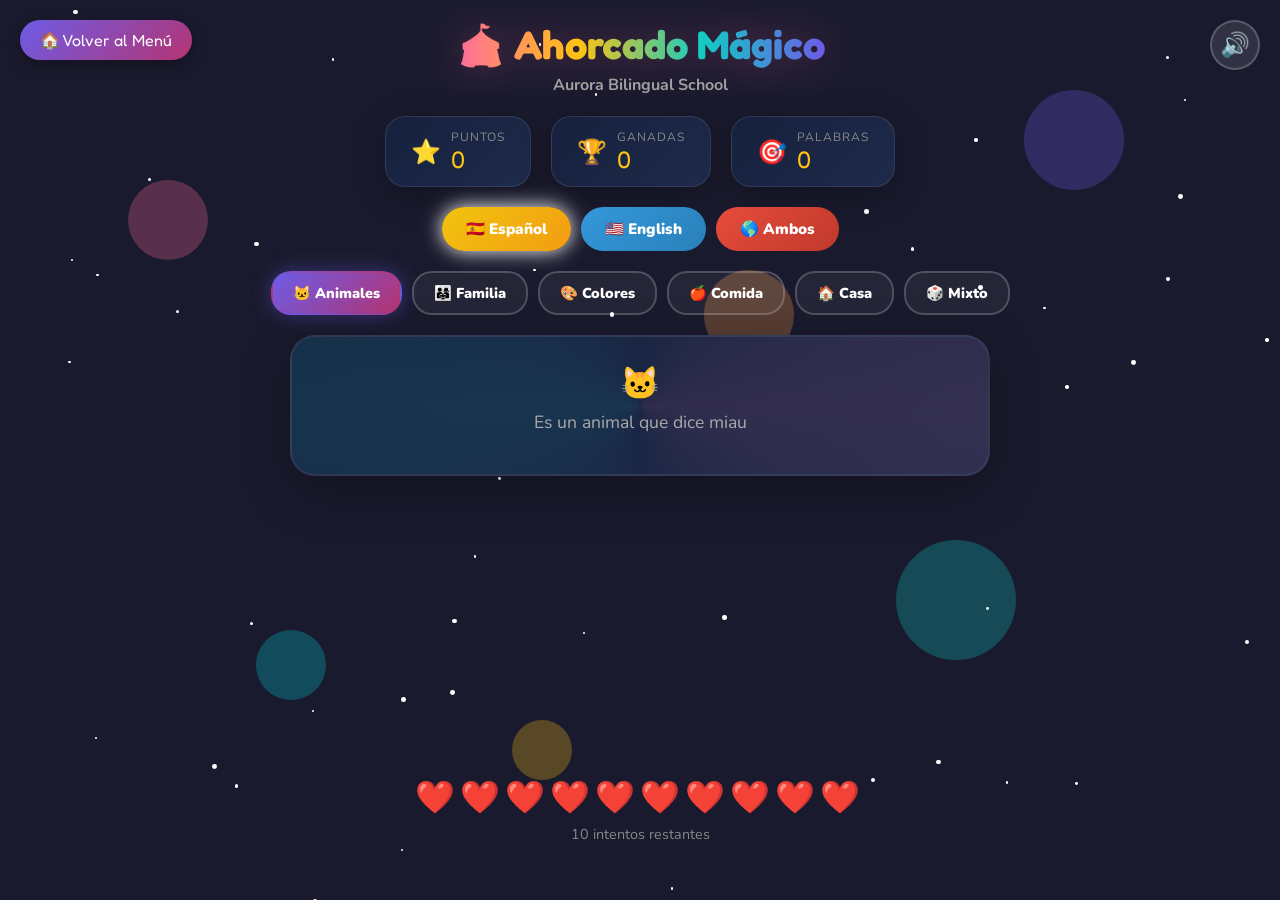
==== ahorcado.html @ 5408ad2e "feat: split dashboard into dedicated per-game pages" ====
<!DOCTYPE html>
<html lang="es">
<head>
    <meta charset="UTF-8">
    <meta name="viewport" content="width=device-width, initial-scale=1.0">
    <link rel="icon" href="data:,">
    <title>Juegos Aurora</title>
    <link href="https://fonts.googleapis.com/css2?family=Fredoka+One&family=Nunito:wght@400;700;900&display=swap" rel="stylesheet">
        <link rel="stylesheet" href="./styles.css">
</head>
<body>
    <div class="bg-animation">
        <div class="bubble"></div><div class="bubble"></div><div class="bubble"></div>
        <div class="bubble"></div><div class="bubble"></div><div class="bubble"></div>
    </div>
    <div class="stars" id="global-stars"></div>

    <button id="mainBackBtn" class="back-btn" onclick="window.location.href='index.html'">🏠 Volver al Menú</button>

    <!-- Main Menu -->
    <div id="main-menu" class="main-menu">
        <h1 class="menu-title">Juegos Aurora<br><span style="font-size: 1.5rem; color: #a0a0a0;">Bilingual School</span></h1>
        
        <div class="games-grid">
            <div class="game-card" onclick="openGame('ahorcado')">
                <span class="emoji">🎪</span>
                <h3>Ahorcado Mágico</h3>
                <p>Descubre las palabras ocultas antes de que se dibuje el muñeco.</p>
            </div>
            
            <div class="game-card" onclick="openGame('alfabeto')">
                <span class="emoji">🌈</span>
                <h3>Aventura del Alfabeto</h3>
                <p>Encuentra y memoriza las letras con ayuda del unicornio mágico.</p>
            </div>
        
            <div class="game-card" onclick="openGame('lluvia')">
                <span class="emoji">☔</span>
                <h3>Lluvia de Letras</h3>
                <p>Atrapa las letras correctas que caen del cielo. ¡Cuidado con las bombas!</p>
            </div>
            
            <div class="game-card" onclick="openGame('palabras')">
                <span class="emoji">🧩</span>
                <h3>Palabras Escondidas</h3>
                <p>Ordena las letras para formar la palabra y colecciona premios mágicos.</p>
            </div>

        </div>
    </div>

    
    <!-- Lluvia de Letras Container -->
    <div id="lluvia-app">
        <div class="game-container">
            <div class="header">
                <h1>☔ Lluvia de Letras</h1>
                <p class="subtitle" id="ll_subtitle">Atrapa la letra correcta</p>
                <div class="lang-selector" id="ll_langSelector">
                    <button class="lang-btn active" data-lang="es" onclick="gc_setLangAndRefresh('es')">🇪🇸 Español</button>
                    <button class="lang-btn" data-lang="en" onclick="gc_setLangAndRefresh('en')">🇺🇸 English</button>
                </div>
            </div>
            <div class="score-board">
                <div class="score-item"><span class="icon">⭐</span><div><div class="label">Puntos</div><div class="value" id="ll_score">0</div></div></div>
                <div class="score-item"><span class="icon">❤️</span><div><div class="label">Vidas</div><div class="value" id="ll_lives">3</div></div></div>
                <div class="score-item"><span class="icon">🎯</span><div><div class="label">Nivel</div><div class="value" id="ll_level">1</div></div></div>
            </div>
            <div class="ll-target-display">Atrapa la letra: <span id="ll_targetLetter" style="font-size: 3rem;">A</span></div>
            <div style="text-align:center; margin-top: 8px;">
                <button class="restart-btn" id="ll_resetBtn" onclick="ll_restartFromLevelOne()" style="padding:8px 16px; font-size:0.9rem;">Reiniciar nivel 1</button>
            </div>
            <div class="ll-area" id="ll_area"></div>
        </div>
        
        <div class="game-over" id="ll_gameOver">
            <div class="trophy">☔</div>
            <h2>¡Juego Terminado!</h2>
            <p class="final-score">Puntuación: <span id="ll_finalScore">0</span></p>
            <p class="final-score">Nivel alcanzado: <span id="ll_finalLevel">1</span></p>
            <button class="restart-btn" onclick="ll_startGame()">¡Jugar de Nuevo! 🎮</button>
        </div>
    </div>

    <!-- Palabras Escondidas Container -->
    <div id="palabras-app">
        <div class="game-container">
            <div class="header">
                <h1>🧩 Palabras Escondidas</h1>
                <p class="subtitle" id="pe_subtitle">Ordena las letras</p>
                <div class="lang-selector" id="pe_langSelector">
                    <button class="lang-btn active" data-lang="es" onclick="gc_setLangAndRefresh('es')">🇪🇸 Español</button>
                    <button class="lang-btn" data-lang="en" onclick="gc_setLangAndRefresh('en')">🇺🇸 English</button>
                </div>
            </div>
            <div class="score-board">
                <div class="score-item"><span class="icon">⭐</span><div><div class="label">Puntos</div><div class="value" id="pe_score">0</div></div></div>
                <div class="score-item"><span class="icon">🎯</span><div><div class="label">Nivel</div><div class="value" id="pe_level">1</div></div></div>
            </div>
            <div style="text-align:center; margin: 6px 0 12px;">
                <button class="restart-btn" id="pe_resetBtn" onclick="pe_restartFromLevelOne()" style="padding:8px 16px; font-size:0.9rem;">Reiniciar nivel 1</button>
            </div>
            
            <div class="game-area">
                <div class="word-display" style="background: none; border: none; box-shadow: none;">
                    <div class="hint" id="pe_hint" style="font-size: 4rem; margin-bottom: 20px;">🚗</div>
                    <div class="pe-word-area" id="pe_wordSlots"></div>
                </div>
                <div class="pe-letters-area" id="pe_lettersArea"></div>
            </div>
            
            <div class="pe-prizes">
                <h3 id="pe_rewardsTitle">Colección de Premios Mágicos 🎁</h3>
                <div class="pe-prize-list" id="pe_prizeList"></div>
            </div>
            <div class="collection-panel">
                <h3 id="pe_collectionTitle">Colección de Recompensas</h3>
                <div class="collection-grid" id="pe_collectionGrid"></div>
            </div>
        </div>
        
        <div class="result-overlay" id="pe_winOverlay">
            <div class="emoji" id="pe_winEmoji">🎉</div>
            <h2 id="pe_winTitle">¡EXCELENTE!</h2>
            <p class="word-reveal" id="pe_prizeMsg" style="display: none;">¡Ganaste un nuevo premio!</p>
            <button class="restart-btn" onclick="pe_nextWord()">Siguiente Palabra 🚀</button>
        </div>
    </div>

    <!-- Ahorcado Container -->
    <div id="ahorcado-app">
        
    <div class="bg-animation">
        <div class="bubble"></div>
        <div class="bubble"></div>
        <div class="bubble"></div>
        <div class="bubble"></div>
        <div class="bubble"></div>
        <div class="bubble"></div>
    </div>
    <div class="stars" id="ah_stars"></div>

    <button class="sound-toggle" id="ah_soundToggle" onclick="ah_toggleSound()">🔊</button>

    <!-- Win Overlay -->
    <div class="result-overlay" id="ah_winOverlay">
        <div class="emoji">🎉</div>
        <h2>¡GANASTE!</h2>
        <p class="word-reveal">La palabra era: <span id="ah_winWord"></span></p>
        <button class="restart-btn" onclick="ah_nextWord()">¡Siguiente palabra! 🚀</button>
    </div>

    <!-- Lose Overlay -->
    <div class="result-overlay" id="ah_loseOverlay">
        <div class="emoji">😢</div>
        <h2>¡Ups!</h2>
        <p class="word-reveal">La palabra era: <span id="ah_loseWord"></span></p>
        <button class="restart-btn" onclick="ah_nextWord()">¡Intentar otra! 💪</button>
    </div>

    <div class="game-container">
        <div class="header">
            <h1>🎪 Ahorcado Mágico</h1>
            <p class="subtitle">Aurora Bilingual School</p>
        </div>

        <div class="score-board">
            <div class="score-item">
                <span class="icon">⭐</span>
                <div>
                    <div class="label">Puntos</div>
                    <div class="value" id="ah_score">0</div>
                </div>
            </div>
            <div class="score-item">
                <span class="icon">🏆</span>
                <div>
                    <div class="label">Ganadas</div>
                    <div class="value" id="ah_wins">0</div>
                </div>
            </div>
            <div class="score-item">
                <span class="icon">🎯</span>
                <div>
                    <div class="label">Palabras</div>
                    <div class="value" id="ah_wordsCount">0</div>
                </div>
            </div>
        </div>

        <div class="lang-selector">
            <button class="lang-btn active" data-lang="es" onclick="ah_setLanguage('es')">🇪🇸 Español</button>
            <button class="lang-btn" data-lang="en" onclick="ah_setLanguage('en')">🇺🇸 English</button>
            <button class="lang-btn" data-lang="both" onclick="ah_setLanguage('both')">🌎 Ambos</button>
        </div>

        <div class="category-selector" id="ah_categorySelector">
            <button class="category-btn active" data-cat="animals" onclick="ah_setCategory('animals')">🐱 Animales</button>
            <button class="category-btn" data-cat="family" onclick="ah_setCategory('family')">👨‍👩‍👧 Familia</button>
            <button class="category-btn" data-cat="colors" onclick="ah_setCategory('colors')">🎨 Colores</button>
            <button class="category-btn" data-cat="food" onclick="ah_setCategory('food')">🍎 Comida</button>
            <button class="category-btn" data-cat="objects" onclick="ah_setCategory('objects')">🏠 Casa</button>
            <button class="category-btn" data-cat="mixed" onclick="ah_setCategory('mixed')">🎲 Mixto</button>
        </div>

        <div class="game-area">
            <div class="word-display">
                <div class="hint" id="ah_hint">
                    <span class="emoji" id="ah_hintEmoji">🐱</span>
                    <span id="ah_hintText">Es un animal que dice miau</span>
                </div>
                <div class="word-slots" id="ah_wordSlots"></div>
            </div>

            <div class="hangman-area">
                <div class="hangman-drawing" id="ah_hangmanDrawing">
                    <div class="hangman-part part-base" id="ah_part0"></div>
                    <div class="hangman-part part-pole" id="ah_part1"></div>
                    <div class="hangman-part part-top" id="ah_part2"></div>
                    <div class="hangman-part part-rope" id="ah_part3"></div>
                    <div class="hangman-part part-head" id="ah_part4">
                        <div class="mouth"></div>
                    </div>
                    <div class="hangman-part part-body" id="ah_part5"></div>
                    <div class="hangman-part part-arm-left" id="ah_part6"></div>
                    <div class="hangman-part part-arm-right" id="ah_part7"></div>
                    <div class="hangman-part part-leg-left" id="ah_part8"></div>
                    <div class="hangman-part part-leg-right" id="ah_part9"></div>
                </div>
            </div>

            <div class="lives-display">
                <div class="hearts" id="ah_hearts">❤️❤️❤️❤️❤️❤️❤️❤️❤️❤️</div>
                <div class="lives-text" id="ah_livesText">10 intentos restantes</div>
            </div>

            <div class="keyboard" id="ah_keyboard"></div>
        </div>
    </div>

    
    </div>

    <!-- Alfabeto Container -->
    <div id="alfabeto-app">
        
    <div class="bg-animation">
        <div class="bubble"></div>
        <div class="bubble"></div>
        <div class="bubble"></div>
        <div class="bubble"></div>
        <div class="bubble"></div>
        <div class="bubble"></div>
    </div>
    <div class="stars" id="al_stars"></div>

    <button class="sound-toggle" id="al_soundToggle" onclick="al_toggleSound()">🔊</button>

    <div class="start-screen" id="al_startScreen">
        <div class="mascot">🦄</div>
        <div class="logo">¡Aventura del Alfabeto!</div>
        <p style="color: #aaa; font-size: 1.1rem; text-align: center; max-width: 400px; margin-bottom: 10px;">
            ¡Ayuda al unicornio a encontrar las letras!<br>
            <span style="font-size: 0.9rem;">Aurora Bilingual School</span>
        </p>
        <button class="start-btn" id="al_startBtn" type="button" onclick="al_startGame()">¡JUGAR! 🚀</button>
    </div>

    <div class="game-over" id="al_gameOver">
        <div class="trophy">🏆</div>
        <h2 id="al_gameOverTitle">¡Excelente!</h2>
        <p class="final-score">Puntuación: <span id="al_finalScore">0</span></p>
        <p class="final-score">Mejor racha: <span id="al_finalStreak">0</span></p>
        <p class="final-score">Aciertos: <span id="al_finalCorrect">0</span>/<span id="al_finalTotal">0</span></p>
        <div class="stars-rating" id="al_starsRating">⭐⭐⭐</div>
        <button class="restart-btn" onclick="al_restartGame()">¡Jugar de Nuevo! 🎮</button>
    </div>

    <div class="game-container" id="al_gameContainer" style="display: none;">
        <div class="header">
            <h1>🌈 Aventura del Alfabeto</h1>
            <p class="subtitle">Aurora Bilingual School</p>
        </div>

        <div class="score-board">
            <div class="score-item">
                <span class="icon">⭐</span>
                <div>
                    <div class="label">Puntos</div>
                    <div class="value" id="al_score">0</div>
                </div>
            </div>
            <div class="score-item">
                <span class="icon">🔥</span>
                <div>
                    <div class="label">Racha</div>
                    <div class="value" id="al_streak">0</div>
                </div>
            </div>
            <div class="score-item">
                <span class="icon">❤️</span>
                <div>
                    <div class="label">Vidas</div>
                    <div class="value" id="al_lives">3</div>
                </div>
            </div>
            <div class="score-item">
                <span class="icon">🎯</span>
                <div>
                    <div class="label">Nivel</div>
                    <div class="value" id="al_level">1</div>
                </div>
            </div>
        </div>

        <div class="lang-selector">
            <div class="selector-label">🗣️ Idioma de la Voz</div>
            <button class="lang-btn active" data-lang="es" onclick="al_setLanguage('es')">🇪🇸 Español</button>
            <button class="lang-btn" data-lang="en" onclick="al_setLanguage('en')">🇺🇸 Inglés</button>
            <button class="lang-btn" data-lang="both" onclick="al_setLanguage('both')">🌎 Ambos</button>
        </div>

        <div class="phase-selector">
            <div class="selector-label">🎭 Fase de Aprendizaje</div>
            <button class="phase-btn active" data-phase="1" onclick="al_setPhase(1)">👁️ Fase 1: Ver + Escuchar</button>
            <button class="phase-btn" data-phase="2" onclick="al_setPhase(2)">🙈 Fase 2: Memorizar</button>
            <button class="phase-btn" data-phase="3" onclick="al_setPhase(3)">🎧 Fase 3: Solo Escuchar</button>
        </div>

        <div class="mode-selector">
            <div class="selector-label">🎮 Dificultad</div>
            <button class="mode-btn active" data-mode="facil" onclick="al_setMode('facil')">😊 Fácil</button>
            <button class="mode-btn" data-mode="medio" onclick="al_setMode('medio')">🤔 Medio</button>
            <button class="mode-btn" data-mode="dificil" onclick="al_setMode('dificil')">😎 Difícil</button>
            <button class="mode-btn" data-mode="dictado" onclick="al_setMode('dictado')">📝 Dictado</button>
        </div>

        <div class="progress-container">
            <div class="progress-bar">
                <div class="progress-fill" id="al_progressFill" style="width: 0%"></div>
            </div>
            <div class="progress-text" id="al_progressText">Progreso: 0/10</div>
        </div>

        <div class="game-area">
            <div class="target-display" id="al_targetDisplay">
                <button class="speak-btn pulse" id="al_speakBtn" onclick="al_speakLetter()" title="Escuchar de nuevo">🔊</button>
                <div class="instruction" id="al_instruction">¡Encuentra la letra!</div>
                <div class="target-letter" id="al_targetLetter">A</div>
                <div class="timer-bar">
                    <div class="timer-fill" id="al_timerFill" style="width: 100%"></div>
                </div>
            </div>

            <div class="letter-grid" id="al_letterGrid"></div>
        </div>
    </div>

    
    </div>

    <script src="./gameCore.js"></script>
    <script src="./i18n.js"></script>
    <script>
        // --- GLOBAL MENU LOGIC ---
        function showMainMenu() {
            document.getElementById('main-menu').style.display = 'flex';
            document.getElementById('ahorcado-app').style.display = 'none';
            document.getElementById('alfabeto-app').style.display = 'none';
            document.getElementById('lluvia-app').style.display = 'none';
            document.getElementById('palabras-app').style.display = 'none';
            document.getElementById('mainBackBtn').style.display = 'none';
            
            // Stop audio if exists
            try { if(ah_audioCtx) ah_audioCtx.suspend(); } catch(e){}
            try { if(al_audioCtx) al_audioCtx.suspend(); } catch(e){}
            try { window.speechSynthesis.cancel(); } catch(e){}
        }

        function openGame(game) {
            document.getElementById('main-menu').style.display = 'none';
            document.getElementById('mainBackBtn').style.display = 'block';
            
            if (game === 'ahorcado') {
                document.getElementById('ahorcado-app').style.display = 'block';
                // start ahorcado
                try { if(ah_audioCtx) ah_audioCtx.resume(); } catch(e){}
                ah_resetHangman();
                ah_nextWord();
            } else if (game === 'lluvia') {
                document.getElementById('lluvia-app').style.display = 'block';
                ll_startGame();
            } else if (game === 'palabras') {
                document.getElementById('palabras-app').style.display = 'block';
                pe_startGame();
            } else {
                const isStandaloneAl = window.location.pathname.includes('aventura_alfabeto_2.html');
                if (isStandaloneAl) {
                    document.getElementById('alfabeto-app').style.display = 'block';
                    const scr = document.getElementById('al_startScreen');
                    if (scr) scr.classList.remove('hidden');
                } else {
                    window.location.href = 'aventura_alfabeto_2.html';
                }
            }
        }
        
        function globalCreateStars() {
            const container = document.getElementById('global-stars');
            for (let i = 0; i < 50; i++) {
                const star = document.createElement('div');
                star.className = 'star';
                star.style.left = Math.random() * 100 + '%';
                star.style.top = Math.random() * 100 + '%';
                star.style.animationDelay = Math.random() * 2 + 's';
                star.style.width = star.style.height = (Math.random() * 3 + 2) + 'px';
                container.appendChild(star);
            }
        }
        globalCreateStars();

        const requestedGame = 'ahorcado';
        if (requestedGame) {
            showMainMenu();
            openGame(requestedGame);
            const back = document.getElementById('mainBackBtn');
            if (back) {
                back.style.display = 'block';
                back.onclick = () => { window.location.href = 'index.html'; };
            }
        }
        gc_refreshHeaderLabels && gc_refreshHeaderLabels();
        
        // Disable original createStars inside games individually so they don't spawn multiple times
        function ah_createStars() {}
        function al_createStars() {}

        // --- AHORCADO JS ---
        
        // ==================== WORD DATABASE ====================
        const ah_WORDS = {
            animals: {
                es: [
                    { word: 'GATO', emoji: '🐱', hint: 'Animal que dice miau' },
                    { word: 'PERRO', emoji: '🐶', hint: 'Animal que dice guau' },
                    { word: 'PEZ', emoji: '🐟', hint: 'Animal que vive en el agua' },
                    { word: 'PAJARO', emoji: '🐦', hint: 'Animal que vuela' },
                    { word: 'OSO', emoji: '🐻', hint: 'Animal grande y peludo' },
                    { word: 'LEON', emoji: '🦁', hint: 'Rey de la selva' },
                    { word: 'CONEJO', emoji: '🐰', hint: 'Animal con orejas largas' },
                    { word: 'ELEFANTE', emoji: '🐘', hint: 'Animal con trompa' },
                    { word: 'MARIPOSA', emoji: '🦋', hint: 'Insecto con alas coloridas' },
                    { word: 'VACA', emoji: '🐮', hint: 'Animal que da leche' }
                ],
                en: [
                    { word: 'CAT', emoji: '🐱', hint: 'Animal that says meow' },
                    { word: 'DOG', emoji: '🐶', hint: 'Animal that says woof' },
                    { word: 'FISH', emoji: '🐟', hint: 'Animal that lives in water' },
                    { word: 'BIRD', emoji: '🐦', hint: 'Animal that flies' },
                    { word: 'BEAR', emoji: '🐻', hint: 'Big and furry animal' },
                    { word: 'LION', emoji: '🦁', hint: 'King of the jungle' },
                    { word: 'RABBIT', emoji: '🐰', hint: 'Animal with long ears' },
                    { word: 'ELEPHANT', emoji: '🐘', hint: 'Animal with a trunk' },
                    { word: 'BUTTERFLY', emoji: '🦋', hint: 'Insect with colorful wings' },
                    { word: 'COW', emoji: '🐮', hint: 'Animal that gives milk' }
                ]
            },
            family: {
                es: [
                    { word: 'MAMA', emoji: '👩', hint: 'Tu mamá te quiere mucho' },
                    { word: 'PAPA', emoji: '👨', hint: 'Tu papá te cuida' },
                    { word: 'BEBE', emoji: '👶', hint: 'Un niño pequeño' },
                    { word: 'HERMANO', emoji: '👦', hint: 'Hijo de tus papás' },
                    { word: 'HERMANA', emoji: '👧', hint: 'Hija de tus papás' },
                    { word: 'ABUELA', emoji: '👵', hint: 'Mamá de tu mamá o papá' },
                    { word: 'ABUELO', emoji: '👴', hint: 'Papá de tu mamá o papá' },
                    { word: 'TIO', emoji: '🧔', hint: 'Hermano de tu mamá o papá' },
                    { word: 'TIA', emoji: '👩‍🦱', hint: 'Hermana de tu mamá o papá' },
                    { word: 'PRIMO', emoji: '👦', hint: 'Hijo de tu tío o tía' }
                ],
                en: [
                    { word: 'MOM', emoji: '👩', hint: 'Your mother loves you' },
                    { word: 'DAD', emoji: '👨', hint: 'Your father takes care of you' },
                    { word: 'BABY', emoji: '👶', hint: 'A little child' },
                    { word: 'BROTHER', emoji: '👦', hint: 'Son of your parents' },
                    { word: 'SISTER', emoji: '👧', hint: 'Daughter of your parents' },
                    { word: 'GRANDMA', emoji: '👵', hint: 'Mother of your mom or dad' },
                    { word: 'GRANDPA', emoji: '👴', hint: 'Father of your mom or dad' },
                    { word: 'UNCLE', emoji: '🧔', hint: 'Brother of your mom or dad' },
                    { word: 'AUNT', emoji: '👩‍🦱', hint: 'Sister of your mom or dad' },
                    { word: 'COUSIN', emoji: '👦', hint: 'Child of your uncle or aunt' }
                ]
            },
            colors: {
                es: [
                    { word: 'ROJO', emoji: '🔴', hint: 'Color de la manzana' },
                    { word: 'AZUL', emoji: '🔵', hint: 'Color del cielo' },
                    { word: 'VERDE', emoji: '🟢', hint: 'Color de la hierba' },
                    { word: 'AMARILLO', emoji: '🟡', hint: 'Color del sol' },
                    { word: 'ROSA', emoji: '🩷', hint: 'Color de las flores' },
                    { word: 'MORADO', emoji: '🟣', hint: 'Color de las uvas' },
                    { word: 'NEGRO', emoji: '⚫', hint: 'Color de la noche' },
                    { word: 'BLANCO', emoji: '⚪', hint: 'Color de la nieve' },
                    { word: 'NARANJA', emoji: '🟠', hint: 'Color de la naranja' },
                    { word: 'CAFE', emoji: '🟤', hint: 'Color del chocolate' }
                ],
                en: [
                    { word: 'RED', emoji: '🔴', hint: 'Color of an apple' },
                    { word: 'BLUE', emoji: '🔵', hint: 'Color of the sky' },
                    { word: 'GREEN', emoji: '🟢', hint: 'Color of grass' },
                    { word: 'YELLOW', emoji: '🟡', hint: 'Color of the sun' },
                    { word: 'PINK', emoji: '🩷', hint: 'Color of flowers' },
                    { word: 'PURPLE', emoji: '🟣', hint: 'Color of grapes' },
                    { word: 'BLACK', emoji: '⚫', hint: 'Color of night' },
                    { word: 'WHITE', emoji: '⚪', hint: 'Color of snow' },
                    { word: 'ORANGE', emoji: '🟠', hint: 'Color of an orange' },
                    { word: 'BROWN', emoji: '🟤', hint: 'Color of chocolate' }
                ]
            },
            food: {
                es: [
                    { word: 'MANZANA', emoji: '🍎', hint: 'Fruta roja y deliciosa' },
                    { word: 'LECHE', emoji: '🥛', hint: 'Bebida blanca' },
                    { word: 'PAN', emoji: '🍞', hint: 'Lo comes en el desayuno' },
                    { word: 'AGUA', emoji: '💧', hint: 'Bebida transparente' },
                    { word: 'HUEVO', emoji: '🥚', hint: 'Lo ponen las gallinas' },
                    { word: 'QUESO', emoji: '🧀', hint: 'Producto de la leche' },
                    { word: 'PIZZA', emoji: '🍕', hint: 'Comida redonda con queso' },
                    { word: 'HELADO', emoji: '🍦', hint: 'Postre frío y dulce' },
                    { word: 'UVA', emoji: '🍇', hint: 'Fruta pequeña y morada' },
                    { word: 'PLATANO', emoji: '🍌', hint: 'Fruta amarilla y larga' }
                ],
                en: [
                    { word: 'APPLE', emoji: '🍎', hint: 'Red and delicious fruit' },
                    { word: 'MILK', emoji: '🥛', hint: 'White drink' },
                    { word: 'BREAD', emoji: '🍞', hint: 'You eat it for breakfast' },
                    { word: 'WATER', emoji: '💧', hint: 'Transparent drink' },
                    { word: 'EGG', emoji: '🥚', hint: 'Laid by chickens' },
                    { word: 'CHEESE', emoji: '🧀', hint: 'Made from milk' },
                    { word: 'PIZZA', emoji: '🍕', hint: 'Round food with cheese' },
                    { word: 'ICE CREAM', emoji: '🍦', hint: 'Cold and sweet dessert' },
                    { word: 'GRAPE', emoji: '🍇', hint: 'Small purple fruit' },
                    { word: 'BANANA', emoji: '🍌', hint: 'Yellow and long fruit' }
                ]
            },
            objects: {
                es: [
                    { word: 'CASA', emoji: '🏠', hint: 'Donde vives' },
                    { word: 'SILLA', emoji: '🪑', hint: 'Te sientas en ella' },
                    { word: 'MESA', emoji: '🍽️', hint: 'Pones la comida aquí' },
                    { word: 'PUERTA', emoji: '🚪', hint: 'Entras por aquí' },
                    { word: 'VENTANA', emoji: '🪟', hint: 'Entra la luz' },
                    { word: 'LAPIZ', emoji: '✏️', hint: 'Escribes con esto' },
                    { word: 'LIBRO', emoji: '📚', hint: 'Tiene historias' },
                    { word: 'PELOTA', emoji: '⚽', hint: 'Juegas con ella' },
                    { word: 'RELOJ', emoji: '⏰', hint: 'Te dice la hora' },
                    { word: 'LUZ', emoji: '💡', hint: 'Ilumina la habitación' }
                ],
                en: [
                    { word: 'HOUSE', emoji: '🏠', hint: 'Where you live' },
                    { word: 'CHAIR', emoji: '🪑', hint: 'You sit on it' },
                    { word: 'TABLE', emoji: '🍽️', hint: 'You put food here' },
                    { word: 'DOOR', emoji: '🚪', hint: 'You enter through here' },
                    { word: 'WINDOW', emoji: '🪟', hint: 'Light comes through' },
                    { word: 'PENCIL', emoji: '✏️', hint: 'You write with this' },
                    { word: 'BOOK', emoji: '📚', hint: 'Has stories inside' },
                    { word: 'BALL', emoji: '⚽', hint: 'You play with it' },
                    { word: 'CLOCK', emoji: '⏰', hint: 'Tells you the time' },
                    { word: 'LIGHT', emoji: '💡', hint: 'Illuminates the room' }
                ]
            }
        };

        // ==================== GAME STATE ====================
        let ah_gameState = {
            currentWord: '',
            guessedLetters: [],
            wrongLetters: [],
            lives: 10,
            maxLives: 10,
            score: 0,
            wins: 0,
            wordsPlayed: 0,
            language: 'es',
            category: 'animals',
            soundEnabled: true,
            isPlaying: false
        };

        const ah_ALFABETO = 'ABCDEFGHIJKLMNOPQRSTUVWXYZ';
        const ah_ALFABETO_EN = 'ABCDEFGHIJKLMNOPQRSTUVWXYZ';

        // ==================== AUDIO ====================
        var AudioContext = window.AudioContext || window.webkitAudioContext;
        let ah_audioCtx = null;

        function ah_initAudio() {
            if (!ah_audioCtx) ah_audioCtx = new AudioContext();
        }

        function ah_playSound(type) {
            if (!ah_gameState.soundEnabled || !ah_audioCtx) return;

            const osc = ah_audioCtx.createOscillator();
            const gain = ah_audioCtx.createGain();
            osc.connect(gain);
            gain.connect(ah_audioCtx.destination);

            switch(type) {
                case 'correct':
                    osc.frequency.setValueAtTime(523, ah_audioCtx.currentTime);
                    osc.frequency.setValueAtTime(659, ah_audioCtx.currentTime + 0.1);
                    osc.frequency.setValueAtTime(784, ah_audioCtx.currentTime + 0.2);
                    gain.gain.setValueAtTime(0.3, ah_audioCtx.currentTime);
                    gain.gain.exponentialRampToValueAtTime(0.01, ah_audioCtx.currentTime + 0.4);
                    osc.start(ah_audioCtx.currentTime);
                    osc.stop(ah_audioCtx.currentTime + 0.4);
                    break;
                case 'wrong':
                    osc.frequency.setValueAtTime(200, ah_audioCtx.currentTime);
                    osc.frequency.setValueAtTime(150, ah_audioCtx.currentTime + 0.15);
                    gain.gain.setValueAtTime(0.3, ah_audioCtx.currentTime);
                    gain.gain.exponentialRampToValueAtTime(0.01, ah_audioCtx.currentTime + 0.3);
                    osc.start(ah_audioCtx.currentTime);
                    osc.stop(ah_audioCtx.currentTime + 0.3);
                    break;
                case 'win':
                    [523, 659, 784, 1047, 1319].forEach((freq, i) => {
                        const o = ah_audioCtx.createOscillator();
                        const g = ah_audioCtx.createGain();
                        o.connect(g);
                        g.connect(ah_audioCtx.destination);
                        o.frequency.setValueAtTime(freq, ah_audioCtx.currentTime + i * 0.15);
                        g.gain.setValueAtTime(0.3, ah_audioCtx.currentTime + i * 0.15);
                        g.gain.exponentialRampToValueAtTime(0.01, ah_audioCtx.currentTime + i * 0.15 + 0.3);
                        o.start(ah_audioCtx.currentTime + i * 0.15);
                        o.stop(ah_audioCtx.currentTime + i * 0.15 + 0.3);
                    });
                    break;
                case 'lose':
                    [400, 350, 300, 250].forEach((freq, i) => {
                        const o = ah_audioCtx.createOscillator();
                        const g = ah_audioCtx.createGain();
                        o.connect(g);
                        g.connect(ah_audioCtx.destination);
                        o.frequency.setValueAtTime(freq, ah_audioCtx.currentTime + i * 0.3);
                        g.gain.setValueAtTime(0.3, ah_audioCtx.currentTime + i * 0.3);
                        g.gain.exponentialRampToValueAtTime(0.01, ah_audioCtx.currentTime + i * 0.3 + 0.4);
                        o.start(ah_audioCtx.currentTime + i * 0.3);
                        o.stop(ah_audioCtx.currentTime + i * 0.3 + 0.4);
                    });
                    break;
            }
        }

        function ah_speakWord(word, lang) {
            if (!ah_gameState.soundEnabled) return;

            const ah_synth = window.speechSynthesis;
            ah_synth.cancel();

            const utter = new SpeechSynthesisUtterance(word);
            utter.lang = lang === 'en' ? 'en-US' : 'es-ES';
            utter.rate = 0.7;
            utter.pitch = 1.2;
            ah_synth.speak(utter);
        }

        function ah_toggleSound() {
            ah_gameState.soundEnabled = !ah_gameState.soundEnabled;
            document.getElementById('ah_soundToggle').textContent = ah_gameState.soundEnabled ? '🔊' : '🔇';
        }

        // ==================== STARS ====================
        function ah_createStars() {
            const container = document.getElementById('ah_stars');
            for (let i = 0; i < 50; i++) {
                const star = document.createElement('div');
                star.className = 'star';
                star.style.left = Math.random() * 100 + '%';
                star.style.top = Math.random() * 100 + '%';
                star.style.animationDelay = Math.random() * 2 + 's';
                star.style.width = star.style.height = (Math.random() * 3 + 2) + 'px';
                container.appendChild(star);
            }
        }

        // ==================== PARTICLES ====================
        function ah_createParticles(x, y, color) {
            for (let i = 0; i < 12; i++) {
                const particle = document.createElement('div');
                particle.className = 'particle';
                particle.style.left = x + 'px';
                particle.style.top = y + 'px';
                particle.style.width = (Math.random() * 10 + 5) + 'px';
                particle.style.height = particle.style.width;
                particle.style.background = color;
                particle.style.borderRadius = '50%';
                const angle = (Math.PI * 2 * i) / 12;
                const distance = Math.random() * 100 + 50;
                particle.style.setProperty('--tx', Math.cos(angle) * distance + 'px');
                particle.style.setProperty('--ty', Math.sin(angle) * distance + 'px');
                document.body.appendChild(particle);
                setTimeout(() => particle.remove(), 1000);
            }
        }

        function ah_createConfetti() {
            const colors = ['#FF6B9D', '#FFC312', '#12CBC4', '#B53471', '#6C5CE7', '#00D2D3', '#FF9F43'];
            for (let i = 0; i < 50; i++) {
                const confetti = document.createElement('div');
                confetti.className = 'confetti';
                confetti.style.left = Math.random() * 100 + '%';
                confetti.style.background = colors[Math.floor(Math.random() * colors.length)];
                confetti.style.animationDuration = (Math.random() * 2 + 2) + 's';
                confetti.style.animationDelay = (Math.random() * 1) + 's';
                confetti.style.borderRadius = Math.random() > 0.5 ? '50%' : '0';
                document.body.appendChild(confetti);
                setTimeout(() => confetti.remove(), 4000);
            }
        }

        // ==================== KEYBOARD ====================
        function ah_buildKeyboard() {
            const keyboard = document.getElementById('ah_keyboard');
            keyboard.innerHTML = '';

            const rows = [
                'QWERTYUIOP',
                'ASDFGHJKL',
                'ZXCVBNM'
            ];

            const colors = [
                'linear-gradient(135deg, #FF6B9D, #C44569)',
                'linear-gradient(135deg, #FFC312, #F79F1F)',
                'linear-gradient(135deg, #12CBC4, #1289A7)',
                'linear-gradient(135deg, #B53471, #6C5CE7)',
                'linear-gradient(135deg, #6C5CE7, #a29bfe)',
                'linear-gradient(135deg, #00D2D3, #01a3a4)',
                'linear-gradient(135deg, #FF9F43, #ee5a24)',
                'linear-gradient(135deg, #54a0ff, #2e86de)',
                'linear-gradient(135deg, #5f27cd, #341f97)',
                'linear-gradient(135deg, #10ac84, #1dd1a1)'
            ];

            rows.forEach((row, rowIndex) => {
                const rowDiv = document.createElement('div');
                rowDiv.className = 'keyboard-row';

                row.split('').forEach((letter, index) => {
                    const btn = document.createElement('button');
                    btn.className = 'key-btn';
                    btn.textContent = letter;
                    btn.dataset.letter = letter;
                    btn.style.background = colors[(rowIndex * 10 + index) % colors.length];
                    btn.onclick = () => ah_handleKeyPress(letter);
                    rowDiv.appendChild(btn);
                });

                keyboard.appendChild(rowDiv);
            });
        }

        // ==================== GAME LOGIC ====================
        function ah_setLanguage(lang) {
            ah_gameState.language = lang;
            document.querySelectorAll('.lang-btn').forEach(btn => {
                btn.classList.toggle('active', btn.dataset.lang === lang);
            });
            ah_nextWord();
        }

        function ah_setCategory(cat) {
            ah_gameState.category = cat;
            document.querySelectorAll('.category-btn').forEach(btn => {
                btn.classList.toggle('active', btn.dataset.cat === cat);
            });
            ah_nextWord();
        }

        function ah_getRandomWord() {
            let pool = [];

            if (ah_gameState.category === 'mixed') {
                // Combine all categories
                Object.keys(ah_WORDS).forEach(cat => {
                    if (ah_WORDS[cat][ah_gameState.language]) {
                        pool.push(...ah_WORDS[cat][ah_gameState.language]);
                    }
                });
            } else {
                pool = ah_WORDS[ah_gameState.category][ah_gameState.language] || [];
            }

            if (pool.length === 0) {
                // Fallback to animals
                pool = ah_WORDS.animals[ah_gameState.language];
            }

            return pool[Math.floor(Math.random() * pool.length)];
        }

        function ah_nextWord() {
            ah_initAudio();

            // Hide overlays
            document.getElementById('ah_winOverlay').classList.remove('show');
            document.getElementById('ah_loseOverlay').classList.remove('show');

            // Reset game state
            ah_gameState.guessedLetters = [];
            ah_gameState.wrongLetters = [];
            ah_gameState.lives = ah_gameState.maxLives;
            ah_gameState.isPlaying = true;

            // Get new word
            const wordData = ah_getRandomWord();
            ah_gameState.currentWord = wordData.word;
            ah_gameState.wordsPlayed++;

            // Update hint
            document.getElementById('ah_hintEmoji').textContent = wordData.emoji;
            document.getElementById('ah_hintText').textContent = wordData.hint;

            // Build word slots
            ah_buildWordSlots();

            // Reset hangman
            ah_resetHangman();

            // Reset keyboard
            ah_buildKeyboard();

            // Update UI
            ah_updateUI();

            // Speak the hint
            setTimeout(() => {
                ah_speakWord(wordData.hint, ah_gameState.language);
            }, 500);
        }

        function ah_buildWordSlots() {
            const slots = document.getElementById('ah_wordSlots');
            slots.innerHTML = '';

            const word = ah_gameState.currentWord;

            for (let i = 0; i < word.length; i++) {
                const char = word[i];

                if (char === ' ') {
                    const space = document.createElement('div');
                    space.className = 'letter-slot space';
                    slots.appendChild(space);
                } else {
                    const slot = document.createElement('div');
                    slot.className = 'letter-slot';
                    slot.id = `slot-${i}`;

                    if (ah_gameState.guessedLetters.includes(char)) {
                        slot.textContent = char;
                        slot.classList.add('filled');
                    }

                    slots.appendChild(slot);
                }
            }
        }

        function ah_resetHangman() {
            for (let i = 0; i < 10; i++) {
                const part = document.getElementById(`ah_part${i}`);
                if (part) part.classList.remove('show');
            }
        }

        function ah_updateHangman() {
            const wrongCount = ah_gameState.wrongLetters.length;
            for (let i = 0; i < wrongCount && i < 10; i++) {
                const part = document.getElementById(`ah_part${i}`);
                if (part) part.classList.add('show');
            }
        }

        function ah_handleKeyPress(letter) {
            if (!ah_gameState.isPlaying) return;
            if (ah_gameState.guessedLetters.includes(letter) || ah_gameState.wrongLetters.includes(letter)) return;

            const word = ah_gameState.currentWord;
            const btn = document.querySelector(`.key-btn[data-letter="${letter}"]`);

            if (word.includes(letter)) {
                // Correct!
                ah_gameState.guessedLetters.push(letter);

                // Update slots
                for (let i = 0; i < word.length; i++) {
                    if (word[i] === letter) {
                        const slot = document.getElementById(`slot-${i}`);
                        if (slot) {
                            slot.textContent = letter;
                            slot.classList.add('filled');
                        }
                    }
                }

                if (btn) {
                    btn.classList.add('correct');
                    const rect = btn.getBoundingClientRect();
                    ah_createParticles(rect.left + rect.width / 2, rect.top + rect.height / 2, '#2ecc71');
                }

                ah_playSound('correct');

                // Check win
                ah_checkWin();
            } else {
                // Wrong!
                ah_gameState.wrongLetters.push(letter);
                ah_gameState.lives--;

                if (btn) {
                    btn.classList.add('wrong');
                    const rect = btn.getBoundingClientRect();
                    ah_createParticles(rect.left + rect.width / 2, rect.top + rect.height / 2, '#e74c3c');
                }

                ah_playSound('wrong');
                ah_updateHangman();

                // Check lose
                if (ah_gameState.lives <= 0) {
                    ah_gameState.isPlaying = false;
                    ah_playSound('lose');

                    setTimeout(() => {
                        document.getElementById('ah_loseWord').textContent = ah_gameState.currentWord;
                        document.getElementById('ah_loseOverlay').classList.add('show');
                    }, 1000);
                }
            }

            ah_updateUI();
        }

        function ah_checkWin() {
            const word = ah_gameState.currentWord.replace(/ /g, '');
            const uniqueLetters = [...new Set(word.split(''))];
            const allGuessed = uniqueLetters.every(letter => ah_gameState.guessedLetters.includes(letter));

            if (allGuessed) {
                ah_gameState.isPlaying = false;
                ah_gameState.wins++;
                ah_gameState.score += (ah_gameState.lives * 100) + 500;

                ah_playSound('win');
                ah_createConfetti();

                // Speak the word
                ah_speakWord(ah_gameState.currentWord, ah_gameState.language);

                setTimeout(() => {
                    document.getElementById('ah_winWord').textContent = ah_gameState.currentWord;
                    document.getElementById('ah_winOverlay').classList.add('show');
                }, 800);
            }
        }

        function ah_updateUI() {
            document.getElementById('ah_score').textContent = ah_gameState.score;
            document.getElementById('ah_wins').textContent = ah_gameState.wins;
            document.getElementById('ah_wordsCount').textContent = ah_gameState.wordsPlayed;

            const hearts = '❤️'.repeat(Math.max(0, ah_gameState.lives)) + '💔'.repeat(Math.max(0, ah_gameState.maxLives - ah_gameState.lives));
            document.getElementById('ah_hearts').textContent = hearts;
            document.getElementById('ah_livesText').textContent = `${ah_gameState.lives} intentos restantes`;
        }

        // ==================== INIT ====================
        ah_createStars();
        ah_buildKeyboard();

        // Keyboard support
        document.addEventListener('keydown', (e) => {
            const letter = e.key.toUpperCase();
            if (ah_ALFABETO.includes(letter)) {
                ah_handleKeyPress(letter);
            }
        });
    

        
        // ==================== LLUVIA DE LETRAS JS ====================
        let ll_state = { target: '', isPlaying: false, items: [], speed: 2, spawnRate: 1500, correctCount: 0 };
        const ll_letters = 'ABCDEFGHIJKLMNOPQRSTUVWXYZ';
        let ll_gameLoop, ll_spawnTimer;

        function gc_setLangAndRefresh(lang) {
            gameCore.setLanguage(lang);
            document.querySelectorAll('#ll_langSelector .lang-btn, #pe_langSelector .lang-btn').forEach((btn) => {
                btn.classList.toggle('active', btn.dataset.lang === lang);
            });
            gc_refreshHeaderLabels();
            if (document.getElementById('palabras-app').style.display === 'block') pe_nextWord();
            if (document.getElementById('lluvia-app').style.display === 'block') ll_nextTarget();
        }

        function gc_refreshHeaderLabels() {
            document.querySelectorAll('#lluvia-app .label, #palabras-app .label').forEach((el) => {
                if (el.textContent.includes('Puntos') || el.textContent.includes('Points')) el.textContent = t('points');
                if (el.textContent.includes('Vidas') || el.textContent.includes('Lives')) el.textContent = t('lives');
                if (el.textContent.includes('Nivel') || el.textContent.includes('Level')) el.textContent = t('level');
            });
            const llTitle = document.querySelector('.ll-target-display');
            if (llTitle) llTitle.childNodes[0].nodeValue = t('catch_letter') + ': ';
            const llSub = document.getElementById('ll_subtitle');
            if (llSub) llSub.textContent = gameCore.settings.language === 'en' ? 'Catch the correct letter' : 'Atrapa la letra correcta';
            const peSub = document.getElementById('pe_subtitle');
            if (peSub) peSub.textContent = gameCore.settings.language === 'en' ? 'Order the letters' : 'Ordena las letras';
        }

        function ll_pickAdaptiveLetter() {
            const weighted = [];
            for (const l of ll_letters) {
                const weight = gameCore.getLetterWeight(l);
                for (let i = 0; i < weight; i++) weighted.push(l);
            }
            return weighted[Math.floor(Math.random() * weighted.length)] || 'A';
        }

        function ll_startGame() {
            document.getElementById('ll_gameOver').classList.remove('show');
            gameCore.resetSessionLives(gameCore.player.level || 1);
            ll_state = { target: '', isPlaying: true, items: [], speed: 1.8 + (gameCore.player.level - 1) * 0.35, spawnRate: Math.max(550, 1500 - ((gameCore.player.level - 1) * 120)), correctCount: 0 };
            document.getElementById('ll_area').innerHTML = '';
            gc_refreshHeaderLabels();
            ll_updateUI();
            ll_nextTarget();
            if(ll_gameLoop) cancelAnimationFrame(ll_gameLoop);
            if(ll_spawnTimer) clearTimeout(ll_spawnTimer);
            ll_loop();
            ll_scheduleSpawn();
        }

        function ll_restartFromLevelOne() {
            gameCore.player.level = 1;
            gameCore.player.lives = 3;
            gameCore.saveGame();
            ll_startGame();
        }

        function ll_nextTarget() {
            ll_state.target = ll_pickAdaptiveLetter();
            document.getElementById('ll_targetLetter').textContent = ll_state.target;
            if (window.ah_speakWord) ah_speakWord(ll_state.target, gameCore.settings.language || 'es');
        }

        function ll_scheduleSpawn() {
            if(!ll_state.isPlaying) return;
            ll_spawnItem();
            ll_spawnTimer = setTimeout(ll_scheduleSpawn, ll_state.spawnRate);
        }

        function ll_spawnItem() {
            let type = 'letter';
            let val = ll_pickAdaptiveLetter();
            const r = Math.random();
            if (r < 0.25) val = ll_state.target;
            else if (r < 0.40 && gameCore.player.lives < 5) type = 'heart';
            else if (r < 0.50 && gameCore.player.level >= 3) type = 'bomb';

            let el = document.createElement('div');
            el.className = 'll-falling ' + type;
            if(type === 'letter') {
                el.textContent = val;
                if(val === ll_state.target && Math.random()>0.5) el.classList.add('target');
            } else if(type === 'heart') el.textContent = '❤️';
            else if(type === 'bomb') el.textContent = '💣';

            let w = document.getElementById('ll_area').clientWidth;
            let x = Math.random() * (w - 60);
            el.style.left = x + 'px';
            el.style.top = '-60px';
            el.onclick = () => ll_handleClick(el, type, val);
            document.getElementById('ll_area').appendChild(el);
            ll_state.items.push({ el: el, y: -60, type: type, val: val });
        }

        function ll_handleClick(el, type, val) {
            if(!ll_state.isPlaying) return;
            if(type === 'letter' && val === ll_state.target) {
                gameCore.addScore(12 + (gameCore.player.level * 2));
                gameCore.registerLetterResult(val, true);
                ll_state.correctCount++;
                if(window.ah_playSound) ah_playSound('correct');
                el.remove(); ll_removeItem(el);
                if(ll_state.correctCount >= 4) {
                    gameCore.player.level++;
                    ll_state.correctCount = 0;
                    ll_state.speed += 0.30;
                    ll_state.spawnRate = Math.max(420, ll_state.spawnRate - 100);
                    if (gameCore.player.level >= 3) gameCore.unlockReward('rain_survivor_lvl3');
                }
                ll_nextTarget();
            } else if (type === 'letter' && val !== ll_state.target) {
                gameCore.registerLetterResult(val, false);
                gameCore.loseLife();
                if(window.ah_playSound) ah_playSound('wrong');
                el.remove(); ll_removeItem(el);
            } else if (type === 'heart') {
                gameCore.gainLife();
                if(window.ah_playSound) ah_playSound('streak');
                el.remove(); ll_removeItem(el);
            } else if (type === 'bomb') {
                gameCore.loseLife();
                if(window.ah_playSound) ah_playSound('wrong');
                el.remove(); ll_removeItem(el);
            }
            if(gameCore.player.lives <= 0) ll_endGame();
            ll_updateUI();
        }

        function ll_removeItem(el) { ll_state.items = ll_state.items.filter(i => i.el !== el); }

        function ll_loop() {
            if(!ll_state.isPlaying) return;
            let h = document.getElementById('ll_area').clientHeight || 500;
            for(let i=ll_state.items.length-1; i>=0; i--) {
                let item = ll_state.items[i];
                item.y += ll_state.speed;
                item.el.style.top = item.y + 'px';
                if(item.y > h) {
                    item.el.remove(); ll_state.items.splice(i, 1);
                    if(item.type === 'letter' && item.val === ll_state.target) {
                        gameCore.registerLetterResult(item.val, false);
                        gameCore.loseLife();
                        if(window.ah_playSound) ah_playSound('wrong');
                        if(gameCore.player.lives <= 0) { ll_endGame(); break; }
                        ll_nextTarget();
                    }
                }
            }
            ll_gameLoop = requestAnimationFrame(ll_loop);
        }

        function ll_updateUI() {
            document.getElementById('ll_score').textContent = gameCore.player.score;
            document.getElementById('ll_level').textContent = gameCore.player.level;
            document.getElementById('ll_lives').textContent = gameCore.player.lives;
            gameCore.saveGame();
        }

        function ll_endGame() {
            ll_state.isPlaying = false;
            if(window.ah_playSound) ah_playSound('gameover');
            document.getElementById('ll_finalScore').textContent = gameCore.player.score;
            document.getElementById('ll_finalLevel').textContent = gameCore.player.level;
            document.getElementById('ll_gameOver').classList.add('show');
            gameCore.saveGame();
        }

        // ==================== PALABRAS ESCONDIDAS JS ====================
        function pe_getWordsFromAhorcado() {
            const lang = gameCore.settings.language || 'es';
            const pool = [];
            Object.keys(ah_WORDS).forEach((category) => {
                const entries = (ah_WORDS[category] && ah_WORDS[category][lang]) || [];
                entries.forEach((entry) => {
                    const clean = String(entry.word || '').toUpperCase();
                    if (!clean) return;
                    pool.push({ w: clean.replace(/\s/g, ''), e: entry.emoji || '🔤' });
                });
            });
            return pool;
        }
        let pe_state = { currentWord: '', letters: [], slots: [] };
        
        function pe_restartFromLevelOne() {
            gameCore.player.level = 1;
            gameCore.saveGame();
            pe_startGame();
        }

        function pe_startGame() {
            gameCore.player.level = Math.max(1, gameCore.player.level);
            pe_state = { currentWord: '', letters: [], slots: [] };
            pe_updatePrizes();
            pe_renderCollection();
            gc_refreshHeaderLabels();
            pe_nextWord();
        }
        
        function pe_nextWord() {
            document.getElementById('pe_winOverlay').classList.remove('show');
            document.getElementById('pe_prizeMsg').style.display = 'none';
            const sourceAll = pe_getWordsFromAhorcado();
            const allowed = sourceAll.filter((obj) => gameCore.canUseWord(obj.w));
            const source = allowed.length ? allowed : sourceAll;
            let wordObj = source[Math.floor(Math.random() * source.length)];
            pe_state.currentWord = wordObj.w;
            document.getElementById('pe_hint').textContent = wordObj.e;
            if(window.ah_speakWord) ah_speakWord(wordObj.w, 'es');
            
            pe_state.slots = new Array(wordObj.w.length).fill('');
            pe_state.letters = wordObj.w.split('').sort(() => Math.random() - 0.5);
            
            pe_render();
        }
        
        function pe_render() {
            let slotsDiv = document.getElementById('pe_wordSlots');
            slotsDiv.innerHTML = '';
            pe_state.slots.forEach((val, i) => {
                let div = document.createElement('div');
                div.className = 'pe-slot' + (val ? ' filled' : '');
                div.textContent = val;
                if (val) {
                    div.onclick = () => pe_slotClick(i);
                    let holdTimer;
                    div.onpointerdown = () => {
                        holdTimer = setTimeout(() => pe_slotClick(i), 350);
                    };
                    div.onpointerup = () => clearTimeout(holdTimer);
                    div.onpointerleave = () => clearTimeout(holdTimer);
                }
                slotsDiv.appendChild(div);
            });
            
            let lettersDiv = document.getElementById('pe_lettersArea');
            lettersDiv.innerHTML = '';
            pe_state.letters.forEach((val, i) => {
                let btn = document.createElement('button');
                btn.className = 'pe-letter-btn' + (val === null ? ' hidden' : '');
                btn.textContent = val;
                if(val !== null) btn.onclick = () => pe_letterClick(i);
                lettersDiv.appendChild(btn);
            });
            
            document.getElementById('pe_score').textContent = gameCore.player.score;
            document.getElementById('pe_level').textContent = gameCore.player.level;
        }
        
        function pe_playHardError() {
            try {
                const Ctx = window.AudioContext || window.webkitAudioContext;
                if (!Ctx) return;
                const ctx = new Ctx();
                const osc = ctx.createOscillator();
                const gain = ctx.createGain();
                osc.type = 'square';
                osc.frequency.setValueAtTime(220, ctx.currentTime);
                osc.frequency.exponentialRampToValueAtTime(110, ctx.currentTime + 0.35);
                gain.gain.setValueAtTime(0.25, ctx.currentTime);
                gain.gain.exponentialRampToValueAtTime(0.01, ctx.currentTime + 0.35);
                osc.connect(gain); gain.connect(ctx.destination);
                osc.start(); osc.stop(ctx.currentTime + 0.35);
            } catch(e) {}
        }

        function pe_letterClick(idx) {
            let val = pe_state.letters[idx];
            let emptyIdx = pe_state.slots.indexOf('');
            if(emptyIdx !== -1) {
                pe_state.slots[emptyIdx] = val;
                pe_state.letters[idx] = null;
                const expected = pe_state.currentWord[emptyIdx];
                if (expected !== val) {
                    pe_playHardError();
                    const msg = document.getElementById('pe_prizeMsg');
                    msg.style.display = 'block';
                    msg.textContent = '❌ ' + t('wrong');
                    pe_render();
                    const slotEls = document.querySelectorAll('#pe_wordSlots .pe-slot');
                    if (slotEls[emptyIdx]) slotEls[emptyIdx].classList.add('error');
                    setTimeout(() => { msg.style.display = 'none'; }, 900);
                } else {
                    if(window.ah_playSound) ah_playSound('correct');
                    pe_render();
                }
                pe_checkWin();
            }
        }
        
        function pe_slotClick(idx) {
            let val = pe_state.slots[idx];
            if(val) {
                let emptyIdx = pe_state.letters.indexOf(null);
                if(emptyIdx !== -1) {
                    pe_state.letters[emptyIdx] = val;
                    pe_state.slots[idx] = '';
                    if(window.ah_playSound) ah_playSound('wrong');
                    pe_render();
                }
            }
        }
        
        function pe_checkWin() {
            if(!pe_state.slots.includes('')) {
                let formed = pe_state.slots.join('');
                if(formed === pe_state.currentWord) {
                    gameCore.addScore(40 + (gameCore.player.level * 5));
                    gameCore.registerWordResult(pe_state.currentWord, true);
                    gameCore.player.level++;
                    if(window.ah_playSound) ah_playSound('win');
                    if(window.al_createConfetti) al_createConfetti();
                    
                    pe_updatePrizes();
                    pe_renderCollection();
                    setTimeout(() => {
                        document.getElementById('pe_winTitle').textContent = t('correct');
                        document.getElementById('pe_prizeMsg').style.display = 'none';
                        document.getElementById('pe_winOverlay').classList.add('show');
                    }, 500);
                } else {
                    gameCore.registerWordResult(pe_state.currentWord, false);
                    pe_playHardError();
                    const msg = document.getElementById('pe_prizeMsg');
                    msg.style.display = 'block';
                    msg.textContent = '❌ ' + t('wrong');
                    document.getElementById('pe_hint').textContent = '😢';
                    const slotEls = document.querySelectorAll('#pe_wordSlots .pe-slot');
                    slotEls.forEach((el) => { el.classList.add('error'); el.textContent = '❌'; });
                    document.getElementById('pe_wordSlots').style.animation = 'wrongAnim 0.5s';
                    setTimeout(() => {
                        document.getElementById('pe_wordSlots').style.animation = '';
                        pe_state.letters = pe_state.currentWord.split('').sort(() => Math.random() - 0.5);
                        pe_state.slots = new Array(pe_state.currentWord.length).fill('');
                        pe_render();
                        msg.style.display = 'none';
                    }, 700);
                }
            }
        }
        
        function pe_updatePrizes() {
            let list = document.getElementById('pe_prizeList');
            list.innerHTML = '';
            gameCore.player.rewards.forEach((rid) => {
                const reward = gameCore.rewardCatalog.find((r) => r.id === rid);
                if (!reward) return;
                let d = document.createElement('div');
                d.className = 'pe-prize-item';
                d.innerHTML = reward.icono + '<span>' + reward.nombre + '</span>';
                list.appendChild(d);
            });
        }

        function pe_renderCollection() {
            document.getElementById('pe_collectionTitle').textContent = t('collection_title');
            const grid = document.getElementById('pe_collectionGrid');
            grid.innerHTML = '';
            gameCore.rewardCatalog.forEach((reward) => {
                const unlocked = gameCore.player.rewards.includes(reward.id);
                const el = document.createElement('div');
                el.className = 'collection-item' + (unlocked ? '' : ' locked');
                el.innerHTML = reward.icono + '<span class="name">' + reward.nombre + '</span>';
                grid.appendChild(el);
            });
        }


        // --- ALFABETO JS ---
        
        const al_ALFABETO = 'ABCDEFGHIJKLMNOPQRSTUVWXYZ';
        const al_LETTER_NAMES_ES = {
            'A': 'a', 'B': 'be', 'C': 'ce', 'D': 'de', 'E': 'e', 'F': 'efe',
            'G': 'ge', 'H': 'hache', 'I': 'i', 'J': 'jota', 'K': 'ka', 'L': 'ele',
            'M': 'eme', 'N': 'ene', 'Ñ': 'eñe', 'O': 'o', 'P': 'pe', 'Q': 'cu',
            'R': 'ere', 'S': 'ese', 'T': 'te', 'U': 'u', 'V': 'uve', 'W': 'uve doble',
            'X': 'equis', 'Y': 'i griega', 'Z': 'zeta'
        };
        const al_LETTER_NAMES_EN = {
            'A': 'ay', 'B': 'bee', 'C': 'see', 'D': 'dee', 'E': 'ee', 'F': 'eff',
            'G': 'jee', 'H': 'aitch', 'I': 'eye', 'J': 'jay', 'K': 'kay', 'L': 'ell',
            'M': 'em', 'N': 'en', 'O': 'oh', 'P': 'pee', 'Q': 'cue', 'R': 'ar',
            'S': 'ess', 'T': 'tee', 'U': 'you', 'V': 'vee', 'W': 'double you',
            'X': 'ex', 'Y': 'why', 'Z': 'zee'
        };

        let al_gameState = {
            score: 0, streak: 0, lives: 3, level: 1,
            mode: 'facil', phase: 1, language: 'es',
            targetLetter: '', round: 0, totalRounds: 10,
            correctAnswers: 0, isPlaying: false,
            timer: null, timeLeft: 100,
            soundEnabled: true, bestStreak: 0,
            speechReady: false, hideTimer: null
        };

        const al_MODE_CONFIG = {
            facil: { gridSize: 6, timeLimit: 0, colors: 4 },
            medio: { gridSize: 12, timeLimit: 15, colors: 6 },
            dificil: { gridSize: 20, timeLimit: 10, colors: 8 },
            dictado: { gridSize: 26, timeLimit: 0, colors: 10 }
        };

        const al_PHASE_CONFIG = {
            1: { hideDelay: 0, showLetter: true, instruction: '¡Encuentra la letra!' },
            2: { hideDelay: 3000, showLetter: true, instruction: '¡Memoriza la letra!' },
            3: { hideDelay: 0, showLetter: false, instruction: '¡Escucha y encuentra!' }
        };

        const al_CARD_COLORS = [
            { bg: 'linear-gradient(135deg, #FF6B9D, #C44569)', text: '#fff' },
            { bg: 'linear-gradient(135deg, #FFC312, #F79F1F)', text: '#fff' },
            { bg: 'linear-gradient(135deg, #12CBC4, #1289A7)', text: '#fff' },
            { bg: 'linear-gradient(135deg, #B53471, #6C5CE7)', text: '#fff' },
            { bg: 'linear-gradient(135deg, #6C5CE7, #a29bfe)', text: '#fff' },
            { bg: 'linear-gradient(135deg, #00D2D3, #01a3a4)', text: '#fff' },
            { bg: 'linear-gradient(135deg, #FF9F43, #ee5a24)', text: '#fff' },
            { bg: 'linear-gradient(135deg, #54a0ff, #2e86de)', text: '#fff' },
            { bg: 'linear-gradient(135deg, #5f27cd, #341f97)', text: '#fff' },
            { bg: 'linear-gradient(135deg, #10ac84, #1dd1a1)', text: '#fff' }
        ];

        // ==================== SPEECH SYNTHESIS ====================
        let al_synth = window.speechSynthesis;

        function al_speakLetter() {
            if (!al_gameState.soundEnabled || !al_synth) return;

            // Cancel any ongoing speech
            al_synth.cancel();

            const letter = al_gameState.targetLetter;
            const lang = al_gameState.language;

            if (lang === 'es' || lang === 'both') {
                const utterEs = new SpeechSynthesisUtterance(al_LETTER_NAMES_ES[letter] || letter);
                utterEs.lang = 'es-ES';
                utterEs.rate = 0.8;
                utterEs.pitch = 1.2;
                utterEs.volume = 1;
                al_synth.speak(utterEs);
            }

            if (lang === 'en' || lang === 'both') {
                const utterEn = new SpeechSynthesisUtterance(al_LETTER_NAMES_EN[letter] || letter);
                utterEn.lang = 'en-US';
                utterEn.rate = 0.8;
                utterEn.pitch = 1.2;
                utterEn.volume = 1;
                if (lang === 'both') {
                    utterEn.onend = null;
                    // Small delay for both languages
                    setTimeout(() => al_synth.speak(utterEn), lang === 'both' ? 800 : 0);
                } else {
                    al_synth.speak(utterEn);
                }
            }
        }

        function al_speakText(text, lang) {
            if (!al_gameState.soundEnabled || !al_synth) return;
            const utter = new SpeechSynthesisUtterance(text);
            utter.lang = lang === 'en' ? 'en-US' : 'es-ES';
            utter.rate = 0.9;
            utter.pitch = 1.1;
            al_synth.speak(utter);
        }

        // ==================== AUDIO EFFECTS ====================
        var AudioContext = window.AudioContext || window.webkitAudioContext;
        let al_audioCtx = null;

        function al_initAudio() {
            if (!al_audioCtx) al_audioCtx = new AudioContext();
        }

        function al_playSound(type) {
            if (!al_gameState.soundEnabled) return;
            if (!al_audioCtx) { try { al_initAudio(); } catch(e) { return; } }

            const osc = al_audioCtx.createOscillator();
            const gain = al_audioCtx.createGain();
            osc.connect(gain);
            gain.connect(al_audioCtx.destination);

            switch(type) {
                case 'correct':
                    osc.frequency.setValueAtTime(523, al_audioCtx.currentTime);
                    osc.frequency.setValueAtTime(659, al_audioCtx.currentTime + 0.1);
                    osc.frequency.setValueAtTime(784, al_audioCtx.currentTime + 0.2);
                    gain.gain.setValueAtTime(0.3, al_audioCtx.currentTime);
                    gain.gain.exponentialRampToValueAtTime(0.01, al_audioCtx.currentTime + 0.4);
                    osc.start(al_audioCtx.currentTime);
                    osc.stop(al_audioCtx.currentTime + 0.4);
                    break;
                case 'wrong':
                    osc.frequency.setValueAtTime(200, al_audioCtx.currentTime);
                    osc.frequency.setValueAtTime(150, al_audioCtx.currentTime + 0.15);
                    gain.gain.setValueAtTime(0.3, al_audioCtx.currentTime);
                    gain.gain.exponentialRampToValueAtTime(0.01, al_audioCtx.currentTime + 0.3);
                    osc.start(al_audioCtx.currentTime);
                    osc.stop(al_audioCtx.currentTime + 0.3);
                    break;
                case 'streak':
                    osc.frequency.setValueAtTime(440, al_audioCtx.currentTime);
                    osc.frequency.setValueAtTime(554, al_audioCtx.currentTime + 0.1);
                    osc.frequency.setValueAtTime(659, al_audioCtx.currentTime + 0.2);
                    osc.frequency.setValueAtTime(880, al_audioCtx.currentTime + 0.3);
                    gain.gain.setValueAtTime(0.3, al_audioCtx.currentTime);
                    gain.gain.exponentialRampToValueAtTime(0.01, al_audioCtx.currentTime + 0.5);
                    osc.start(al_audioCtx.currentTime);
                    osc.stop(al_audioCtx.currentTime + 0.5);
                    break;
                case 'levelup':
                    [523, 659, 784, 1047].forEach((freq, i) => {
                        const o = al_audioCtx.createOscillator();
                        const g = al_audioCtx.createGain();
                        o.connect(g);
                        g.connect(al_audioCtx.destination);
                        o.frequency.setValueAtTime(freq, al_audioCtx.currentTime + i * 0.15);
                        g.gain.setValueAtTime(0.3, al_audioCtx.currentTime + i * 0.15);
                        g.gain.exponentialRampToValueAtTime(0.01, al_audioCtx.currentTime + i * 0.15 + 0.3);
                        o.start(al_audioCtx.currentTime + i * 0.15);
                        o.stop(al_audioCtx.currentTime + i * 0.15 + 0.3);
                    });
                    break;
                case 'gameover':
                    [784, 659, 523, 440].forEach((freq, i) => {
                        const o = al_audioCtx.createOscillator();
                        const g = al_audioCtx.createGain();
                        o.connect(g);
                        g.connect(al_audioCtx.destination);
                        o.frequency.setValueAtTime(freq, al_audioCtx.currentTime + i * 0.3);
                        g.gain.setValueAtTime(0.3, al_audioCtx.currentTime + i * 0.3);
                        g.gain.exponentialRampToValueAtTime(0.01, al_audioCtx.currentTime + i * 0.3 + 0.4);
                        o.start(al_audioCtx.currentTime + i * 0.3);
                        o.stop(al_audioCtx.currentTime + i * 0.3 + 0.4);
                    });
                    break;
                case 'hide':
                    osc.frequency.setValueAtTime(800, al_audioCtx.currentTime);
                    osc.frequency.exponentialRampToValueAtTime(400, al_audioCtx.currentTime + 0.3);
                    gain.gain.setValueAtTime(0.2, al_audioCtx.currentTime);
                    gain.gain.exponentialRampToValueAtTime(0.01, al_audioCtx.currentTime + 0.3);
                    osc.start(al_audioCtx.currentTime);
                    osc.stop(al_audioCtx.currentTime + 0.3);
                    break;
            }
        }

        function al_toggleSound() {
            al_gameState.soundEnabled = !al_gameState.soundEnabled;
            document.getElementById('al_soundToggle').textContent = al_gameState.soundEnabled ? '🔊' : '🔇';
        }

        // ==================== STARS BACKGROUND ====================
        function al_createStars() {
            const container = document.getElementById('al_stars');
            for (let i = 0; i < 50; i++) {
                const star = document.createElement('div');
                star.className = 'star';
                star.style.left = Math.random() * 100 + '%';
                star.style.top = Math.random() * 100 + '%';
                star.style.animationDelay = Math.random() * 2 + 's';
                star.style.width = star.style.height = (Math.random() * 3 + 2) + 'px';
                container.appendChild(star);
            }
        }

        // ==================== PARTICLES ====================
        function al_createParticles(x, y, color) {
            for (let i = 0; i < 12; i++) {
                const particle = document.createElement('div');
                particle.className = 'particle';
                particle.style.left = x + 'px';
                particle.style.top = y + 'px';
                particle.style.width = (Math.random() * 10 + 5) + 'px';
                particle.style.height = particle.style.width;
                particle.style.background = color;
                particle.style.borderRadius = '50%';
                const angle = (Math.PI * 2 * i) / 12;
                const distance = Math.random() * 100 + 50;
                particle.style.setProperty('--tx', Math.cos(angle) * distance + 'px');
                particle.style.setProperty('--ty', Math.sin(angle) * distance + 'px');
                document.body.appendChild(particle);
                setTimeout(() => particle.remove(), 1000);
            }
        }

        function al_createConfetti() {
            const colors = ['#FF6B9D', '#FFC312', '#12CBC4', '#B53471', '#6C5CE7', '#00D2D3', '#FF9F43'];
            for (let i = 0; i < 50; i++) {
                const confetti = document.createElement('div');
                confetti.className = 'confetti';
                confetti.style.left = Math.random() * 100 + '%';
                confetti.style.background = colors[Math.floor(Math.random() * colors.length)];
                confetti.style.animationDuration = (Math.random() * 2 + 2) + 's';
                confetti.style.animationDelay = (Math.random() * 1) + 's';
                confetti.style.borderRadius = Math.random() > 0.5 ? '50%' : '0';
                document.body.appendChild(confetti);
                setTimeout(() => confetti.remove(), 4000);
            }
        }

        // ==================== GAME LOGIC ====================
        function al_startGame() {
            document.getElementById('al_startScreen').classList.add('hidden');
            document.getElementById('al_gameContainer').style.display = 'flex';
            al_resetGame();
            al_nextRound();
        }

        function al_resetGame() {
            gameCore.resetSessionLives(gameCore.player.level || 1);
            al_gameState.score = gameCore.player.score;
            al_gameState.streak = 0;
            al_gameState.lives = gameCore.player.lives;
            al_gameState.level = gameCore.player.level;
            al_gameState.round = 0;
            al_gameState.correctAnswers = 0;
            al_gameState.isPlaying = true;
            al_gameState.bestStreak = 0;
            al_updateUI();
        }

        function al_setMode(mode, fromLevelUp = false) {
            al_gameState.mode = mode;
            document.querySelectorAll('.mode-btn').forEach(btn => {
                btn.classList.toggle('active', btn.dataset.mode === mode);
            });
            if (al_gameState.isPlaying && !fromLevelUp) {
                al_resetGame();
                al_nextRound();
            }
        }

        function al_setPhase(phase, fromLevelUp = false) {
            al_gameState.phase = phase;
            document.querySelectorAll('.phase-btn').forEach(btn => {
                btn.classList.toggle('active', parseInt(btn.dataset.phase) === phase);
            });
            if (al_gameState.isPlaying && !fromLevelUp) {
                al_resetGame();
                al_nextRound();
            }
        }

        function al_setLanguage(lang) {
            al_gameState.language = lang;
            if (lang === 'es' || lang === 'en') gameCore.setLanguage(lang);
            document.querySelectorAll('.lang-btn').forEach(btn => {
                btn.classList.toggle('active', btn.dataset.lang === lang);
            });
            gc_refreshHeaderLabels();
        }

        function al_getRandomLetter(exclude = '') {
            let letter;
            do {
                letter = al_ALFABETO[Math.floor(Math.random() * al_ALFABETO.length)];
            } while (letter === exclude);
            return letter;
        }

        function al_getDistractors(target, count) {
            const pool = al_ALFABETO.replace(target, '');
            const shuffled = pool.split('').sort(() => Math.random() - 0.5);
            return shuffled.slice(0, count);
        }

        function al_showCountdown(number, callback) {
            const targetDisplay = document.getElementById('al_targetDisplay');
            const countdown = document.createElement('div');
            countdown.className = 'countdown-overlay';
            countdown.textContent = number;
            targetDisplay.appendChild(countdown);

            setTimeout(() => {
                countdown.remove();
                if (callback) callback();
            }, 900);
        }

        function al_hideLetter() {
            const targetEl = document.getElementById('al_targetLetter');
            targetEl.classList.add('hidden-letter');
            al_playSound('hide');

            // Update instruction
            document.getElementById('al_instruction').textContent = '¡Ahora encuentra la letra que memorizaste!';

            // Enable grid interaction
            document.querySelectorAll('.letter-card').forEach(card => {
                card.style.pointerEvents = 'auto';
                card.style.opacity = '1';
            });
        }

        function al_nextRound() {
            if (al_gameState.lives <= 0) {
                al_endGame();
                return;
            }

            al_gameState.round++;
            if (al_gameState.round > al_gameState.totalRounds) {
                // Bug fix: Next Level instead of game over
                al_gameState.level++;
                al_gameState.round = 1;
                al_gameState.correctAnswers = 0; // reset correct answers for next level
                
                // Increase difficulty slightly
                if (al_gameState.level == 2) al_setMode('medio', true);
                if (al_gameState.level == 3) al_setMode('dificil', true);
                if (al_gameState.level > 3) al_setMode('dictado', true);
                
                al_playSound('levelup');
                al_showLevelUp();
                
                // Show custom Level Complete overlay
                document.getElementById('al_gameOverTitle').textContent = '¡Nivel ' + (al_gameState.level - 1) + ' Completado! 🎉';
                let btn = document.querySelector('#al_gameOver .restart-btn');
                if (btn) btn.textContent = 'Siguiente Nivel 🚀';
                
                document.getElementById('al_finalScore').textContent = al_gameState.score;
                document.getElementById('al_finalStreak').textContent = al_gameState.bestStreak;
                document.getElementById('al_finalCorrect').textContent = al_gameState.correctAnswers;
                document.getElementById('al_finalTotal').textContent = al_gameState.totalRounds;
                document.getElementById('al_starsRating').textContent = '⭐⭐⭐⭐⭐';
                
                al_createConfetti();
                document.getElementById('al_gameOver').classList.add('show');
                return;
            }

            const config = al_MODE_CONFIG[al_gameState.mode];
            const phaseConfig = al_PHASE_CONFIG[al_gameState.phase];
            al_gameState.targetLetter = al_getRandomLetter();

            // Update instruction
            const instructionEl = document.getElementById('al_instruction');
            instructionEl.textContent = phaseConfig.instruction;

            // Display target letter
            const targetEl = document.getElementById('al_targetLetter');
            targetEl.textContent = al_gameState.targetLetter;
            targetEl.classList.remove('hidden-letter', 'ear-icon');

            // For phase 3, show ear icon instead of letter
            if (al_gameState.phase === 3) {
                targetEl.textContent = '👂';
                targetEl.classList.add('ear-icon');
            }

            // Color
            const colorIdx = Math.floor(Math.random() * al_CARD_COLORS.length);
            targetEl.style.color = al_CARD_COLORS[colorIdx].bg.includes('FF6B9D') ? '#FF6B9D' : 
                                  al_CARD_COLORS[colorIdx].bg.includes('FFC312') ? '#FFC312' : '#12CBC4';

            // Reset animation
            targetEl.style.animation = 'none';
            targetEl.offsetHeight;
            targetEl.style.animation = 'letterPop 0.5s ease-out';

            // Build grid
            const grid = document.getElementById('al_letterGrid');
            grid.innerHTML = '';

            const letters = [al_gameState.targetLetter];
            const distractors = al_getDistractors(al_gameState.targetLetter, config.gridSize - 1);
            letters.push(...distractors);
            const shuffled = letters.sort(() => Math.random() - 0.5);

            // For phase 2, disable grid initially
            const gridDisabled = al_gameState.phase === 2;

            shuffled.forEach((letter, index) => {
                const card = document.createElement('div');
                card.className = 'letter-card';
                card.textContent = letter;
                const colorIdx2 = index % config.colors;
                const color = al_CARD_COLORS[colorIdx2];
                card.style.background = color.bg;
                card.style.color = color.text;
                card.dataset.letter = letter;

                if (gridDisabled) {
                    card.style.pointerEvents = 'none';
                    card.style.opacity = '0.5';
                }

                card.onclick = () => al_handleCardClick(card, letter);
                grid.appendChild(card);
            });

            // Speak the letter
            setTimeout(() => {
                al_speakLetter();
            }, 600);

            // Phase 2: Hide letter after delay
            if (al_gameState.phase === 2 && phaseConfig.hideDelay > 0) {
                // Countdown
                let count = 3;
                const doCountdown = () => {
                    if (count > 0) {
                        al_showCountdown(count, () => {
                            count--;
                            doCountdown();
                        });
                    } else {
                        al_hideLetter();
                    }
                };
                setTimeout(() => doCountdown(), 1000);
            }

            // Phase 3: Speak again button pulse
            const speakBtn = document.getElementById('al_speakBtn');
            if (al_gameState.phase === 3) {
                speakBtn.classList.add('pulse');
            } else {
                speakBtn.classList.remove('pulse');
            }

            // Timer
            if (config.timeLimit > 0) {
                al_gameState.timeLeft = 100;
                al_startTimer(config.timeLimit);
            } else {
                document.getElementById('al_timerFill').style.width = '100%';
            }

            al_updateUI();
        }

        function al_startTimer(seconds) {
            if (al_gameState.timer) clearInterval(al_gameState.timer);
            const interval = 100;
            const decrement = 100 / (seconds * 1000 / interval);

            al_gameState.timer = setInterval(() => {
                al_gameState.timeLeft -= decrement;
                document.getElementById('al_timerFill').style.width = al_gameState.timeLeft + '%';

                if (al_gameState.timeLeft <= 30) {
                    document.getElementById('al_timerFill').style.background = 'linear-gradient(90deg, #e74c3c, #c0392b)';
                } else {
                    document.getElementById('al_timerFill').style.background = 'linear-gradient(90deg, var(--accent2), var(--accent1))';
                }

                if (al_gameState.timeLeft <= 0) {
                    clearInterval(al_gameState.timer);
                    al_handleTimeout();
                }
            }, interval);
        }

        function al_handleTimeout() {
            gameCore.loseLife();
            al_gameState.lives = gameCore.player.lives;
            al_gameState.streak = 0;
            al_playSound('wrong');

            document.querySelectorAll('.letter-card').forEach(card => {
                if (card.dataset.letter === al_gameState.targetLetter) {
                    card.style.border = '3px solid #2ecc71';
                    card.style.boxShadow = '0 0 30px #2ecc71';
                }
            });

            setTimeout(() => al_nextRound(), 1500);
        }

        function al_handleCardClick(card, letter) {
            if (!al_gameState.isPlaying) return;
            if (card.classList.contains('correct') || card.classList.contains('wrong')) return;

            const rect = card.getBoundingClientRect();
            const centerX = rect.left + rect.width / 2;
            const centerY = rect.top + rect.height / 2;

            if (letter === al_gameState.targetLetter) {
                card.classList.add('correct');
                al_gameState.correctAnswers++;
                al_gameState.streak++;
                if (al_gameState.streak > al_gameState.bestStreak) al_gameState.bestStreak = al_gameState.streak;

                const basePoints = 100;
                const streakBonus = Math.min(al_gameState.streak * 10, 100);
                const phaseBonus = al_gameState.phase * 50;
                const timeBonus = al_gameState.timeLeft > 0 ? Math.floor(al_gameState.timeLeft) : 0;
                const points = basePoints + streakBonus + phaseBonus + timeBonus;
                gameCore.addScore(points);
                gameCore.registerLetterResult(letter, true);
                al_gameState.score = gameCore.player.score;

                al_playSound('correct');
                al_createParticles(centerX, centerY, '#2ecc71');

                if (al_gameState.streak >= 3) {
                    al_playSound('streak');
                    al_showStreak();
                }
                if (al_gameState.streak >= 5) {
                    al_createConfetti();
                }

                if (al_gameState.streak > 1) {
                    al_showComboText(centerX, centerY, `+${points} ¡x${al_gameState.streak}!`);
                }

                if (al_gameState.correctAnswers % 3 === 0) {
                    al_playSound('streak');
                }

                if (al_gameState.timer) clearInterval(al_gameState.timer);
                setTimeout(() => al_nextRound(), 800);
            } else {
                card.classList.add('wrong');
                gameCore.registerLetterResult(letter, false);
                gameCore.loseLife();
                al_gameState.lives = gameCore.player.lives;
                al_gameState.streak = 0;
                al_playSound('wrong');
                al_createParticles(centerX, centerY, '#e74c3c');

                if (al_gameState.lives <= 0) {
                    if (al_gameState.timer) clearInterval(al_gameState.timer);
                    setTimeout(() => al_endGame(), 1000);
                } else {
                    setTimeout(() => al_nextRound(), 1000);
                }
            }

            al_updateUI();
        }

        function al_showStreak() {
            const streakEl = document.createElement('div');
            streakEl.className = 'streak-display';
            streakEl.textContent = `¡Racha x${al_gameState.streak}! 🔥`;
            document.body.appendChild(streakEl);
            setTimeout(() => streakEl.remove(), 1000);
        }

        function al_showLevelUp() {
            const levelEl = document.createElement('div');
            levelEl.className = 'level-up';
            levelEl.textContent = `¡NIVEL ${al_gameState.level}! 🚀`;
            document.body.appendChild(levelEl);
            setTimeout(() => levelEl.remove(), 1500);
        }

        function al_showComboText(x, y, text) {
            const comboEl = document.createElement('div');
            comboEl.className = 'combo-text';
            comboEl.textContent = text;
            comboEl.style.left = x + 'px';
            comboEl.style.top = y + 'px';
            comboEl.style.color = '#FFC312';
            document.body.appendChild(comboEl);
            setTimeout(() => comboEl.remove(), 1000);
        }

        function al_updateUI() {
            document.getElementById('al_score').textContent = al_gameState.score;
            document.getElementById('al_streak').textContent = al_gameState.streak;
            document.getElementById('al_lives').textContent = '❤️'.repeat(al_gameState.lives) || '💔';
            document.getElementById('al_level').textContent = al_gameState.level;

            const progress = ((al_gameState.round - 1) / al_gameState.totalRounds) * 100;
            document.getElementById('al_progressFill').style.width = progress + '%';
            document.getElementById('al_progressText').textContent = `Progreso: ${al_gameState.round - 1}/${al_gameState.totalRounds}`;
        }

        function al_endGame() {
            al_gameState.isPlaying = false;
            if (al_gameState.timer) clearInterval(al_gameState.timer);
            if (al_gameState.hideTimer) clearTimeout(al_gameState.hideTimer);
            al_playSound('gameover');

            const totalAnswered = al_gameState.round - 1;
            const accuracy = totalAnswered > 0 ? Math.round((al_gameState.correctAnswers / totalAnswered) * 100) : 0;

            document.getElementById('al_finalScore').textContent = al_gameState.score;
            document.getElementById('al_finalStreak').textContent = al_gameState.bestStreak;
            document.getElementById('al_finalCorrect').textContent = al_gameState.correctAnswers;
            document.getElementById('al_finalTotal').textContent = totalAnswered;

            let stars = '⭐';
            if (accuracy >= 50) stars = '⭐⭐';
            if (accuracy >= 80) stars = '⭐⭐⭐';
            if (accuracy >= 90) stars = '⭐⭐⭐⭐';
            if (accuracy === 100) stars = '⭐⭐⭐⭐⭐';
            document.getElementById('al_starsRating').textContent = stars;

            const titleEl = document.getElementById('al_gameOverTitle');
            if (accuracy >= 90) titleEl.textContent = '¡INCREÍBLE! 🎉';
            else if (accuracy >= 70) titleEl.textContent = '¡MUY BIEN! 👏';
            else if (accuracy >= 50) titleEl.textContent = '¡BUEN TRABAJO! 😊';
            else titleEl.textContent = '¡SIGUE PRACTICANDO! 💪';

            al_createConfetti();
            document.getElementById('al_gameOver').classList.add('show');
        }

        function al_restartGame() {
            document.getElementById('al_gameOver').classList.remove('show');
            al_resetGame();
            al_nextRound();
        }

        al_createStars();
    
        
    </script>
</body>
</html>
---- styles.css ----
/* Shared Base CSS (from Ahorcado) */
        
        :root {
            --primary: #FF6B9D;
            --secondary: #C44569;
            --accent1: #FFC312;
            --accent2: #12CBC4;
            --accent3: #B53471;
            --accent4: #6C5CE7;
            --accent5: #00D2D3;
            --accent6: #FF9F43;
            --bg: #1a1a2e;
            --card: #16213e;
            --text: #f1f2f6;
        }

        * { margin: 0; padding: 0; box-sizing: border-box; }

        body {
            font-family: 'Nunito', sans-serif;
            background: var(--bg);
            min-height: 100vh;
            overflow-x: hidden;
            color: var(--text);
        }

        .bg-animation {
            position: fixed;
            top: 0; left: 0;
            width: 100%; height: 100%;
            z-index: 0;
            overflow: hidden;
        }

        .bg-animation .bubble {
            position: absolute;
            border-radius: 50%;
            opacity: 0.15;
            animation: float 15s infinite ease-in-out;
        }

        .bg-animation .bubble:nth-child(1) { width: 80px; height: 80px; background: var(--primary); left: 10%; top: 20%; animation-delay: 0s; }
        .bg-animation .bubble:nth-child(2) { width: 120px; height: 120px; background: var(--accent2); left: 70%; top: 60%; animation-delay: 2s; }
        .bg-animation .bubble:nth-child(3) { width: 60px; height: 60px; background: var(--accent1); left: 40%; top: 80%; animation-delay: 4s; }
        .bg-animation .bubble:nth-child(4) { width: 100px; height: 100px; background: var(--accent4); left: 80%; top: 10%; animation-delay: 1s; }
        .bg-animation .bubble:nth-child(5) { width: 70px; height: 70px; background: var(--accent5); left: 20%; top: 70%; animation-delay: 3s; }
        .bg-animation .bubble:nth-child(6) { width: 90px; height: 90px; background: var(--accent6); left: 55%; top: 30%; animation-delay: 5s; }

        @keyframes float {
            0%, 100% { transform: translateY(0) rotate(0deg); }
            33% { transform: translateY(-30px) rotate(120deg); }
            66% { transform: translateY(20px) rotate(240deg); }
        }

        .stars {
            position: fixed;
            top: 0; left: 0;
            width: 100%; height: 100%;
            z-index: 0;
            pointer-events: none;
        }

        .star {
            position: absolute;
            width: 4px; height: 4px;
            background: white;
            border-radius: 50%;
            animation: twinkle 2s infinite ease-in-out;
        }

        @keyframes twinkle {
            0%, 100% { opacity: 0.2; transform: scale(1); }
            50% { opacity: 1; transform: scale(1.5); }
        }

        .game-container {
            position: relative;
            z-index: 1;
            max-width: 900px;
            margin: 0 auto;
            padding: 20px;
            min-height: 100vh;
            display: flex;
            flex-direction: column;
            align-items: center;
        }

        .header {
            text-align: center;
            margin-bottom: 20px;
            animation: slideDown 0.8s ease-out;
        }

        .header h1 {
            font-family: 'Fredoka One', cursive;
            font-size: 2.5rem;
            background: linear-gradient(90deg, var(--primary), var(--accent1), var(--accent2), var(--accent4));
            -webkit-background-clip: text;
            -webkit-text-fill-color: transparent;
            background-clip: text;
            filter: drop-shadow(0 0 20px rgba(255,107,157,0.3));
            margin-bottom: 5px;
        }

        .header .subtitle {
            font-size: 1rem;
            color: #a0a0a0;
            font-weight: 700;
        }

        @keyframes slideDown {
            from { opacity: 0; transform: translateY(-30px); }
            to { opacity: 1; transform: translateY(0); }
        }

        .score-board {
            display: flex;
            gap: 20px;
            margin-bottom: 20px;
            flex-wrap: wrap;
            justify-content: center;
            animation: slideDown 1s ease-out 0.2s both;
        }

        .score-item {
            background: linear-gradient(135deg, var(--card), #1e2a4a);
            border-radius: 20px;
            padding: 12px 25px;
            display: flex;
            align-items: center;
            gap: 10px;
            box-shadow: 0 8px 32px rgba(0,0,0,0.3);
            border: 1px solid rgba(255,255,255,0.1);
            transition: transform 0.3s;
        }

        .score-item:hover { transform: translateY(-3px); }
        .score-item .icon { font-size: 1.5rem; }
        .score-item .label {
            font-size: 0.75rem;
            color: #888;
            text-transform: uppercase;
            letter-spacing: 1px;
        }
        .score-item .value {
            font-family: 'Fredoka One', cursive;
            font-size: 1.5rem;
            color: var(--accent1);
        }

        .lang-selector {
            display: flex;
            gap: 10px;
            margin-bottom: 20px;
            animation: slideDown 1s ease-out 0.3s both;
        }

        .lang-btn {
            padding: 12px 24px;
            border: none;
            border-radius: 50px;
            font-family: 'Nunito', sans-serif;
            font-weight: 900;
            font-size: 0.95rem;
            cursor: pointer;
            transition: all 0.3s;
            position: relative;
            overflow: hidden;
            color: white;
        }

        .lang-btn::before {
            content: '';
            position: absolute;
            top: 0; left: -100%;
            width: 100%; height: 100%;
            background: linear-gradient(90deg, transparent, rgba(255,255,255,0.3), transparent);
            transition: left 0.5s;
        }

        .lang-btn:hover::before { left: 100%; }
        .lang-btn:hover {
            transform: translateY(-3px) scale(1.05);
            box-shadow: 0 10px 30px rgba(0,0,0,0.4);
        }
        .lang-btn.active { box-shadow: 0 0 20px currentColor; }

        .lang-btn[data-lang="es"] { background: linear-gradient(135deg, #f1c40f, #f39c12); }
        .lang-btn[data-lang="en"] { background: linear-gradient(135deg, #3498db, #2980b9); }
        .lang-btn[data-lang="both"] { background: linear-gradient(135deg, #e74c3c, #c0392b); }

        .game-area {
            width: 100%;
            max-width: 700px;
            animation: slideDown 1s ease-out 0.4s both;
        }

        .word-display {
            text-align: center;
            margin-bottom: 25px;
            padding: 25px;
            background: linear-gradient(135deg, var(--card), #1e2a4a);
            border-radius: 25px;
            border: 2px solid rgba(255,255,255,0.1);
            box-shadow: 0 15px 50px rgba(0,0,0,0.3);
            position: relative;
            overflow: hidden;
        }

        .word-display::before {
            content: '';
            position: absolute;
            top: -50%; left: -50%;
            width: 200%; height: 200%;
            background: conic-gradient(from 0deg, transparent, var(--primary), transparent, var(--accent2), transparent);
            animation: rotate 4s linear infinite;
            opacity: 0.1;
        }

        @keyframes rotate {
            100% { transform: rotate(360deg); }
        }

        .word-display .hint {
            font-size: 1.1rem;
            color: #aaa;
            margin-bottom: 15px;
            position: relative;
            z-index: 1;
        }

        .word-display .hint .emoji {
            font-size: 2rem;
            display: block;
            margin-bottom: 5px;
        }

        .word-display .word-slots {
            display: flex;
            justify-content: center;
            gap: 10px;
            flex-wrap: wrap;
            position: relative;
            z-index: 1;
        }

        .letter-slot {
            width: 60px;
            height: 70px;
            border-radius: 15px;
            background: rgba(255,255,255,0.05);
            border: 2px solid rgba(255,255,255,0.2);
            display: flex;
            align-items: center;
            justify-content: center;
            font-family: 'Fredoka One', cursive;
            font-size: 2.5rem;
            transition: all 0.3s ease;
            position: relative;
        }

        .letter-slot.filled {
            background: linear-gradient(135deg, var(--accent2), var(--accent5));
            border-color: transparent;
            box-shadow: 0 5px 20px rgba(18,203,196,0.4);
            animation: slotFill 0.4s ease-out;
        }

        @keyframes slotFill {
            0% { transform: scale(0) rotate(-180deg); }
            60% { transform: scale(1.2) rotate(10deg); }
            100% { transform: scale(1) rotate(0deg); }
        }

        .letter-slot.space {
            background: transparent;
            border: none;
            width: 30px;
        }

        /* Hangman drawing area */
        .hangman-area {
            display: flex;
            justify-content: center;
            align-items: flex-end;
            gap: 30px;
            margin-bottom: 25px;
            flex-wrap: wrap;
        }

        .hangman-drawing {
            width: 200px;
            height: 250px;
            position: relative;
        }

        .hangman-part {
            position: absolute;
            opacity: 0;
            transition: opacity 0.5s ease, transform 0.5s ease;
            transform: scale(0);
        }

        .hangman-part.show {
            opacity: 1;
            transform: scale(1);
        }

        /* Base */
        .part-base {
            bottom: 0;
            left: 20px;
            width: 100px;
            height: 8px;
            background: linear-gradient(90deg, #8B4513, #A0522D);
            border-radius: 4px;
        }

        /* Pole */
        .part-pole {
            bottom: 0;
            left: 60px;
            width: 8px;
            height: 200px;
            background: linear-gradient(180deg, #8B4513, #A0522D);
            border-radius: 4px;
        }

        /* Top bar */
        .part-top {
            top: 40px;
            left: 60px;
            width: 80px;
            height: 8px;
            background: linear-gradient(90deg, #8B4513, #A0522D);
            border-radius: 4px;
        }

        /* Rope */
        .part-rope {
            top: 48px;
            left: 125px;
            width: 4px;
            height: 30px;
            background: linear-gradient(180deg, #DEB887, #D2691E);
            border-radius: 2px;
        }

        /* Head */
        .part-head {
            top: 70px;
            left: 105px;
            width: 45px;
            height: 45px;
            border: 4px solid var(--accent6);
            border-radius: 50%;
            background: radial-gradient(circle, #FFE4B5, #FFDAB9);
        }

        .part-head::before, .part-head::after {
            content: '';
            position: absolute;
            width: 6px;
            height: 6px;
            background: #333;
            border-radius: 50%;
            top: 15px;
        }

        .part-head::before { left: 10px; }
        .part-head::after { right: 10px; }

        .part-head .mouth {
            position: absolute;
            bottom: 8px;
            left: 50%;
            transform: translateX(-50%);
            width: 15px;
            height: 8px;
            border: 2px solid #333;
            border-top: none;
            border-radius: 0 0 15px 15px;
        }

        /* Body */
        .part-body {
            top: 115px;
            left: 125px;
            width: 4px;
            height: 60px;
            background: linear-gradient(180deg, var(--primary), var(--secondary));
            border-radius: 2px;
        }

        /* Left arm */
        .part-arm-left {
            top: 125px;
            left: 95px;
            width: 35px;
            height: 4px;
            background: linear-gradient(90deg, var(--primary), var(--secondary));
            border-radius: 2px;
            transform-origin: right center;
            transform: rotate(-30deg);
        }

        /* Right arm */
        .part-arm-right {
            top: 125px;
            left: 125px;
            width: 35px;
            height: 4px;
            background: linear-gradient(90deg, var(--primary), var(--secondary));
            border-radius: 2px;
            transform-origin: left center;
            transform: rotate(30deg);
        }

        /* Left leg */
        .part-leg-left {
            top: 175px;
            left: 100px;
            width: 35px;
            height: 4px;
            background: linear-gradient(90deg, var(--primary), var(--secondary));
            border-radius: 2px;
            transform-origin: right center;
            transform: rotate(-45deg);
        }

        /* Right leg */
        .part-leg-right {
            top: 175px;
            left: 120px;
            width: 35px;
            height: 4px;
            background: linear-gradient(90deg, var(--primary), var(--secondary));
            border-radius: 2px;
            transform-origin: left center;
            transform: rotate(45deg);
        }

        /* Lives display */
        .lives-display {
            text-align: center;
            margin-bottom: 20px;
        }

        .lives-display .hearts {
            font-size: 2rem;
            letter-spacing: 5px;
        }

        .lives-display .lives-text {
            font-size: 0.9rem;
            color: #888;
            margin-top: 5px;
        }

        /* Keyboard */
        .keyboard {
            display: flex;
            flex-direction: column;
            gap: 8px;
            align-items: center;
        }

        .keyboard-row {
            display: flex;
            gap: 6px;
            justify-content: center;
            flex-wrap: wrap;
        }

        .key-btn {
            width: 45px;
            height: 50px;
            border: none;
            border-radius: 12px;
            font-family: 'Fredoka One', cursive;
            font-size: 1.3rem;
            cursor: pointer;
            transition: all 0.2s;
            color: white;
            position: relative;
            overflow: hidden;
        }

        .key-btn::after {
            content: '';
            position: absolute;
            top: 0; left: 0;
            width: 100%; height: 100%;
            background: linear-gradient(135deg, rgba(255,255,255,0.2), transparent);
            opacity: 0;
            transition: opacity 0.2s;
        }

        .key-btn:hover::after { opacity: 1; }
        .key-btn:hover {
            transform: translateY(-3px) scale(1.1);
            box-shadow: 0 8px 25px rgba(0,0,0,0.3);
        }
        .key-btn:active { transform: scale(0.95); }

        .key-btn.correct {
            background: #2ecc71 !important;
            box-shadow: 0 0 20px #2ecc71;
            animation: keyCorrect 0.4s ease-out;
        }

        .key-btn.wrong {
            background: #e74c3c !important;
            opacity: 0.5;
            animation: keyWrong 0.4s ease-out;
        }

        @keyframes keyCorrect {
            0% { transform: scale(1); }
            50% { transform: scale(1.3); }
            100% { transform: scale(1); }
        }

        @keyframes keyWrong {
            0%, 100% { transform: translateX(0); }
            25% { transform: translateX(-5px); }
            75% { transform: translateX(5px); }
        }

        /* Category selector */
        .category-selector {
            display: flex;
            gap: 10px;
            margin-bottom: 20px;
            flex-wrap: wrap;
            justify-content: center;
        }

        .category-btn {
            padding: 10px 20px;
            border: 2px solid rgba(255,255,255,0.2);
            border-radius: 20px;
            font-family: 'Nunito', sans-serif;
            font-weight: 900;
            font-size: 0.9rem;
            cursor: pointer;
            transition: all 0.3s;
            background: rgba(255,255,255,0.05);
            color: white;
        }

        .category-btn:hover {
            background: rgba(255,255,255,0.15);
            transform: translateY(-2px);
        }

        .category-btn.active {
            background: linear-gradient(135deg, var(--accent4), var(--accent3));
            border-color: transparent;
            box-shadow: 0 0 20px rgba(108,92,231,0.4);
        }

        /* Win/Lose overlay */
        .result-overlay {
            position: fixed;
            top: 0; left: 0;
            width: 100%; height: 100%;
            background: rgba(26, 26, 46, 0.95);
            z-index: 2000;
            display: none;
            flex-direction: column;
            align-items: center;
            justify-content: center;
            padding: 20px;
            backdrop-filter: blur(10px);
        }

        .result-overlay.show {
            display: flex;
            animation: fadeIn 0.5s ease-out;
        }

        @keyframes fadeIn {
            from { opacity: 0; }
            to { opacity: 1; }
        }

        .result-overlay .emoji {
            font-size: 6rem;
            margin-bottom: 15px;
            animation: bounce 1s ease-out infinite;
        }

        .result-overlay h2 {
            font-family: 'Fredoka One', cursive;
            font-size: 2.5rem;
            color: var(--accent1);
            margin-bottom: 10px;
        }

        .result-overlay .word-reveal {
            font-size: 1.3rem;
            color: #aaa;
            margin-bottom: 20px;
        }

        .result-overlay .word-reveal span {
            font-family: 'Fredoka One', cursive;
            color: var(--accent2);
            font-size: 1.8rem;
        }

        /* Confetti */
        .confetti {
            position: fixed;
            width: 10px; height: 10px;
            top: -10px;
            z-index: 999;
            animation: confettiFall linear forwards;
        }

        @keyframes confettiFall {
            to {
                transform: translateY(100vh) rotate(720deg);
                opacity: 0;
            }
        }

        /* Particle effects */
        .particle {
            position: fixed;
            pointer-events: none;
            z-index: 1000;
            animation: particleFly 1s ease-out forwards;
        }

        @keyframes particleFly {
            0% { opacity: 1; transform: translate(0, 0) scale(1); }
            100% { opacity: 0; transform: translate(var(--tx), var(--ty)) scale(0); }
        }

        /* Sound toggle */
        .sound-toggle {
            position: fixed;
            top: 20px; right: 20px;
            z-index: 100;
            background: rgba(255,255,255,0.1);
            border: 2px solid rgba(255,255,255,0.2);
            border-radius: 50%;
            width: 50px; height: 50px;
            display: flex;
            align-items: center;
            justify-content: center;
            font-size: 1.5rem;
            cursor: pointer;
            transition: all 0.3s;
            color: white;
        }

        .sound-toggle:hover {
            background: rgba(255,255,255,0.2);
            transform: scale(1.1);
        }

        /* Responsive */
        @media (max-width: 600px) {
            .header h1 { font-size: 1.8rem; }
            .letter-slot { width: 45px; height: 55px; font-size: 2rem; }
            .key-btn { width: 35px; height: 42px; font-size: 1.1rem; }
            .hangman-drawing { width: 150px; height: 200px; }
            .part-base { width: 80px; }
            .part-pole { height: 160px; }
            .part-top { width: 60px; }
            .part-head { width: 35px; height: 35px; left: 100px; }
            .part-body { height: 50px; }
            .lang-btn { padding: 10px 18px; font-size: 0.85rem; }
        }
    
        
        /* Menu Specific CSS */
        .main-menu {
            display: flex;
            flex-direction: column;
            align-items: center;
            justify-content: center;
            min-height: 100vh;
            position: relative;
            z-index: 10;
        }
        
        .menu-title {
            font-family: 'Fredoka One', cursive;
            font-size: 3.5rem;
            background: linear-gradient(90deg, var(--primary), var(--accent2), var(--accent1));
            -webkit-background-clip: text;
            -webkit-text-fill-color: transparent;
            margin-bottom: 40px;
            text-align: center;
            animation: bounce 2s infinite;
        }
        
        .games-grid {
            display: flex;
            gap: 30px;
            flex-wrap: wrap;
            justify-content: center;
        }
        
        .game-card {
            background: linear-gradient(135deg, var(--card), #1e2a4a);
            border-radius: 30px;
            padding: 40px;
            text-align: center;
            cursor: pointer;
            border: 2px solid rgba(255,255,255,0.1);
            box-shadow: 0 15px 50px rgba(0,0,0,0.3);
            transition: all 0.4s cubic-bezier(0.175, 0.885, 0.32, 1.275);
            width: 300px;
        }
        
        .game-card:hover {
            transform: translateY(-15px) scale(1.05);
            box-shadow: 0 30px 60px rgba(0,0,0,0.5);
            border-color: var(--accent2);
        }
        
        .game-card .emoji {
            font-size: 5rem;
            margin-bottom: 20px;
            display: block;
        }
        
        .game-card h3 {
            font-family: 'Fredoka One', cursive;
            font-size: 1.8rem;
            color: var(--text);
            margin-bottom: 15px;
        }
        
        .game-card p {
            color: #aaa;
            font-size: 1rem;
            line-height: 1.5;
        }
        
        .back-btn {
            position: fixed;
            top: 20px;
            left: 20px;
            z-index: 2000;
            background: linear-gradient(135deg, var(--accent4), var(--accent3));
            color: white;
            border: none;
            border-radius: 50px;
            padding: 10px 20px;
            font-family: 'Fredoka One', cursive;
            font-size: 1rem;
            cursor: pointer;
            box-shadow: 0 5px 15px rgba(0,0,0,0.3);
            transition: all 0.3s;
            display: none;
        }
        
        .back-btn:hover {
            transform: scale(1.1);
        }
        
        /* Game containers */
        #ahorcado-app, #alfabeto-app {
            display: none;
        }
        
        /* Alfabeto Specific CSS Additions */
        .target-display { min-height: 180px; display: flex; flex-direction: column; align-items: center; justify-content: center; }
        .target-letter.hidden-letter { opacity: 0; transform: scale(0.5); filter: blur(10px); }
        .target-letter.ear-icon { animation: earPulse 1s ease-in-out infinite; }
        
        
        /* :root {
            --primary: #FF6B9D;
            --secondary: #C44569;
            --accent1: #FFC312;
            --accent2: #12CBC4;
            --accent3: #B53471;
            --accent4: #6C5CE7;
            --accent5: #00D2D3;
            --accent6: #FF9F43;
            --bg: #1a1a2e;
            --card: #16213e;
            --text: #f1f2f6;
        }

        * { margin: 0; padding: 0; box-sizing: border-box; }

        body {
            font-family: 'Nunito', sans-serif;
            background: var(--bg);
            min-height: 100vh;
            overflow-x: hidden;
            color: var(--text);
        }

        .bg-animation {
            position: fixed;
            top: 0; left: 0;
            width: 100%; height: 100%;
            z-index: 0;
            overflow: hidden;
        }

        .bg-animation .bubble {
            position: absolute;
            border-radius: 50%;
            opacity: 0.15;
            animation: float 15s infinite ease-in-out;
        }

        .bg-animation .bubble:nth-child(1) { width: 80px; height: 80px; background: var(--primary); left: 10%; top: 20%; animation-delay: 0s; }
        .bg-animation .bubble:nth-child(2) { width: 120px; height: 120px; background: var(--accent2); left: 70%; top: 60%; animation-delay: 2s; }
        .bg-animation .bubble:nth-child(3) { width: 60px; height: 60px; background: var(--accent1); left: 40%; top: 80%; animation-delay: 4s; }
        .bg-animation .bubble:nth-child(4) { width: 100px; height: 100px; background: var(--accent4); left: 80%; top: 10%; animation-delay: 1s; }
        .bg-animation .bubble:nth-child(5) { width: 70px; height: 70px; background: var(--accent5); left: 20%; top: 70%; animation-delay: 3s; }
        .bg-animation .bubble:nth-child(6) { width: 90px; height: 90px; background: var(--accent6); left: 55%; top: 30%; animation-delay: 5s; }

        @keyframes float {
            0%, 100% { transform: translateY(0) rotate(0deg); }
            33% { transform: translateY(-30px) rotate(120deg); }
            66% { transform: translateY(20px) rotate(240deg); }
        }

        .stars {
            position: fixed;
            top: 0; left: 0;
            width: 100%; height: 100%;
            z-index: 0;
            pointer-events: none;
        }

        .star {
            position: absolute;
            width: 4px; height: 4px;
            background: white;
            border-radius: 50%;
            animation: twinkle 2s infinite ease-in-out;
        }

        @keyframes twinkle {
            0%, 100% { opacity: 0.2; transform: scale(1); }
            50% { opacity: 1; transform: scale(1.5); }
        }

        .game-container {
            position: relative;
            z-index: 1;
            max-width: 900px;
            margin: 0 auto;
            padding: 20px;
            min-height: 100vh;
            display: flex;
            flex-direction: column;
            align-items: center;
        }

        .header {
            text-align: center;
            margin-bottom: 20px;
            animation: slideDown 0.8s ease-out;
        }

        .header h1 {
            font-family: 'Fredoka One', cursive;
            font-size: 2.5rem;
            background: linear-gradient(90deg, var(--primary), var(--accent1), var(--accent2), var(--accent4));
            -webkit-background-clip: text;
            -webkit-text-fill-color: transparent;
            background-clip: text;
            filter: drop-shadow(0 0 20px rgba(255,107,157,0.3));
            margin-bottom: 5px;
        }

        .header .subtitle {
            font-size: 1rem;
            color: #a0a0a0;
            font-weight: 700;
        }

        @keyframes slideDown {
            from { opacity: 0; transform: translateY(-30px); }
            to { opacity: 1; transform: translateY(0); }
        }

        .score-board {
            display: flex;
            gap: 20px;
            margin-bottom: 20px;
            flex-wrap: wrap;
            justify-content: center;
            animation: slideDown 1s ease-out 0.2s both;
        }

        .score-item {
            background: linear-gradient(135deg, var(--card), #1e2a4a);
            border-radius: 20px;
            padding: 12px 25px;
            display: flex;
            align-items: center;
            gap: 10px;
            box-shadow: 0 8px 32px rgba(0,0,0,0.3);
            border: 1px solid rgba(255,255,255,0.1);
            transition: transform 0.3s;
        }

        .score-item:hover { transform: translateY(-3px); }
        .score-item .icon { font-size: 1.5rem; }
        .score-item .label {
            font-size: 0.75rem;
            color: #888;
            text-transform: uppercase;
            letter-spacing: 1px;
        }
        .score-item .value {
            font-family: 'Fredoka One', cursive;
            font-size: 1.5rem;
            color: var(--accent1);
        }

        .mode-selector, .phase-selector, .lang-selector {
            display: flex;
            gap: 10px;
            margin-bottom: 15px;
            flex-wrap: wrap;
            justify-content: center;
            animation: slideDown 1s ease-out 0.4s both;
        }

        .selector-label {
            width: 100%;
            text-align: center;
            font-size: 0.85rem;
            color: #888;
            text-transform: uppercase;
            letter-spacing: 2px;
            margin-bottom: 5px;
        }

        .mode-btn, .phase-btn, .lang-btn {
            padding: 12px 24px;
            border: none;
            border-radius: 50px;
            font-family: 'Nunito', sans-serif;
            font-weight: 900;
            font-size: 0.95rem;
            cursor: pointer;
            transition: all 0.3s;
            position: relative;
            overflow: hidden;
            color: white;
        }

        .mode-btn::before, .phase-btn::before, .lang-btn::before {
            content: '';
            position: absolute;
            top: 0; left: -100%;
            width: 100%; height: 100%;
            background: linear-gradient(90deg, transparent, rgba(255,255,255,0.3), transparent);
            transition: left 0.5s;
        }

        .mode-btn:hover::before, .phase-btn:hover::before, .lang-btn:hover::before { left: 100%; }
        .mode-btn:hover, .phase-btn:hover, .lang-btn:hover {
            transform: translateY(-3px) scale(1.05);
            box-shadow: 0 10px 30px rgba(0,0,0,0.4);
        }
        .mode-btn.active, .phase-btn.active, .lang-btn.active {
            box-shadow: 0 0 20px currentColor;
        }

        .mode-btn[data-mode="facil"] { background: linear-gradient(135deg, #2ecc71, #27ae60); }
        .mode-btn[data-mode="medio"] { background: linear-gradient(135deg, #f39c12, #e67e22); }
        .mode-btn[data-mode="dificil"] { background: linear-gradient(135deg, #e74c3c, #c0392b); }
        .mode-btn[data-mode="dictado"] { background: linear-gradient(135deg, #9b59b6, #8e44ad); }

        .phase-btn[data-phase="1"] { background: linear-gradient(135deg, #3498db, #2980b9); }
        .phase-btn[data-phase="2"] { background: linear-gradient(135deg, #e67e22, #d35400); }
        .phase-btn[data-phase="3"] { background: linear-gradient(135deg, #8e44ad, #6c3483); }

        .lang-btn[data-lang="es"] { background: linear-gradient(135deg, #f1c40f, #f39c12); }
        .lang-btn[data-lang="en"] { background: linear-gradient(135deg, #3498db, #2980b9); }
        .lang-btn[data-lang="both"] { background: linear-gradient(135deg, #e74c3c, #c0392b); }

        .game-area {
            width: 100%;
            max-width: 700px;
            animation: slideDown 1s ease-out 0.6s both;
        }

        .target-display {
            text-align: center;
            margin-bottom: 25px;
            padding: 25px;
            background: linear-gradient(135deg, var(--card), #1e2a4a);
            border-radius: 25px;
            border: 2px solid rgba(255,255,255,0.1);
            box-shadow: 0 15px 50px rgba(0,0,0,0.3);
            position: relative;
            overflow: hidden;
            min-height: 180px;
            display: flex;
            flex-direction: column;
            align-items: center;
            justify-content: center;
        }

        .target-display::before {
            content: '';
            position: absolute;
            top: -50%; left: -50%;
            width: 200%; height: 200%;
            background: conic-gradient(from 0deg, transparent, var(--primary), transparent, var(--accent2), transparent);
            animation: rotate 4s linear infinite;
            opacity: 0.1;
        }

        @keyframes rotate {
            100% { transform: rotate(360deg); }
        }

        .target-display .instruction {
            font-size: 1.1rem;
            color: #aaa;
            margin-bottom: 10px;
            position: relative;
            z-index: 1;
        }

        .target-display .target-letter {
            font-family: 'Fredoka One', cursive;
            font-size: 5rem;
            display: inline-block;
            position: relative;
            z-index: 1;
            animation: letterPop 0.5s ease-out;
            text-shadow: 0 0 30px currentColor;
            transition: all 0.5s ease;
        }

        .target-display .target-letter.hidden-letter {
            opacity: 0;
            transform: scale(0.5);
            filter: blur(10px);
        }

        .target-display .target-letter.ear-icon {
            font-size: 4rem;
            animation: earPulse 1s ease-in-out infinite;
        }

        @keyframes earPulse {
            0%, 100% { transform: scale(1); }
            50% { transform: scale(1.2); }
        }

        @keyframes letterPop {
            0% { transform: scale(0) rotate(-180deg); opacity: 0; }
            60% { transform: scale(1.2) rotate(10deg); }
            100% { transform: scale(1) rotate(0deg); opacity: 1; }
        }

        .target-display .timer-bar {
            width: 100%;
            height: 6px;
            background: rgba(255,255,255,0.1);
            border-radius: 10px;
            margin-top: 15px;
            overflow: hidden;
            position: relative;
            z-index: 1;
        }

        .target-display .timer-fill {
            height: 100%;
            background: linear-gradient(90deg, var(--accent2), var(--accent1));
            border-radius: 10px;
            transition: width 0.1s linear;
        }

        .countdown-overlay {
            position: absolute;
            top: 50%;
            left: 50%;
            transform: translate(-50%, -50%);
            font-family: 'Fredoka One', cursive;
            font-size: 3rem;
            color: var(--accent1);
            text-shadow: 0 0 30px var(--accent1);
            z-index: 10;
            animation: countdownPulse 1s ease-in-out;
        }

        @keyframes countdownPulse {
            0% { transform: translate(-50%, -50%) scale(1.5); opacity: 0; }
            50% { transform: translate(-50%, -50%) scale(1); opacity: 1; }
            100% { transform: translate(-50%, -50%) scale(0.8); opacity: 0; }
        }

        .letter-grid {
            display: grid;
            grid-template-columns: repeat(auto-fill, minmax(80px, 1fr));
            gap: 12px;
            margin-bottom: 20px;
        }

        .letter-card {
            aspect-ratio: 1;
            display: flex;
            align-items: center;
            justify-content: center;
            font-family: 'Fredoka One', cursive;
            font-size: 2.2rem;
            border-radius: 20px;
            cursor: pointer;
            transition: all 0.3s cubic-bezier(0.68, -0.55, 0.265, 1.55);
            position: relative;
            overflow: hidden;
            border: 3px solid transparent;
            user-select: none;
            -webkit-tap-highlight-color: transparent;
        }

        .letter-card::after {
            content: '';
            position: absolute;
            top: 0; left: 0;
            width: 100%; height: 100%;
            background: linear-gradient(135deg, rgba(255,255,255,0.2), transparent);
            opacity: 0;
            transition: opacity 0.3s;
        }

        .letter-card:hover::after { opacity: 1; }
        .letter-card:hover {
            transform: translateY(-5px) scale(1.08);
            box-shadow: 0 15px 40px rgba(0,0,0,0.4);
        }
        .letter-card:active { transform: scale(0.95); }

        .letter-card.correct {
            animation: correctAnim 0.6s ease-out forwards;
            border-color: #2ecc71;
            box-shadow: 0 0 30px #2ecc71;
        }

        .letter-card.wrong {
            animation: wrongAnim 0.5s ease-out forwards;
            border-color: #e74c3c;
        }

        @keyframes correctAnim {
            0% { transform: scale(1); }
            25% { transform: scale(1.3) rotate(10deg); }
            50% { transform: scale(0.9) rotate(-5deg); }
            75% { transform: scale(1.1) rotate(3deg); }
            100% { transform: scale(1) rotate(0deg); background: #2ecc71; color: white; }
        }

        @keyframes wrongAnim {
            0%, 100% { transform: translateX(0); }
            20% { transform: translateX(-15px); }
            40% { transform: translateX(15px); }
            60% { transform: translateX(-10px); }
            80% { transform: translateX(10px); }
        }

        .particle {
            position: fixed;
            pointer-events: none;
            z-index: 1000;
            animation: particleFly 1s ease-out forwards;
        }

        @keyframes particleFly {
            0% { opacity: 1; transform: translate(0, 0) scale(1); }
            100% { opacity: 0; transform: translate(var(--tx), var(--ty)) scale(0); }
        }

        .streak-display {
            position: fixed;
            top: 50%; left: 50%;
            transform: translate(-50%, -50%);
            font-family: 'Fredoka One', cursive;
            font-size: 4rem;
            color: var(--accent1);
            text-shadow: 0 0 40px var(--accent1);
            pointer-events: none;
            z-index: 100;
            animation: streakPop 1s ease-out forwards;
        }

        @keyframes streakPop {
            0% { opacity: 0; transform: translate(-50%, -50%) scale(0); }
            50% { opacity: 1; transform: translate(-50%, -50%) scale(1.5); }
            100% { opacity: 0; transform: translate(-50%, -50%) scale(1) translateY(-50px); }
        }

        .start-screen {
            position: fixed;
            top: 0; left: 0;
            width: 100%; height: 100%;
            background: rgba(26, 26, 46, 0.95);
            z-index: 2000;
            display: flex;
            flex-direction: column;
            align-items: center;
            justify-content: center;
            padding: 20px;
            backdrop-filter: blur(10px);
        }

        .start-screen.hidden { display: none; }

        .start-screen .logo {
            font-family: 'Fredoka One', cursive;
            font-size: 3rem;
            background: linear-gradient(90deg, var(--primary), var(--accent1), var(--accent2));
            -webkit-background-clip: text;
            -webkit-text-fill-color: transparent;
            background-clip: text;
            margin-bottom: 10px;
            animation: bounce 2s infinite;
        }

        @keyframes bounce {
            0%, 100% { transform: translateY(0); }
            50% { transform: translateY(-15px); }
        }

        .start-screen .mascot {
            font-size: 6rem;
            margin-bottom: 20px;
            animation: mascotFloat 3s ease-in-out infinite;
        }

        @keyframes mascotFloat {
            0%, 100% { transform: translateY(0) rotate(-5deg); }
            50% { transform: translateY(-20px) rotate(5deg); }
        }

        .start-btn {
            padding: 18px 50px;
            font-family: 'Fredoka One', cursive;
            font-size: 1.5rem;
            border: none;
            border-radius: 50px;
            background: linear-gradient(135deg, var(--primary), var(--secondary));
            color: white;
            cursor: pointer;
            transition: all 0.3s;
            box-shadow: 0 10px 40px rgba(255,107,157,0.4);
            margin-top: 20px;
        }

        .start-btn:hover {
            transform: translateY(-5px) scale(1.05);
            box-shadow: 0 15px 50px rgba(255,107,157,0.6);
        }
        .start-btn:active { transform: scale(0.95); }

        .game-over {
            position: fixed;
            top: 0; left: 0;
            width: 100%; height: 100%;
            background: rgba(26, 26, 46, 0.95);
            z-index: 2000;
            display: none;
            flex-direction: column;
            align-items: center;
            justify-content: center;
            padding: 20px;
            backdrop-filter: blur(10px);
        }

        .game-over.show {
            display: flex;
            animation: fadeIn 0.5s ease-out;
        }

        @keyframes fadeIn {
            from { opacity: 0; }
            to { opacity: 1; }
        }

        .game-over .trophy {
            font-size: 5rem;
            margin-bottom: 15px;
            animation: trophyBounce 1s ease-out;
        }

        @keyframes trophyBounce {
            0% { transform: scale(0) rotate(-180deg); }
            60% { transform: scale(1.2) rotate(10deg); }
            100% { transform: scale(1) rotate(0deg); }
        }

        .game-over h2 {
            font-family: 'Fredoka One', cursive;
            font-size: 2.5rem;
            color: var(--accent1);
            margin-bottom: 10px;
        }

        .game-over .final-score {
            font-size: 1.3rem;
            margin-bottom: 5px;
        }

        .game-over .final-score span {
            font-family: 'Fredoka One', cursive;
            color: var(--accent2);
            font-size: 1.5rem;
        }

        .game-over .stars-rating {
            font-size: 3rem;
            margin: 15px 0;
            animation: starsIn 0.5s ease-out 0.3s both;
        }

        @keyframes starsIn {
            from { opacity: 0; transform: scale(0); }
            to { opacity: 1; transform: scale(1); }
        }

        .restart-btn {
            padding: 15px 40px;
            font-family: 'Fredoka One', cursive;
            font-size: 1.2rem;
            border: none;
            border-radius: 50px;
            background: linear-gradient(135deg, var(--accent2), var(--accent5));
            color: white;
            cursor: pointer;
            transition: all 0.3s;
            margin-top: 20px;
        }

        .restart-btn:hover {
            transform: translateY(-3px) scale(1.05);
        }

        .confetti {
            position: fixed;
            width: 10px; height: 10px;
            top: -10px;
            z-index: 999;
            animation: confettiFall linear forwards;
        }

        @keyframes confettiFall {
            to {
                transform: translateY(100vh) rotate(720deg);
                opacity: 0;
            }
        }

        .progress-container {
            width: 100%;
            max-width: 700px;
            margin-bottom: 15px;
        }

        .progress-bar {
            width: 100%;
            height: 12px;
            background: rgba(255,255,255,0.1);
            border-radius: 20px;
            overflow: hidden;
        }

        .progress-fill {
            height: 100%;
            background: linear-gradient(90deg, var(--primary), var(--accent1), var(--accent2));
            border-radius: 20px;
            transition: width 0.5s ease-out;
            box-shadow: 0 0 20px rgba(255,107,157,0.3);
        }

        .progress-text {
            text-align: center;
            font-size: 0.85rem;
            color: #888;
            margin-top: 5px;
        }

        .sound-toggle {
            position: fixed;
            top: 20px; right: 20px;
            z-index: 100;
            background: rgba(255,255,255,0.1);
            border: 2px solid rgba(255,255,255,0.2);
            border-radius: 50%;
            width: 50px; height: 50px;
            display: flex;
            align-items: center;
            justify-content: center;
            font-size: 1.5rem;
            cursor: pointer;
            transition: all 0.3s;
            color: white;
        }

        .sound-toggle:hover {
            background: rgba(255,255,255,0.2);
            transform: scale(1.1);
        }

        .speak-btn {
            position: absolute;
            top: 15px;
            right: 15px;
            z-index: 10;
            background: rgba(255,255,255,0.15);
            border: 2px solid rgba(255,255,255,0.3);
            border-radius: 50%;
            width: 45px;
            height: 45px;
            display: flex;
            align-items: center;
            justify-content: center;
            font-size: 1.3rem;
            cursor: pointer;
            transition: all 0.3s;
            color: white;
        }

        .speak-btn:hover {
            background: rgba(255,255,255,0.3);
            transform: scale(1.15);
        }

        .speak-btn:active {
            transform: scale(0.9);
        }

        .speak-btn.pulse {
            animation: speakPulse 1s ease-in-out infinite;
        }

        @keyframes speakPulse {
            0%, 100% { box-shadow: 0 0 0 0 rgba(255,255,255,0.4); }
            50% { box-shadow: 0 0 0 15px rgba(255,255,255,0); }
        }

        @media (max-width: 600px) {
            .header h1 { font-size: 1.8rem; }
            .target-display .target-letter { font-size: 3.5rem; }
            .letter-grid { grid-template-columns: repeat(5, 1fr); gap: 8px; }
            .letter-card { font-size: 1.5rem; border-radius: 15px; }
            .mode-btn, .phase-btn, .lang-btn { padding: 10px 18px; font-size: 0.85rem; }
            .score-item { padding: 8px 15px; }
            .start-screen .logo { font-size: 2rem; }
        }

        .level-up {
            position: fixed;
            top: 50%; left: 50%;
            transform: translate(-50%, -50%);
            font-family: 'Fredoka One', cursive;
            font-size: 3rem;
            color: var(--accent1);
            text-shadow: 0 0 50px var(--accent1);
            pointer-events: none;
            z-index: 100;
            animation: levelUpAnim 1.5s ease-out forwards;
        }

        @keyframes levelUpAnim {
            0% { opacity: 0; transform: translate(-50%, -50%) scale(0) rotate(-20deg); }
            30% { opacity: 1; transform: translate(-50%, -50%) scale(1.3) rotate(5deg); }
            60% { opacity: 1; transform: translate(-50%, -50%) scale(1) rotate(0deg); }
            100% { opacity: 0; transform: translate(-50%, -50%) scale(0.8) translateY(-100px); }
        }

        .combo-text {
            position: fixed;
            pointer-events: none;
            z-index: 100;
            font-family: 'Fredoka One', cursive;
            font-size: 2rem;
            animation: comboFly 1s ease-out forwards;
        }

        @keyframes comboFly {
            0% { opacity: 1; transform: translateY(0) scale(1); }
            100% { opacity: 0; transform: translateY(-80px) scale(1.5); }
        }
     /* Strip root from AL since it's duplicate */
    
        /* ==================== LLUVIA DE LETRAS ==================== */
        #lluvia-app { display: none; }
        .ll-area { position: relative; width: 100%; max-width: 700px; height: 500px; background: rgba(26,26,46,0.8); border-radius: 20px; overflow: hidden; border: 2px solid rgba(255,255,255,0.1); margin-top: 20px; box-shadow: inset 0 0 50px rgba(0,0,0,0.5); }
        .ll-falling { position: absolute; font-family: 'Fredoka One', cursive; cursor: pointer; display: flex; align-items: center; justify-content: center; border-radius: 50%; box-shadow: 0 5px 15px rgba(0,0,0,0.3); transition: transform 0.1s; user-select: none; }
        .ll-falling:hover { transform: scale(1.1); }
        .ll-falling.letter { width: 50px; height: 50px; font-size: 2rem; background: linear-gradient(135deg, var(--accent4), var(--accent2)); color: white; }
        .ll-falling.target { background: linear-gradient(135deg, var(--primary), var(--accent1)); }
        .ll-falling.heart { width: 45px; height: 45px; font-size: 1.8rem; background: #e74c3c; border: 2px solid white; }
        .ll-falling.bomb { width: 50px; height: 50px; font-size: 2rem; background: #333; border: 2px solid #e74c3c; animation: bombPulse 0.5s infinite alternate; }
        @keyframes bombPulse { from { box-shadow: 0 0 10px #e74c3c; } to { box-shadow: 0 0 30px #e74c3c; } }
        .ll-target-display { font-size: 2rem; color: var(--accent1); text-align: center; margin-top: 10px; font-family: 'Fredoka One', cursive; }
        
        /* ==================== PALABRAS ESCONDIDAS ==================== */
        #palabras-app { display: none; }
        .pe-word-area { display: flex; justify-content: center; gap: 10px; margin: 30px 0; min-height: 70px; }
        .pe-slot { width: 60px; height: 70px; border: 3px dashed rgba(255,255,255,0.3); border-radius: 15px; display: flex; align-items: center; justify-content: center; font-family: 'Fredoka One', cursive; font-size: 2.5rem; color: white; cursor: pointer; background: rgba(0,0,0,0.2); }
        .pe-slot.filled { border-style: solid; border-color: var(--accent2); background: linear-gradient(135deg, var(--card), #1e2a4a); animation: popIn 0.3s ease-out; }
        .pe-slot.error { border-color: #e74c3c !important; background: rgba(231,76,60,0.2); }
        @keyframes popIn { 0% { transform: scale(0); } 70% { transform: scale(1.2); } 100% { transform: scale(1); } }
        .pe-letters-area { display: flex; justify-content: center; gap: 15px; flex-wrap: wrap; margin-bottom: 30px; }
        .pe-letter-btn { width: 60px; height: 70px; border-radius: 15px; background: linear-gradient(135deg, var(--primary), var(--secondary)); border: none; font-family: 'Fredoka One', cursive; font-size: 2.5rem; color: white; cursor: pointer; box-shadow: 0 5px 15px rgba(0,0,0,0.3); transition: all 0.2s; }
        .pe-letter-btn:hover { transform: translateY(-5px) scale(1.1); box-shadow: 0 10px 20px rgba(0,0,0,0.4); }
        .pe-letter-btn.hidden { opacity: 0; pointer-events: none; }
        .pe-prizes { margin-top: 20px; text-align: center; background: rgba(255,255,255,0.05); padding: 20px; border-radius: 20px; }
        .pe-prizes h3 { color: var(--accent1); margin-bottom: 10px; font-family: 'Fredoka One', cursive; }
        .pe-prize-list { display: flex; justify-content: center; gap: 15px; flex-wrap: wrap; font-size: 3rem; }
        .pe-prize-item { animation: bounce 2s infinite; position: relative; }
        .pe-prize-item span { font-size: 0.8rem; display: block; color: #aaa; text-align: center; margin-top: 5px; font-family: 'Nunito', sans-serif; }

        .collection-panel { margin-top: 18px; background: rgba(255,255,255,0.04); border: 1px solid rgba(255,255,255,0.1); border-radius: 16px; padding: 14px; }
        .collection-grid { display: grid; grid-template-columns: repeat(auto-fill, minmax(130px, 1fr)); gap: 10px; }
        .collection-item { border-radius: 12px; padding: 8px; text-align: center; font-size: 1.5rem; background: rgba(0,0,0,0.25); }
        .collection-item .name { display: block; font-size: 0.75rem; color: #ddd; }
        .collection-item.locked { filter: grayscale(1); opacity: 0.5; }
/* Añadir al final de styles.css */
.pe-slot {
    transition: all 0.2s ease;
    cursor: pointer;
}

.pe-slot:active {
    transform: scale(0.95);
}

.pe-slot.error {
    border-color: #e74c3c !important;
    background: rgba(231, 76, 60, 0.2);
    animation: shakeError 0.3s ease-in-out;
}

@keyframes shakeError {
    0%, 100% { transform: translateX(0); }
    25% { transform: translateX(-5px); }
    75% { transform: translateX(5px); }
}

/* Indicador visual de que se puede mantener presionado */
.pe-slot {
    position: relative;
}

.pe-slot::after {
    content: '✋';
    position: absolute;
    bottom: -20px;
    left: 50%;
    transform: translateX(-50%);
    font-size: 0.7rem;
    opacity: 0;
    transition: opacity 0.2s;
    pointer-events: none;
}

.pe-slot.filled:hover::after {
    opacity: 0.6;
}
@keyframes popOut {
    0% { transform: scale(1); opacity: 1; }
    50% { transform: scale(0.7); opacity: 0.5; }
    100% { transform: scale(1); opacity: 1; }
}

@keyframes popIn {
    0% { transform: scale(0); }
    70% { transform: scale(1.2); }
    100% { transform: scale(1); }
}
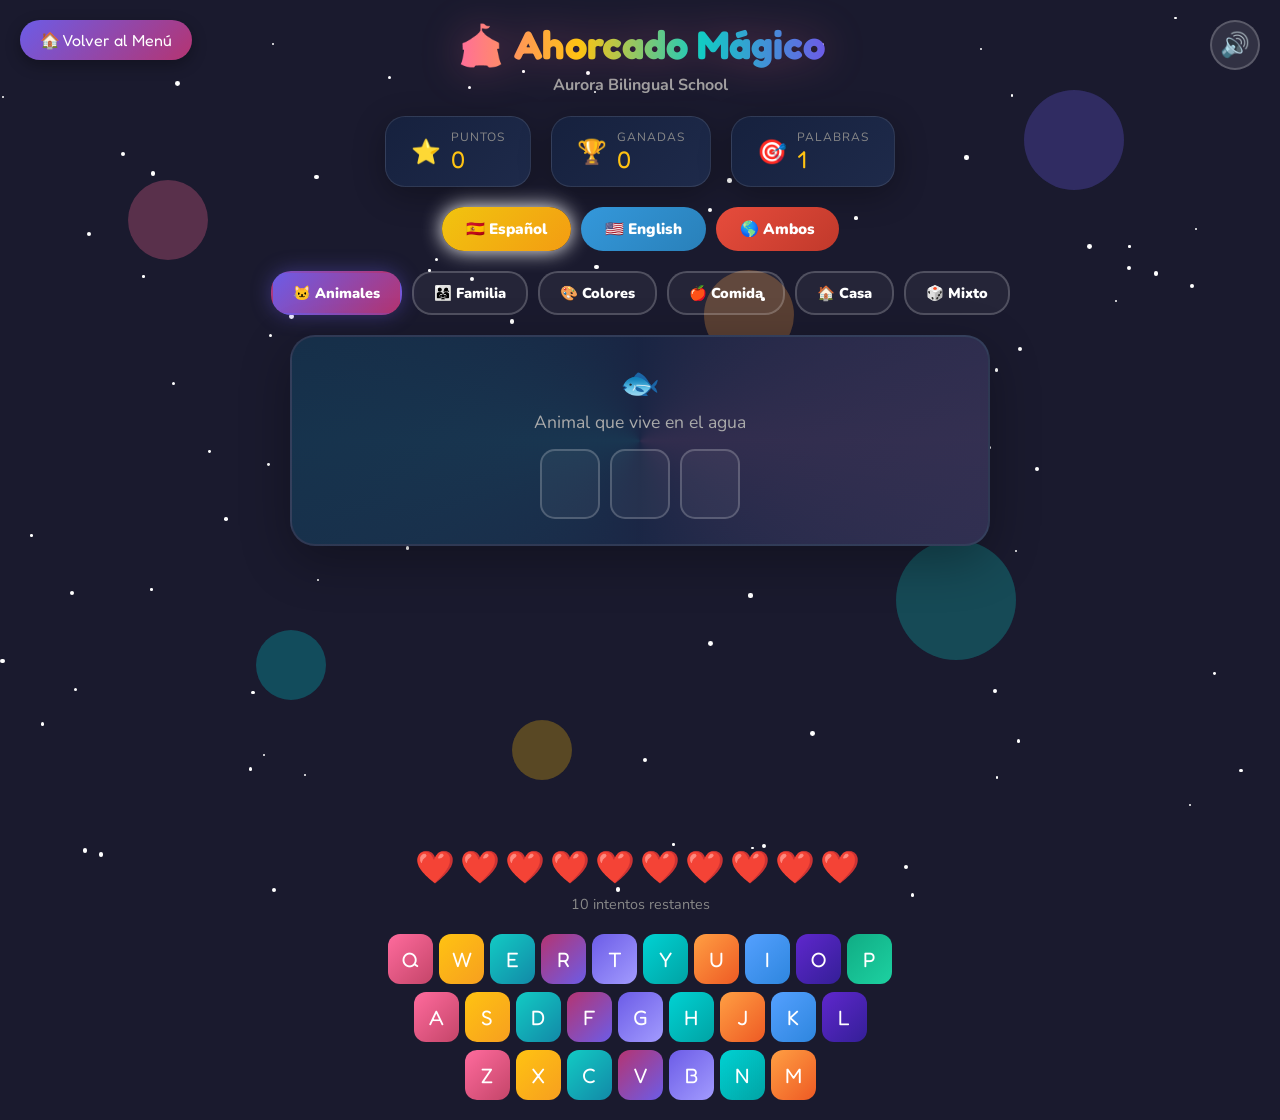
==== commit 40819e07: "fix: defer per-page game bootstrap until window load" ====
--- a/ahorcado.html
+++ b/ahorcado.html
@@ -418,9 +418,8 @@
             }
         }
         globalCreateStars();
-
-        const requestedGame = 'ahorcado';
-        if (requestedGame) {
+        window.addEventListener('load', () => {
+            const requestedGame = 'ahorcado';
             showMainMenu();
             openGame(requestedGame);
             const back = document.getElementById('mainBackBtn');
@@ -428,7 +427,7 @@
                 back.style.display = 'block';
                 back.onclick = () => { window.location.href = 'index.html'; };
             }
-        }
+        });
         gc_refreshHeaderLabels && gc_refreshHeaderLabels();
         
         // Disable original createStars inside games individually so they don't spawn multiple times
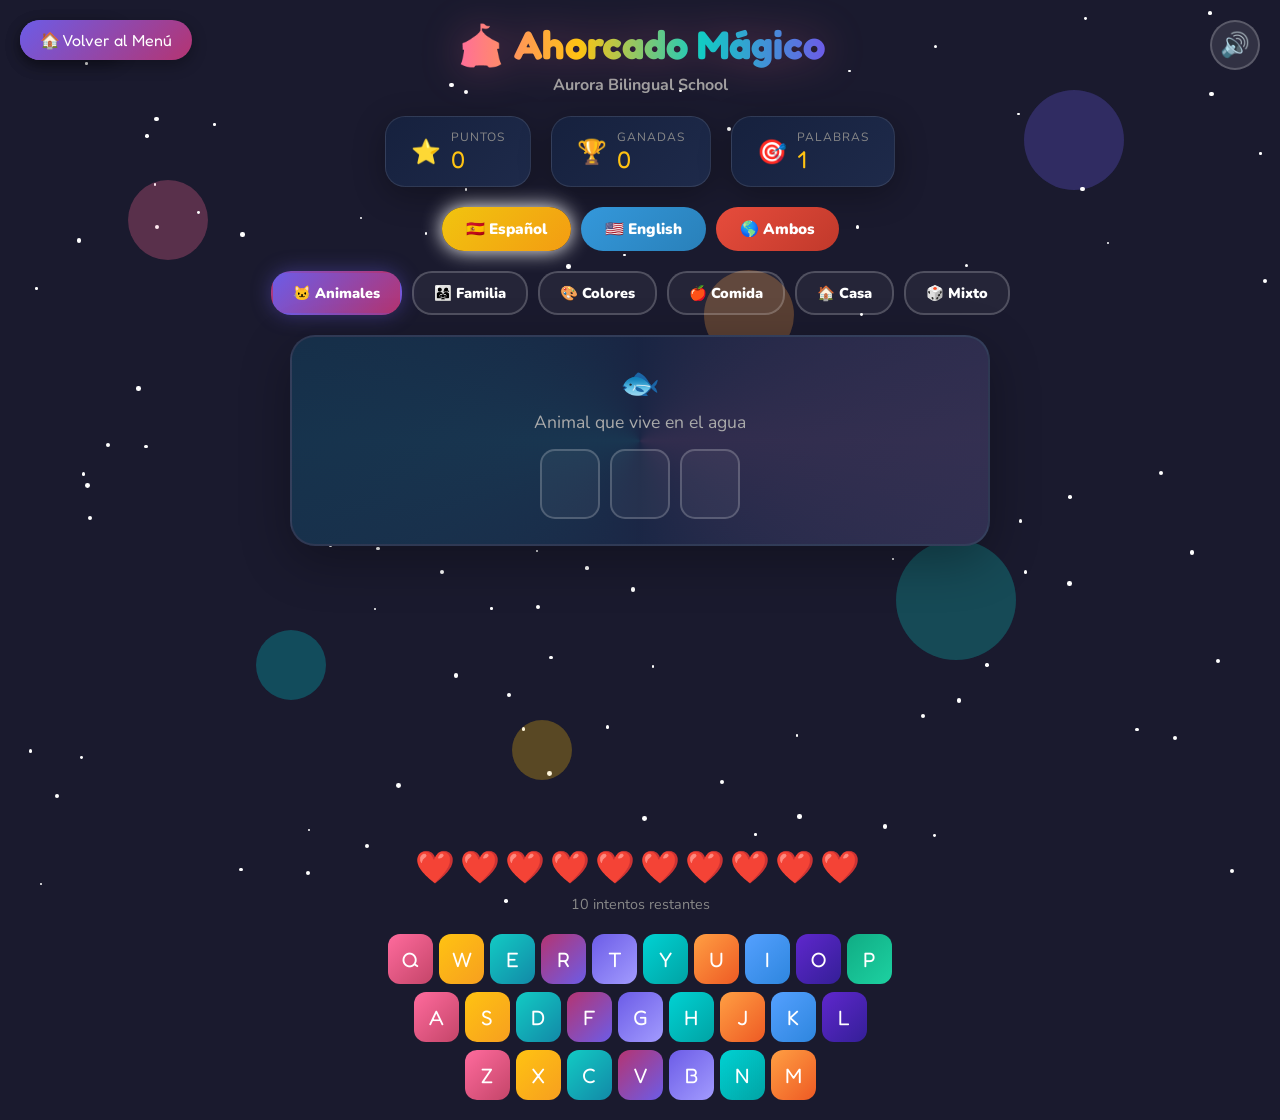
==== commit 24f54be7: "Add files via upload" ====
--- a/ahorcado.html
+++ b/ahorcado.html
@@ -1,2013 +1,2030 @@
-<!DOCTYPE html>
-<html lang="es">
-<head>
-    <meta charset="UTF-8">
-    <meta name="viewport" content="width=device-width, initial-scale=1.0">
-    <link rel="icon" href="data:,">
-    <title>Juegos Aurora</title>
-    <link href="https://fonts.googleapis.com/css2?family=Fredoka+One&family=Nunito:wght@400;700;900&display=swap" rel="stylesheet">
-        <link rel="stylesheet" href="./styles.css">
-</head>
-<body>
-    <div class="bg-animation">
-        <div class="bubble"></div><div class="bubble"></div><div class="bubble"></div>
-        <div class="bubble"></div><div class="bubble"></div><div class="bubble"></div>
-    </div>
-    <div class="stars" id="global-stars"></div>
-
-    <button id="mainBackBtn" class="back-btn" onclick="window.location.href='index.html'">🏠 Volver al Menú</button>
-
-    <!-- Main Menu -->
-    <div id="main-menu" class="main-menu">
-        <h1 class="menu-title">Juegos Aurora<br><span style="font-size: 1.5rem; color: #a0a0a0;">Bilingual School</span></h1>
-        
-        <div class="games-grid">
-            <div class="game-card" onclick="openGame('ahorcado')">
-                <span class="emoji">🎪</span>
-                <h3>Ahorcado Mágico</h3>
-                <p>Descubre las palabras ocultas antes de que se dibuje el muñeco.</p>
-            </div>
-            
-            <div class="game-card" onclick="openGame('alfabeto')">
-                <span class="emoji">🌈</span>
-                <h3>Aventura del Alfabeto</h3>
-                <p>Encuentra y memoriza las letras con ayuda del unicornio mágico.</p>
-            </div>
-        
-            <div class="game-card" onclick="openGame('lluvia')">
-                <span class="emoji">☔</span>
-                <h3>Lluvia de Letras</h3>
-                <p>Atrapa las letras correctas que caen del cielo. ¡Cuidado con las bombas!</p>
-            </div>
-            
-            <div class="game-card" onclick="openGame('palabras')">
-                <span class="emoji">🧩</span>
-                <h3>Palabras Escondidas</h3>
-                <p>Ordena las letras para formar la palabra y colecciona premios mágicos.</p>
-            </div>
-
-        </div>
-    </div>
-
-    
-    <!-- Lluvia de Letras Container -->
-    <div id="lluvia-app">
-        <div class="game-container">
-            <div class="header">
-                <h1>☔ Lluvia de Letras</h1>
-                <p class="subtitle" id="ll_subtitle">Atrapa la letra correcta</p>
-                <div class="lang-selector" id="ll_langSelector">
-                    <button class="lang-btn active" data-lang="es" onclick="gc_setLangAndRefresh('es')">🇪🇸 Español</button>
-                    <button class="lang-btn" data-lang="en" onclick="gc_setLangAndRefresh('en')">🇺🇸 English</button>
-                </div>
-            </div>
-            <div class="score-board">
-                <div class="score-item"><span class="icon">⭐</span><div><div class="label">Puntos</div><div class="value" id="ll_score">0</div></div></div>
-                <div class="score-item"><span class="icon">❤️</span><div><div class="label">Vidas</div><div class="value" id="ll_lives">3</div></div></div>
-                <div class="score-item"><span class="icon">🎯</span><div><div class="label">Nivel</div><div class="value" id="ll_level">1</div></div></div>
-            </div>
-            <div class="ll-target-display">Atrapa la letra: <span id="ll_targetLetter" style="font-size: 3rem;">A</span></div>
-            <div style="text-align:center; margin-top: 8px;">
-                <button class="restart-btn" id="ll_resetBtn" onclick="ll_restartFromLevelOne()" style="padding:8px 16px; font-size:0.9rem;">Reiniciar nivel 1</button>
-            </div>
-            <div class="ll-area" id="ll_area"></div>
-        </div>
-        
-        <div class="game-over" id="ll_gameOver">
-            <div class="trophy">☔</div>
-            <h2>¡Juego Terminado!</h2>
-            <p class="final-score">Puntuación: <span id="ll_finalScore">0</span></p>
-            <p class="final-score">Nivel alcanzado: <span id="ll_finalLevel">1</span></p>
-            <button class="restart-btn" onclick="ll_startGame()">¡Jugar de Nuevo! 🎮</button>
-        </div>
-    </div>
-
-    <!-- Palabras Escondidas Container -->
-    <div id="palabras-app">
-        <div class="game-container">
-            <div class="header">
-                <h1>🧩 Palabras Escondidas</h1>
-                <p class="subtitle" id="pe_subtitle">Ordena las letras</p>
-                <div class="lang-selector" id="pe_langSelector">
-                    <button class="lang-btn active" data-lang="es" onclick="gc_setLangAndRefresh('es')">🇪🇸 Español</button>
-                    <button class="lang-btn" data-lang="en" onclick="gc_setLangAndRefresh('en')">🇺🇸 English</button>
-                </div>
-            </div>
-            <div class="score-board">
-                <div class="score-item"><span class="icon">⭐</span><div><div class="label">Puntos</div><div class="value" id="pe_score">0</div></div></div>
-                <div class="score-item"><span class="icon">🎯</span><div><div class="label">Nivel</div><div class="value" id="pe_level">1</div></div></div>
-            </div>
-            <div style="text-align:center; margin: 6px 0 12px;">
-                <button class="restart-btn" id="pe_resetBtn" onclick="pe_restartFromLevelOne()" style="padding:8px 16px; font-size:0.9rem;">Reiniciar nivel 1</button>
-            </div>
-            
-            <div class="game-area">
-                <div class="word-display" style="background: none; border: none; box-shadow: none;">
-                    <div class="hint" id="pe_hint" style="font-size: 4rem; margin-bottom: 20px;">🚗</div>
-                    <div class="pe-word-area" id="pe_wordSlots"></div>
-                </div>
-                <div class="pe-letters-area" id="pe_lettersArea"></div>
-            </div>
-            
-            <div class="pe-prizes">
-                <h3 id="pe_rewardsTitle">Colección de Premios Mágicos 🎁</h3>
-                <div class="pe-prize-list" id="pe_prizeList"></div>
-            </div>
-            <div class="collection-panel">
-                <h3 id="pe_collectionTitle">Colección de Recompensas</h3>
-                <div class="collection-grid" id="pe_collectionGrid"></div>
-            </div>
-        </div>
-        
-        <div class="result-overlay" id="pe_winOverlay">
-            <div class="emoji" id="pe_winEmoji">🎉</div>
-            <h2 id="pe_winTitle">¡EXCELENTE!</h2>
-            <p class="word-reveal" id="pe_prizeMsg" style="display: none;">¡Ganaste un nuevo premio!</p>
-            <button class="restart-btn" onclick="pe_nextWord()">Siguiente Palabra 🚀</button>
-        </div>
-    </div>
-
-    <!-- Ahorcado Container -->
-    <div id="ahorcado-app">
-        
-    <div class="bg-animation">
-        <div class="bubble"></div>
-        <div class="bubble"></div>
-        <div class="bubble"></div>
-        <div class="bubble"></div>
-        <div class="bubble"></div>
-        <div class="bubble"></div>
-    </div>
-    <div class="stars" id="ah_stars"></div>
-
-    <button class="sound-toggle" id="ah_soundToggle" onclick="ah_toggleSound()">🔊</button>
-
-    <!-- Win Overlay -->
-    <div class="result-overlay" id="ah_winOverlay">
-        <div class="emoji">🎉</div>
-        <h2>¡GANASTE!</h2>
-        <p class="word-reveal">La palabra era: <span id="ah_winWord"></span></p>
-        <button class="restart-btn" onclick="ah_nextWord()">¡Siguiente palabra! 🚀</button>
-    </div>
-
-    <!-- Lose Overlay -->
-    <div class="result-overlay" id="ah_loseOverlay">
-        <div class="emoji">😢</div>
-        <h2>¡Ups!</h2>
-        <p class="word-reveal">La palabra era: <span id="ah_loseWord"></span></p>
-        <button class="restart-btn" onclick="ah_nextWord()">¡Intentar otra! 💪</button>
-    </div>
-
-    <div class="game-container">
-        <div class="header">
-            <h1>🎪 Ahorcado Mágico</h1>
-            <p class="subtitle">Aurora Bilingual School</p>
-        </div>
-
-        <div class="score-board">
-            <div class="score-item">
-                <span class="icon">⭐</span>
-                <div>
-                    <div class="label">Puntos</div>
-                    <div class="value" id="ah_score">0</div>
-                </div>
-            </div>
-            <div class="score-item">
-                <span class="icon">🏆</span>
-                <div>
-                    <div class="label">Ganadas</div>
-                    <div class="value" id="ah_wins">0</div>
-                </div>
-            </div>
-            <div class="score-item">
-                <span class="icon">🎯</span>
-                <div>
-                    <div class="label">Palabras</div>
-                    <div class="value" id="ah_wordsCount">0</div>
-                </div>
-            </div>
-        </div>
-
-        <div class="lang-selector">
-            <button class="lang-btn active" data-lang="es" onclick="ah_setLanguage('es')">🇪🇸 Español</button>
-            <button class="lang-btn" data-lang="en" onclick="ah_setLanguage('en')">🇺🇸 English</button>
-            <button class="lang-btn" data-lang="both" onclick="ah_setLanguage('both')">🌎 Ambos</button>
-        </div>
-
-        <div class="category-selector" id="ah_categorySelector">
-            <button class="category-btn active" data-cat="animals" onclick="ah_setCategory('animals')">🐱 Animales</button>
-            <button class="category-btn" data-cat="family" onclick="ah_setCategory('family')">👨‍👩‍👧 Familia</button>
-            <button class="category-btn" data-cat="colors" onclick="ah_setCategory('colors')">🎨 Colores</button>
-            <button class="category-btn" data-cat="food" onclick="ah_setCategory('food')">🍎 Comida</button>
-            <button class="category-btn" data-cat="objects" onclick="ah_setCategory('objects')">🏠 Casa</button>
-            <button class="category-btn" data-cat="mixed" onclick="ah_setCategory('mixed')">🎲 Mixto</button>
-        </div>
-
-        <div class="game-area">
-            <div class="word-display">
-                <div class="hint" id="ah_hint">
-                    <span class="emoji" id="ah_hintEmoji">🐱</span>
-                    <span id="ah_hintText">Es un animal que dice miau</span>
-                </div>
-                <div class="word-slots" id="ah_wordSlots"></div>
-            </div>
-
-            <div class="hangman-area">
-                <div class="hangman-drawing" id="ah_hangmanDrawing">
-                    <div class="hangman-part part-base" id="ah_part0"></div>
-                    <div class="hangman-part part-pole" id="ah_part1"></div>
-                    <div class="hangman-part part-top" id="ah_part2"></div>
-                    <div class="hangman-part part-rope" id="ah_part3"></div>
-                    <div class="hangman-part part-head" id="ah_part4">
-                        <div class="mouth"></div>
-                    </div>
-                    <div class="hangman-part part-body" id="ah_part5"></div>
-                    <div class="hangman-part part-arm-left" id="ah_part6"></div>
-                    <div class="hangman-part part-arm-right" id="ah_part7"></div>
-                    <div class="hangman-part part-leg-left" id="ah_part8"></div>
-                    <div class="hangman-part part-leg-right" id="ah_part9"></div>
-                </div>
-            </div>
-
-            <div class="lives-display">
-                <div class="hearts" id="ah_hearts">❤️❤️❤️❤️❤️❤️❤️❤️❤️❤️</div>
-                <div class="lives-text" id="ah_livesText">10 intentos restantes</div>
-            </div>
-
-            <div class="keyboard" id="ah_keyboard"></div>
-        </div>
-    </div>
-
-    
-    </div>
-
-    <!-- Alfabeto Container -->
-    <div id="alfabeto-app">
-        
-    <div class="bg-animation">
-        <div class="bubble"></div>
-        <div class="bubble"></div>
-        <div class="bubble"></div>
-        <div class="bubble"></div>
-        <div class="bubble"></div>
-        <div class="bubble"></div>
-    </div>
-    <div class="stars" id="al_stars"></div>
-
-    <button class="sound-toggle" id="al_soundToggle" onclick="al_toggleSound()">🔊</button>
-
-    <div class="start-screen" id="al_startScreen">
-        <div class="mascot">🦄</div>
-        <div class="logo">¡Aventura del Alfabeto!</div>
-        <p style="color: #aaa; font-size: 1.1rem; text-align: center; max-width: 400px; margin-bottom: 10px;">
-            ¡Ayuda al unicornio a encontrar las letras!<br>
-            <span style="font-size: 0.9rem;">Aurora Bilingual School</span>
-        </p>
-        <button class="start-btn" id="al_startBtn" type="button" onclick="al_startGame()">¡JUGAR! 🚀</button>
-    </div>
-
-    <div class="game-over" id="al_gameOver">
-        <div class="trophy">🏆</div>
-        <h2 id="al_gameOverTitle">¡Excelente!</h2>
-        <p class="final-score">Puntuación: <span id="al_finalScore">0</span></p>
-        <p class="final-score">Mejor racha: <span id="al_finalStreak">0</span></p>
-        <p class="final-score">Aciertos: <span id="al_finalCorrect">0</span>/<span id="al_finalTotal">0</span></p>
-        <div class="stars-rating" id="al_starsRating">⭐⭐⭐</div>
-        <button class="restart-btn" onclick="al_restartGame()">¡Jugar de Nuevo! 🎮</button>
-    </div>
-
-    <div class="game-container" id="al_gameContainer" style="display: none;">
-        <div class="header">
-            <h1>🌈 Aventura del Alfabeto</h1>
-            <p class="subtitle">Aurora Bilingual School</p>
-        </div>
-
-        <div class="score-board">
-            <div class="score-item">
-                <span class="icon">⭐</span>
-                <div>
-                    <div class="label">Puntos</div>
-                    <div class="value" id="al_score">0</div>
-                </div>
-            </div>
-            <div class="score-item">
-                <span class="icon">🔥</span>
-                <div>
-                    <div class="label">Racha</div>
-                    <div class="value" id="al_streak">0</div>
-                </div>
-            </div>
-            <div class="score-item">
-                <span class="icon">❤️</span>
-                <div>
-                    <div class="label">Vidas</div>
-                    <div class="value" id="al_lives">3</div>
-                </div>
-            </div>
-            <div class="score-item">
-                <span class="icon">🎯</span>
-                <div>
-                    <div class="label">Nivel</div>
-                    <div class="value" id="al_level">1</div>
-                </div>
-            </div>
-        </div>
-
-        <div class="lang-selector">
-            <div class="selector-label">🗣️ Idioma de la Voz</div>
-            <button class="lang-btn active" data-lang="es" onclick="al_setLanguage('es')">🇪🇸 Español</button>
-            <button class="lang-btn" data-lang="en" onclick="al_setLanguage('en')">🇺🇸 Inglés</button>
-            <button class="lang-btn" data-lang="both" onclick="al_setLanguage('both')">🌎 Ambos</button>
-        </div>
-
-        <div class="phase-selector">
-            <div class="selector-label">🎭 Fase de Aprendizaje</div>
-            <button class="phase-btn active" data-phase="1" onclick="al_setPhase(1)">👁️ Fase 1: Ver + Escuchar</button>
-            <button class="phase-btn" data-phase="2" onclick="al_setPhase(2)">🙈 Fase 2: Memorizar</button>
-            <button class="phase-btn" data-phase="3" onclick="al_setPhase(3)">🎧 Fase 3: Solo Escuchar</button>
-        </div>
-
-        <div class="mode-selector">
-            <div class="selector-label">🎮 Dificultad</div>
-            <button class="mode-btn active" data-mode="facil" onclick="al_setMode('facil')">😊 Fácil</button>
-            <button class="mode-btn" data-mode="medio" onclick="al_setMode('medio')">🤔 Medio</button>
-            <button class="mode-btn" data-mode="dificil" onclick="al_setMode('dificil')">😎 Difícil</button>
-            <button class="mode-btn" data-mode="dictado" onclick="al_setMode('dictado')">📝 Dictado</button>
-        </div>
-
-        <div class="progress-container">
-            <div class="progress-bar">
-                <div class="progress-fill" id="al_progressFill" style="width: 0%"></div>
-            </div>
-            <div class="progress-text" id="al_progressText">Progreso: 0/10</div>
-        </div>
-
-        <div class="game-area">
-            <div class="target-display" id="al_targetDisplay">
-                <button class="speak-btn pulse" id="al_speakBtn" onclick="al_speakLetter()" title="Escuchar de nuevo">🔊</button>
-                <div class="instruction" id="al_instruction">¡Encuentra la letra!</div>
-                <div class="target-letter" id="al_targetLetter">A</div>
-                <div class="timer-bar">
-                    <div class="timer-fill" id="al_timerFill" style="width: 100%"></div>
-                </div>
-            </div>
-
-            <div class="letter-grid" id="al_letterGrid"></div>
-        </div>
-    </div>
-
-    
-    </div>
-
-    <script src="./gameCore.js"></script>
-    <script src="./i18n.js"></script>
-    <script>
-        // --- GLOBAL MENU LOGIC ---
-        function showMainMenu() {
-            document.getElementById('main-menu').style.display = 'flex';
-            document.getElementById('ahorcado-app').style.display = 'none';
-            document.getElementById('alfabeto-app').style.display = 'none';
-            document.getElementById('lluvia-app').style.display = 'none';
-            document.getElementById('palabras-app').style.display = 'none';
-            document.getElementById('mainBackBtn').style.display = 'none';
-            
-            // Stop audio if exists
-            try { if(ah_audioCtx) ah_audioCtx.suspend(); } catch(e){}
-            try { if(al_audioCtx) al_audioCtx.suspend(); } catch(e){}
-            try { window.speechSynthesis.cancel(); } catch(e){}
-        }
-
-        function openGame(game) {
-            document.getElementById('main-menu').style.display = 'none';
-            document.getElementById('mainBackBtn').style.display = 'block';
-            
-            if (game === 'ahorcado') {
-                document.getElementById('ahorcado-app').style.display = 'block';
-                // start ahorcado
-                try { if(ah_audioCtx) ah_audioCtx.resume(); } catch(e){}
-                ah_resetHangman();
-                ah_nextWord();
-            } else if (game === 'lluvia') {
-                document.getElementById('lluvia-app').style.display = 'block';
-                ll_startGame();
-            } else if (game === 'palabras') {
-                document.getElementById('palabras-app').style.display = 'block';
-                pe_startGame();
-            } else {
-                const isStandaloneAl = window.location.pathname.includes('aventura_alfabeto_2.html');
-                if (isStandaloneAl) {
-                    document.getElementById('alfabeto-app').style.display = 'block';
-                    const scr = document.getElementById('al_startScreen');
-                    if (scr) scr.classList.remove('hidden');
-                } else {
-                    window.location.href = 'aventura_alfabeto_2.html';
-                }
-            }
-        }
-        
-        function globalCreateStars() {
-            const container = document.getElementById('global-stars');
-            for (let i = 0; i < 50; i++) {
-                const star = document.createElement('div');
-                star.className = 'star';
-                star.style.left = Math.random() * 100 + '%';
-                star.style.top = Math.random() * 100 + '%';
-                star.style.animationDelay = Math.random() * 2 + 's';
-                star.style.width = star.style.height = (Math.random() * 3 + 2) + 'px';
-                container.appendChild(star);
-            }
-        }
-        globalCreateStars();
-        window.addEventListener('load', () => {
-            const requestedGame = 'ahorcado';
-            showMainMenu();
-            openGame(requestedGame);
-            const back = document.getElementById('mainBackBtn');
-            if (back) {
-                back.style.display = 'block';
-                back.onclick = () => { window.location.href = 'index.html'; };
-            }
-        });
-        gc_refreshHeaderLabels && gc_refreshHeaderLabels();
-        
-        // Disable original createStars inside games individually so they don't spawn multiple times
-        function ah_createStars() {}
-        function al_createStars() {}
-
-        // --- AHORCADO JS ---
-        
-        // ==================== WORD DATABASE ====================
-        const ah_WORDS = {
-            animals: {
-                es: [
-                    { word: 'GATO', emoji: '🐱', hint: 'Animal que dice miau' },
-                    { word: 'PERRO', emoji: '🐶', hint: 'Animal que dice guau' },
-                    { word: 'PEZ', emoji: '🐟', hint: 'Animal que vive en el agua' },
-                    { word: 'PAJARO', emoji: '🐦', hint: 'Animal que vuela' },
-                    { word: 'OSO', emoji: '🐻', hint: 'Animal grande y peludo' },
-                    { word: 'LEON', emoji: '🦁', hint: 'Rey de la selva' },
-                    { word: 'CONEJO', emoji: '🐰', hint: 'Animal con orejas largas' },
-                    { word: 'ELEFANTE', emoji: '🐘', hint: 'Animal con trompa' },
-                    { word: 'MARIPOSA', emoji: '🦋', hint: 'Insecto con alas coloridas' },
-                    { word: 'VACA', emoji: '🐮', hint: 'Animal que da leche' }
-                ],
-                en: [
-                    { word: 'CAT', emoji: '🐱', hint: 'Animal that says meow' },
-                    { word: 'DOG', emoji: '🐶', hint: 'Animal that says woof' },
-                    { word: 'FISH', emoji: '🐟', hint: 'Animal that lives in water' },
-                    { word: 'BIRD', emoji: '🐦', hint: 'Animal that flies' },
-                    { word: 'BEAR', emoji: '🐻', hint: 'Big and furry animal' },
-                    { word: 'LION', emoji: '🦁', hint: 'King of the jungle' },
-                    { word: 'RABBIT', emoji: '🐰', hint: 'Animal with long ears' },
-                    { word: 'ELEPHANT', emoji: '🐘', hint: 'Animal with a trunk' },
-                    { word: 'BUTTERFLY', emoji: '🦋', hint: 'Insect with colorful wings' },
-                    { word: 'COW', emoji: '🐮', hint: 'Animal that gives milk' }
-                ]
-            },
-            family: {
-                es: [
-                    { word: 'MAMA', emoji: '👩', hint: 'Tu mamá te quiere mucho' },
-                    { word: 'PAPA', emoji: '👨', hint: 'Tu papá te cuida' },
-                    { word: 'BEBE', emoji: '👶', hint: 'Un niño pequeño' },
-                    { word: 'HERMANO', emoji: '👦', hint: 'Hijo de tus papás' },
-                    { word: 'HERMANA', emoji: '👧', hint: 'Hija de tus papás' },
-                    { word: 'ABUELA', emoji: '👵', hint: 'Mamá de tu mamá o papá' },
-                    { word: 'ABUELO', emoji: '👴', hint: 'Papá de tu mamá o papá' },
-                    { word: 'TIO', emoji: '🧔', hint: 'Hermano de tu mamá o papá' },
-                    { word: 'TIA', emoji: '👩‍🦱', hint: 'Hermana de tu mamá o papá' },
-                    { word: 'PRIMO', emoji: '👦', hint: 'Hijo de tu tío o tía' }
-                ],
-                en: [
-                    { word: 'MOM', emoji: '👩', hint: 'Your mother loves you' },
-                    { word: 'DAD', emoji: '👨', hint: 'Your father takes care of you' },
-                    { word: 'BABY', emoji: '👶', hint: 'A little child' },
-                    { word: 'BROTHER', emoji: '👦', hint: 'Son of your parents' },
-                    { word: 'SISTER', emoji: '👧', hint: 'Daughter of your parents' },
-                    { word: 'GRANDMA', emoji: '👵', hint: 'Mother of your mom or dad' },
-                    { word: 'GRANDPA', emoji: '👴', hint: 'Father of your mom or dad' },
-                    { word: 'UNCLE', emoji: '🧔', hint: 'Brother of your mom or dad' },
-                    { word: 'AUNT', emoji: '👩‍🦱', hint: 'Sister of your mom or dad' },
-                    { word: 'COUSIN', emoji: '👦', hint: 'Child of your uncle or aunt' }
-                ]
-            },
-            colors: {
-                es: [
-                    { word: 'ROJO', emoji: '🔴', hint: 'Color de la manzana' },
-                    { word: 'AZUL', emoji: '🔵', hint: 'Color del cielo' },
-                    { word: 'VERDE', emoji: '🟢', hint: 'Color de la hierba' },
-                    { word: 'AMARILLO', emoji: '🟡', hint: 'Color del sol' },
-                    { word: 'ROSA', emoji: '🩷', hint: 'Color de las flores' },
-                    { word: 'MORADO', emoji: '🟣', hint: 'Color de las uvas' },
-                    { word: 'NEGRO', emoji: '⚫', hint: 'Color de la noche' },
-                    { word: 'BLANCO', emoji: '⚪', hint: 'Color de la nieve' },
-                    { word: 'NARANJA', emoji: '🟠', hint: 'Color de la naranja' },
-                    { word: 'CAFE', emoji: '🟤', hint: 'Color del chocolate' }
-                ],
-                en: [
-                    { word: 'RED', emoji: '🔴', hint: 'Color of an apple' },
-                    { word: 'BLUE', emoji: '🔵', hint: 'Color of the sky' },
-                    { word: 'GREEN', emoji: '🟢', hint: 'Color of grass' },
-                    { word: 'YELLOW', emoji: '🟡', hint: 'Color of the sun' },
-                    { word: 'PINK', emoji: '🩷', hint: 'Color of flowers' },
-                    { word: 'PURPLE', emoji: '🟣', hint: 'Color of grapes' },
-                    { word: 'BLACK', emoji: '⚫', hint: 'Color of night' },
-                    { word: 'WHITE', emoji: '⚪', hint: 'Color of snow' },
-                    { word: 'ORANGE', emoji: '🟠', hint: 'Color of an orange' },
-                    { word: 'BROWN', emoji: '🟤', hint: 'Color of chocolate' }
-                ]
-            },
-            food: {
-                es: [
-                    { word: 'MANZANA', emoji: '🍎', hint: 'Fruta roja y deliciosa' },
-                    { word: 'LECHE', emoji: '🥛', hint: 'Bebida blanca' },
-                    { word: 'PAN', emoji: '🍞', hint: 'Lo comes en el desayuno' },
-                    { word: 'AGUA', emoji: '💧', hint: 'Bebida transparente' },
-                    { word: 'HUEVO', emoji: '🥚', hint: 'Lo ponen las gallinas' },
-                    { word: 'QUESO', emoji: '🧀', hint: 'Producto de la leche' },
-                    { word: 'PIZZA', emoji: '🍕', hint: 'Comida redonda con queso' },
-                    { word: 'HELADO', emoji: '🍦', hint: 'Postre frío y dulce' },
-                    { word: 'UVA', emoji: '🍇', hint: 'Fruta pequeña y morada' },
-                    { word: 'PLATANO', emoji: '🍌', hint: 'Fruta amarilla y larga' }
-                ],
-                en: [
-                    { word: 'APPLE', emoji: '🍎', hint: 'Red and delicious fruit' },
-                    { word: 'MILK', emoji: '🥛', hint: 'White drink' },
-                    { word: 'BREAD', emoji: '🍞', hint: 'You eat it for breakfast' },
-                    { word: 'WATER', emoji: '💧', hint: 'Transparent drink' },
-                    { word: 'EGG', emoji: '🥚', hint: 'Laid by chickens' },
-                    { word: 'CHEESE', emoji: '🧀', hint: 'Made from milk' },
-                    { word: 'PIZZA', emoji: '🍕', hint: 'Round food with cheese' },
-                    { word: 'ICE CREAM', emoji: '🍦', hint: 'Cold and sweet dessert' },
-                    { word: 'GRAPE', emoji: '🍇', hint: 'Small purple fruit' },
-                    { word: 'BANANA', emoji: '🍌', hint: 'Yellow and long fruit' }
-                ]
-            },
-            objects: {
-                es: [
-                    { word: 'CASA', emoji: '🏠', hint: 'Donde vives' },
-                    { word: 'SILLA', emoji: '🪑', hint: 'Te sientas en ella' },
-                    { word: 'MESA', emoji: '🍽️', hint: 'Pones la comida aquí' },
-                    { word: 'PUERTA', emoji: '🚪', hint: 'Entras por aquí' },
-                    { word: 'VENTANA', emoji: '🪟', hint: 'Entra la luz' },
-                    { word: 'LAPIZ', emoji: '✏️', hint: 'Escribes con esto' },
-                    { word: 'LIBRO', emoji: '📚', hint: 'Tiene historias' },
-                    { word: 'PELOTA', emoji: '⚽', hint: 'Juegas con ella' },
-                    { word: 'RELOJ', emoji: '⏰', hint: 'Te dice la hora' },
-                    { word: 'LUZ', emoji: '💡', hint: 'Ilumina la habitación' }
-                ],
-                en: [
-                    { word: 'HOUSE', emoji: '🏠', hint: 'Where you live' },
-                    { word: 'CHAIR', emoji: '🪑', hint: 'You sit on it' },
-                    { word: 'TABLE', emoji: '🍽️', hint: 'You put food here' },
-                    { word: 'DOOR', emoji: '🚪', hint: 'You enter through here' },
-                    { word: 'WINDOW', emoji: '🪟', hint: 'Light comes through' },
-                    { word: 'PENCIL', emoji: '✏️', hint: 'You write with this' },
-                    { word: 'BOOK', emoji: '📚', hint: 'Has stories inside' },
-                    { word: 'BALL', emoji: '⚽', hint: 'You play with it' },
-                    { word: 'CLOCK', emoji: '⏰', hint: 'Tells you the time' },
-                    { word: 'LIGHT', emoji: '💡', hint: 'Illuminates the room' }
-                ]
-            }
-        };
-
-        // ==================== GAME STATE ====================
-        let ah_gameState = {
-            currentWord: '',
-            guessedLetters: [],
-            wrongLetters: [],
-            lives: 10,
-            maxLives: 10,
-            score: 0,
-            wins: 0,
-            wordsPlayed: 0,
-            language: 'es',
-            category: 'animals',
-            soundEnabled: true,
-            isPlaying: false
-        };
-
-        const ah_ALFABETO = 'ABCDEFGHIJKLMNOPQRSTUVWXYZ';
-        const ah_ALFABETO_EN = 'ABCDEFGHIJKLMNOPQRSTUVWXYZ';
-
-        // ==================== AUDIO ====================
-        var AudioContext = window.AudioContext || window.webkitAudioContext;
-        let ah_audioCtx = null;
-
-        function ah_initAudio() {
-            if (!ah_audioCtx) ah_audioCtx = new AudioContext();
-        }
-
-        function ah_playSound(type) {
-            if (!ah_gameState.soundEnabled || !ah_audioCtx) return;
-
-            const osc = ah_audioCtx.createOscillator();
-            const gain = ah_audioCtx.createGain();
-            osc.connect(gain);
-            gain.connect(ah_audioCtx.destination);
-
-            switch(type) {
-                case 'correct':
-                    osc.frequency.setValueAtTime(523, ah_audioCtx.currentTime);
-                    osc.frequency.setValueAtTime(659, ah_audioCtx.currentTime + 0.1);
-                    osc.frequency.setValueAtTime(784, ah_audioCtx.currentTime + 0.2);
-                    gain.gain.setValueAtTime(0.3, ah_audioCtx.currentTime);
-                    gain.gain.exponentialRampToValueAtTime(0.01, ah_audioCtx.currentTime + 0.4);
-                    osc.start(ah_audioCtx.currentTime);
-                    osc.stop(ah_audioCtx.currentTime + 0.4);
-                    break;
-                case 'wrong':
-                    osc.frequency.setValueAtTime(200, ah_audioCtx.currentTime);
-                    osc.frequency.setValueAtTime(150, ah_audioCtx.currentTime + 0.15);
-                    gain.gain.setValueAtTime(0.3, ah_audioCtx.currentTime);
-                    gain.gain.exponentialRampToValueAtTime(0.01, ah_audioCtx.currentTime + 0.3);
-                    osc.start(ah_audioCtx.currentTime);
-                    osc.stop(ah_audioCtx.currentTime + 0.3);
-                    break;
-                case 'win':
-                    [523, 659, 784, 1047, 1319].forEach((freq, i) => {
-                        const o = ah_audioCtx.createOscillator();
-                        const g = ah_audioCtx.createGain();
-                        o.connect(g);
-                        g.connect(ah_audioCtx.destination);
-                        o.frequency.setValueAtTime(freq, ah_audioCtx.currentTime + i * 0.15);
-                        g.gain.setValueAtTime(0.3, ah_audioCtx.currentTime + i * 0.15);
-                        g.gain.exponentialRampToValueAtTime(0.01, ah_audioCtx.currentTime + i * 0.15 + 0.3);
-                        o.start(ah_audioCtx.currentTime + i * 0.15);
-                        o.stop(ah_audioCtx.currentTime + i * 0.15 + 0.3);
-                    });
-                    break;
-                case 'lose':
-                    [400, 350, 300, 250].forEach((freq, i) => {
-                        const o = ah_audioCtx.createOscillator();
-                        const g = ah_audioCtx.createGain();
-                        o.connect(g);
-                        g.connect(ah_audioCtx.destination);
-                        o.frequency.setValueAtTime(freq, ah_audioCtx.currentTime + i * 0.3);
-                        g.gain.setValueAtTime(0.3, ah_audioCtx.currentTime + i * 0.3);
-                        g.gain.exponentialRampToValueAtTime(0.01, ah_audioCtx.currentTime + i * 0.3 + 0.4);
-                        o.start(ah_audioCtx.currentTime + i * 0.3);
-                        o.stop(ah_audioCtx.currentTime + i * 0.3 + 0.4);
-                    });
-                    break;
-            }
-        }
-
-        function ah_speakWord(word, lang) {
-            if (!ah_gameState.soundEnabled) return;
-
-            const ah_synth = window.speechSynthesis;
-            ah_synth.cancel();
-
-            const utter = new SpeechSynthesisUtterance(word);
-            utter.lang = lang === 'en' ? 'en-US' : 'es-ES';
-            utter.rate = 0.7;
-            utter.pitch = 1.2;
-            ah_synth.speak(utter);
-        }
-
-        function ah_toggleSound() {
-            ah_gameState.soundEnabled = !ah_gameState.soundEnabled;
-            document.getElementById('ah_soundToggle').textContent = ah_gameState.soundEnabled ? '🔊' : '🔇';
-        }
-
-        // ==================== STARS ====================
-        function ah_createStars() {
-            const container = document.getElementById('ah_stars');
-            for (let i = 0; i < 50; i++) {
-                const star = document.createElement('div');
-                star.className = 'star';
-                star.style.left = Math.random() * 100 + '%';
-                star.style.top = Math.random() * 100 + '%';
-                star.style.animationDelay = Math.random() * 2 + 's';
-                star.style.width = star.style.height = (Math.random() * 3 + 2) + 'px';
-                container.appendChild(star);
-            }
-        }
-
-        // ==================== PARTICLES ====================
-        function ah_createParticles(x, y, color) {
-            for (let i = 0; i < 12; i++) {
-                const particle = document.createElement('div');
-                particle.className = 'particle';
-                particle.style.left = x + 'px';
-                particle.style.top = y + 'px';
-                particle.style.width = (Math.random() * 10 + 5) + 'px';
-                particle.style.height = particle.style.width;
-                particle.style.background = color;
-                particle.style.borderRadius = '50%';
-                const angle = (Math.PI * 2 * i) / 12;
-                const distance = Math.random() * 100 + 50;
-                particle.style.setProperty('--tx', Math.cos(angle) * distance + 'px');
-                particle.style.setProperty('--ty', Math.sin(angle) * distance + 'px');
-                document.body.appendChild(particle);
-                setTimeout(() => particle.remove(), 1000);
-            }
-        }
-
-        function ah_createConfetti() {
-            const colors = ['#FF6B9D', '#FFC312', '#12CBC4', '#B53471', '#6C5CE7', '#00D2D3', '#FF9F43'];
-            for (let i = 0; i < 50; i++) {
-                const confetti = document.createElement('div');
-                confetti.className = 'confetti';
-                confetti.style.left = Math.random() * 100 + '%';
-                confetti.style.background = colors[Math.floor(Math.random() * colors.length)];
-                confetti.style.animationDuration = (Math.random() * 2 + 2) + 's';
-                confetti.style.animationDelay = (Math.random() * 1) + 's';
-                confetti.style.borderRadius = Math.random() > 0.5 ? '50%' : '0';
-                document.body.appendChild(confetti);
-                setTimeout(() => confetti.remove(), 4000);
-            }
-        }
-
-        // ==================== KEYBOARD ====================
-        function ah_buildKeyboard() {
-            const keyboard = document.getElementById('ah_keyboard');
-            keyboard.innerHTML = '';
-
-            const rows = [
-                'QWERTYUIOP',
-                'ASDFGHJKL',
-                'ZXCVBNM'
-            ];
-
-            const colors = [
-                'linear-gradient(135deg, #FF6B9D, #C44569)',
-                'linear-gradient(135deg, #FFC312, #F79F1F)',
-                'linear-gradient(135deg, #12CBC4, #1289A7)',
-                'linear-gradient(135deg, #B53471, #6C5CE7)',
-                'linear-gradient(135deg, #6C5CE7, #a29bfe)',
-                'linear-gradient(135deg, #00D2D3, #01a3a4)',
-                'linear-gradient(135deg, #FF9F43, #ee5a24)',
-                'linear-gradient(135deg, #54a0ff, #2e86de)',
-                'linear-gradient(135deg, #5f27cd, #341f97)',
-                'linear-gradient(135deg, #10ac84, #1dd1a1)'
-            ];
-
-            rows.forEach((row, rowIndex) => {
-                const rowDiv = document.createElement('div');
-                rowDiv.className = 'keyboard-row';
-
-                row.split('').forEach((letter, index) => {
-                    const btn = document.createElement('button');
-                    btn.className = 'key-btn';
-                    btn.textContent = letter;
-                    btn.dataset.letter = letter;
-                    btn.style.background = colors[(rowIndex * 10 + index) % colors.length];
-                    btn.onclick = () => ah_handleKeyPress(letter);
-                    rowDiv.appendChild(btn);
-                });
-
-                keyboard.appendChild(rowDiv);
-            });
-        }
-
-        // ==================== GAME LOGIC ====================
-        function ah_setLanguage(lang) {
-            ah_gameState.language = lang;
-            document.querySelectorAll('.lang-btn').forEach(btn => {
-                btn.classList.toggle('active', btn.dataset.lang === lang);
-            });
-            ah_nextWord();
-        }
-
-        function ah_setCategory(cat) {
-            ah_gameState.category = cat;
-            document.querySelectorAll('.category-btn').forEach(btn => {
-                btn.classList.toggle('active', btn.dataset.cat === cat);
-            });
-            ah_nextWord();
-        }
-
-        function ah_getRandomWord() {
-            let pool = [];
-
-            if (ah_gameState.category === 'mixed') {
-                // Combine all categories
-                Object.keys(ah_WORDS).forEach(cat => {
-                    if (ah_WORDS[cat][ah_gameState.language]) {
-                        pool.push(...ah_WORDS[cat][ah_gameState.language]);
-                    }
-                });
-            } else {
-                pool = ah_WORDS[ah_gameState.category][ah_gameState.language] || [];
-            }
-
-            if (pool.length === 0) {
-                // Fallback to animals
-                pool = ah_WORDS.animals[ah_gameState.language];
-            }
-
-            return pool[Math.floor(Math.random() * pool.length)];
-        }
-
-        function ah_nextWord() {
-            ah_initAudio();
-
-            // Hide overlays
-            document.getElementById('ah_winOverlay').classList.remove('show');
-            document.getElementById('ah_loseOverlay').classList.remove('show');
-
-            // Reset game state
-            ah_gameState.guessedLetters = [];
-            ah_gameState.wrongLetters = [];
-            ah_gameState.lives = ah_gameState.maxLives;
-            ah_gameState.isPlaying = true;
-
-            // Get new word
-            const wordData = ah_getRandomWord();
-            ah_gameState.currentWord = wordData.word;
-            ah_gameState.wordsPlayed++;
-
-            // Update hint
-            document.getElementById('ah_hintEmoji').textContent = wordData.emoji;
-            document.getElementById('ah_hintText').textContent = wordData.hint;
-
-            // Build word slots
-            ah_buildWordSlots();
-
-            // Reset hangman
-            ah_resetHangman();
-
-            // Reset keyboard
-            ah_buildKeyboard();
-
-            // Update UI
-            ah_updateUI();
-
-            // Speak the hint
-            setTimeout(() => {
-                ah_speakWord(wordData.hint, ah_gameState.language);
-            }, 500);
-        }
-
-        function ah_buildWordSlots() {
-            const slots = document.getElementById('ah_wordSlots');
-            slots.innerHTML = '';
-
-            const word = ah_gameState.currentWord;
-
-            for (let i = 0; i < word.length; i++) {
-                const char = word[i];
-
-                if (char === ' ') {
-                    const space = document.createElement('div');
-                    space.className = 'letter-slot space';
-                    slots.appendChild(space);
-                } else {
-                    const slot = document.createElement('div');
-                    slot.className = 'letter-slot';
-                    slot.id = `slot-${i}`;
-
-                    if (ah_gameState.guessedLetters.includes(char)) {
-                        slot.textContent = char;
-                        slot.classList.add('filled');
-                    }
-
-                    slots.appendChild(slot);
-                }
-            }
-        }
-
-        function ah_resetHangman() {
-            for (let i = 0; i < 10; i++) {
-                const part = document.getElementById(`ah_part${i}`);
-                if (part) part.classList.remove('show');
-            }
-        }
-
-        function ah_updateHangman() {
-            const wrongCount = ah_gameState.wrongLetters.length;
-            for (let i = 0; i < wrongCount && i < 10; i++) {
-                const part = document.getElementById(`ah_part${i}`);
-                if (part) part.classList.add('show');
-            }
-        }
-
-        function ah_handleKeyPress(letter) {
-            if (!ah_gameState.isPlaying) return;
-            if (ah_gameState.guessedLetters.includes(letter) || ah_gameState.wrongLetters.includes(letter)) return;
-
-            const word = ah_gameState.currentWord;
-            const btn = document.querySelector(`.key-btn[data-letter="${letter}"]`);
-
-            if (word.includes(letter)) {
-                // Correct!
-                ah_gameState.guessedLetters.push(letter);
-
-                // Update slots
-                for (let i = 0; i < word.length; i++) {
-                    if (word[i] === letter) {
-                        const slot = document.getElementById(`slot-${i}`);
-                        if (slot) {
-                            slot.textContent = letter;
-                            slot.classList.add('filled');
-                        }
-                    }
-                }
-
-                if (btn) {
-                    btn.classList.add('correct');
-                    const rect = btn.getBoundingClientRect();
-                    ah_createParticles(rect.left + rect.width / 2, rect.top + rect.height / 2, '#2ecc71');
-                }
-
-                ah_playSound('correct');
-
-                // Check win
-                ah_checkWin();
-            } else {
-                // Wrong!
-                ah_gameState.wrongLetters.push(letter);
-                ah_gameState.lives--;
-
-                if (btn) {
-                    btn.classList.add('wrong');
-                    const rect = btn.getBoundingClientRect();
-                    ah_createParticles(rect.left + rect.width / 2, rect.top + rect.height / 2, '#e74c3c');
-                }
-
-                ah_playSound('wrong');
-                ah_updateHangman();
-
-                // Check lose
-                if (ah_gameState.lives <= 0) {
-                    ah_gameState.isPlaying = false;
-                    ah_playSound('lose');
-
-                    setTimeout(() => {
-                        document.getElementById('ah_loseWord').textContent = ah_gameState.currentWord;
-                        document.getElementById('ah_loseOverlay').classList.add('show');
-                    }, 1000);
-                }
-            }
-
-            ah_updateUI();
-        }
-
-        function ah_checkWin() {
-            const word = ah_gameState.currentWord.replace(/ /g, '');
-            const uniqueLetters = [...new Set(word.split(''))];
-            const allGuessed = uniqueLetters.every(letter => ah_gameState.guessedLetters.includes(letter));
-
-            if (allGuessed) {
-                ah_gameState.isPlaying = false;
-                ah_gameState.wins++;
-                ah_gameState.score += (ah_gameState.lives * 100) + 500;
-
-                ah_playSound('win');
-                ah_createConfetti();
-
-                // Speak the word
-                ah_speakWord(ah_gameState.currentWord, ah_gameState.language);
-
-                setTimeout(() => {
-                    document.getElementById('ah_winWord').textContent = ah_gameState.currentWord;
-                    document.getElementById('ah_winOverlay').classList.add('show');
-                }, 800);
-            }
-        }
-
-        function ah_updateUI() {
-            document.getElementById('ah_score').textContent = ah_gameState.score;
-            document.getElementById('ah_wins').textContent = ah_gameState.wins;
-            document.getElementById('ah_wordsCount').textContent = ah_gameState.wordsPlayed;
-
-            const hearts = '❤️'.repeat(Math.max(0, ah_gameState.lives)) + '💔'.repeat(Math.max(0, ah_gameState.maxLives - ah_gameState.lives));
-            document.getElementById('ah_hearts').textContent = hearts;
-            document.getElementById('ah_livesText').textContent = `${ah_gameState.lives} intentos restantes`;
-        }
-
-        // ==================== INIT ====================
-        ah_createStars();
-        ah_buildKeyboard();
-
-        // Keyboard support
-        document.addEventListener('keydown', (e) => {
-            const letter = e.key.toUpperCase();
-            if (ah_ALFABETO.includes(letter)) {
-                ah_handleKeyPress(letter);
-            }
-        });
-    
-
-        
-        // ==================== LLUVIA DE LETRAS JS ====================
-        let ll_state = { target: '', isPlaying: false, items: [], speed: 2, spawnRate: 1500, correctCount: 0 };
-        const ll_letters = 'ABCDEFGHIJKLMNOPQRSTUVWXYZ';
-        let ll_gameLoop, ll_spawnTimer;
-
-        function gc_setLangAndRefresh(lang) {
-            gameCore.setLanguage(lang);
-            document.querySelectorAll('#ll_langSelector .lang-btn, #pe_langSelector .lang-btn').forEach((btn) => {
-                btn.classList.toggle('active', btn.dataset.lang === lang);
-            });
-            gc_refreshHeaderLabels();
-            if (document.getElementById('palabras-app').style.display === 'block') pe_nextWord();
-            if (document.getElementById('lluvia-app').style.display === 'block') ll_nextTarget();
-        }
-
-        function gc_refreshHeaderLabels() {
-            document.querySelectorAll('#lluvia-app .label, #palabras-app .label').forEach((el) => {
-                if (el.textContent.includes('Puntos') || el.textContent.includes('Points')) el.textContent = t('points');
-                if (el.textContent.includes('Vidas') || el.textContent.includes('Lives')) el.textContent = t('lives');
-                if (el.textContent.includes('Nivel') || el.textContent.includes('Level')) el.textContent = t('level');
-            });
-            const llTitle = document.querySelector('.ll-target-display');
-            if (llTitle) llTitle.childNodes[0].nodeValue = t('catch_letter') + ': ';
-            const llSub = document.getElementById('ll_subtitle');
-            if (llSub) llSub.textContent = gameCore.settings.language === 'en' ? 'Catch the correct letter' : 'Atrapa la letra correcta';
-            const peSub = document.getElementById('pe_subtitle');
-            if (peSub) peSub.textContent = gameCore.settings.language === 'en' ? 'Order the letters' : 'Ordena las letras';
-        }
-
-        function ll_pickAdaptiveLetter() {
-            const weighted = [];
-            for (const l of ll_letters) {
-                const weight = gameCore.getLetterWeight(l);
-                for (let i = 0; i < weight; i++) weighted.push(l);
-            }
-            return weighted[Math.floor(Math.random() * weighted.length)] || 'A';
-        }
-
-        function ll_startGame() {
-            document.getElementById('ll_gameOver').classList.remove('show');
-            gameCore.resetSessionLives(gameCore.player.level || 1);
-            ll_state = { target: '', isPlaying: true, items: [], speed: 1.8 + (gameCore.player.level - 1) * 0.35, spawnRate: Math.max(550, 1500 - ((gameCore.player.level - 1) * 120)), correctCount: 0 };
-            document.getElementById('ll_area').innerHTML = '';
-            gc_refreshHeaderLabels();
-            ll_updateUI();
-            ll_nextTarget();
-            if(ll_gameLoop) cancelAnimationFrame(ll_gameLoop);
-            if(ll_spawnTimer) clearTimeout(ll_spawnTimer);
-            ll_loop();
-            ll_scheduleSpawn();
-        }
-
-        function ll_restartFromLevelOne() {
-            gameCore.player.level = 1;
-            gameCore.player.lives = 3;
-            gameCore.saveGame();
-            ll_startGame();
-        }
-
-        function ll_nextTarget() {
-            ll_state.target = ll_pickAdaptiveLetter();
-            document.getElementById('ll_targetLetter').textContent = ll_state.target;
-            if (window.ah_speakWord) ah_speakWord(ll_state.target, gameCore.settings.language || 'es');
-        }
-
-        function ll_scheduleSpawn() {
-            if(!ll_state.isPlaying) return;
-            ll_spawnItem();
-            ll_spawnTimer = setTimeout(ll_scheduleSpawn, ll_state.spawnRate);
-        }
-
-        function ll_spawnItem() {
-            let type = 'letter';
-            let val = ll_pickAdaptiveLetter();
-            const r = Math.random();
-            if (r < 0.25) val = ll_state.target;
-            else if (r < 0.40 && gameCore.player.lives < 5) type = 'heart';
-            else if (r < 0.50 && gameCore.player.level >= 3) type = 'bomb';
-
-            let el = document.createElement('div');
-            el.className = 'll-falling ' + type;
-            if(type === 'letter') {
-                el.textContent = val;
-                if(val === ll_state.target && Math.random()>0.5) el.classList.add('target');
-            } else if(type === 'heart') el.textContent = '❤️';
-            else if(type === 'bomb') el.textContent = '💣';
-
-            let w = document.getElementById('ll_area').clientWidth;
-            let x = Math.random() * (w - 60);
-            el.style.left = x + 'px';
-            el.style.top = '-60px';
-            el.onclick = () => ll_handleClick(el, type, val);
-            document.getElementById('ll_area').appendChild(el);
-            ll_state.items.push({ el: el, y: -60, type: type, val: val });
-        }
-
-        function ll_handleClick(el, type, val) {
-            if(!ll_state.isPlaying) return;
-            if(type === 'letter' && val === ll_state.target) {
-                gameCore.addScore(12 + (gameCore.player.level * 2));
-                gameCore.registerLetterResult(val, true);
-                ll_state.correctCount++;
-                if(window.ah_playSound) ah_playSound('correct');
-                el.remove(); ll_removeItem(el);
-                if(ll_state.correctCount >= 4) {
-                    gameCore.player.level++;
-                    ll_state.correctCount = 0;
-                    ll_state.speed += 0.30;
-                    ll_state.spawnRate = Math.max(420, ll_state.spawnRate - 100);
-                    if (gameCore.player.level >= 3) gameCore.unlockReward('rain_survivor_lvl3');
-                }
-                ll_nextTarget();
-            } else if (type === 'letter' && val !== ll_state.target) {
-                gameCore.registerLetterResult(val, false);
-                gameCore.loseLife();
-                if(window.ah_playSound) ah_playSound('wrong');
-                el.remove(); ll_removeItem(el);
-            } else if (type === 'heart') {
-                gameCore.gainLife();
-                if(window.ah_playSound) ah_playSound('streak');
-                el.remove(); ll_removeItem(el);
-            } else if (type === 'bomb') {
-                gameCore.loseLife();
-                if(window.ah_playSound) ah_playSound('wrong');
-                el.remove(); ll_removeItem(el);
-            }
-            if(gameCore.player.lives <= 0) ll_endGame();
-            ll_updateUI();
-        }
-
-        function ll_removeItem(el) { ll_state.items = ll_state.items.filter(i => i.el !== el); }
-
-        function ll_loop() {
-            if(!ll_state.isPlaying) return;
-            let h = document.getElementById('ll_area').clientHeight || 500;
-            for(let i=ll_state.items.length-1; i>=0; i--) {
-                let item = ll_state.items[i];
-                item.y += ll_state.speed;
-                item.el.style.top = item.y + 'px';
-                if(item.y > h) {
-                    item.el.remove(); ll_state.items.splice(i, 1);
-                    if(item.type === 'letter' && item.val === ll_state.target) {
-                        gameCore.registerLetterResult(item.val, false);
-                        gameCore.loseLife();
-                        if(window.ah_playSound) ah_playSound('wrong');
-                        if(gameCore.player.lives <= 0) { ll_endGame(); break; }
-                        ll_nextTarget();
-                    }
-                }
-            }
-            ll_gameLoop = requestAnimationFrame(ll_loop);
-        }
-
-        function ll_updateUI() {
-            document.getElementById('ll_score').textContent = gameCore.player.score;
-            document.getElementById('ll_level').textContent = gameCore.player.level;
-            document.getElementById('ll_lives').textContent = gameCore.player.lives;
-            gameCore.saveGame();
-        }
-
-        function ll_endGame() {
-            ll_state.isPlaying = false;
-            if(window.ah_playSound) ah_playSound('gameover');
-            document.getElementById('ll_finalScore').textContent = gameCore.player.score;
-            document.getElementById('ll_finalLevel').textContent = gameCore.player.level;
-            document.getElementById('ll_gameOver').classList.add('show');
-            gameCore.saveGame();
-        }
-
-        // ==================== PALABRAS ESCONDIDAS JS ====================
-        function pe_getWordsFromAhorcado() {
-            const lang = gameCore.settings.language || 'es';
-            const pool = [];
-            Object.keys(ah_WORDS).forEach((category) => {
-                const entries = (ah_WORDS[category] && ah_WORDS[category][lang]) || [];
-                entries.forEach((entry) => {
-                    const clean = String(entry.word || '').toUpperCase();
-                    if (!clean) return;
-                    pool.push({ w: clean.replace(/\s/g, ''), e: entry.emoji || '🔤' });
-                });
-            });
-            return pool;
-        }
-        let pe_state = { currentWord: '', letters: [], slots: [] };
-        
-        function pe_restartFromLevelOne() {
-            gameCore.player.level = 1;
-            gameCore.saveGame();
-            pe_startGame();
-        }
-
-        function pe_startGame() {
-            gameCore.player.level = Math.max(1, gameCore.player.level);
-            pe_state = { currentWord: '', letters: [], slots: [] };
-            pe_updatePrizes();
-            pe_renderCollection();
-            gc_refreshHeaderLabels();
-            pe_nextWord();
-        }
-        
-        function pe_nextWord() {
-            document.getElementById('pe_winOverlay').classList.remove('show');
-            document.getElementById('pe_prizeMsg').style.display = 'none';
-            const sourceAll = pe_getWordsFromAhorcado();
-            const allowed = sourceAll.filter((obj) => gameCore.canUseWord(obj.w));
-            const source = allowed.length ? allowed : sourceAll;
-            let wordObj = source[Math.floor(Math.random() * source.length)];
-            pe_state.currentWord = wordObj.w;
-            document.getElementById('pe_hint').textContent = wordObj.e;
-            if(window.ah_speakWord) ah_speakWord(wordObj.w, 'es');
-            
-            pe_state.slots = new Array(wordObj.w.length).fill('');
-            pe_state.letters = wordObj.w.split('').sort(() => Math.random() - 0.5);
-            
-            pe_render();
-        }
-        
-        function pe_render() {
-            let slotsDiv = document.getElementById('pe_wordSlots');
-            slotsDiv.innerHTML = '';
-            pe_state.slots.forEach((val, i) => {
-                let div = document.createElement('div');
-                div.className = 'pe-slot' + (val ? ' filled' : '');
-                div.textContent = val;
-                if (val) {
-                    div.onclick = () => pe_slotClick(i);
-                    let holdTimer;
-                    div.onpointerdown = () => {
-                        holdTimer = setTimeout(() => pe_slotClick(i), 350);
-                    };
-                    div.onpointerup = () => clearTimeout(holdTimer);
-                    div.onpointerleave = () => clearTimeout(holdTimer);
-                }
-                slotsDiv.appendChild(div);
-            });
-            
-            let lettersDiv = document.getElementById('pe_lettersArea');
-            lettersDiv.innerHTML = '';
-            pe_state.letters.forEach((val, i) => {
-                let btn = document.createElement('button');
-                btn.className = 'pe-letter-btn' + (val === null ? ' hidden' : '');
-                btn.textContent = val;
-                if(val !== null) btn.onclick = () => pe_letterClick(i);
-                lettersDiv.appendChild(btn);
-            });
-            
-            document.getElementById('pe_score').textContent = gameCore.player.score;
-            document.getElementById('pe_level').textContent = gameCore.player.level;
-        }
-        
-        function pe_playHardError() {
-            try {
-                const Ctx = window.AudioContext || window.webkitAudioContext;
-                if (!Ctx) return;
-                const ctx = new Ctx();
-                const osc = ctx.createOscillator();
-                const gain = ctx.createGain();
-                osc.type = 'square';
-                osc.frequency.setValueAtTime(220, ctx.currentTime);
-                osc.frequency.exponentialRampToValueAtTime(110, ctx.currentTime + 0.35);
-                gain.gain.setValueAtTime(0.25, ctx.currentTime);
-                gain.gain.exponentialRampToValueAtTime(0.01, ctx.currentTime + 0.35);
-                osc.connect(gain); gain.connect(ctx.destination);
-                osc.start(); osc.stop(ctx.currentTime + 0.35);
-            } catch(e) {}
-        }
-
-        function pe_letterClick(idx) {
-            let val = pe_state.letters[idx];
-            let emptyIdx = pe_state.slots.indexOf('');
-            if(emptyIdx !== -1) {
-                pe_state.slots[emptyIdx] = val;
-                pe_state.letters[idx] = null;
-                const expected = pe_state.currentWord[emptyIdx];
-                if (expected !== val) {
-                    pe_playHardError();
-                    const msg = document.getElementById('pe_prizeMsg');
-                    msg.style.display = 'block';
-                    msg.textContent = '❌ ' + t('wrong');
-                    pe_render();
-                    const slotEls = document.querySelectorAll('#pe_wordSlots .pe-slot');
-                    if (slotEls[emptyIdx]) slotEls[emptyIdx].classList.add('error');
-                    setTimeout(() => { msg.style.display = 'none'; }, 900);
-                } else {
-                    if(window.ah_playSound) ah_playSound('correct');
-                    pe_render();
-                }
-                pe_checkWin();
-            }
-        }
-        
-        function pe_slotClick(idx) {
-            let val = pe_state.slots[idx];
-            if(val) {
-                let emptyIdx = pe_state.letters.indexOf(null);
-                if(emptyIdx !== -1) {
-                    pe_state.letters[emptyIdx] = val;
-                    pe_state.slots[idx] = '';
-                    if(window.ah_playSound) ah_playSound('wrong');
-                    pe_render();
-                }
-            }
-        }
-        
-        function pe_checkWin() {
-            if(!pe_state.slots.includes('')) {
-                let formed = pe_state.slots.join('');
-                if(formed === pe_state.currentWord) {
-                    gameCore.addScore(40 + (gameCore.player.level * 5));
-                    gameCore.registerWordResult(pe_state.currentWord, true);
-                    gameCore.player.level++;
-                    if(window.ah_playSound) ah_playSound('win');
-                    if(window.al_createConfetti) al_createConfetti();
-                    
-                    pe_updatePrizes();
-                    pe_renderCollection();
-                    setTimeout(() => {
-                        document.getElementById('pe_winTitle').textContent = t('correct');
-                        document.getElementById('pe_prizeMsg').style.display = 'none';
-                        document.getElementById('pe_winOverlay').classList.add('show');
-                    }, 500);
-                } else {
-                    gameCore.registerWordResult(pe_state.currentWord, false);
-                    pe_playHardError();
-                    const msg = document.getElementById('pe_prizeMsg');
-                    msg.style.display = 'block';
-                    msg.textContent = '❌ ' + t('wrong');
-                    document.getElementById('pe_hint').textContent = '😢';
-                    const slotEls = document.querySelectorAll('#pe_wordSlots .pe-slot');
-                    slotEls.forEach((el) => { el.classList.add('error'); el.textContent = '❌'; });
-                    document.getElementById('pe_wordSlots').style.animation = 'wrongAnim 0.5s';
-                    setTimeout(() => {
-                        document.getElementById('pe_wordSlots').style.animation = '';
-                        pe_state.letters = pe_state.currentWord.split('').sort(() => Math.random() - 0.5);
-                        pe_state.slots = new Array(pe_state.currentWord.length).fill('');
-                        pe_render();
-                        msg.style.display = 'none';
-                    }, 700);
-                }
-            }
-        }
-        
-        function pe_updatePrizes() {
-            let list = document.getElementById('pe_prizeList');
-            list.innerHTML = '';
-            gameCore.player.rewards.forEach((rid) => {
-                const reward = gameCore.rewardCatalog.find((r) => r.id === rid);
-                if (!reward) return;
-                let d = document.createElement('div');
-                d.className = 'pe-prize-item';
-                d.innerHTML = reward.icono + '<span>' + reward.nombre + '</span>';
-                list.appendChild(d);
-            });
-        }
-
-        function pe_renderCollection() {
-            document.getElementById('pe_collectionTitle').textContent = t('collection_title');
-            const grid = document.getElementById('pe_collectionGrid');
-            grid.innerHTML = '';
-            gameCore.rewardCatalog.forEach((reward) => {
-                const unlocked = gameCore.player.rewards.includes(reward.id);
-                const el = document.createElement('div');
-                el.className = 'collection-item' + (unlocked ? '' : ' locked');
-                el.innerHTML = reward.icono + '<span class="name">' + reward.nombre + '</span>';
-                grid.appendChild(el);
-            });
-        }
-
-
-        // --- ALFABETO JS ---
-        
-        const al_ALFABETO = 'ABCDEFGHIJKLMNOPQRSTUVWXYZ';
-        const al_LETTER_NAMES_ES = {
-            'A': 'a', 'B': 'be', 'C': 'ce', 'D': 'de', 'E': 'e', 'F': 'efe',
-            'G': 'ge', 'H': 'hache', 'I': 'i', 'J': 'jota', 'K': 'ka', 'L': 'ele',
-            'M': 'eme', 'N': 'ene', 'Ñ': 'eñe', 'O': 'o', 'P': 'pe', 'Q': 'cu',
-            'R': 'ere', 'S': 'ese', 'T': 'te', 'U': 'u', 'V': 'uve', 'W': 'uve doble',
-            'X': 'equis', 'Y': 'i griega', 'Z': 'zeta'
-        };
-        const al_LETTER_NAMES_EN = {
-            'A': 'ay', 'B': 'bee', 'C': 'see', 'D': 'dee', 'E': 'ee', 'F': 'eff',
-            'G': 'jee', 'H': 'aitch', 'I': 'eye', 'J': 'jay', 'K': 'kay', 'L': 'ell',
-            'M': 'em', 'N': 'en', 'O': 'oh', 'P': 'pee', 'Q': 'cue', 'R': 'ar',
-            'S': 'ess', 'T': 'tee', 'U': 'you', 'V': 'vee', 'W': 'double you',
-            'X': 'ex', 'Y': 'why', 'Z': 'zee'
-        };
-
-        let al_gameState = {
-            score: 0, streak: 0, lives: 3, level: 1,
-            mode: 'facil', phase: 1, language: 'es',
-            targetLetter: '', round: 0, totalRounds: 10,
-            correctAnswers: 0, isPlaying: false,
-            timer: null, timeLeft: 100,
-            soundEnabled: true, bestStreak: 0,
-            speechReady: false, hideTimer: null
-        };
-
-        const al_MODE_CONFIG = {
-            facil: { gridSize: 6, timeLimit: 0, colors: 4 },
-            medio: { gridSize: 12, timeLimit: 15, colors: 6 },
-            dificil: { gridSize: 20, timeLimit: 10, colors: 8 },
-            dictado: { gridSize: 26, timeLimit: 0, colors: 10 }
-        };
-
-        const al_PHASE_CONFIG = {
-            1: { hideDelay: 0, showLetter: true, instruction: '¡Encuentra la letra!' },
-            2: { hideDelay: 3000, showLetter: true, instruction: '¡Memoriza la letra!' },
-            3: { hideDelay: 0, showLetter: false, instruction: '¡Escucha y encuentra!' }
-        };
-
-        const al_CARD_COLORS = [
-            { bg: 'linear-gradient(135deg, #FF6B9D, #C44569)', text: '#fff' },
-            { bg: 'linear-gradient(135deg, #FFC312, #F79F1F)', text: '#fff' },
-            { bg: 'linear-gradient(135deg, #12CBC4, #1289A7)', text: '#fff' },
-            { bg: 'linear-gradient(135deg, #B53471, #6C5CE7)', text: '#fff' },
-            { bg: 'linear-gradient(135deg, #6C5CE7, #a29bfe)', text: '#fff' },
-            { bg: 'linear-gradient(135deg, #00D2D3, #01a3a4)', text: '#fff' },
-            { bg: 'linear-gradient(135deg, #FF9F43, #ee5a24)', text: '#fff' },
-            { bg: 'linear-gradient(135deg, #54a0ff, #2e86de)', text: '#fff' },
-            { bg: 'linear-gradient(135deg, #5f27cd, #341f97)', text: '#fff' },
-            { bg: 'linear-gradient(135deg, #10ac84, #1dd1a1)', text: '#fff' }
-        ];
-
-        // ==================== SPEECH SYNTHESIS ====================
-        let al_synth = window.speechSynthesis;
-
-        function al_speakLetter() {
-            if (!al_gameState.soundEnabled || !al_synth) return;
-
-            // Cancel any ongoing speech
-            al_synth.cancel();
-
-            const letter = al_gameState.targetLetter;
-            const lang = al_gameState.language;
-
-            if (lang === 'es' || lang === 'both') {
-                const utterEs = new SpeechSynthesisUtterance(al_LETTER_NAMES_ES[letter] || letter);
-                utterEs.lang = 'es-ES';
-                utterEs.rate = 0.8;
-                utterEs.pitch = 1.2;
-                utterEs.volume = 1;
-                al_synth.speak(utterEs);
-            }
-
-            if (lang === 'en' || lang === 'both') {
-                const utterEn = new SpeechSynthesisUtterance(al_LETTER_NAMES_EN[letter] || letter);
-                utterEn.lang = 'en-US';
-                utterEn.rate = 0.8;
-                utterEn.pitch = 1.2;
-                utterEn.volume = 1;
-                if (lang === 'both') {
-                    utterEn.onend = null;
-                    // Small delay for both languages
-                    setTimeout(() => al_synth.speak(utterEn), lang === 'both' ? 800 : 0);
-                } else {
-                    al_synth.speak(utterEn);
-                }
-            }
-        }
-
-        function al_speakText(text, lang) {
-            if (!al_gameState.soundEnabled || !al_synth) return;
-            const utter = new SpeechSynthesisUtterance(text);
-            utter.lang = lang === 'en' ? 'en-US' : 'es-ES';
-            utter.rate = 0.9;
-            utter.pitch = 1.1;
-            al_synth.speak(utter);
-        }
-
-        // ==================== AUDIO EFFECTS ====================
-        var AudioContext = window.AudioContext || window.webkitAudioContext;
-        let al_audioCtx = null;
-
-        function al_initAudio() {
-            if (!al_audioCtx) al_audioCtx = new AudioContext();
-        }
-
-        function al_playSound(type) {
-            if (!al_gameState.soundEnabled) return;
-            if (!al_audioCtx) { try { al_initAudio(); } catch(e) { return; } }
-
-            const osc = al_audioCtx.createOscillator();
-            const gain = al_audioCtx.createGain();
-            osc.connect(gain);
-            gain.connect(al_audioCtx.destination);
-
-            switch(type) {
-                case 'correct':
-                    osc.frequency.setValueAtTime(523, al_audioCtx.currentTime);
-                    osc.frequency.setValueAtTime(659, al_audioCtx.currentTime + 0.1);
-                    osc.frequency.setValueAtTime(784, al_audioCtx.currentTime + 0.2);
-                    gain.gain.setValueAtTime(0.3, al_audioCtx.currentTime);
-                    gain.gain.exponentialRampToValueAtTime(0.01, al_audioCtx.currentTime + 0.4);
-                    osc.start(al_audioCtx.currentTime);
-                    osc.stop(al_audioCtx.currentTime + 0.4);
-                    break;
-                case 'wrong':
-                    osc.frequency.setValueAtTime(200, al_audioCtx.currentTime);
-                    osc.frequency.setValueAtTime(150, al_audioCtx.currentTime + 0.15);
-                    gain.gain.setValueAtTime(0.3, al_audioCtx.currentTime);
-                    gain.gain.exponentialRampToValueAtTime(0.01, al_audioCtx.currentTime + 0.3);
-                    osc.start(al_audioCtx.currentTime);
-                    osc.stop(al_audioCtx.currentTime + 0.3);
-                    break;
-                case 'streak':
-                    osc.frequency.setValueAtTime(440, al_audioCtx.currentTime);
-                    osc.frequency.setValueAtTime(554, al_audioCtx.currentTime + 0.1);
-                    osc.frequency.setValueAtTime(659, al_audioCtx.currentTime + 0.2);
-                    osc.frequency.setValueAtTime(880, al_audioCtx.currentTime + 0.3);
-                    gain.gain.setValueAtTime(0.3, al_audioCtx.currentTime);
-                    gain.gain.exponentialRampToValueAtTime(0.01, al_audioCtx.currentTime + 0.5);
-                    osc.start(al_audioCtx.currentTime);
-                    osc.stop(al_audioCtx.currentTime + 0.5);
-                    break;
-                case 'levelup':
-                    [523, 659, 784, 1047].forEach((freq, i) => {
-                        const o = al_audioCtx.createOscillator();
-                        const g = al_audioCtx.createGain();
-                        o.connect(g);
-                        g.connect(al_audioCtx.destination);
-                        o.frequency.setValueAtTime(freq, al_audioCtx.currentTime + i * 0.15);
-                        g.gain.setValueAtTime(0.3, al_audioCtx.currentTime + i * 0.15);
-                        g.gain.exponentialRampToValueAtTime(0.01, al_audioCtx.currentTime + i * 0.15 + 0.3);
-                        o.start(al_audioCtx.currentTime + i * 0.15);
-                        o.stop(al_audioCtx.currentTime + i * 0.15 + 0.3);
-                    });
-                    break;
-                case 'gameover':
-                    [784, 659, 523, 440].forEach((freq, i) => {
-                        const o = al_audioCtx.createOscillator();
-                        const g = al_audioCtx.createGain();
-                        o.connect(g);
-                        g.connect(al_audioCtx.destination);
-                        o.frequency.setValueAtTime(freq, al_audioCtx.currentTime + i * 0.3);
-                        g.gain.setValueAtTime(0.3, al_audioCtx.currentTime + i * 0.3);
-                        g.gain.exponentialRampToValueAtTime(0.01, al_audioCtx.currentTime + i * 0.3 + 0.4);
-                        o.start(al_audioCtx.currentTime + i * 0.3);
-                        o.stop(al_audioCtx.currentTime + i * 0.3 + 0.4);
-                    });
-                    break;
-                case 'hide':
-                    osc.frequency.setValueAtTime(800, al_audioCtx.currentTime);
-                    osc.frequency.exponentialRampToValueAtTime(400, al_audioCtx.currentTime + 0.3);
-                    gain.gain.setValueAtTime(0.2, al_audioCtx.currentTime);
-                    gain.gain.exponentialRampToValueAtTime(0.01, al_audioCtx.currentTime + 0.3);
-                    osc.start(al_audioCtx.currentTime);
-                    osc.stop(al_audioCtx.currentTime + 0.3);
-                    break;
-            }
-        }
-
-        function al_toggleSound() {
-            al_gameState.soundEnabled = !al_gameState.soundEnabled;
-            document.getElementById('al_soundToggle').textContent = al_gameState.soundEnabled ? '🔊' : '🔇';
-        }
-
-        // ==================== STARS BACKGROUND ====================
-        function al_createStars() {
-            const container = document.getElementById('al_stars');
-            for (let i = 0; i < 50; i++) {
-                const star = document.createElement('div');
-                star.className = 'star';
-                star.style.left = Math.random() * 100 + '%';
-                star.style.top = Math.random() * 100 + '%';
-                star.style.animationDelay = Math.random() * 2 + 's';
-                star.style.width = star.style.height = (Math.random() * 3 + 2) + 'px';
-                container.appendChild(star);
-            }
-        }
-
-        // ==================== PARTICLES ====================
-        function al_createParticles(x, y, color) {
-            for (let i = 0; i < 12; i++) {
-                const particle = document.createElement('div');
-                particle.className = 'particle';
-                particle.style.left = x + 'px';
-                particle.style.top = y + 'px';
-                particle.style.width = (Math.random() * 10 + 5) + 'px';
-                particle.style.height = particle.style.width;
-                particle.style.background = color;
-                particle.style.borderRadius = '50%';
-                const angle = (Math.PI * 2 * i) / 12;
-                const distance = Math.random() * 100 + 50;
-                particle.style.setProperty('--tx', Math.cos(angle) * distance + 'px');
-                particle.style.setProperty('--ty', Math.sin(angle) * distance + 'px');
-                document.body.appendChild(particle);
-                setTimeout(() => particle.remove(), 1000);
-            }
-        }
-
-        function al_createConfetti() {
-            const colors = ['#FF6B9D', '#FFC312', '#12CBC4', '#B53471', '#6C5CE7', '#00D2D3', '#FF9F43'];
-            for (let i = 0; i < 50; i++) {
-                const confetti = document.createElement('div');
-                confetti.className = 'confetti';
-                confetti.style.left = Math.random() * 100 + '%';
-                confetti.style.background = colors[Math.floor(Math.random() * colors.length)];
-                confetti.style.animationDuration = (Math.random() * 2 + 2) + 's';
-                confetti.style.animationDelay = (Math.random() * 1) + 's';
-                confetti.style.borderRadius = Math.random() > 0.5 ? '50%' : '0';
-                document.body.appendChild(confetti);
-                setTimeout(() => confetti.remove(), 4000);
-            }
-        }
-
-        // ==================== GAME LOGIC ====================
-        function al_startGame() {
-            document.getElementById('al_startScreen').classList.add('hidden');
-            document.getElementById('al_gameContainer').style.display = 'flex';
-            al_resetGame();
-            al_nextRound();
-        }
-
-        function al_resetGame() {
-            gameCore.resetSessionLives(gameCore.player.level || 1);
-            al_gameState.score = gameCore.player.score;
-            al_gameState.streak = 0;
-            al_gameState.lives = gameCore.player.lives;
-            al_gameState.level = gameCore.player.level;
-            al_gameState.round = 0;
-            al_gameState.correctAnswers = 0;
-            al_gameState.isPlaying = true;
-            al_gameState.bestStreak = 0;
-            al_updateUI();
-        }
-
-        function al_setMode(mode, fromLevelUp = false) {
-            al_gameState.mode = mode;
-            document.querySelectorAll('.mode-btn').forEach(btn => {
-                btn.classList.toggle('active', btn.dataset.mode === mode);
-            });
-            if (al_gameState.isPlaying && !fromLevelUp) {
-                al_resetGame();
-                al_nextRound();
-            }
-        }
-
-        function al_setPhase(phase, fromLevelUp = false) {
-            al_gameState.phase = phase;
-            document.querySelectorAll('.phase-btn').forEach(btn => {
-                btn.classList.toggle('active', parseInt(btn.dataset.phase) === phase);
-            });
-            if (al_gameState.isPlaying && !fromLevelUp) {
-                al_resetGame();
-                al_nextRound();
-            }
-        }
-
-        function al_setLanguage(lang) {
-            al_gameState.language = lang;
-            if (lang === 'es' || lang === 'en') gameCore.setLanguage(lang);
-            document.querySelectorAll('.lang-btn').forEach(btn => {
-                btn.classList.toggle('active', btn.dataset.lang === lang);
-            });
-            gc_refreshHeaderLabels();
-        }
-
-        function al_getRandomLetter(exclude = '') {
-            let letter;
-            do {
-                letter = al_ALFABETO[Math.floor(Math.random() * al_ALFABETO.length)];
-            } while (letter === exclude);
-            return letter;
-        }
-
-        function al_getDistractors(target, count) {
-            const pool = al_ALFABETO.replace(target, '');
-            const shuffled = pool.split('').sort(() => Math.random() - 0.5);
-            return shuffled.slice(0, count);
-        }
-
-        function al_showCountdown(number, callback) {
-            const targetDisplay = document.getElementById('al_targetDisplay');
-            const countdown = document.createElement('div');
-            countdown.className = 'countdown-overlay';
-            countdown.textContent = number;
-            targetDisplay.appendChild(countdown);
-
-            setTimeout(() => {
-                countdown.remove();
-                if (callback) callback();
-            }, 900);
-        }
-
-        function al_hideLetter() {
-            const targetEl = document.getElementById('al_targetLetter');
-            targetEl.classList.add('hidden-letter');
-            al_playSound('hide');
-
-            // Update instruction
-            document.getElementById('al_instruction').textContent = '¡Ahora encuentra la letra que memorizaste!';
-
-            // Enable grid interaction
-            document.querySelectorAll('.letter-card').forEach(card => {
-                card.style.pointerEvents = 'auto';
-                card.style.opacity = '1';
-            });
-        }
-
-        function al_nextRound() {
-            if (al_gameState.lives <= 0) {
-                al_endGame();
-                return;
-            }
-
-            al_gameState.round++;
-            if (al_gameState.round > al_gameState.totalRounds) {
-                // Bug fix: Next Level instead of game over
-                al_gameState.level++;
-                al_gameState.round = 1;
-                al_gameState.correctAnswers = 0; // reset correct answers for next level
-                
-                // Increase difficulty slightly
-                if (al_gameState.level == 2) al_setMode('medio', true);
-                if (al_gameState.level == 3) al_setMode('dificil', true);
-                if (al_gameState.level > 3) al_setMode('dictado', true);
-                
-                al_playSound('levelup');
-                al_showLevelUp();
-                
-                // Show custom Level Complete overlay
-                document.getElementById('al_gameOverTitle').textContent = '¡Nivel ' + (al_gameState.level - 1) + ' Completado! 🎉';
-                let btn = document.querySelector('#al_gameOver .restart-btn');
-                if (btn) btn.textContent = 'Siguiente Nivel 🚀';
-                
-                document.getElementById('al_finalScore').textContent = al_gameState.score;
-                document.getElementById('al_finalStreak').textContent = al_gameState.bestStreak;
-                document.getElementById('al_finalCorrect').textContent = al_gameState.correctAnswers;
-                document.getElementById('al_finalTotal').textContent = al_gameState.totalRounds;
-                document.getElementById('al_starsRating').textContent = '⭐⭐⭐⭐⭐';
-                
-                al_createConfetti();
-                document.getElementById('al_gameOver').classList.add('show');
-                return;
-            }
-
-            const config = al_MODE_CONFIG[al_gameState.mode];
-            const phaseConfig = al_PHASE_CONFIG[al_gameState.phase];
-            al_gameState.targetLetter = al_getRandomLetter();
-
-            // Update instruction
-            const instructionEl = document.getElementById('al_instruction');
-            instructionEl.textContent = phaseConfig.instruction;
-
-            // Display target letter
-            const targetEl = document.getElementById('al_targetLetter');
-            targetEl.textContent = al_gameState.targetLetter;
-            targetEl.classList.remove('hidden-letter', 'ear-icon');
-
-            // For phase 3, show ear icon instead of letter
-            if (al_gameState.phase === 3) {
-                targetEl.textContent = '👂';
-                targetEl.classList.add('ear-icon');
-            }
-
-            // Color
-            const colorIdx = Math.floor(Math.random() * al_CARD_COLORS.length);
-            targetEl.style.color = al_CARD_COLORS[colorIdx].bg.includes('FF6B9D') ? '#FF6B9D' : 
-                                  al_CARD_COLORS[colorIdx].bg.includes('FFC312') ? '#FFC312' : '#12CBC4';
-
-            // Reset animation
-            targetEl.style.animation = 'none';
-            targetEl.offsetHeight;
-            targetEl.style.animation = 'letterPop 0.5s ease-out';
-
-            // Build grid
-            const grid = document.getElementById('al_letterGrid');
-            grid.innerHTML = '';
-
-            const letters = [al_gameState.targetLetter];
-            const distractors = al_getDistractors(al_gameState.targetLetter, config.gridSize - 1);
-            letters.push(...distractors);
-            const shuffled = letters.sort(() => Math.random() - 0.5);
-
-            // For phase 2, disable grid initially
-            const gridDisabled = al_gameState.phase === 2;
-
-            shuffled.forEach((letter, index) => {
-                const card = document.createElement('div');
-                card.className = 'letter-card';
-                card.textContent = letter;
-                const colorIdx2 = index % config.colors;
-                const color = al_CARD_COLORS[colorIdx2];
-                card.style.background = color.bg;
-                card.style.color = color.text;
-                card.dataset.letter = letter;
-
-                if (gridDisabled) {
-                    card.style.pointerEvents = 'none';
-                    card.style.opacity = '0.5';
-                }
-
-                card.onclick = () => al_handleCardClick(card, letter);
-                grid.appendChild(card);
-            });
-
-            // Speak the letter
-            setTimeout(() => {
-                al_speakLetter();
-            }, 600);
-
-            // Phase 2: Hide letter after delay
-            if (al_gameState.phase === 2 && phaseConfig.hideDelay > 0) {
-                // Countdown
-                let count = 3;
-                const doCountdown = () => {
-                    if (count > 0) {
-                        al_showCountdown(count, () => {
-                            count--;
-                            doCountdown();
-                        });
-                    } else {
-                        al_hideLetter();
-                    }
-                };
-                setTimeout(() => doCountdown(), 1000);
-            }
-
-            // Phase 3: Speak again button pulse
-            const speakBtn = document.getElementById('al_speakBtn');
-            if (al_gameState.phase === 3) {
-                speakBtn.classList.add('pulse');
-            } else {
-                speakBtn.classList.remove('pulse');
-            }
-
-            // Timer
-            if (config.timeLimit > 0) {
-                al_gameState.timeLeft = 100;
-                al_startTimer(config.timeLimit);
-            } else {
-                document.getElementById('al_timerFill').style.width = '100%';
-            }
-
-            al_updateUI();
-        }
-
-        function al_startTimer(seconds) {
-            if (al_gameState.timer) clearInterval(al_gameState.timer);
-            const interval = 100;
-            const decrement = 100 / (seconds * 1000 / interval);
-
-            al_gameState.timer = setInterval(() => {
-                al_gameState.timeLeft -= decrement;
-                document.getElementById('al_timerFill').style.width = al_gameState.timeLeft + '%';
-
-                if (al_gameState.timeLeft <= 30) {
-                    document.getElementById('al_timerFill').style.background = 'linear-gradient(90deg, #e74c3c, #c0392b)';
-                } else {
-                    document.getElementById('al_timerFill').style.background = 'linear-gradient(90deg, var(--accent2), var(--accent1))';
-                }
-
-                if (al_gameState.timeLeft <= 0) {
-                    clearInterval(al_gameState.timer);
-                    al_handleTimeout();
-                }
-            }, interval);
-        }
-
-        function al_handleTimeout() {
-            gameCore.loseLife();
-            al_gameState.lives = gameCore.player.lives;
-            al_gameState.streak = 0;
-            al_playSound('wrong');
-
-            document.querySelectorAll('.letter-card').forEach(card => {
-                if (card.dataset.letter === al_gameState.targetLetter) {
-                    card.style.border = '3px solid #2ecc71';
-                    card.style.boxShadow = '0 0 30px #2ecc71';
-                }
-            });
-
-            setTimeout(() => al_nextRound(), 1500);
-        }
-
-        function al_handleCardClick(card, letter) {
-            if (!al_gameState.isPlaying) return;
-            if (card.classList.contains('correct') || card.classList.contains('wrong')) return;
-
-            const rect = card.getBoundingClientRect();
-            const centerX = rect.left + rect.width / 2;
-            const centerY = rect.top + rect.height / 2;
-
-            if (letter === al_gameState.targetLetter) {
-                card.classList.add('correct');
-                al_gameState.correctAnswers++;
-                al_gameState.streak++;
-                if (al_gameState.streak > al_gameState.bestStreak) al_gameState.bestStreak = al_gameState.streak;
-
-                const basePoints = 100;
-                const streakBonus = Math.min(al_gameState.streak * 10, 100);
-                const phaseBonus = al_gameState.phase * 50;
-                const timeBonus = al_gameState.timeLeft > 0 ? Math.floor(al_gameState.timeLeft) : 0;
-                const points = basePoints + streakBonus + phaseBonus + timeBonus;
-                gameCore.addScore(points);
-                gameCore.registerLetterResult(letter, true);
-                al_gameState.score = gameCore.player.score;
-
-                al_playSound('correct');
-                al_createParticles(centerX, centerY, '#2ecc71');
-
-                if (al_gameState.streak >= 3) {
-                    al_playSound('streak');
-                    al_showStreak();
-                }
-                if (al_gameState.streak >= 5) {
-                    al_createConfetti();
-                }
-
-                if (al_gameState.streak > 1) {
-                    al_showComboText(centerX, centerY, `+${points} ¡x${al_gameState.streak}!`);
-                }
-
-                if (al_gameState.correctAnswers % 3 === 0) {
-                    al_playSound('streak');
-                }
-
-                if (al_gameState.timer) clearInterval(al_gameState.timer);
-                setTimeout(() => al_nextRound(), 800);
-            } else {
-                card.classList.add('wrong');
-                gameCore.registerLetterResult(letter, false);
-                gameCore.loseLife();
-                al_gameState.lives = gameCore.player.lives;
-                al_gameState.streak = 0;
-                al_playSound('wrong');
-                al_createParticles(centerX, centerY, '#e74c3c');
-
-                if (al_gameState.lives <= 0) {
-                    if (al_gameState.timer) clearInterval(al_gameState.timer);
-                    setTimeout(() => al_endGame(), 1000);
-                } else {
-                    setTimeout(() => al_nextRound(), 1000);
-                }
-            }
-
-            al_updateUI();
-        }
-
-        function al_showStreak() {
-            const streakEl = document.createElement('div');
-            streakEl.className = 'streak-display';
-            streakEl.textContent = `¡Racha x${al_gameState.streak}! 🔥`;
-            document.body.appendChild(streakEl);
-            setTimeout(() => streakEl.remove(), 1000);
-        }
-
-        function al_showLevelUp() {
-            const levelEl = document.createElement('div');
-            levelEl.className = 'level-up';
-            levelEl.textContent = `¡NIVEL ${al_gameState.level}! 🚀`;
-            document.body.appendChild(levelEl);
-            setTimeout(() => levelEl.remove(), 1500);
-        }
-
-        function al_showComboText(x, y, text) {
-            const comboEl = document.createElement('div');
-            comboEl.className = 'combo-text';
-            comboEl.textContent = text;
-            comboEl.style.left = x + 'px';
-            comboEl.style.top = y + 'px';
-            comboEl.style.color = '#FFC312';
-            document.body.appendChild(comboEl);
-            setTimeout(() => comboEl.remove(), 1000);
-        }
-
-        function al_updateUI() {
-            document.getElementById('al_score').textContent = al_gameState.score;
-            document.getElementById('al_streak').textContent = al_gameState.streak;
-            document.getElementById('al_lives').textContent = '❤️'.repeat(al_gameState.lives) || '💔';
-            document.getElementById('al_level').textContent = al_gameState.level;
-
-            const progress = ((al_gameState.round - 1) / al_gameState.totalRounds) * 100;
-            document.getElementById('al_progressFill').style.width = progress + '%';
-            document.getElementById('al_progressText').textContent = `Progreso: ${al_gameState.round - 1}/${al_gameState.totalRounds}`;
-        }
-
-        function al_endGame() {
-            al_gameState.isPlaying = false;
-            if (al_gameState.timer) clearInterval(al_gameState.timer);
-            if (al_gameState.hideTimer) clearTimeout(al_gameState.hideTimer);
-            al_playSound('gameover');
-
-            const totalAnswered = al_gameState.round - 1;
-            const accuracy = totalAnswered > 0 ? Math.round((al_gameState.correctAnswers / totalAnswered) * 100) : 0;
-
-            document.getElementById('al_finalScore').textContent = al_gameState.score;
-            document.getElementById('al_finalStreak').textContent = al_gameState.bestStreak;
-            document.getElementById('al_finalCorrect').textContent = al_gameState.correctAnswers;
-            document.getElementById('al_finalTotal').textContent = totalAnswered;
-
-            let stars = '⭐';
-            if (accuracy >= 50) stars = '⭐⭐';
-            if (accuracy >= 80) stars = '⭐⭐⭐';
-            if (accuracy >= 90) stars = '⭐⭐⭐⭐';
-            if (accuracy === 100) stars = '⭐⭐⭐⭐⭐';
-            document.getElementById('al_starsRating').textContent = stars;
-
-            const titleEl = document.getElementById('al_gameOverTitle');
-            if (accuracy >= 90) titleEl.textContent = '¡INCREÍBLE! 🎉';
-            else if (accuracy >= 70) titleEl.textContent = '¡MUY BIEN! 👏';
-            else if (accuracy >= 50) titleEl.textContent = '¡BUEN TRABAJO! 😊';
-            else titleEl.textContent = '¡SIGUE PRACTICANDO! 💪';
-
-            al_createConfetti();
-            document.getElementById('al_gameOver').classList.add('show');
-        }
-
-        function al_restartGame() {
-            document.getElementById('al_gameOver').classList.remove('show');
-            al_resetGame();
-            al_nextRound();
-        }
-
-        al_createStars();
-    
-        
-    </script>
-</body>
-</html>
+<!DOCTYPE html>
+<html lang="es">
+<head>
+    <meta charset="UTF-8">
+    <meta name="viewport" content="width=device-width, initial-scale=1.0">
+    <link rel="icon" href="data:,">
+    <title>Juegos Aurora</title>
+    <link href="https://fonts.googleapis.com/css2?family=Fredoka+One&family=Nunito:wght@400;700;900&display=swap" rel="stylesheet">
+        <link rel="stylesheet" href="./styles.css">
+</head>
+<body>
+    <a href="./index.html" style="position:fixed; top:20px; left:20px; z-index:2000; background:linear-gradient(135deg, #6C5CE7, #B53471); color:white; border:none; border-radius:50px; padding:10px 20px; font-family:'Fredoka One',cursive; text-decoration:none; box-shadow:0 5px 15px rgba(0,0,0,0.3);">🗺️ Mapa</a>
+    <div class="bg-animation">
+        <div class="bubble"></div><div class="bubble"></div><div class="bubble"></div>
+        <div class="bubble"></div><div class="bubble"></div><div class="bubble"></div>
+    </div>
+    <div class="stars" id="global-stars"></div>
+
+    <button id="mainBackBtn" class="back-btn" onclick="window.location.href='index.html'">🏠 Volver al Menú</button>
+
+    <!-- Main Menu -->
+    <div id="main-menu" class="main-menu">
+        <h1 class="menu-title">Juegos Aurora<br><span style="font-size: 1.5rem; color: #a0a0a0;">Bilingual School</span></h1>
+        
+        <div class="games-grid">
+            <div class="game-card" onclick="openGame('ahorcado')">
+                <span class="emoji">🎪</span>
+                <h3>Ahorcado Mágico</h3>
+                <p>Descubre las palabras ocultas antes de que se dibuje el muñeco.</p>
+            </div>
+            
+            <div class="game-card" onclick="openGame('alfabeto')">
+                <span class="emoji">🌈</span>
+                <h3>Aventura del Alfabeto</h3>
+                <p>Encuentra y memoriza las letras con ayuda del unicornio mágico.</p>
+            </div>
+        
+            <div class="game-card" onclick="openGame('lluvia')">
+                <span class="emoji">☔</span>
+                <h3>Lluvia de Letras</h3>
+                <p>Atrapa las letras correctas que caen del cielo. ¡Cuidado con las bombas!</p>
+            </div>
+            
+            <div class="game-card" onclick="openGame('palabras')">
+                <span class="emoji">🧩</span>
+                <h3>Palabras Escondidas</h3>
+                <p>Ordena las letras para formar la palabra y colecciona premios mágicos.</p>
+            </div>
+
+        </div>
+    </div>
+
+    
+    <!-- Lluvia de Letras Container -->
+    <div id="lluvia-app">
+        <div class="game-container">
+            <div class="header">
+                <h1>☔ Lluvia de Letras</h1>
+                <p class="subtitle" id="ll_subtitle">Atrapa la letra correcta</p>
+                <div class="lang-selector" id="ll_langSelector">
+                    <button class="lang-btn active" data-lang="es" onclick="gc_setLangAndRefresh('es')">🇪🇸 Español</button>
+                    <button class="lang-btn" data-lang="en" onclick="gc_setLangAndRefresh('en')">🇺🇸 English</button>
+                </div>
+            </div>
+            <div class="score-board">
+                <div class="score-item"><span class="icon">⭐</span><div><div class="label">Puntos</div><div class="value" id="ll_score">0</div></div></div>
+                <div class="score-item"><span class="icon">❤️</span><div><div class="label">Vidas</div><div class="value" id="ll_lives">3</div></div></div>
+                <div class="score-item"><span class="icon">🎯</span><div><div class="label">Nivel</div><div class="value" id="ll_level">1</div></div></div>
+            </div>
+            <div class="ll-target-display">Atrapa la letra: <span id="ll_targetLetter" style="font-size: 3rem;">A</span></div>
+            <div style="text-align:center; margin-top: 8px;">
+                <button class="restart-btn" id="ll_resetBtn" onclick="ll_restartFromLevelOne()" style="padding:8px 16px; font-size:0.9rem;">Reiniciar nivel 1</button>
+            </div>
+            <div class="ll-area" id="ll_area"></div>
+        </div>
+        
+        <div class="game-over" id="ll_gameOver">
+            <div class="trophy">☔</div>
+            <h2>¡Juego Terminado!</h2>
+            <p class="final-score">Puntuación: <span id="ll_finalScore">0</span></p>
+            <p class="final-score">Nivel alcanzado: <span id="ll_finalLevel">1</span></p>
+            <button class="restart-btn" onclick="ll_startGame()">¡Jugar de Nuevo! 🎮</button>
+        </div>
+    </div>
+
+    <!-- Palabras Escondidas Container -->
+    <div id="palabras-app">
+        <div class="game-container">
+            <div class="header">
+                <h1>🧩 Palabras Escondidas</h1>
+                <p class="subtitle" id="pe_subtitle">Ordena las letras</p>
+                <div class="lang-selector" id="pe_langSelector">
+                    <button class="lang-btn active" data-lang="es" onclick="gc_setLangAndRefresh('es')">🇪🇸 Español</button>
+                    <button class="lang-btn" data-lang="en" onclick="gc_setLangAndRefresh('en')">🇺🇸 English</button>
+                </div>
+            </div>
+            <div class="score-board">
+                <div class="score-item"><span class="icon">⭐</span><div><div class="label">Puntos</div><div class="value" id="pe_score">0</div></div></div>
+                <div class="score-item"><span class="icon">🎯</span><div><div class="label">Nivel</div><div class="value" id="pe_level">1</div></div></div>
+            </div>
+            <div style="text-align:center; margin: 6px 0 12px;">
+                <button class="restart-btn" id="pe_resetBtn" onclick="pe_restartFromLevelOne()" style="padding:8px 16px; font-size:0.9rem;">Reiniciar nivel 1</button>
+            </div>
+            
+            <div class="game-area">
+                <div class="word-display" style="background: none; border: none; box-shadow: none;">
+                    <div class="hint" id="pe_hint" style="font-size: 4rem; margin-bottom: 20px;">🚗</div>
+                    <div class="pe-word-area" id="pe_wordSlots"></div>
+                </div>
+                <div class="pe-letters-area" id="pe_lettersArea"></div>
+            </div>
+            
+            <div class="pe-prizes">
+                <h3 id="pe_rewardsTitle">Colección de Premios Mágicos 🎁</h3>
+                <div class="pe-prize-list" id="pe_prizeList"></div>
+            </div>
+            <div class="collection-panel">
+                <h3 id="pe_collectionTitle">Colección de Recompensas</h3>
+                <div class="collection-grid" id="pe_collectionGrid"></div>
+            </div>
+        </div>
+        
+        <div class="result-overlay" id="pe_winOverlay">
+            <div class="emoji" id="pe_winEmoji">🎉</div>
+            <h2 id="pe_winTitle">¡EXCELENTE!</h2>
+            <p class="word-reveal" id="pe_prizeMsg" style="display: none;">¡Ganaste un nuevo premio!</p>
+            <button class="restart-btn" onclick="pe_nextWord()">Siguiente Palabra 🚀</button>
+        </div>
+    </div>
+
+    <!-- Ahorcado Container -->
+    <div id="ahorcado-app">
+        
+    <div class="bg-animation">
+        <div class="bubble"></div>
+        <div class="bubble"></div>
+        <div class="bubble"></div>
+        <div class="bubble"></div>
+        <div class="bubble"></div>
+        <div class="bubble"></div>
+    </div>
+    <div class="stars" id="ah_stars"></div>
+
+    <button class="sound-toggle" id="ah_soundToggle" onclick="ah_toggleSound()">🔊</button>
+
+    <!-- Win Overlay -->
+    <div class="result-overlay" id="ah_winOverlay">
+        <div class="emoji">🎉</div>
+        <h2>¡GANASTE!</h2>
+        <p class="word-reveal">La palabra era: <span id="ah_winWord"></span></p>
+        <button class="restart-btn" onclick="ah_nextWord()">¡Siguiente palabra! 🚀</button>
+    </div>
+
+    <!-- Lose Overlay -->
+    <div class="result-overlay" id="ah_loseOverlay">
+        <div class="emoji">😢</div>
+        <h2>¡Ups!</h2>
+        <p class="word-reveal">La palabra era: <span id="ah_loseWord"></span></p>
+        <button class="restart-btn" onclick="ah_nextWord()">¡Intentar otra! 💪</button>
+    </div>
+
+    <div class="game-container">
+        <div class="header">
+            <h1>🎪 Ahorcado Mágico</h1>
+            <p class="subtitle">Aurora Bilingual School</p>
+        </div>
+
+        <div class="score-board">
+            <div class="score-item">
+                <span class="icon">⭐</span>
+                <div>
+                    <div class="label">Puntos</div>
+                    <div class="value" id="ah_score">0</div>
+                </div>
+            </div>
+            <div class="score-item">
+                <span class="icon">🏆</span>
+                <div>
+                    <div class="label">Ganadas</div>
+                    <div class="value" id="ah_wins">0</div>
+                </div>
+            </div>
+            <div class="score-item">
+                <span class="icon">🎯</span>
+                <div>
+                    <div class="label">Palabras</div>
+                    <div class="value" id="ah_wordsCount">0</div>
+                </div>
+            </div>
+        </div>
+
+        <div class="lang-selector">
+            <button class="lang-btn active" data-lang="es" onclick="ah_setLanguage('es')">🇪🇸 Español</button>
+            <button class="lang-btn" data-lang="en" onclick="ah_setLanguage('en')">🇺🇸 English</button>
+            <button class="lang-btn" data-lang="both" onclick="ah_setLanguage('both')">🌎 Ambos</button>
+        </div>
+
+        <div class="category-selector" id="ah_categorySelector">
+            <button class="category-btn active" data-cat="animals" onclick="ah_setCategory('animals')">🐱 Animales</button>
+            <button class="category-btn" data-cat="family" onclick="ah_setCategory('family')">👨‍👩‍👧 Familia</button>
+            <button class="category-btn" data-cat="colors" onclick="ah_setCategory('colors')">🎨 Colores</button>
+            <button class="category-btn" data-cat="food" onclick="ah_setCategory('food')">🍎 Comida</button>
+            <button class="category-btn" data-cat="objects" onclick="ah_setCategory('objects')">🏠 Casa</button>
+            <button class="category-btn" data-cat="mixed" onclick="ah_setCategory('mixed')">🎲 Mixto</button>
+        </div>
+
+        <div class="game-area">
+            <div class="word-display">
+                <div class="hint" id="ah_hint">
+                    <span class="emoji" id="ah_hintEmoji">🐱</span>
+                    <span id="ah_hintText">Es un animal que dice miau</span>
+                </div>
+                <div class="word-slots" id="ah_wordSlots"></div>
+            </div>
+
+            <div class="hangman-area">
+                <div class="hangman-drawing" id="ah_hangmanDrawing">
+                    <div class="hangman-part part-base" id="ah_part0"></div>
+                    <div class="hangman-part part-pole" id="ah_part1"></div>
+                    <div class="hangman-part part-top" id="ah_part2"></div>
+                    <div class="hangman-part part-rope" id="ah_part3"></div>
+                    <div class="hangman-part part-head" id="ah_part4">
+                        <div class="mouth"></div>
+                    </div>
+                    <div class="hangman-part part-body" id="ah_part5"></div>
+                    <div class="hangman-part part-arm-left" id="ah_part6"></div>
+                    <div class="hangman-part part-arm-right" id="ah_part7"></div>
+                    <div class="hangman-part part-leg-left" id="ah_part8"></div>
+                    <div class="hangman-part part-leg-right" id="ah_part9"></div>
+                </div>
+            </div>
+
+            <div class="lives-display">
+                <div class="hearts" id="ah_hearts">❤️❤️❤️❤️❤️❤️❤️❤️❤️❤️</div>
+                <div class="lives-text" id="ah_livesText">10 intentos restantes</div>
+            </div>
+
+            <div class="keyboard" id="ah_keyboard"></div>
+        </div>
+    </div>
+
+    
+    </div>
+
+    <!-- Alfabeto Container -->
+    <div id="alfabeto-app">
+        
+    <div class="bg-animation">
+        <div class="bubble"></div>
+        <div class="bubble"></div>
+        <div class="bubble"></div>
+        <div class="bubble"></div>
+        <div class="bubble"></div>
+        <div class="bubble"></div>
+    </div>
+    <div class="stars" id="al_stars"></div>
+
+    <button class="sound-toggle" id="al_soundToggle" onclick="al_toggleSound()">🔊</button>
+
+    <div class="start-screen" id="al_startScreen">
+        <div class="mascot">🦄</div>
+        <div class="logo">¡Aventura del Alfabeto!</div>
+        <p style="color: #aaa; font-size: 1.1rem; text-align: center; max-width: 400px; margin-bottom: 10px;">
+            ¡Ayuda al unicornio a encontrar las letras!<br>
+            <span style="font-size: 0.9rem;">Aurora Bilingual School</span>
+        </p>
+        <button class="start-btn" id="al_startBtn" type="button" onclick="al_startGame()">¡JUGAR! 🚀</button>
+    </div>
+
+    <div class="game-over" id="al_gameOver">
+        <div class="trophy">🏆</div>
+        <h2 id="al_gameOverTitle">¡Excelente!</h2>
+        <p class="final-score">Puntuación: <span id="al_finalScore">0</span></p>
+        <p class="final-score">Mejor racha: <span id="al_finalStreak">0</span></p>
+        <p class="final-score">Aciertos: <span id="al_finalCorrect">0</span>/<span id="al_finalTotal">0</span></p>
+        <div class="stars-rating" id="al_starsRating">⭐⭐⭐</div>
+        <button class="restart-btn" onclick="al_restartGame()">¡Jugar de Nuevo! 🎮</button>
+    </div>
+
+    <div class="game-container" id="al_gameContainer" style="display: none;">
+        <div class="header">
+            <h1>🌈 Aventura del Alfabeto</h1>
+            <p class="subtitle">Aurora Bilingual School</p>
+        </div>
+
+        <div class="score-board">
+            <div class="score-item">
+                <span class="icon">⭐</span>
+                <div>
+                    <div class="label">Puntos</div>
+                    <div class="value" id="al_score">0</div>
+                </div>
+            </div>
+            <div class="score-item">
+                <span class="icon">🔥</span>
+                <div>
+                    <div class="label">Racha</div>
+                    <div class="value" id="al_streak">0</div>
+                </div>
+            </div>
+            <div class="score-item">
+                <span class="icon">❤️</span>
+                <div>
+                    <div class="label">Vidas</div>
+                    <div class="value" id="al_lives">3</div>
+                </div>
+            </div>
+            <div class="score-item">
+                <span class="icon">🎯</span>
+                <div>
+                    <div class="label">Nivel</div>
+                    <div class="value" id="al_level">1</div>
+                </div>
+            </div>
+        </div>
+
+        <div class="lang-selector">
+            <div class="selector-label">🗣️ Idioma de la Voz</div>
+            <button class="lang-btn active" data-lang="es" onclick="al_setLanguage('es')">🇪🇸 Español</button>
+            <button class="lang-btn" data-lang="en" onclick="al_setLanguage('en')">🇺🇸 Inglés</button>
+            <button class="lang-btn" data-lang="both" onclick="al_setLanguage('both')">🌎 Ambos</button>
+        </div>
+
+        <div class="phase-selector">
+            <div class="selector-label">🎭 Fase de Aprendizaje</div>
+            <button class="phase-btn active" data-phase="1" onclick="al_setPhase(1)">👁️ Fase 1: Ver + Escuchar</button>
+            <button class="phase-btn" data-phase="2" onclick="al_setPhase(2)">🙈 Fase 2: Memorizar</button>
+            <button class="phase-btn" data-phase="3" onclick="al_setPhase(3)">🎧 Fase 3: Solo Escuchar</button>
+        </div>
+
+        <div class="mode-selector">
+            <div class="selector-label">🎮 Dificultad</div>
+            <button class="mode-btn active" data-mode="facil" onclick="al_setMode('facil')">😊 Fácil</button>
+            <button class="mode-btn" data-mode="medio" onclick="al_setMode('medio')">🤔 Medio</button>
+            <button class="mode-btn" data-mode="dificil" onclick="al_setMode('dificil')">😎 Difícil</button>
+            <button class="mode-btn" data-mode="dictado" onclick="al_setMode('dictado')">📝 Dictado</button>
+        </div>
+
+        <div class="progress-container">
+            <div class="progress-bar">
+                <div class="progress-fill" id="al_progressFill" style="width: 0%"></div>
+            </div>
+            <div class="progress-text" id="al_progressText">Progreso: 0/10</div>
+        </div>
+
+        <div class="game-area">
+            <div class="target-display" id="al_targetDisplay">
+                <button class="speak-btn pulse" id="al_speakBtn" onclick="al_speakLetter()" title="Escuchar de nuevo">🔊</button>
+                <div class="instruction" id="al_instruction">¡Encuentra la letra!</div>
+                <div class="target-letter" id="al_targetLetter">A</div>
+                <div class="timer-bar">
+                    <div class="timer-fill" id="al_timerFill" style="width: 100%"></div>
+                </div>
+            </div>
+
+            <div class="letter-grid" id="al_letterGrid"></div>
+        </div>
+    </div>
+
+    
+    </div>
+
+    <script src="./gameCore.js"></script>
+    <script src="./i18n.js"></script>
+    <script>
+        // --- GLOBAL MENU LOGIC ---
+        function showMainMenu() {
+            document.getElementById('main-menu').style.display = 'flex';
+            document.getElementById('ahorcado-app').style.display = 'none';
+            document.getElementById('alfabeto-app').style.display = 'none';
+            document.getElementById('lluvia-app').style.display = 'none';
+            document.getElementById('palabras-app').style.display = 'none';
+            document.getElementById('mainBackBtn').style.display = 'none';
+            
+            // Stop audio if exists
+            try { if(ah_audioCtx) ah_audioCtx.suspend(); } catch(e){}
+            try { if(al_audioCtx) al_audioCtx.suspend(); } catch(e){}
+            try { window.speechSynthesis.cancel(); } catch(e){}
+        }
+
+        function openGame(game) {
+            document.getElementById('main-menu').style.display = 'none';
+            document.getElementById('mainBackBtn').style.display = 'block';
+            
+            if (game === 'ahorcado') {
+                document.getElementById('ahorcado-app').style.display = 'block';
+                // start ahorcado
+                try { if(ah_audioCtx) ah_audioCtx.resume(); } catch(e){}
+                ah_resetHangman();
+                ah_nextWord();
+            } else if (game === 'lluvia') {
+                document.getElementById('lluvia-app').style.display = 'block';
+                ll_startGame();
+            } else if (game === 'palabras') {
+                document.getElementById('palabras-app').style.display = 'block';
+                pe_startGame();
+            } else {
+                const isStandaloneAl = window.location.pathname.includes('aventura_alfabeto_2.html');
+                if (isStandaloneAl) {
+                    document.getElementById('alfabeto-app').style.display = 'block';
+                    const scr = document.getElementById('al_startScreen');
+                    if (scr) scr.classList.remove('hidden');
+                } else {
+                    window.location.href = 'aventura_alfabeto_2.html';
+                }
+            }
+        }
+        
+        function globalCreateStars() {
+            const container = document.getElementById('global-stars');
+            for (let i = 0; i < 50; i++) {
+                const star = document.createElement('div');
+                star.className = 'star';
+                star.style.left = Math.random() * 100 + '%';
+                star.style.top = Math.random() * 100 + '%';
+                star.style.animationDelay = Math.random() * 2 + 's';
+                star.style.width = star.style.height = (Math.random() * 3 + 2) + 'px';
+                container.appendChild(star);
+            }
+        }
+        globalCreateStars();
+        window.addEventListener('load', () => {
+            const requestedGame = 'ahorcado';
+            showMainMenu();
+            openGame(requestedGame);
+            const back = document.getElementById('mainBackBtn');
+            if (back) {
+                back.style.display = 'block';
+                back.onclick = () => { window.location.href = 'index.html'; };
+            }
+        });
+        gc_refreshHeaderLabels && gc_refreshHeaderLabels();
+        
+        // Disable original createStars inside games individually so they don't spawn multiple times
+        function ah_createStars() {}
+        function al_createStars() {}
+
+        // --- AHORCADO JS ---
+        
+        // ==================== WORD DATABASE ====================
+        const ah_WORDS = {
+            animals: {
+                es: [
+                    { word: 'GATO', emoji: '🐱', hint: 'Animal que dice miau' },
+                    { word: 'PERRO', emoji: '🐶', hint: 'Animal que dice guau' },
+                    { word: 'PEZ', emoji: '🐟', hint: 'Animal que vive en el agua' },
+                    { word: 'PAJARO', emoji: '🐦', hint: 'Animal que vuela' },
+                    { word: 'OSO', emoji: '🐻', hint: 'Animal grande y peludo' },
+                    { word: 'LEON', emoji: '🦁', hint: 'Rey de la selva' },
+                    { word: 'CONEJO', emoji: '🐰', hint: 'Animal con orejas largas' },
+                    { word: 'ELEFANTE', emoji: '🐘', hint: 'Animal con trompa' },
+                    { word: 'MARIPOSA', emoji: '🦋', hint: 'Insecto con alas coloridas' },
+                    { word: 'VACA', emoji: '🐮', hint: 'Animal que da leche' }
+                ],
+                en: [
+                    { word: 'CAT', emoji: '🐱', hint: 'Animal that says meow' },
+                    { word: 'DOG', emoji: '🐶', hint: 'Animal that says woof' },
+                    { word: 'FISH', emoji: '🐟', hint: 'Animal that lives in water' },
+                    { word: 'BIRD', emoji: '🐦', hint: 'Animal that flies' },
+                    { word: 'BEAR', emoji: '🐻', hint: 'Big and furry animal' },
+                    { word: 'LION', emoji: '🦁', hint: 'King of the jungle' },
+                    { word: 'RABBIT', emoji: '🐰', hint: 'Animal with long ears' },
+                    { word: 'ELEPHANT', emoji: '🐘', hint: 'Animal with a trunk' },
+                    { word: 'BUTTERFLY', emoji: '🦋', hint: 'Insect with colorful wings' },
+                    { word: 'COW', emoji: '🐮', hint: 'Animal that gives milk' }
+                ]
+            },
+            family: {
+                es: [
+                    { word: 'MAMA', emoji: '👩', hint: 'Tu mamá te quiere mucho' },
+                    { word: 'PAPA', emoji: '👨', hint: 'Tu papá te cuida' },
+                    { word: 'BEBE', emoji: '👶', hint: 'Un niño pequeño' },
+                    { word: 'HERMANO', emoji: '👦', hint: 'Hijo de tus papás' },
+                    { word: 'HERMANA', emoji: '👧', hint: 'Hija de tus papás' },
+                    { word: 'ABUELA', emoji: '👵', hint: 'Mamá de tu mamá o papá' },
+                    { word: 'ABUELO', emoji: '👴', hint: 'Papá de tu mamá o papá' },
+                    { word: 'TIO', emoji: '🧔', hint: 'Hermano de tu mamá o papá' },
+                    { word: 'TIA', emoji: '👩‍🦱', hint: 'Hermana de tu mamá o papá' },
+                    { word: 'PRIMO', emoji: '👦', hint: 'Hijo de tu tío o tía' }
+                ],
+                en: [
+                    { word: 'MOM', emoji: '👩', hint: 'Your mother loves you' },
+                    { word: 'DAD', emoji: '👨', hint: 'Your father takes care of you' },
+                    { word: 'BABY', emoji: '👶', hint: 'A little child' },
+                    { word: 'BROTHER', emoji: '👦', hint: 'Son of your parents' },
+                    { word: 'SISTER', emoji: '👧', hint: 'Daughter of your parents' },
+                    { word: 'GRANDMA', emoji: '👵', hint: 'Mother of your mom or dad' },
+                    { word: 'GRANDPA', emoji: '👴', hint: 'Father of your mom or dad' },
+                    { word: 'UNCLE', emoji: '🧔', hint: 'Brother of your mom or dad' },
+                    { word: 'AUNT', emoji: '👩‍🦱', hint: 'Sister of your mom or dad' },
+                    { word: 'COUSIN', emoji: '👦', hint: 'Child of your uncle or aunt' }
+                ]
+            },
+            colors: {
+                es: [
+                    { word: 'ROJO', emoji: '🔴', hint: 'Color de la manzana' },
+                    { word: 'AZUL', emoji: '🔵', hint: 'Color del cielo' },
+                    { word: 'VERDE', emoji: '🟢', hint: 'Color de la hierba' },
+                    { word: 'AMARILLO', emoji: '🟡', hint: 'Color del sol' },
+                    { word: 'ROSA', emoji: '🩷', hint: 'Color de las flores' },
+                    { word: 'MORADO', emoji: '🟣', hint: 'Color de las uvas' },
+                    { word: 'NEGRO', emoji: '⚫', hint: 'Color de la noche' },
+                    { word: 'BLANCO', emoji: '⚪', hint: 'Color de la nieve' },
+                    { word: 'NARANJA', emoji: '🟠', hint: 'Color de la naranja' },
+                    { word: 'CAFE', emoji: '🟤', hint: 'Color del chocolate' }
+                ],
+                en: [
+                    { word: 'RED', emoji: '🔴', hint: 'Color of an apple' },
+                    { word: 'BLUE', emoji: '🔵', hint: 'Color of the sky' },
+                    { word: 'GREEN', emoji: '🟢', hint: 'Color of grass' },
+                    { word: 'YELLOW', emoji: '🟡', hint: 'Color of the sun' },
+                    { word: 'PINK', emoji: '🩷', hint: 'Color of flowers' },
+                    { word: 'PURPLE', emoji: '🟣', hint: 'Color of grapes' },
+                    { word: 'BLACK', emoji: '⚫', hint: 'Color of night' },
+                    { word: 'WHITE', emoji: '⚪', hint: 'Color of snow' },
+                    { word: 'ORANGE', emoji: '🟠', hint: 'Color of an orange' },
+                    { word: 'BROWN', emoji: '🟤', hint: 'Color of chocolate' }
+                ]
+            },
+            food: {
+                es: [
+                    { word: 'MANZANA', emoji: '🍎', hint: 'Fruta roja y deliciosa' },
+                    { word: 'LECHE', emoji: '🥛', hint: 'Bebida blanca' },
+                    { word: 'PAN', emoji: '🍞', hint: 'Lo comes en el desayuno' },
+                    { word: 'AGUA', emoji: '💧', hint: 'Bebida transparente' },
+                    { word: 'HUEVO', emoji: '🥚', hint: 'Lo ponen las gallinas' },
+                    { word: 'QUESO', emoji: '🧀', hint: 'Producto de la leche' },
+                    { word: 'PIZZA', emoji: '🍕', hint: 'Comida redonda con queso' },
+                    { word: 'HELADO', emoji: '🍦', hint: 'Postre frío y dulce' },
+                    { word: 'UVA', emoji: '🍇', hint: 'Fruta pequeña y morada' },
+                    { word: 'PLATANO', emoji: '🍌', hint: 'Fruta amarilla y larga' }
+                ],
+                en: [
+                    { word: 'APPLE', emoji: '🍎', hint: 'Red and delicious fruit' },
+                    { word: 'MILK', emoji: '🥛', hint: 'White drink' },
+                    { word: 'BREAD', emoji: '🍞', hint: 'You eat it for breakfast' },
+                    { word: 'WATER', emoji: '💧', hint: 'Transparent drink' },
+                    { word: 'EGG', emoji: '🥚', hint: 'Laid by chickens' },
+                    { word: 'CHEESE', emoji: '🧀', hint: 'Made from milk' },
+                    { word: 'PIZZA', emoji: '🍕', hint: 'Round food with cheese' },
+                    { word: 'ICE CREAM', emoji: '🍦', hint: 'Cold and sweet dessert' },
+                    { word: 'GRAPE', emoji: '🍇', hint: 'Small purple fruit' },
+                    { word: 'BANANA', emoji: '🍌', hint: 'Yellow and long fruit' }
+                ]
+            },
+            objects: {
+                es: [
+                    { word: 'CASA', emoji: '🏠', hint: 'Donde vives' },
+                    { word: 'SILLA', emoji: '🪑', hint: 'Te sientas en ella' },
+                    { word: 'MESA', emoji: '🍽️', hint: 'Pones la comida aquí' },
+                    { word: 'PUERTA', emoji: '🚪', hint: 'Entras por aquí' },
+                    { word: 'VENTANA', emoji: '🪟', hint: 'Entra la luz' },
+                    { word: 'LAPIZ', emoji: '✏️', hint: 'Escribes con esto' },
+                    { word: 'LIBRO', emoji: '📚', hint: 'Tiene historias' },
+                    { word: 'PELOTA', emoji: '⚽', hint: 'Juegas con ella' },
+                    { word: 'RELOJ', emoji: '⏰', hint: 'Te dice la hora' },
+                    { word: 'LUZ', emoji: '💡', hint: 'Ilumina la habitación' }
+                ],
+                en: [
+                    { word: 'HOUSE', emoji: '🏠', hint: 'Where you live' },
+                    { word: 'CHAIR', emoji: '🪑', hint: 'You sit on it' },
+                    { word: 'TABLE', emoji: '🍽️', hint: 'You put food here' },
+                    { word: 'DOOR', emoji: '🚪', hint: 'You enter through here' },
+                    { word: 'WINDOW', emoji: '🪟', hint: 'Light comes through' },
+                    { word: 'PENCIL', emoji: '✏️', hint: 'You write with this' },
+                    { word: 'BOOK', emoji: '📚', hint: 'Has stories inside' },
+                    { word: 'BALL', emoji: '⚽', hint: 'You play with it' },
+                    { word: 'CLOCK', emoji: '⏰', hint: 'Tells you the time' },
+                    { word: 'LIGHT', emoji: '💡', hint: 'Illuminates the room' }
+                ]
+            }
+        };
+
+        // ==================== GAME STATE ====================
+        let ah_gameState = {
+            currentWord: '',
+            guessedLetters: [],
+            wrongLetters: [],
+            lives: 10,
+            maxLives: 10,
+            score: 0,
+            wins: 0,
+            wordsPlayed: 0,
+            language: 'es',
+            category: 'animals',
+            soundEnabled: true,
+            isPlaying: false
+        };
+
+        const ah_ALFABETO = 'ABCDEFGHIJKLMNOPQRSTUVWXYZ';
+        const ah_ALFABETO_EN = 'ABCDEFGHIJKLMNOPQRSTUVWXYZ';
+
+        // ==================== AUDIO ====================
+        var AudioContext = window.AudioContext || window.webkitAudioContext;
+        let ah_audioCtx = null;
+
+        function ah_initAudio() {
+            if (!ah_audioCtx) ah_audioCtx = new AudioContext();
+        }
+
+        function ah_playSound(type) {
+            if (!ah_gameState.soundEnabled || !ah_audioCtx) return;
+
+            const osc = ah_audioCtx.createOscillator();
+            const gain = ah_audioCtx.createGain();
+            osc.connect(gain);
+            gain.connect(ah_audioCtx.destination);
+
+            switch(type) {
+                case 'correct':
+                    osc.frequency.setValueAtTime(523, ah_audioCtx.currentTime);
+                    osc.frequency.setValueAtTime(659, ah_audioCtx.currentTime + 0.1);
+                    osc.frequency.setValueAtTime(784, ah_audioCtx.currentTime + 0.2);
+                    gain.gain.setValueAtTime(0.3, ah_audioCtx.currentTime);
+                    gain.gain.exponentialRampToValueAtTime(0.01, ah_audioCtx.currentTime + 0.4);
+                    osc.start(ah_audioCtx.currentTime);
+                    osc.stop(ah_audioCtx.currentTime + 0.4);
+                    break;
+                case 'wrong':
+                    osc.frequency.setValueAtTime(200, ah_audioCtx.currentTime);
+                    osc.frequency.setValueAtTime(150, ah_audioCtx.currentTime + 0.15);
+                    gain.gain.setValueAtTime(0.3, ah_audioCtx.currentTime);
+                    gain.gain.exponentialRampToValueAtTime(0.01, ah_audioCtx.currentTime + 0.3);
+                    osc.start(ah_audioCtx.currentTime);
+                    osc.stop(ah_audioCtx.currentTime + 0.3);
+                    break;
+                case 'win':
+                    [523, 659, 784, 1047, 1319].forEach((freq, i) => {
+                        const o = ah_audioCtx.createOscillator();
+                        const g = ah_audioCtx.createGain();
+                        o.connect(g);
+                        g.connect(ah_audioCtx.destination);
+                        o.frequency.setValueAtTime(freq, ah_audioCtx.currentTime + i * 0.15);
+                        g.gain.setValueAtTime(0.3, ah_audioCtx.currentTime + i * 0.15);
+                        g.gain.exponentialRampToValueAtTime(0.01, ah_audioCtx.currentTime + i * 0.15 + 0.3);
+                        o.start(ah_audioCtx.currentTime + i * 0.15);
+                        o.stop(ah_audioCtx.currentTime + i * 0.15 + 0.3);
+                    });
+                    break;
+                case 'lose':
+                    [400, 350, 300, 250].forEach((freq, i) => {
+                        const o = ah_audioCtx.createOscillator();
+                        const g = ah_audioCtx.createGain();
+                        o.connect(g);
+                        g.connect(ah_audioCtx.destination);
+                        o.frequency.setValueAtTime(freq, ah_audioCtx.currentTime + i * 0.3);
+                        g.gain.setValueAtTime(0.3, ah_audioCtx.currentTime + i * 0.3);
+                        g.gain.exponentialRampToValueAtTime(0.01, ah_audioCtx.currentTime + i * 0.3 + 0.4);
+                        o.start(ah_audioCtx.currentTime + i * 0.3);
+                        o.stop(ah_audioCtx.currentTime + i * 0.3 + 0.4);
+                    });
+                    break;
+            }
+        }
+
+        function ah_speakWord(word, lang) {
+            if (!ah_gameState.soundEnabled) return;
+
+            const ah_synth = window.speechSynthesis;
+            ah_synth.cancel();
+
+            const utter = new SpeechSynthesisUtterance(word);
+            utter.lang = lang === 'en' ? 'en-US' : 'es-ES';
+            utter.rate = 0.7;
+            utter.pitch = 1.2;
+            ah_synth.speak(utter);
+        }
+
+        function ah_toggleSound() {
+            ah_gameState.soundEnabled = !ah_gameState.soundEnabled;
+            document.getElementById('ah_soundToggle').textContent = ah_gameState.soundEnabled ? '🔊' : '🔇';
+        }
+
+        // ==================== STARS ====================
+        function ah_createStars() {
+            const container = document.getElementById('ah_stars');
+            for (let i = 0; i < 50; i++) {
+                const star = document.createElement('div');
+                star.className = 'star';
+                star.style.left = Math.random() * 100 + '%';
+                star.style.top = Math.random() * 100 + '%';
+                star.style.animationDelay = Math.random() * 2 + 's';
+                star.style.width = star.style.height = (Math.random() * 3 + 2) + 'px';
+                container.appendChild(star);
+            }
+        }
+
+        // ==================== PARTICLES ====================
+        function ah_createParticles(x, y, color) {
+            for (let i = 0; i < 12; i++) {
+                const particle = document.createElement('div');
+                particle.className = 'particle';
+                particle.style.left = x + 'px';
+                particle.style.top = y + 'px';
+                particle.style.width = (Math.random() * 10 + 5) + 'px';
+                particle.style.height = particle.style.width;
+                particle.style.background = color;
+                particle.style.borderRadius = '50%';
+                const angle = (Math.PI * 2 * i) / 12;
+                const distance = Math.random() * 100 + 50;
+                particle.style.setProperty('--tx', Math.cos(angle) * distance + 'px');
+                particle.style.setProperty('--ty', Math.sin(angle) * distance + 'px');
+                document.body.appendChild(particle);
+                setTimeout(() => particle.remove(), 1000);
+            }
+        }
+
+        function ah_createConfetti() {
+            const colors = ['#FF6B9D', '#FFC312', '#12CBC4', '#B53471', '#6C5CE7', '#00D2D3', '#FF9F43'];
+            for (let i = 0; i < 50; i++) {
+                const confetti = document.createElement('div');
+                confetti.className = 'confetti';
+                confetti.style.left = Math.random() * 100 + '%';
+                confetti.style.background = colors[Math.floor(Math.random() * colors.length)];
+                confetti.style.animationDuration = (Math.random() * 2 + 2) + 's';
+                confetti.style.animationDelay = (Math.random() * 1) + 's';
+                confetti.style.borderRadius = Math.random() > 0.5 ? '50%' : '0';
+                document.body.appendChild(confetti);
+                setTimeout(() => confetti.remove(), 4000);
+            }
+        }
+
+        // ==================== KEYBOARD ====================
+        function ah_buildKeyboard() {
+            const keyboard = document.getElementById('ah_keyboard');
+            keyboard.innerHTML = '';
+
+            const rows = [
+                'QWERTYUIOP',
+                'ASDFGHJKL',
+                'ZXCVBNM'
+            ];
+
+            const colors = [
+                'linear-gradient(135deg, #FF6B9D, #C44569)',
+                'linear-gradient(135deg, #FFC312, #F79F1F)',
+                'linear-gradient(135deg, #12CBC4, #1289A7)',
+                'linear-gradient(135deg, #B53471, #6C5CE7)',
+                'linear-gradient(135deg, #6C5CE7, #a29bfe)',
+                'linear-gradient(135deg, #00D2D3, #01a3a4)',
+                'linear-gradient(135deg, #FF9F43, #ee5a24)',
+                'linear-gradient(135deg, #54a0ff, #2e86de)',
+                'linear-gradient(135deg, #5f27cd, #341f97)',
+                'linear-gradient(135deg, #10ac84, #1dd1a1)'
+            ];
+
+            rows.forEach((row, rowIndex) => {
+                const rowDiv = document.createElement('div');
+                rowDiv.className = 'keyboard-row';
+
+                row.split('').forEach((letter, index) => {
+                    const btn = document.createElement('button');
+                    btn.className = 'key-btn';
+                    btn.textContent = letter;
+                    btn.dataset.letter = letter;
+                    btn.style.background = colors[(rowIndex * 10 + index) % colors.length];
+                    btn.onclick = () => ah_handleKeyPress(letter);
+                    rowDiv.appendChild(btn);
+                });
+
+                keyboard.appendChild(rowDiv);
+            });
+        }
+
+        // ==================== GAME LOGIC ====================
+        function ah_setLanguage(lang) {
+            ah_gameState.language = lang;
+            document.querySelectorAll('.lang-btn').forEach(btn => {
+                btn.classList.toggle('active', btn.dataset.lang === lang);
+            });
+            ah_nextWord();
+        }
+
+        function ah_setCategory(cat) {
+            ah_gameState.category = cat;
+            document.querySelectorAll('.category-btn').forEach(btn => {
+                btn.classList.toggle('active', btn.dataset.cat === cat);
+            });
+            ah_nextWord();
+        }
+
+        function ah_getRandomWord() {
+            let pool = [];
+
+            if (ah_gameState.category === 'mixed') {
+                // Combine all categories
+                Object.keys(ah_WORDS).forEach(cat => {
+                    if (ah_WORDS[cat][ah_gameState.language]) {
+                        pool.push(...ah_WORDS[cat][ah_gameState.language]);
+                    }
+                });
+            } else {
+                pool = ah_WORDS[ah_gameState.category][ah_gameState.language] || [];
+            }
+
+            if (pool.length === 0) {
+                // Fallback to animals
+                pool = ah_WORDS.animals[ah_gameState.language];
+            }
+
+            return pool[Math.floor(Math.random() * pool.length)];
+        }
+
+        function ah_nextWord() {
+            ah_initAudio();
+
+            // Hide overlays
+            document.getElementById('ah_winOverlay').classList.remove('show');
+            document.getElementById('ah_loseOverlay').classList.remove('show');
+
+            // Reset game state
+            ah_gameState.guessedLetters = [];
+            ah_gameState.wrongLetters = [];
+            ah_gameState.lives = ah_gameState.maxLives;
+            ah_gameState.isPlaying = true;
+
+            // Get new word
+            const wordData = ah_getRandomWord();
+            ah_gameState.currentWord = wordData.word;
+            ah_gameState.wordsPlayed++;
+
+            // Update hint
+            document.getElementById('ah_hintEmoji').textContent = wordData.emoji;
+            document.getElementById('ah_hintText').textContent = wordData.hint;
+
+            // Build word slots
+            ah_buildWordSlots();
+
+            // Reset hangman
+            ah_resetHangman();
+
+            // Reset keyboard
+            ah_buildKeyboard();
+
+            // Update UI
+            ah_updateUI();
+
+            // Speak the hint
+            setTimeout(() => {
+                ah_speakWord(wordData.hint, ah_gameState.language);
+            }, 500);
+        }
+
+        function ah_buildWordSlots() {
+            const slots = document.getElementById('ah_wordSlots');
+            slots.innerHTML = '';
+
+            const word = ah_gameState.currentWord;
+
+            for (let i = 0; i < word.length; i++) {
+                const char = word[i];
+
+                if (char === ' ') {
+                    const space = document.createElement('div');
+                    space.className = 'letter-slot space';
+                    slots.appendChild(space);
+                } else {
+                    const slot = document.createElement('div');
+                    slot.className = 'letter-slot';
+                    slot.id = `slot-${i}`;
+
+                    if (ah_gameState.guessedLetters.includes(char)) {
+                        slot.textContent = char;
+                        slot.classList.add('filled');
+                    }
+
+                    slots.appendChild(slot);
+                }
+            }
+        }
+
+        function ah_resetHangman() {
+            for (let i = 0; i < 10; i++) {
+                const part = document.getElementById(`ah_part${i}`);
+                if (part) part.classList.remove('show');
+            }
+        }
+
+        function ah_updateHangman() {
+            const wrongCount = ah_gameState.wrongLetters.length;
+            for (let i = 0; i < wrongCount && i < 10; i++) {
+                const part = document.getElementById(`ah_part${i}`);
+                if (part) part.classList.add('show');
+            }
+        }
+
+        function ah_handleKeyPress(letter) {
+            if (!ah_gameState.isPlaying) return;
+            if (ah_gameState.guessedLetters.includes(letter) || ah_gameState.wrongLetters.includes(letter)) return;
+
+            const word = ah_gameState.currentWord;
+            const btn = document.querySelector(`.key-btn[data-letter="${letter}"]`);
+
+            if (word.includes(letter)) {
+                // Correct!
+                ah_gameState.guessedLetters.push(letter);
+
+                // Update slots
+                for (let i = 0; i < word.length; i++) {
+                    if (word[i] === letter) {
+                        const slot = document.getElementById(`slot-${i}`);
+                        if (slot) {
+                            slot.textContent = letter;
+                            slot.classList.add('filled');
+                        }
+                    }
+                }
+
+                if (btn) {
+                    btn.classList.add('correct');
+                    const rect = btn.getBoundingClientRect();
+                    ah_createParticles(rect.left + rect.width / 2, rect.top + rect.height / 2, '#2ecc71');
+                }
+
+                ah_playSound('correct');
+
+                // Check win
+                ah_checkWin();
+            } else {
+                // Wrong!
+                ah_gameState.wrongLetters.push(letter);
+                ah_gameState.lives--;
+
+                if (btn) {
+                    btn.classList.add('wrong');
+                    const rect = btn.getBoundingClientRect();
+                    ah_createParticles(rect.left + rect.width / 2, rect.top + rect.height / 2, '#e74c3c');
+                }
+
+                ah_playSound('wrong');
+                ah_updateHangman();
+
+                // Check lose
+                if (ah_gameState.lives <= 0) {
+                    ah_gameState.isPlaying = false;
+                    ah_playSound('lose');
+
+                    setTimeout(() => {
+                        document.getElementById('ah_loseWord').textContent = ah_gameState.currentWord;
+                        document.getElementById('ah_loseOverlay').classList.add('show');
+                    }, 1000);
+                }
+            }
+
+            ah_updateUI();
+        }
+
+        function ah_checkWin() {
+            const word = ah_gameState.currentWord.replace(/ /g, '');
+            const uniqueLetters = [...new Set(word.split(''))];
+            const allGuessed = uniqueLetters.every(letter => ah_gameState.guessedLetters.includes(letter));
+
+            if (allGuessed) {
+                ah_gameState.isPlaying = false;
+                ah_gameState.wins++;
+                ah_gameState.score += (ah_gameState.lives * 100) + 500;
+
+                ah_playSound('win');
+                ah_createConfetti();
+
+                // Speak the word
+                ah_speakWord(ah_gameState.currentWord, ah_gameState.language);
+
+                setTimeout(() => {
+                    document.getElementById('ah_winWord').textContent = ah_gameState.currentWord;
+                    document.getElementById('ah_winOverlay').classList.add('show');
+                }, 800);
+            }
+        }
+
+        function ah_updateUI() {
+            document.getElementById('ah_score').textContent = ah_gameState.score;
+            document.getElementById('ah_wins').textContent = ah_gameState.wins;
+            document.getElementById('ah_wordsCount').textContent = ah_gameState.wordsPlayed;
+
+            const hearts = '❤️'.repeat(Math.max(0, ah_gameState.lives)) + '💔'.repeat(Math.max(0, ah_gameState.maxLives - ah_gameState.lives));
+            document.getElementById('ah_hearts').textContent = hearts;
+            document.getElementById('ah_livesText').textContent = `${ah_gameState.lives} intentos restantes`;
+        }
+
+        // ==================== INIT ====================
+        ah_createStars();
+        ah_buildKeyboard();
+
+        // Keyboard support
+        document.addEventListener('keydown', (e) => {
+            const letter = e.key.toUpperCase();
+            if (ah_ALFABETO.includes(letter)) {
+                ah_handleKeyPress(letter);
+            }
+        });
+    
+
+        
+        // ==================== LLUVIA DE LETRAS JS ====================
+        let ll_state = { target: '', isPlaying: false, items: [], speed: 2, spawnRate: 1500, correctCount: 0 };
+        const ll_letters = 'ABCDEFGHIJKLMNOPQRSTUVWXYZ';
+        let ll_gameLoop, ll_spawnTimer;
+
+        function gc_setLangAndRefresh(lang) {
+            gameCore.setLanguage(lang);
+            document.querySelectorAll('#ll_langSelector .lang-btn, #pe_langSelector .lang-btn').forEach((btn) => {
+                btn.classList.toggle('active', btn.dataset.lang === lang);
+            });
+            gc_refreshHeaderLabels();
+            if (document.getElementById('palabras-app').style.display === 'block') pe_nextWord();
+            if (document.getElementById('lluvia-app').style.display === 'block') ll_nextTarget();
+        }
+
+        function gc_refreshHeaderLabels() {
+            document.querySelectorAll('#lluvia-app .label, #palabras-app .label').forEach((el) => {
+                if (el.textContent.includes('Puntos') || el.textContent.includes('Points')) el.textContent = t('points');
+                if (el.textContent.includes('Vidas') || el.textContent.includes('Lives')) el.textContent = t('lives');
+                if (el.textContent.includes('Nivel') || el.textContent.includes('Level')) el.textContent = t('level');
+            });
+            const llTitle = document.querySelector('.ll-target-display');
+            if (llTitle) llTitle.childNodes[0].nodeValue = t('catch_letter') + ': ';
+            const llSub = document.getElementById('ll_subtitle');
+            if (llSub) llSub.textContent = gameCore.settings.language === 'en' ? 'Catch the correct letter' : 'Atrapa la letra correcta';
+            const peSub = document.getElementById('pe_subtitle');
+            if (peSub) peSub.textContent = gameCore.settings.language === 'en' ? 'Order the letters' : 'Ordena las letras';
+        }
+
+        function ll_pickAdaptiveLetter() {
+            const weighted = [];
+            for (const l of ll_letters) {
+                const weight = gameCore.getLetterWeight(l);
+                for (let i = 0; i < weight; i++) weighted.push(l);
+            }
+            return weighted[Math.floor(Math.random() * weighted.length)] || 'A';
+        }
+
+        function ll_startGame() {
+            document.getElementById('ll_gameOver').classList.remove('show');
+            gameCore.resetSessionLives(gameCore.player.level || 1);
+            ll_state = { target: '', isPlaying: true, items: [], speed: 1.8 + (gameCore.player.level - 1) * 0.35, spawnRate: Math.max(550, 1500 - ((gameCore.player.level - 1) * 120)), correctCount: 0 };
+            document.getElementById('ll_area').innerHTML = '';
+            gc_refreshHeaderLabels();
+            ll_updateUI();
+            ll_nextTarget();
+            if(ll_gameLoop) cancelAnimationFrame(ll_gameLoop);
+            if(ll_spawnTimer) clearTimeout(ll_spawnTimer);
+            ll_loop();
+            ll_scheduleSpawn();
+        }
+
+        function ll_restartFromLevelOne() {
+            gameCore.player.level = 1;
+            gameCore.player.lives = 3;
+            gameCore.saveGame();
+            ll_startGame();
+        }
+
+        function ll_nextTarget() {
+            ll_state.target = ll_pickAdaptiveLetter();
+            document.getElementById('ll_targetLetter').textContent = ll_state.target;
+            if (window.ah_speakWord) ah_speakWord(ll_state.target, gameCore.settings.language || 'es');
+        }
+
+        function ll_scheduleSpawn() {
+            if(!ll_state.isPlaying) return;
+            ll_spawnItem();
+            ll_spawnTimer = setTimeout(ll_scheduleSpawn, ll_state.spawnRate);
+        }
+
+        function ll_spawnItem() {
+            let type = 'letter';
+            let val = ll_pickAdaptiveLetter();
+            const r = Math.random();
+            if (r < 0.25) val = ll_state.target;
+            else if (r < 0.40 && gameCore.player.lives < 5) type = 'heart';
+            else if (r < 0.50 && gameCore.player.level >= 3) type = 'bomb';
+
+            let el = document.createElement('div');
+            el.className = 'll-falling ' + type;
+            if(type === 'letter') {
+                el.textContent = val;
+                if(val === ll_state.target && Math.random()>0.5) el.classList.add('target');
+            } else if(type === 'heart') el.textContent = '❤️';
+            else if(type === 'bomb') el.textContent = '💣';
+
+            let w = document.getElementById('ll_area').clientWidth;
+            let x = Math.random() * (w - 60);
+            el.style.left = x + 'px';
+            el.style.top = '-60px';
+            el.onclick = () => ll_handleClick(el, type, val);
+            document.getElementById('ll_area').appendChild(el);
+            ll_state.items.push({ el: el, y: -60, type: type, val: val });
+        }
+
+        function ll_handleClick(el, type, val) {
+            if(!ll_state.isPlaying) return;
+            if(type === 'letter' && val === ll_state.target) {
+                gameCore.addScore(12 + (gameCore.player.level * 2));
+                gameCore.registerLetterResult(val, true);
+                ll_state.correctCount++;
+                if(window.ah_playSound) ah_playSound('correct');
+                el.remove(); ll_removeItem(el);
+                if(ll_state.correctCount >= 4) {
+                    gameCore.player.level++;
+                    ll_state.correctCount = 0;
+                    ll_state.speed += 0.30;
+                    ll_state.spawnRate = Math.max(420, ll_state.spawnRate - 100);
+                    if (gameCore.player.level >= 3) gameCore.unlockReward('rain_survivor_lvl3');
+                }
+                ll_nextTarget();
+            } else if (type === 'letter' && val !== ll_state.target) {
+                gameCore.registerLetterResult(val, false);
+                gameCore.loseLife();
+                if(window.ah_playSound) ah_playSound('wrong');
+                el.remove(); ll_removeItem(el);
+            } else if (type === 'heart') {
+                gameCore.gainLife();
+                if(window.ah_playSound) ah_playSound('streak');
+                el.remove(); ll_removeItem(el);
+            } else if (type === 'bomb') {
+                gameCore.loseLife();
+                if(window.ah_playSound) ah_playSound('wrong');
+                el.remove(); ll_removeItem(el);
+            }
+            if(gameCore.player.lives <= 0) ll_endGame();
+            ll_updateUI();
+        }
+
+        function ll_removeItem(el) { ll_state.items = ll_state.items.filter(i => i.el !== el); }
+
+        function ll_loop() {
+            if(!ll_state.isPlaying) return;
+            let h = document.getElementById('ll_area').clientHeight || 500;
+            for(let i=ll_state.items.length-1; i>=0; i--) {
+                let item = ll_state.items[i];
+                item.y += ll_state.speed;
+                item.el.style.top = item.y + 'px';
+                if(item.y > h) {
+                    item.el.remove(); ll_state.items.splice(i, 1);
+                    if(item.type === 'letter' && item.val === ll_state.target) {
+                        gameCore.registerLetterResult(item.val, false);
+                        gameCore.loseLife();
+                        if(window.ah_playSound) ah_playSound('wrong');
+                        if(gameCore.player.lives <= 0) { ll_endGame(); break; }
+                        ll_nextTarget();
+                    }
+                }
+            }
+            ll_gameLoop = requestAnimationFrame(ll_loop);
+        }
+
+        function ll_updateUI() {
+            document.getElementById('ll_score').textContent = gameCore.player.score;
+            document.getElementById('ll_level').textContent = gameCore.player.level;
+            document.getElementById('ll_lives').textContent = gameCore.player.lives;
+            gameCore.saveGame();
+        }
+
+        function ll_endGame() {
+            ll_state.isPlaying = false;
+            if(window.ah_playSound) ah_playSound('gameover');
+            document.getElementById('ll_finalScore').textContent = gameCore.player.score;
+            document.getElementById('ll_finalLevel').textContent = gameCore.player.level;
+            document.getElementById('ll_gameOver').classList.add('show');
+            gameCore.saveGame();
+        }
+
+        // ==================== PALABRAS ESCONDIDAS JS ====================
+        function pe_getWordsFromAhorcado() {
+            const lang = gameCore.settings.language || 'es';
+            const pool = [];
+            Object.keys(ah_WORDS).forEach((category) => {
+                const entries = (ah_WORDS[category] && ah_WORDS[category][lang]) || [];
+                entries.forEach((entry) => {
+                    const clean = String(entry.word || '').toUpperCase();
+                    if (!clean) return;
+                    pool.push({ w: clean.replace(/\s/g, ''), e: entry.emoji || '🔤' });
+                });
+            });
+            return pool;
+        }
+        let pe_state = { currentWord: '', letters: [], slots: [] };
+        
+        function pe_restartFromLevelOne() {
+            gameCore.player.level = 1;
+            gameCore.saveGame();
+            pe_startGame();
+        }
+
+        function pe_startGame() {
+            gameCore.player.level = Math.max(1, gameCore.player.level);
+            pe_state = { currentWord: '', letters: [], slots: [] };
+            pe_updatePrizes();
+            pe_renderCollection();
+            gc_refreshHeaderLabels();
+            pe_nextWord();
+        }
+        
+        function pe_nextWord() {
+            document.getElementById('pe_winOverlay').classList.remove('show');
+            document.getElementById('pe_prizeMsg').style.display = 'none';
+            const sourceAll = pe_getWordsFromAhorcado();
+            const allowed = sourceAll.filter((obj) => gameCore.canUseWord(obj.w));
+            const source = allowed.length ? allowed : sourceAll;
+            let wordObj = source[Math.floor(Math.random() * source.length)];
+            pe_state.currentWord = wordObj.w;
+            document.getElementById('pe_hint').textContent = wordObj.e;
+            if(window.ah_speakWord) ah_speakWord(wordObj.w, 'es');
+            
+            pe_state.slots = new Array(wordObj.w.length).fill('');
+            pe_state.letters = wordObj.w.split('').sort(() => Math.random() - 0.5);
+            
+            pe_render();
+        }
+        
+        function pe_render() {
+            let slotsDiv = document.getElementById('pe_wordSlots');
+            slotsDiv.innerHTML = '';
+            pe_state.slots.forEach((val, i) => {
+                let div = document.createElement('div');
+                div.className = 'pe-slot' + (val ? ' filled' : '');
+                div.textContent = val;
+                if (val) {
+                    div.onclick = () => pe_slotClick(i);
+                    let holdTimer;
+                    div.onpointerdown = () => {
+                        holdTimer = setTimeout(() => pe_slotClick(i), 350);
+                    };
+                    div.onpointerup = () => clearTimeout(holdTimer);
+                    div.onpointerleave = () => clearTimeout(holdTimer);
+                }
+                slotsDiv.appendChild(div);
+            });
+            
+            let lettersDiv = document.getElementById('pe_lettersArea');
+            lettersDiv.innerHTML = '';
+            pe_state.letters.forEach((val, i) => {
+                let btn = document.createElement('button');
+                btn.className = 'pe-letter-btn' + (val === null ? ' hidden' : '');
+                btn.textContent = val;
+                if(val !== null) btn.onclick = () => pe_letterClick(i);
+                lettersDiv.appendChild(btn);
+            });
+            
+            document.getElementById('pe_score').textContent = gameCore.player.score;
+            document.getElementById('pe_level').textContent = gameCore.player.level;
+        }
+        
+        function pe_playHardError() {
+            try {
+                const Ctx = window.AudioContext || window.webkitAudioContext;
+                if (!Ctx) return;
+                const ctx = new Ctx();
+                const osc = ctx.createOscillator();
+                const gain = ctx.createGain();
+                osc.type = 'square';
+                osc.frequency.setValueAtTime(220, ctx.currentTime);
+                osc.frequency.exponentialRampToValueAtTime(110, ctx.currentTime + 0.35);
+                gain.gain.setValueAtTime(0.25, ctx.currentTime);
+                gain.gain.exponentialRampToValueAtTime(0.01, ctx.currentTime + 0.35);
+                osc.connect(gain); gain.connect(ctx.destination);
+                osc.start(); osc.stop(ctx.currentTime + 0.35);
+            } catch(e) {}
+        }
+
+        function pe_letterClick(idx) {
+            let val = pe_state.letters[idx];
+            let emptyIdx = pe_state.slots.indexOf('');
+            if(emptyIdx !== -1) {
+                pe_state.slots[emptyIdx] = val;
+                pe_state.letters[idx] = null;
+                const expected = pe_state.currentWord[emptyIdx];
+                if (expected !== val) {
+                    pe_playHardError();
+                    const msg = document.getElementById('pe_prizeMsg');
+                    msg.style.display = 'block';
+                    msg.textContent = '❌ ' + t('wrong');
+                    pe_render();
+                    const slotEls = document.querySelectorAll('#pe_wordSlots .pe-slot');
+                    if (slotEls[emptyIdx]) slotEls[emptyIdx].classList.add('error');
+                    setTimeout(() => { msg.style.display = 'none'; }, 900);
+                } else {
+                    if(window.ah_playSound) ah_playSound('correct');
+                    pe_render();
+                }
+                pe_checkWin();
+            }
+        }
+        
+        function pe_slotClick(idx) {
+            let val = pe_state.slots[idx];
+            if(val) {
+                let emptyIdx = pe_state.letters.indexOf(null);
+                if(emptyIdx !== -1) {
+                    pe_state.letters[emptyIdx] = val;
+                    pe_state.slots[idx] = '';
+                    if(window.ah_playSound) ah_playSound('wrong');
+                    pe_render();
+                }
+            }
+        }
+        
+        function pe_checkWin() {
+            if(!pe_state.slots.includes('')) {
+                let formed = pe_state.slots.join('');
+                if(formed === pe_state.currentWord) {
+                    gameCore.addScore(40 + (gameCore.player.level * 5));
+                    gameCore.registerWordResult(pe_state.currentWord, true);
+                    gameCore.player.level++;
+                    if(window.ah_playSound) ah_playSound('win');
+                    if(window.al_createConfetti) al_createConfetti();
+                    
+                    pe_updatePrizes();
+                    pe_renderCollection();
+                    setTimeout(() => {
+                        document.getElementById('pe_winTitle').textContent = t('correct');
+                        document.getElementById('pe_prizeMsg').style.display = 'none';
+                        document.getElementById('pe_winOverlay').classList.add('show');
+                    }, 500);
+                } else {
+                    gameCore.registerWordResult(pe_state.currentWord, false);
+                    pe_playHardError();
+                    const msg = document.getElementById('pe_prizeMsg');
+                    msg.style.display = 'block';
+                    msg.textContent = '❌ ' + t('wrong');
+                    document.getElementById('pe_hint').textContent = '😢';
+                    const slotEls = document.querySelectorAll('#pe_wordSlots .pe-slot');
+                    slotEls.forEach((el) => { el.classList.add('error'); el.textContent = '❌'; });
+                    document.getElementById('pe_wordSlots').style.animation = 'wrongAnim 0.5s';
+                    setTimeout(() => {
+                        document.getElementById('pe_wordSlots').style.animation = '';
+                        pe_state.letters = pe_state.currentWord.split('').sort(() => Math.random() - 0.5);
+                        pe_state.slots = new Array(pe_state.currentWord.length).fill('');
+                        pe_render();
+                        msg.style.display = 'none';
+                    }, 700);
+                }
+            }
+        }
+        
+        function pe_updatePrizes() {
+            let list = document.getElementById('pe_prizeList');
+            list.innerHTML = '';
+            gameCore.player.rewards.forEach((rid) => {
+                const reward = gameCore.rewardCatalog.find((r) => r.id === rid);
+                if (!reward) return;
+                let d = document.createElement('div');
+                d.className = 'pe-prize-item';
+                d.innerHTML = reward.icono + '<span>' + reward.nombre + '</span>';
+                list.appendChild(d);
+            });
+        }
+
+        function pe_renderCollection() {
+            document.getElementById('pe_collectionTitle').textContent = t('collection_title');
+            const grid = document.getElementById('pe_collectionGrid');
+            grid.innerHTML = '';
+            gameCore.rewardCatalog.forEach((reward) => {
+                const unlocked = gameCore.player.rewards.includes(reward.id);
+                const el = document.createElement('div');
+                el.className = 'collection-item' + (unlocked ? '' : ' locked');
+                el.innerHTML = reward.icono + '<span class="name">' + reward.nombre + '</span>';
+                grid.appendChild(el);
+            });
+        }
+
+
+        // --- ALFABETO JS ---
+        
+        const al_ALFABETO = 'ABCDEFGHIJKLMNOPQRSTUVWXYZ';
+        const al_LETTER_NAMES_ES = {
+            'A': 'a', 'B': 'be', 'C': 'ce', 'D': 'de', 'E': 'e', 'F': 'efe',
+            'G': 'ge', 'H': 'hache', 'I': 'i', 'J': 'jota', 'K': 'ka', 'L': 'ele',
+            'M': 'eme', 'N': 'ene', 'Ñ': 'eñe', 'O': 'o', 'P': 'pe', 'Q': 'cu',
+            'R': 'ere', 'S': 'ese', 'T': 'te', 'U': 'u', 'V': 'uve', 'W': 'uve doble',
+            'X': 'equis', 'Y': 'i griega', 'Z': 'zeta'
+        };
+        const al_LETTER_NAMES_EN = {
+            'A': 'ay', 'B': 'bee', 'C': 'see', 'D': 'dee', 'E': 'ee', 'F': 'eff',
+            'G': 'jee', 'H': 'aitch', 'I': 'eye', 'J': 'jay', 'K': 'kay', 'L': 'ell',
+            'M': 'em', 'N': 'en', 'O': 'oh', 'P': 'pee', 'Q': 'cue', 'R': 'ar',
+            'S': 'ess', 'T': 'tee', 'U': 'you', 'V': 'vee', 'W': 'double you',
+            'X': 'ex', 'Y': 'why', 'Z': 'zee'
+        };
+
+        let al_gameState = {
+            score: 0, streak: 0, lives: 3, level: 1,
+            mode: 'facil', phase: 1, language: 'es',
+            targetLetter: '', round: 0, totalRounds: 10,
+            correctAnswers: 0, isPlaying: false,
+            timer: null, timeLeft: 100,
+            soundEnabled: true, bestStreak: 0,
+            speechReady: false, hideTimer: null
+        };
+
+        const al_MODE_CONFIG = {
+            facil: { gridSize: 6, timeLimit: 0, colors: 4 },
+            medio: { gridSize: 12, timeLimit: 15, colors: 6 },
+            dificil: { gridSize: 20, timeLimit: 10, colors: 8 },
+            dictado: { gridSize: 26, timeLimit: 0, colors: 10 }
+        };
+
+        const al_PHASE_CONFIG = {
+            1: { hideDelay: 0, showLetter: true, instruction: '¡Encuentra la letra!' },
+            2: { hideDelay: 3000, showLetter: true, instruction: '¡Memoriza la letra!' },
+            3: { hideDelay: 0, showLetter: false, instruction: '¡Escucha y encuentra!' }
+        };
+
+        const al_CARD_COLORS = [
+            { bg: 'linear-gradient(135deg, #FF6B9D, #C44569)', text: '#fff' },
+            { bg: 'linear-gradient(135deg, #FFC312, #F79F1F)', text: '#fff' },
+            { bg: 'linear-gradient(135deg, #12CBC4, #1289A7)', text: '#fff' },
+            { bg: 'linear-gradient(135deg, #B53471, #6C5CE7)', text: '#fff' },
+            { bg: 'linear-gradient(135deg, #6C5CE7, #a29bfe)', text: '#fff' },
+            { bg: 'linear-gradient(135deg, #00D2D3, #01a3a4)', text: '#fff' },
+            { bg: 'linear-gradient(135deg, #FF9F43, #ee5a24)', text: '#fff' },
+            { bg: 'linear-gradient(135deg, #54a0ff, #2e86de)', text: '#fff' },
+            { bg: 'linear-gradient(135deg, #5f27cd, #341f97)', text: '#fff' },
+            { bg: 'linear-gradient(135deg, #10ac84, #1dd1a1)', text: '#fff' }
+        ];
+
+        // ==================== SPEECH SYNTHESIS ====================
+        let al_synth = window.speechSynthesis;
+
+        function al_speakLetter() {
+            if (!al_gameState.soundEnabled || !al_synth) return;
+
+            // Cancel any ongoing speech
+            al_synth.cancel();
+
+            const letter = al_gameState.targetLetter;
+            const lang = al_gameState.language;
+
+            if (lang === 'es' || lang === 'both') {
+                const utterEs = new SpeechSynthesisUtterance(al_LETTER_NAMES_ES[letter] || letter);
+                utterEs.lang = 'es-ES';
+                utterEs.rate = 0.8;
+                utterEs.pitch = 1.2;
+                utterEs.volume = 1;
+                al_synth.speak(utterEs);
+            }
+
+            if (lang === 'en' || lang === 'both') {
+                const utterEn = new SpeechSynthesisUtterance(al_LETTER_NAMES_EN[letter] || letter);
+                utterEn.lang = 'en-US';
+                utterEn.rate = 0.8;
+                utterEn.pitch = 1.2;
+                utterEn.volume = 1;
+                if (lang === 'both') {
+                    utterEn.onend = null;
+                    // Small delay for both languages
+                    setTimeout(() => al_synth.speak(utterEn), lang === 'both' ? 800 : 0);
+                } else {
+                    al_synth.speak(utterEn);
+                }
+            }
+        }
+
+        function al_speakText(text, lang) {
+            if (!al_gameState.soundEnabled || !al_synth) return;
+            const utter = new SpeechSynthesisUtterance(text);
+            utter.lang = lang === 'en' ? 'en-US' : 'es-ES';
+            utter.rate = 0.9;
+            utter.pitch = 1.1;
+            al_synth.speak(utter);
+        }
+
+        // ==================== AUDIO EFFECTS ====================
+        var AudioContext = window.AudioContext || window.webkitAudioContext;
+        let al_audioCtx = null;
+
+        function al_initAudio() {
+            if (!al_audioCtx) al_audioCtx = new AudioContext();
+        }
+
+        function al_playSound(type) {
+            if (!al_gameState.soundEnabled) return;
+            if (!al_audioCtx) { try { al_initAudio(); } catch(e) { return; } }
+
+            const osc = al_audioCtx.createOscillator();
+            const gain = al_audioCtx.createGain();
+            osc.connect(gain);
+            gain.connect(al_audioCtx.destination);
+
+            switch(type) {
+                case 'correct':
+                    osc.frequency.setValueAtTime(523, al_audioCtx.currentTime);
+                    osc.frequency.setValueAtTime(659, al_audioCtx.currentTime + 0.1);
+                    osc.frequency.setValueAtTime(784, al_audioCtx.currentTime + 0.2);
+                    gain.gain.setValueAtTime(0.3, al_audioCtx.currentTime);
+                    gain.gain.exponentialRampToValueAtTime(0.01, al_audioCtx.currentTime + 0.4);
+                    osc.start(al_audioCtx.currentTime);
+                    osc.stop(al_audioCtx.currentTime + 0.4);
+                    break;
+                case 'wrong':
+                    osc.frequency.setValueAtTime(200, al_audioCtx.currentTime);
+                    osc.frequency.setValueAtTime(150, al_audioCtx.currentTime + 0.15);
+                    gain.gain.setValueAtTime(0.3, al_audioCtx.currentTime);
+                    gain.gain.exponentialRampToValueAtTime(0.01, al_audioCtx.currentTime + 0.3);
+                    osc.start(al_audioCtx.currentTime);
+                    osc.stop(al_audioCtx.currentTime + 0.3);
+                    break;
+                case 'streak':
+                    osc.frequency.setValueAtTime(440, al_audioCtx.currentTime);
+                    osc.frequency.setValueAtTime(554, al_audioCtx.currentTime + 0.1);
+                    osc.frequency.setValueAtTime(659, al_audioCtx.currentTime + 0.2);
+                    osc.frequency.setValueAtTime(880, al_audioCtx.currentTime + 0.3);
+                    gain.gain.setValueAtTime(0.3, al_audioCtx.currentTime);
+                    gain.gain.exponentialRampToValueAtTime(0.01, al_audioCtx.currentTime + 0.5);
+                    osc.start(al_audioCtx.currentTime);
+                    osc.stop(al_audioCtx.currentTime + 0.5);
+                    break;
+                case 'levelup':
+                    [523, 659, 784, 1047].forEach((freq, i) => {
+                        const o = al_audioCtx.createOscillator();
+                        const g = al_audioCtx.createGain();
+                        o.connect(g);
+                        g.connect(al_audioCtx.destination);
+                        o.frequency.setValueAtTime(freq, al_audioCtx.currentTime + i * 0.15);
+                        g.gain.setValueAtTime(0.3, al_audioCtx.currentTime + i * 0.15);
+                        g.gain.exponentialRampToValueAtTime(0.01, al_audioCtx.currentTime + i * 0.15 + 0.3);
+                        o.start(al_audioCtx.currentTime + i * 0.15);
+                        o.stop(al_audioCtx.currentTime + i * 0.15 + 0.3);
+                    });
+                    break;
+                case 'gameover':
+                    [784, 659, 523, 440].forEach((freq, i) => {
+                        const o = al_audioCtx.createOscillator();
+                        const g = al_audioCtx.createGain();
+                        o.connect(g);
+                        g.connect(al_audioCtx.destination);
+                        o.frequency.setValueAtTime(freq, al_audioCtx.currentTime + i * 0.3);
+                        g.gain.setValueAtTime(0.3, al_audioCtx.currentTime + i * 0.3);
+                        g.gain.exponentialRampToValueAtTime(0.01, al_audioCtx.currentTime + i * 0.3 + 0.4);
+                        o.start(al_audioCtx.currentTime + i * 0.3);
+                        o.stop(al_audioCtx.currentTime + i * 0.3 + 0.4);
+                    });
+                    break;
+                case 'hide':
+                    osc.frequency.setValueAtTime(800, al_audioCtx.currentTime);
+                    osc.frequency.exponentialRampToValueAtTime(400, al_audioCtx.currentTime + 0.3);
+                    gain.gain.setValueAtTime(0.2, al_audioCtx.currentTime);
+                    gain.gain.exponentialRampToValueAtTime(0.01, al_audioCtx.currentTime + 0.3);
+                    osc.start(al_audioCtx.currentTime);
+                    osc.stop(al_audioCtx.currentTime + 0.3);
+                    break;
+            }
+        }
+
+        function al_toggleSound() {
+            al_gameState.soundEnabled = !al_gameState.soundEnabled;
+            document.getElementById('al_soundToggle').textContent = al_gameState.soundEnabled ? '🔊' : '🔇';
+        }
+
+        // ==================== STARS BACKGROUND ====================
+        function al_createStars() {
+            const container = document.getElementById('al_stars');
+            for (let i = 0; i < 50; i++) {
+                const star = document.createElement('div');
+                star.className = 'star';
+                star.style.left = Math.random() * 100 + '%';
+                star.style.top = Math.random() * 100 + '%';
+                star.style.animationDelay = Math.random() * 2 + 's';
+                star.style.width = star.style.height = (Math.random() * 3 + 2) + 'px';
+                container.appendChild(star);
+            }
+        }
+
+        // ==================== PARTICLES ====================
+        function al_createParticles(x, y, color) {
+            for (let i = 0; i < 12; i++) {
+                const particle = document.createElement('div');
+                particle.className = 'particle';
+                particle.style.left = x + 'px';
+                particle.style.top = y + 'px';
+                particle.style.width = (Math.random() * 10 + 5) + 'px';
+                particle.style.height = particle.style.width;
+                particle.style.background = color;
+                particle.style.borderRadius = '50%';
+                const angle = (Math.PI * 2 * i) / 12;
+                const distance = Math.random() * 100 + 50;
+                particle.style.setProperty('--tx', Math.cos(angle) * distance + 'px');
+                particle.style.setProperty('--ty', Math.sin(angle) * distance + 'px');
+                document.body.appendChild(particle);
+                setTimeout(() => particle.remove(), 1000);
+            }
+        }
+
+        function al_createConfetti() {
+            const colors = ['#FF6B9D', '#FFC312', '#12CBC4', '#B53471', '#6C5CE7', '#00D2D3', '#FF9F43'];
+            for (let i = 0; i < 50; i++) {
+                const confetti = document.createElement('div');
+                confetti.className = 'confetti';
+                confetti.style.left = Math.random() * 100 + '%';
+                confetti.style.background = colors[Math.floor(Math.random() * colors.length)];
+                confetti.style.animationDuration = (Math.random() * 2 + 2) + 's';
+                confetti.style.animationDelay = (Math.random() * 1) + 's';
+                confetti.style.borderRadius = Math.random() > 0.5 ? '50%' : '0';
+                document.body.appendChild(confetti);
+                setTimeout(() => confetti.remove(), 4000);
+            }
+        }
+
+        // ==================== GAME LOGIC ====================
+        function al_startGame() {
+            document.getElementById('al_startScreen').classList.add('hidden');
+            document.getElementById('al_gameContainer').style.display = 'flex';
+            al_resetGame();
+            al_nextRound();
+        }
+
+        function al_resetGame() {
+            gameCore.resetSessionLives(gameCore.player.level || 1);
+            al_gameState.score = gameCore.player.score;
+            al_gameState.streak = 0;
+            al_gameState.lives = gameCore.player.lives;
+            al_gameState.level = gameCore.player.level;
+            al_gameState.round = 0;
+            al_gameState.correctAnswers = 0;
+            al_gameState.isPlaying = true;
+            al_gameState.bestStreak = 0;
+            al_updateUI();
+        }
+
+        function al_setMode(mode, fromLevelUp = false) {
+            al_gameState.mode = mode;
+            document.querySelectorAll('.mode-btn').forEach(btn => {
+                btn.classList.toggle('active', btn.dataset.mode === mode);
+            });
+            if (al_gameState.isPlaying && !fromLevelUp) {
+                al_resetGame();
+                al_nextRound();
+            }
+        }
+
+        function al_setPhase(phase, fromLevelUp = false) {
+            al_gameState.phase = phase;
+            document.querySelectorAll('.phase-btn').forEach(btn => {
+                btn.classList.toggle('active', parseInt(btn.dataset.phase) === phase);
+            });
+            if (al_gameState.isPlaying && !fromLevelUp) {
+                al_resetGame();
+                al_nextRound();
+            }
+        }
+
+        function al_setLanguage(lang) {
+            al_gameState.language = lang;
+            if (lang === 'es' || lang === 'en') gameCore.setLanguage(lang);
+            document.querySelectorAll('.lang-btn').forEach(btn => {
+                btn.classList.toggle('active', btn.dataset.lang === lang);
+            });
+            gc_refreshHeaderLabels();
+        }
+
+        function al_getRandomLetter(exclude = '') {
+            let letter;
+            do {
+                letter = al_ALFABETO[Math.floor(Math.random() * al_ALFABETO.length)];
+            } while (letter === exclude);
+            return letter;
+        }
+
+        function al_getDistractors(target, count) {
+            const pool = al_ALFABETO.replace(target, '');
+            const shuffled = pool.split('').sort(() => Math.random() - 0.5);
+            return shuffled.slice(0, count);
+        }
+
+        function al_showCountdown(number, callback) {
+            const targetDisplay = document.getElementById('al_targetDisplay');
+            const countdown = document.createElement('div');
+            countdown.className = 'countdown-overlay';
+            countdown.textContent = number;
+            targetDisplay.appendChild(countdown);
+
+            setTimeout(() => {
+                countdown.remove();
+                if (callback) callback();
+            }, 900);
+        }
+
+        function al_hideLetter() {
+            const targetEl = document.getElementById('al_targetLetter');
+            targetEl.classList.add('hidden-letter');
+            al_playSound('hide');
+
+            // Update instruction
+            document.getElementById('al_instruction').textContent = '¡Ahora encuentra la letra que memorizaste!';
+
+            // Enable grid interaction
+            document.querySelectorAll('.letter-card').forEach(card => {
+                card.style.pointerEvents = 'auto';
+                card.style.opacity = '1';
+            });
+        }
+
+        function al_nextRound() {
+            if (al_gameState.lives <= 0) {
+                al_endGame();
+                return;
+            }
+
+            al_gameState.round++;
+            if (al_gameState.round > al_gameState.totalRounds) {
+                // Bug fix: Next Level instead of game over
+                al_gameState.level++;
+                al_gameState.round = 1;
+                al_gameState.correctAnswers = 0; // reset correct answers for next level
+                
+                // Increase difficulty slightly
+                if (al_gameState.level == 2) al_setMode('medio', true);
+                if (al_gameState.level == 3) al_setMode('dificil', true);
+                if (al_gameState.level > 3) al_setMode('dictado', true);
+                
+                al_playSound('levelup');
+                al_showLevelUp();
+                
+                // Show custom Level Complete overlay
+                document.getElementById('al_gameOverTitle').textContent = '¡Nivel ' + (al_gameState.level - 1) + ' Completado! 🎉';
+                let btn = document.querySelector('#al_gameOver .restart-btn');
+                if (btn) btn.textContent = 'Siguiente Nivel 🚀';
+                
+                document.getElementById('al_finalScore').textContent = al_gameState.score;
+                document.getElementById('al_finalStreak').textContent = al_gameState.bestStreak;
+                document.getElementById('al_finalCorrect').textContent = al_gameState.correctAnswers;
+                document.getElementById('al_finalTotal').textContent = al_gameState.totalRounds;
+                document.getElementById('al_starsRating').textContent = '⭐⭐⭐⭐⭐';
+                
+                al_createConfetti();
+                document.getElementById('al_gameOver').classList.add('show');
+                return;
+            }
+
+            const config = al_MODE_CONFIG[al_gameState.mode];
+            const phaseConfig = al_PHASE_CONFIG[al_gameState.phase];
+            al_gameState.targetLetter = al_getRandomLetter();
+
+            // Update instruction
+            const instructionEl = document.getElementById('al_instruction');
+            instructionEl.textContent = phaseConfig.instruction;
+
+            // Display target letter
+            const targetEl = document.getElementById('al_targetLetter');
+            targetEl.textContent = al_gameState.targetLetter;
+            targetEl.classList.remove('hidden-letter', 'ear-icon');
+
+            // For phase 3, show ear icon instead of letter
+            if (al_gameState.phase === 3) {
+                targetEl.textContent = '👂';
+                targetEl.classList.add('ear-icon');
+            }
+
+            // Color
+            const colorIdx = Math.floor(Math.random() * al_CARD_COLORS.length);
+            targetEl.style.color = al_CARD_COLORS[colorIdx].bg.includes('FF6B9D') ? '#FF6B9D' : 
+                                  al_CARD_COLORS[colorIdx].bg.includes('FFC312') ? '#FFC312' : '#12CBC4';
+
+            // Reset animation
+            targetEl.style.animation = 'none';
+            targetEl.offsetHeight;
+            targetEl.style.animation = 'letterPop 0.5s ease-out';
+
+            // Build grid
+            const grid = document.getElementById('al_letterGrid');
+            grid.innerHTML = '';
+
+            const letters = [al_gameState.targetLetter];
+            const distractors = al_getDistractors(al_gameState.targetLetter, config.gridSize - 1);
+            letters.push(...distractors);
+            const shuffled = letters.sort(() => Math.random() - 0.5);
+
+            // For phase 2, disable grid initially
+            const gridDisabled = al_gameState.phase === 2;
+
+            shuffled.forEach((letter, index) => {
+                const card = document.createElement('div');
+                card.className = 'letter-card';
+                card.textContent = letter;
+                const colorIdx2 = index % config.colors;
+                const color = al_CARD_COLORS[colorIdx2];
+                card.style.background = color.bg;
+                card.style.color = color.text;
+                card.dataset.letter = letter;
+
+                if (gridDisabled) {
+                    card.style.pointerEvents = 'none';
+                    card.style.opacity = '0.5';
+                }
+
+                card.onclick = () => al_handleCardClick(card, letter);
+                grid.appendChild(card);
+            });
+
+            // Speak the letter
+            setTimeout(() => {
+                al_speakLetter();
+            }, 600);
+
+            // Phase 2: Hide letter after delay
+            if (al_gameState.phase === 2 && phaseConfig.hideDelay > 0) {
+                // Countdown
+                let count = 3;
+                const doCountdown = () => {
+                    if (count > 0) {
+                        al_showCountdown(count, () => {
+                            count--;
+                            doCountdown();
+                        });
+                    } else {
+                        al_hideLetter();
+                    }
+                };
+                setTimeout(() => doCountdown(), 1000);
+            }
+
+            // Phase 3: Speak again button pulse
+            const speakBtn = document.getElementById('al_speakBtn');
+            if (al_gameState.phase === 3) {
+                speakBtn.classList.add('pulse');
+            } else {
+                speakBtn.classList.remove('pulse');
+            }
+
+            // Timer
+            if (config.timeLimit > 0) {
+                al_gameState.timeLeft = 100;
+                al_startTimer(config.timeLimit);
+            } else {
+                document.getElementById('al_timerFill').style.width = '100%';
+            }
+
+            al_updateUI();
+        }
+
+        function al_startTimer(seconds) {
+            if (al_gameState.timer) clearInterval(al_gameState.timer);
+            const interval = 100;
+            const decrement = 100 / (seconds * 1000 / interval);
+
+            al_gameState.timer = setInterval(() => {
+                al_gameState.timeLeft -= decrement;
+                document.getElementById('al_timerFill').style.width = al_gameState.timeLeft + '%';
+
+                if (al_gameState.timeLeft <= 30) {
+                    document.getElementById('al_timerFill').style.background = 'linear-gradient(90deg, #e74c3c, #c0392b)';
+                } else {
+                    document.getElementById('al_timerFill').style.background = 'linear-gradient(90deg, var(--accent2), var(--accent1))';
+                }
+
+                if (al_gameState.timeLeft <= 0) {
+                    clearInterval(al_gameState.timer);
+                    al_handleTimeout();
+                }
+            }, interval);
+        }
+
+        function al_handleTimeout() {
+            gameCore.loseLife();
+            al_gameState.lives = gameCore.player.lives;
+            al_gameState.streak = 0;
+            al_playSound('wrong');
+
+            document.querySelectorAll('.letter-card').forEach(card => {
+                if (card.dataset.letter === al_gameState.targetLetter) {
+                    card.style.border = '3px solid #2ecc71';
+                    card.style.boxShadow = '0 0 30px #2ecc71';
+                }
+            });
+
+            setTimeout(() => al_nextRound(), 1500);
+        }
+
+        function al_handleCardClick(card, letter) {
+            if (!al_gameState.isPlaying) return;
+            if (card.classList.contains('correct') || card.classList.contains('wrong')) return;
+
+            const rect = card.getBoundingClientRect();
+            const centerX = rect.left + rect.width / 2;
+            const centerY = rect.top + rect.height / 2;
+
+            if (letter === al_gameState.targetLetter) {
+                card.classList.add('correct');
+                al_gameState.correctAnswers++;
+                al_gameState.streak++;
+                if (al_gameState.streak > al_gameState.bestStreak) al_gameState.bestStreak = al_gameState.streak;
+
+                const basePoints = 100;
+                const streakBonus = Math.min(al_gameState.streak * 10, 100);
+                const phaseBonus = al_gameState.phase * 50;
+                const timeBonus = al_gameState.timeLeft > 0 ? Math.floor(al_gameState.timeLeft) : 0;
+                const points = basePoints + streakBonus + phaseBonus + timeBonus;
+                gameCore.addScore(points);
+                gameCore.registerLetterResult(letter, true);
+                al_gameState.score = gameCore.player.score;
+
+                al_playSound('correct');
+                al_createParticles(centerX, centerY, '#2ecc71');
+
+                if (al_gameState.streak >= 3) {
+                    al_playSound('streak');
+                    al_showStreak();
+                }
+                if (al_gameState.streak >= 5) {
+                    al_createConfetti();
+                }
+
+                if (al_gameState.streak > 1) {
+                    al_showComboText(centerX, centerY, `+${points} ¡x${al_gameState.streak}!`);
+                }
+
+                if (al_gameState.correctAnswers % 3 === 0) {
+                    al_playSound('streak');
+                }
+
+                if (al_gameState.timer) clearInterval(al_gameState.timer);
+                setTimeout(() => al_nextRound(), 800);
+            } else {
+                card.classList.add('wrong');
+                gameCore.registerLetterResult(letter, false);
+                gameCore.loseLife();
+                al_gameState.lives = gameCore.player.lives;
+                al_gameState.streak = 0;
+                al_playSound('wrong');
+                al_createParticles(centerX, centerY, '#e74c3c');
+
+                if (al_gameState.lives <= 0) {
+                    if (al_gameState.timer) clearInterval(al_gameState.timer);
+                    setTimeout(() => al_endGame(), 1000);
+                } else {
+                    setTimeout(() => al_nextRound(), 1000);
+                }
+            }
+
+            al_updateUI();
+        }
+
+        function al_showStreak() {
+            const streakEl = document.createElement('div');
+            streakEl.className = 'streak-display';
+            streakEl.textContent = `¡Racha x${al_gameState.streak}! 🔥`;
+            document.body.appendChild(streakEl);
+            setTimeout(() => streakEl.remove(), 1000);
+        }
+
+        function al_showLevelUp() {
+            const levelEl = document.createElement('div');
+            levelEl.className = 'level-up';
+            levelEl.textContent = `¡NIVEL ${al_gameState.level}! 🚀`;
+            document.body.appendChild(levelEl);
+            setTimeout(() => levelEl.remove(), 1500);
+        }
+
+        function al_showComboText(x, y, text) {
+            const comboEl = document.createElement('div');
+            comboEl.className = 'combo-text';
+            comboEl.textContent = text;
+            comboEl.style.left = x + 'px';
+            comboEl.style.top = y + 'px';
+            comboEl.style.color = '#FFC312';
+            document.body.appendChild(comboEl);
+            setTimeout(() => comboEl.remove(), 1000);
+        }
+
+        function al_updateUI() {
+            document.getElementById('al_score').textContent = al_gameState.score;
+            document.getElementById('al_streak').textContent = al_gameState.streak;
+            document.getElementById('al_lives').textContent = '❤️'.repeat(al_gameState.lives) || '💔';
+            document.getElementById('al_level').textContent = al_gameState.level;
+
+            const progress = ((al_gameState.round - 1) / al_gameState.totalRounds) * 100;
+            document.getElementById('al_progressFill').style.width = progress + '%';
+            document.getElementById('al_progressText').textContent = `Progreso: ${al_gameState.round - 1}/${al_gameState.totalRounds}`;
+        }
+
+        function al_endGame() {
+            al_gameState.isPlaying = false;
+            if (al_gameState.timer) clearInterval(al_gameState.timer);
+            if (al_gameState.hideTimer) clearTimeout(al_gameState.hideTimer);
+            al_playSound('gameover');
+
+            const totalAnswered = al_gameState.round - 1;
+            const accuracy = totalAnswered > 0 ? Math.round((al_gameState.correctAnswers / totalAnswered) * 100) : 0;
+
+            document.getElementById('al_finalScore').textContent = al_gameState.score;
+            document.getElementById('al_finalStreak').textContent = al_gameState.bestStreak;
+            document.getElementById('al_finalCorrect').textContent = al_gameState.correctAnswers;
+            document.getElementById('al_finalTotal').textContent = totalAnswered;
+
+            let stars = '⭐';
+            if (accuracy >= 50) stars = '⭐⭐';
+            if (accuracy >= 80) stars = '⭐⭐⭐';
+            if (accuracy >= 90) stars = '⭐⭐⭐⭐';
+            if (accuracy === 100) stars = '⭐⭐⭐⭐⭐';
+            document.getElementById('al_starsRating').textContent = stars;
+
+            const titleEl = document.getElementById('al_gameOverTitle');
+            if (accuracy >= 90) titleEl.textContent = '¡INCREÍBLE! 🎉';
+            else if (accuracy >= 70) titleEl.textContent = '¡MUY BIEN! 👏';
+            else if (accuracy >= 50) titleEl.textContent = '¡BUEN TRABAJO! 😊';
+            else titleEl.textContent = '¡SIGUE PRACTICANDO! 💪';
+
+            al_createConfetti();
+            document.getElementById('al_gameOver').classList.add('show');
+        }
+
+        function al_restartGame() {
+            document.getElementById('al_gameOver').classList.remove('show');
+            al_resetGame();
+            al_nextRound();
+        }
+
+        al_createStars();
+    
+        
+    </script>
+
+<script>
+// adv_xp_hook_applied
+window.addEventListener('load', () => {
+
+    const orig_checkWin = window.checkWin;
+    if(orig_checkWin) {
+        window.checkWin = function() {
+            let oldWins = gameState.wins;
+            orig_checkWin();
+            if(gameState.wins > oldWins) window.gameCore.gainXP(150);
+        };
+    }
+
+});
+</script>
+</body>
+</html>
--- a/styles.css
+++ b/styles.css
@@ -1,1584 +1,1568 @@
-/* Shared Base CSS (from Ahorcado) */
-        
-        :root {
-            --primary: #FF6B9D;
-            --secondary: #C44569;
-            --accent1: #FFC312;
-            --accent2: #12CBC4;
-            --accent3: #B53471;
-            --accent4: #6C5CE7;
-            --accent5: #00D2D3;
-            --accent6: #FF9F43;
-            --bg: #1a1a2e;
-            --card: #16213e;
-            --text: #f1f2f6;
-        }
-
-        * { margin: 0; padding: 0; box-sizing: border-box; }
-
-        body {
-            font-family: 'Nunito', sans-serif;
-            background: var(--bg);
-            min-height: 100vh;
-            overflow-x: hidden;
-            color: var(--text);
-        }
-
-        .bg-animation {
-            position: fixed;
-            top: 0; left: 0;
-            width: 100%; height: 100%;
-            z-index: 0;
-            overflow: hidden;
-        }
-
-        .bg-animation .bubble {
-            position: absolute;
-            border-radius: 50%;
-            opacity: 0.15;
-            animation: float 15s infinite ease-in-out;
-        }
-
-        .bg-animation .bubble:nth-child(1) { width: 80px; height: 80px; background: var(--primary); left: 10%; top: 20%; animation-delay: 0s; }
-        .bg-animation .bubble:nth-child(2) { width: 120px; height: 120px; background: var(--accent2); left: 70%; top: 60%; animation-delay: 2s; }
-        .bg-animation .bubble:nth-child(3) { width: 60px; height: 60px; background: var(--accent1); left: 40%; top: 80%; animation-delay: 4s; }
-        .bg-animation .bubble:nth-child(4) { width: 100px; height: 100px; background: var(--accent4); left: 80%; top: 10%; animation-delay: 1s; }
-        .bg-animation .bubble:nth-child(5) { width: 70px; height: 70px; background: var(--accent5); left: 20%; top: 70%; animation-delay: 3s; }
-        .bg-animation .bubble:nth-child(6) { width: 90px; height: 90px; background: var(--accent6); left: 55%; top: 30%; animation-delay: 5s; }
-
-        @keyframes float {
-            0%, 100% { transform: translateY(0) rotate(0deg); }
-            33% { transform: translateY(-30px) rotate(120deg); }
-            66% { transform: translateY(20px) rotate(240deg); }
-        }
-
-        .stars {
-            position: fixed;
-            top: 0; left: 0;
-            width: 100%; height: 100%;
-            z-index: 0;
-            pointer-events: none;
-        }
-
-        .star {
-            position: absolute;
-            width: 4px; height: 4px;
-            background: white;
-            border-radius: 50%;
-            animation: twinkle 2s infinite ease-in-out;
-        }
-
-        @keyframes twinkle {
-            0%, 100% { opacity: 0.2; transform: scale(1); }
-            50% { opacity: 1; transform: scale(1.5); }
-        }
-
-        .game-container {
-            position: relative;
-            z-index: 1;
-            max-width: 900px;
-            margin: 0 auto;
-            padding: 20px;
-            min-height: 100vh;
-            display: flex;
-            flex-direction: column;
-            align-items: center;
-        }
-
-        .header {
-            text-align: center;
-            margin-bottom: 20px;
-            animation: slideDown 0.8s ease-out;
-        }
-
-        .header h1 {
-            font-family: 'Fredoka One', cursive;
-            font-size: 2.5rem;
-            background: linear-gradient(90deg, var(--primary), var(--accent1), var(--accent2), var(--accent4));
-            -webkit-background-clip: text;
-            -webkit-text-fill-color: transparent;
-            background-clip: text;
-            filter: drop-shadow(0 0 20px rgba(255,107,157,0.3));
-            margin-bottom: 5px;
-        }
-
-        .header .subtitle {
-            font-size: 1rem;
-            color: #a0a0a0;
-            font-weight: 700;
-        }
-
-        @keyframes slideDown {
-            from { opacity: 0; transform: translateY(-30px); }
-            to { opacity: 1; transform: translateY(0); }
-        }
-
-        .score-board {
-            display: flex;
-            gap: 20px;
-            margin-bottom: 20px;
-            flex-wrap: wrap;
-            justify-content: center;
-            animation: slideDown 1s ease-out 0.2s both;
-        }
-
-        .score-item {
-            background: linear-gradient(135deg, var(--card), #1e2a4a);
-            border-radius: 20px;
-            padding: 12px 25px;
-            display: flex;
-            align-items: center;
-            gap: 10px;
-            box-shadow: 0 8px 32px rgba(0,0,0,0.3);
-            border: 1px solid rgba(255,255,255,0.1);
-            transition: transform 0.3s;
-        }
-
-        .score-item:hover { transform: translateY(-3px); }
-        .score-item .icon { font-size: 1.5rem; }
-        .score-item .label {
-            font-size: 0.75rem;
-            color: #888;
-            text-transform: uppercase;
-            letter-spacing: 1px;
-        }
-        .score-item .value {
-            font-family: 'Fredoka One', cursive;
-            font-size: 1.5rem;
-            color: var(--accent1);
-        }
-
-        .lang-selector {
-            display: flex;
-            gap: 10px;
-            margin-bottom: 20px;
-            animation: slideDown 1s ease-out 0.3s both;
-        }
-
-        .lang-btn {
-            padding: 12px 24px;
-            border: none;
-            border-radius: 50px;
-            font-family: 'Nunito', sans-serif;
-            font-weight: 900;
-            font-size: 0.95rem;
-            cursor: pointer;
-            transition: all 0.3s;
-            position: relative;
-            overflow: hidden;
-            color: white;
-        }
-
-        .lang-btn::before {
-            content: '';
-            position: absolute;
-            top: 0; left: -100%;
-            width: 100%; height: 100%;
-            background: linear-gradient(90deg, transparent, rgba(255,255,255,0.3), transparent);
-            transition: left 0.5s;
-        }
-
-        .lang-btn:hover::before { left: 100%; }
-        .lang-btn:hover {
-            transform: translateY(-3px) scale(1.05);
-            box-shadow: 0 10px 30px rgba(0,0,0,0.4);
-        }
-        .lang-btn.active { box-shadow: 0 0 20px currentColor; }
-
-        .lang-btn[data-lang="es"] { background: linear-gradient(135deg, #f1c40f, #f39c12); }
-        .lang-btn[data-lang="en"] { background: linear-gradient(135deg, #3498db, #2980b9); }
-        .lang-btn[data-lang="both"] { background: linear-gradient(135deg, #e74c3c, #c0392b); }
-
-        .game-area {
-            width: 100%;
-            max-width: 700px;
-            animation: slideDown 1s ease-out 0.4s both;
-        }
-
-        .word-display {
-            text-align: center;
-            margin-bottom: 25px;
-            padding: 25px;
-            background: linear-gradient(135deg, var(--card), #1e2a4a);
-            border-radius: 25px;
-            border: 2px solid rgba(255,255,255,0.1);
-            box-shadow: 0 15px 50px rgba(0,0,0,0.3);
-            position: relative;
-            overflow: hidden;
-        }
-
-        .word-display::before {
-            content: '';
-            position: absolute;
-            top: -50%; left: -50%;
-            width: 200%; height: 200%;
-            background: conic-gradient(from 0deg, transparent, var(--primary), transparent, var(--accent2), transparent);
-            animation: rotate 4s linear infinite;
-            opacity: 0.1;
-        }
-
-        @keyframes rotate {
-            100% { transform: rotate(360deg); }
-        }
-
-        .word-display .hint {
-            font-size: 1.1rem;
-            color: #aaa;
-            margin-bottom: 15px;
-            position: relative;
-            z-index: 1;
-        }
-
-        .word-display .hint .emoji {
-            font-size: 2rem;
-            display: block;
-            margin-bottom: 5px;
-        }
-
-        .word-display .word-slots {
-            display: flex;
-            justify-content: center;
-            gap: 10px;
-            flex-wrap: wrap;
-            position: relative;
-            z-index: 1;
-        }
-
-        .letter-slot {
-            width: 60px;
-            height: 70px;
-            border-radius: 15px;
-            background: rgba(255,255,255,0.05);
-            border: 2px solid rgba(255,255,255,0.2);
-            display: flex;
-            align-items: center;
-            justify-content: center;
-            font-family: 'Fredoka One', cursive;
-            font-size: 2.5rem;
-            transition: all 0.3s ease;
-            position: relative;
-        }
-
-        .letter-slot.filled {
-            background: linear-gradient(135deg, var(--accent2), var(--accent5));
-            border-color: transparent;
-            box-shadow: 0 5px 20px rgba(18,203,196,0.4);
-            animation: slotFill 0.4s ease-out;
-        }
-
-        @keyframes slotFill {
-            0% { transform: scale(0) rotate(-180deg); }
-            60% { transform: scale(1.2) rotate(10deg); }
-            100% { transform: scale(1) rotate(0deg); }
-        }
-
-        .letter-slot.space {
-            background: transparent;
-            border: none;
-            width: 30px;
-        }
-
-        /* Hangman drawing area */
-        .hangman-area {
-            display: flex;
-            justify-content: center;
-            align-items: flex-end;
-            gap: 30px;
-            margin-bottom: 25px;
-            flex-wrap: wrap;
-        }
-
-        .hangman-drawing {
-            width: 200px;
-            height: 250px;
-            position: relative;
-        }
-
-        .hangman-part {
-            position: absolute;
-            opacity: 0;
-            transition: opacity 0.5s ease, transform 0.5s ease;
-            transform: scale(0);
-        }
-
-        .hangman-part.show {
-            opacity: 1;
-            transform: scale(1);
-        }
-
-        /* Base */
-        .part-base {
-            bottom: 0;
-            left: 20px;
-            width: 100px;
-            height: 8px;
-            background: linear-gradient(90deg, #8B4513, #A0522D);
-            border-radius: 4px;
-        }
-
-        /* Pole */
-        .part-pole {
-            bottom: 0;
-            left: 60px;
-            width: 8px;
-            height: 200px;
-            background: linear-gradient(180deg, #8B4513, #A0522D);
-            border-radius: 4px;
-        }
-
-        /* Top bar */
-        .part-top {
-            top: 40px;
-            left: 60px;
-            width: 80px;
-            height: 8px;
-            background: linear-gradient(90deg, #8B4513, #A0522D);
-            border-radius: 4px;
-        }
-
-        /* Rope */
-        .part-rope {
-            top: 48px;
-            left: 125px;
-            width: 4px;
-            height: 30px;
-            background: linear-gradient(180deg, #DEB887, #D2691E);
-            border-radius: 2px;
-        }
-
-        /* Head */
-        .part-head {
-            top: 70px;
-            left: 105px;
-            width: 45px;
-            height: 45px;
-            border: 4px solid var(--accent6);
-            border-radius: 50%;
-            background: radial-gradient(circle, #FFE4B5, #FFDAB9);
-        }
-
-        .part-head::before, .part-head::after {
-            content: '';
-            position: absolute;
-            width: 6px;
-            height: 6px;
-            background: #333;
-            border-radius: 50%;
-            top: 15px;
-        }
-
-        .part-head::before { left: 10px; }
-        .part-head::after { right: 10px; }
-
-        .part-head .mouth {
-            position: absolute;
-            bottom: 8px;
-            left: 50%;
-            transform: translateX(-50%);
-            width: 15px;
-            height: 8px;
-            border: 2px solid #333;
-            border-top: none;
-            border-radius: 0 0 15px 15px;
-        }
-
-        /* Body */
-        .part-body {
-            top: 115px;
-            left: 125px;
-            width: 4px;
-            height: 60px;
-            background: linear-gradient(180deg, var(--primary), var(--secondary));
-            border-radius: 2px;
-        }
-
-        /* Left arm */
-        .part-arm-left {
-            top: 125px;
-            left: 95px;
-            width: 35px;
-            height: 4px;
-            background: linear-gradient(90deg, var(--primary), var(--secondary));
-            border-radius: 2px;
-            transform-origin: right center;
-            transform: rotate(-30deg);
-        }
-
-        /* Right arm */
-        .part-arm-right {
-            top: 125px;
-            left: 125px;
-            width: 35px;
-            height: 4px;
-            background: linear-gradient(90deg, var(--primary), var(--secondary));
-            border-radius: 2px;
-            transform-origin: left center;
-            transform: rotate(30deg);
-        }
-
-        /* Left leg */
-        .part-leg-left {
-            top: 175px;
-            left: 100px;
-            width: 35px;
-            height: 4px;
-            background: linear-gradient(90deg, var(--primary), var(--secondary));
-            border-radius: 2px;
-            transform-origin: right center;
-            transform: rotate(-45deg);
-        }
-
-        /* Right leg */
-        .part-leg-right {
-            top: 175px;
-            left: 120px;
-            width: 35px;
-            height: 4px;
-            background: linear-gradient(90deg, var(--primary), var(--secondary));
-            border-radius: 2px;
-            transform-origin: left center;
-            transform: rotate(45deg);
-        }
-
-        /* Lives display */
-        .lives-display {
-            text-align: center;
-            margin-bottom: 20px;
-        }
-
-        .lives-display .hearts {
-            font-size: 2rem;
-            letter-spacing: 5px;
-        }
-
-        .lives-display .lives-text {
-            font-size: 0.9rem;
-            color: #888;
-            margin-top: 5px;
-        }
-
-        /* Keyboard */
-        .keyboard {
-            display: flex;
-            flex-direction: column;
-            gap: 8px;
-            align-items: center;
-        }
-
-        .keyboard-row {
-            display: flex;
-            gap: 6px;
-            justify-content: center;
-            flex-wrap: wrap;
-        }
-
-        .key-btn {
-            width: 45px;
-            height: 50px;
-            border: none;
-            border-radius: 12px;
-            font-family: 'Fredoka One', cursive;
-            font-size: 1.3rem;
-            cursor: pointer;
-            transition: all 0.2s;
-            color: white;
-            position: relative;
-            overflow: hidden;
-        }
-
-        .key-btn::after {
-            content: '';
-            position: absolute;
-            top: 0; left: 0;
-            width: 100%; height: 100%;
-            background: linear-gradient(135deg, rgba(255,255,255,0.2), transparent);
-            opacity: 0;
-            transition: opacity 0.2s;
-        }
-
-        .key-btn:hover::after { opacity: 1; }
-        .key-btn:hover {
-            transform: translateY(-3px) scale(1.1);
-            box-shadow: 0 8px 25px rgba(0,0,0,0.3);
-        }
-        .key-btn:active { transform: scale(0.95); }
-
-        .key-btn.correct {
-            background: #2ecc71 !important;
-            box-shadow: 0 0 20px #2ecc71;
-            animation: keyCorrect 0.4s ease-out;
-        }
-
-        .key-btn.wrong {
-            background: #e74c3c !important;
-            opacity: 0.5;
-            animation: keyWrong 0.4s ease-out;
-        }
-
-        @keyframes keyCorrect {
-            0% { transform: scale(1); }
-            50% { transform: scale(1.3); }
-            100% { transform: scale(1); }
-        }
-
-        @keyframes keyWrong {
-            0%, 100% { transform: translateX(0); }
-            25% { transform: translateX(-5px); }
-            75% { transform: translateX(5px); }
-        }
-
-        /* Category selector */
-        .category-selector {
-            display: flex;
-            gap: 10px;
-            margin-bottom: 20px;
-            flex-wrap: wrap;
-            justify-content: center;
-        }
-
-        .category-btn {
-            padding: 10px 20px;
-            border: 2px solid rgba(255,255,255,0.2);
-            border-radius: 20px;
-            font-family: 'Nunito', sans-serif;
-            font-weight: 900;
-            font-size: 0.9rem;
-            cursor: pointer;
-            transition: all 0.3s;
-            background: rgba(255,255,255,0.05);
-            color: white;
-        }
-
-        .category-btn:hover {
-            background: rgba(255,255,255,0.15);
-            transform: translateY(-2px);
-        }
-
-        .category-btn.active {
-            background: linear-gradient(135deg, var(--accent4), var(--accent3));
-            border-color: transparent;
-            box-shadow: 0 0 20px rgba(108,92,231,0.4);
-        }
-
-        /* Win/Lose overlay */
-        .result-overlay {
-            position: fixed;
-            top: 0; left: 0;
-            width: 100%; height: 100%;
-            background: rgba(26, 26, 46, 0.95);
-            z-index: 2000;
-            display: none;
-            flex-direction: column;
-            align-items: center;
-            justify-content: center;
-            padding: 20px;
-            backdrop-filter: blur(10px);
-        }
-
-        .result-overlay.show {
-            display: flex;
-            animation: fadeIn 0.5s ease-out;
-        }
-
-        @keyframes fadeIn {
-            from { opacity: 0; }
-            to { opacity: 1; }
-        }
-
-        .result-overlay .emoji {
-            font-size: 6rem;
-            margin-bottom: 15px;
-            animation: bounce 1s ease-out infinite;
-        }
-
-        .result-overlay h2 {
-            font-family: 'Fredoka One', cursive;
-            font-size: 2.5rem;
-            color: var(--accent1);
-            margin-bottom: 10px;
-        }
-
-        .result-overlay .word-reveal {
-            font-size: 1.3rem;
-            color: #aaa;
-            margin-bottom: 20px;
-        }
-
-        .result-overlay .word-reveal span {
-            font-family: 'Fredoka One', cursive;
-            color: var(--accent2);
-            font-size: 1.8rem;
-        }
-
-        /* Confetti */
-        .confetti {
-            position: fixed;
-            width: 10px; height: 10px;
-            top: -10px;
-            z-index: 999;
-            animation: confettiFall linear forwards;
-        }
-
-        @keyframes confettiFall {
-            to {
-                transform: translateY(100vh) rotate(720deg);
-                opacity: 0;
-            }
-        }
-
-        /* Particle effects */
-        .particle {
-            position: fixed;
-            pointer-events: none;
-            z-index: 1000;
-            animation: particleFly 1s ease-out forwards;
-        }
-
-        @keyframes particleFly {
-            0% { opacity: 1; transform: translate(0, 0) scale(1); }
-            100% { opacity: 0; transform: translate(var(--tx), var(--ty)) scale(0); }
-        }
-
-        /* Sound toggle */
-        .sound-toggle {
-            position: fixed;
-            top: 20px; right: 20px;
-            z-index: 100;
-            background: rgba(255,255,255,0.1);
-            border: 2px solid rgba(255,255,255,0.2);
-            border-radius: 50%;
-            width: 50px; height: 50px;
-            display: flex;
-            align-items: center;
-            justify-content: center;
-            font-size: 1.5rem;
-            cursor: pointer;
-            transition: all 0.3s;
-            color: white;
-        }
-
-        .sound-toggle:hover {
-            background: rgba(255,255,255,0.2);
-            transform: scale(1.1);
-        }
-
-        /* Responsive */
-        @media (max-width: 600px) {
-            .header h1 { font-size: 1.8rem; }
-            .letter-slot { width: 45px; height: 55px; font-size: 2rem; }
-            .key-btn { width: 35px; height: 42px; font-size: 1.1rem; }
-            .hangman-drawing { width: 150px; height: 200px; }
-            .part-base { width: 80px; }
-            .part-pole { height: 160px; }
-            .part-top { width: 60px; }
-            .part-head { width: 35px; height: 35px; left: 100px; }
-            .part-body { height: 50px; }
-            .lang-btn { padding: 10px 18px; font-size: 0.85rem; }
-        }
-    
-        
-        /* Menu Specific CSS */
-        .main-menu {
-            display: flex;
-            flex-direction: column;
-            align-items: center;
-            justify-content: center;
-            min-height: 100vh;
-            position: relative;
-            z-index: 10;
-        }
-        
-        .menu-title {
-            font-family: 'Fredoka One', cursive;
-            font-size: 3.5rem;
-            background: linear-gradient(90deg, var(--primary), var(--accent2), var(--accent1));
-            -webkit-background-clip: text;
-            -webkit-text-fill-color: transparent;
-            margin-bottom: 40px;
-            text-align: center;
-            animation: bounce 2s infinite;
-        }
-        
-        .games-grid {
-            display: flex;
-            gap: 30px;
-            flex-wrap: wrap;
-            justify-content: center;
-        }
-        
-        .game-card {
-            background: linear-gradient(135deg, var(--card), #1e2a4a);
-            border-radius: 30px;
-            padding: 40px;
-            text-align: center;
-            cursor: pointer;
-            border: 2px solid rgba(255,255,255,0.1);
-            box-shadow: 0 15px 50px rgba(0,0,0,0.3);
-            transition: all 0.4s cubic-bezier(0.175, 0.885, 0.32, 1.275);
-            width: 300px;
-        }
-        
-        .game-card:hover {
-            transform: translateY(-15px) scale(1.05);
-            box-shadow: 0 30px 60px rgba(0,0,0,0.5);
-            border-color: var(--accent2);
-        }
-        
-        .game-card .emoji {
-            font-size: 5rem;
-            margin-bottom: 20px;
-            display: block;
-        }
-        
-        .game-card h3 {
-            font-family: 'Fredoka One', cursive;
-            font-size: 1.8rem;
-            color: var(--text);
-            margin-bottom: 15px;
-        }
-        
-        .game-card p {
-            color: #aaa;
-            font-size: 1rem;
-            line-height: 1.5;
-        }
-        
-        .back-btn {
-            position: fixed;
-            top: 20px;
-            left: 20px;
-            z-index: 2000;
-            background: linear-gradient(135deg, var(--accent4), var(--accent3));
-            color: white;
-            border: none;
-            border-radius: 50px;
-            padding: 10px 20px;
-            font-family: 'Fredoka One', cursive;
-            font-size: 1rem;
-            cursor: pointer;
-            box-shadow: 0 5px 15px rgba(0,0,0,0.3);
-            transition: all 0.3s;
-            display: none;
-        }
-        
-        .back-btn:hover {
-            transform: scale(1.1);
-        }
-        
-        /* Game containers */
-        #ahorcado-app, #alfabeto-app {
-            display: none;
-        }
-        
-        /* Alfabeto Specific CSS Additions */
-        .target-display { min-height: 180px; display: flex; flex-direction: column; align-items: center; justify-content: center; }
-        .target-letter.hidden-letter { opacity: 0; transform: scale(0.5); filter: blur(10px); }
-        .target-letter.ear-icon { animation: earPulse 1s ease-in-out infinite; }
-        
-        
-        /* :root {
-            --primary: #FF6B9D;
-            --secondary: #C44569;
-            --accent1: #FFC312;
-            --accent2: #12CBC4;
-            --accent3: #B53471;
-            --accent4: #6C5CE7;
-            --accent5: #00D2D3;
-            --accent6: #FF9F43;
-            --bg: #1a1a2e;
-            --card: #16213e;
-            --text: #f1f2f6;
-        }
-
-        * { margin: 0; padding: 0; box-sizing: border-box; }
-
-        body {
-            font-family: 'Nunito', sans-serif;
-            background: var(--bg);
-            min-height: 100vh;
-            overflow-x: hidden;
-            color: var(--text);
-        }
-
-        .bg-animation {
-            position: fixed;
-            top: 0; left: 0;
-            width: 100%; height: 100%;
-            z-index: 0;
-            overflow: hidden;
-        }
-
-        .bg-animation .bubble {
-            position: absolute;
-            border-radius: 50%;
-            opacity: 0.15;
-            animation: float 15s infinite ease-in-out;
-        }
-
-        .bg-animation .bubble:nth-child(1) { width: 80px; height: 80px; background: var(--primary); left: 10%; top: 20%; animation-delay: 0s; }
-        .bg-animation .bubble:nth-child(2) { width: 120px; height: 120px; background: var(--accent2); left: 70%; top: 60%; animation-delay: 2s; }
-        .bg-animation .bubble:nth-child(3) { width: 60px; height: 60px; background: var(--accent1); left: 40%; top: 80%; animation-delay: 4s; }
-        .bg-animation .bubble:nth-child(4) { width: 100px; height: 100px; background: var(--accent4); left: 80%; top: 10%; animation-delay: 1s; }
-        .bg-animation .bubble:nth-child(5) { width: 70px; height: 70px; background: var(--accent5); left: 20%; top: 70%; animation-delay: 3s; }
-        .bg-animation .bubble:nth-child(6) { width: 90px; height: 90px; background: var(--accent6); left: 55%; top: 30%; animation-delay: 5s; }
-
-        @keyframes float {
-            0%, 100% { transform: translateY(0) rotate(0deg); }
-            33% { transform: translateY(-30px) rotate(120deg); }
-            66% { transform: translateY(20px) rotate(240deg); }
-        }
-
-        .stars {
-            position: fixed;
-            top: 0; left: 0;
-            width: 100%; height: 100%;
-            z-index: 0;
-            pointer-events: none;
-        }
-
-        .star {
-            position: absolute;
-            width: 4px; height: 4px;
-            background: white;
-            border-radius: 50%;
-            animation: twinkle 2s infinite ease-in-out;
-        }
-
-        @keyframes twinkle {
-            0%, 100% { opacity: 0.2; transform: scale(1); }
-            50% { opacity: 1; transform: scale(1.5); }
-        }
-
-        .game-container {
-            position: relative;
-            z-index: 1;
-            max-width: 900px;
-            margin: 0 auto;
-            padding: 20px;
-            min-height: 100vh;
-            display: flex;
-            flex-direction: column;
-            align-items: center;
-        }
-
-        .header {
-            text-align: center;
-            margin-bottom: 20px;
-            animation: slideDown 0.8s ease-out;
-        }
-
-        .header h1 {
-            font-family: 'Fredoka One', cursive;
-            font-size: 2.5rem;
-            background: linear-gradient(90deg, var(--primary), var(--accent1), var(--accent2), var(--accent4));
-            -webkit-background-clip: text;
-            -webkit-text-fill-color: transparent;
-            background-clip: text;
-            filter: drop-shadow(0 0 20px rgba(255,107,157,0.3));
-            margin-bottom: 5px;
-        }
-
-        .header .subtitle {
-            font-size: 1rem;
-            color: #a0a0a0;
-            font-weight: 700;
-        }
-
-        @keyframes slideDown {
-            from { opacity: 0; transform: translateY(-30px); }
-            to { opacity: 1; transform: translateY(0); }
-        }
-
-        .score-board {
-            display: flex;
-            gap: 20px;
-            margin-bottom: 20px;
-            flex-wrap: wrap;
-            justify-content: center;
-            animation: slideDown 1s ease-out 0.2s both;
-        }
-
-        .score-item {
-            background: linear-gradient(135deg, var(--card), #1e2a4a);
-            border-radius: 20px;
-            padding: 12px 25px;
-            display: flex;
-            align-items: center;
-            gap: 10px;
-            box-shadow: 0 8px 32px rgba(0,0,0,0.3);
-            border: 1px solid rgba(255,255,255,0.1);
-            transition: transform 0.3s;
-        }
-
-        .score-item:hover { transform: translateY(-3px); }
-        .score-item .icon { font-size: 1.5rem; }
-        .score-item .label {
-            font-size: 0.75rem;
-            color: #888;
-            text-transform: uppercase;
-            letter-spacing: 1px;
-        }
-        .score-item .value {
-            font-family: 'Fredoka One', cursive;
-            font-size: 1.5rem;
-            color: var(--accent1);
-        }
-
-        .mode-selector, .phase-selector, .lang-selector {
-            display: flex;
-            gap: 10px;
-            margin-bottom: 15px;
-            flex-wrap: wrap;
-            justify-content: center;
-            animation: slideDown 1s ease-out 0.4s both;
-        }
-
-        .selector-label {
-            width: 100%;
-            text-align: center;
-            font-size: 0.85rem;
-            color: #888;
-            text-transform: uppercase;
-            letter-spacing: 2px;
-            margin-bottom: 5px;
-        }
-
-        .mode-btn, .phase-btn, .lang-btn {
-            padding: 12px 24px;
-            border: none;
-            border-radius: 50px;
-            font-family: 'Nunito', sans-serif;
-            font-weight: 900;
-            font-size: 0.95rem;
-            cursor: pointer;
-            transition: all 0.3s;
-            position: relative;
-            overflow: hidden;
-            color: white;
-        }
-
-        .mode-btn::before, .phase-btn::before, .lang-btn::before {
-            content: '';
-            position: absolute;
-            top: 0; left: -100%;
-            width: 100%; height: 100%;
-            background: linear-gradient(90deg, transparent, rgba(255,255,255,0.3), transparent);
-            transition: left 0.5s;
-        }
-
-        .mode-btn:hover::before, .phase-btn:hover::before, .lang-btn:hover::before { left: 100%; }
-        .mode-btn:hover, .phase-btn:hover, .lang-btn:hover {
-            transform: translateY(-3px) scale(1.05);
-            box-shadow: 0 10px 30px rgba(0,0,0,0.4);
-        }
-        .mode-btn.active, .phase-btn.active, .lang-btn.active {
-            box-shadow: 0 0 20px currentColor;
-        }
-
-        .mode-btn[data-mode="facil"] { background: linear-gradient(135deg, #2ecc71, #27ae60); }
-        .mode-btn[data-mode="medio"] { background: linear-gradient(135deg, #f39c12, #e67e22); }
-        .mode-btn[data-mode="dificil"] { background: linear-gradient(135deg, #e74c3c, #c0392b); }
-        .mode-btn[data-mode="dictado"] { background: linear-gradient(135deg, #9b59b6, #8e44ad); }
-
-        .phase-btn[data-phase="1"] { background: linear-gradient(135deg, #3498db, #2980b9); }
-        .phase-btn[data-phase="2"] { background: linear-gradient(135deg, #e67e22, #d35400); }
-        .phase-btn[data-phase="3"] { background: linear-gradient(135deg, #8e44ad, #6c3483); }
-
-        .lang-btn[data-lang="es"] { background: linear-gradient(135deg, #f1c40f, #f39c12); }
-        .lang-btn[data-lang="en"] { background: linear-gradient(135deg, #3498db, #2980b9); }
-        .lang-btn[data-lang="both"] { background: linear-gradient(135deg, #e74c3c, #c0392b); }
-
-        .game-area {
-            width: 100%;
-            max-width: 700px;
-            animation: slideDown 1s ease-out 0.6s both;
-        }
-
-        .target-display {
-            text-align: center;
-            margin-bottom: 25px;
-            padding: 25px;
-            background: linear-gradient(135deg, var(--card), #1e2a4a);
-            border-radius: 25px;
-            border: 2px solid rgba(255,255,255,0.1);
-            box-shadow: 0 15px 50px rgba(0,0,0,0.3);
-            position: relative;
-            overflow: hidden;
-            min-height: 180px;
-            display: flex;
-            flex-direction: column;
-            align-items: center;
-            justify-content: center;
-        }
-
-        .target-display::before {
-            content: '';
-            position: absolute;
-            top: -50%; left: -50%;
-            width: 200%; height: 200%;
-            background: conic-gradient(from 0deg, transparent, var(--primary), transparent, var(--accent2), transparent);
-            animation: rotate 4s linear infinite;
-            opacity: 0.1;
-        }
-
-        @keyframes rotate {
-            100% { transform: rotate(360deg); }
-        }
-
-        .target-display .instruction {
-            font-size: 1.1rem;
-            color: #aaa;
-            margin-bottom: 10px;
-            position: relative;
-            z-index: 1;
-        }
-
-        .target-display .target-letter {
-            font-family: 'Fredoka One', cursive;
-            font-size: 5rem;
-            display: inline-block;
-            position: relative;
-            z-index: 1;
-            animation: letterPop 0.5s ease-out;
-            text-shadow: 0 0 30px currentColor;
-            transition: all 0.5s ease;
-        }
-
-        .target-display .target-letter.hidden-letter {
-            opacity: 0;
-            transform: scale(0.5);
-            filter: blur(10px);
-        }
-
-        .target-display .target-letter.ear-icon {
-            font-size: 4rem;
-            animation: earPulse 1s ease-in-out infinite;
-        }
-
-        @keyframes earPulse {
-            0%, 100% { transform: scale(1); }
-            50% { transform: scale(1.2); }
-        }
-
-        @keyframes letterPop {
-            0% { transform: scale(0) rotate(-180deg); opacity: 0; }
-            60% { transform: scale(1.2) rotate(10deg); }
-            100% { transform: scale(1) rotate(0deg); opacity: 1; }
-        }
-
-        .target-display .timer-bar {
-            width: 100%;
-            height: 6px;
-            background: rgba(255,255,255,0.1);
-            border-radius: 10px;
-            margin-top: 15px;
-            overflow: hidden;
-            position: relative;
-            z-index: 1;
-        }
-
-        .target-display .timer-fill {
-            height: 100%;
-            background: linear-gradient(90deg, var(--accent2), var(--accent1));
-            border-radius: 10px;
-            transition: width 0.1s linear;
-        }
-
-        .countdown-overlay {
-            position: absolute;
-            top: 50%;
-            left: 50%;
-            transform: translate(-50%, -50%);
-            font-family: 'Fredoka One', cursive;
-            font-size: 3rem;
-            color: var(--accent1);
-            text-shadow: 0 0 30px var(--accent1);
-            z-index: 10;
-            animation: countdownPulse 1s ease-in-out;
-        }
-
-        @keyframes countdownPulse {
-            0% { transform: translate(-50%, -50%) scale(1.5); opacity: 0; }
-            50% { transform: translate(-50%, -50%) scale(1); opacity: 1; }
-            100% { transform: translate(-50%, -50%) scale(0.8); opacity: 0; }
-        }
-
-        .letter-grid {
-            display: grid;
-            grid-template-columns: repeat(auto-fill, minmax(80px, 1fr));
-            gap: 12px;
-            margin-bottom: 20px;
-        }
-
-        .letter-card {
-            aspect-ratio: 1;
-            display: flex;
-            align-items: center;
-            justify-content: center;
-            font-family: 'Fredoka One', cursive;
-            font-size: 2.2rem;
-            border-radius: 20px;
-            cursor: pointer;
-            transition: all 0.3s cubic-bezier(0.68, -0.55, 0.265, 1.55);
-            position: relative;
-            overflow: hidden;
-            border: 3px solid transparent;
-            user-select: none;
-            -webkit-tap-highlight-color: transparent;
-        }
-
-        .letter-card::after {
-            content: '';
-            position: absolute;
-            top: 0; left: 0;
-            width: 100%; height: 100%;
-            background: linear-gradient(135deg, rgba(255,255,255,0.2), transparent);
-            opacity: 0;
-            transition: opacity 0.3s;
-        }
-
-        .letter-card:hover::after { opacity: 1; }
-        .letter-card:hover {
-            transform: translateY(-5px) scale(1.08);
-            box-shadow: 0 15px 40px rgba(0,0,0,0.4);
-        }
-        .letter-card:active { transform: scale(0.95); }
-
-        .letter-card.correct {
-            animation: correctAnim 0.6s ease-out forwards;
-            border-color: #2ecc71;
-            box-shadow: 0 0 30px #2ecc71;
-        }
-
-        .letter-card.wrong {
-            animation: wrongAnim 0.5s ease-out forwards;
-            border-color: #e74c3c;
-        }
-
-        @keyframes correctAnim {
-            0% { transform: scale(1); }
-            25% { transform: scale(1.3) rotate(10deg); }
-            50% { transform: scale(0.9) rotate(-5deg); }
-            75% { transform: scale(1.1) rotate(3deg); }
-            100% { transform: scale(1) rotate(0deg); background: #2ecc71; color: white; }
-        }
-
-        @keyframes wrongAnim {
-            0%, 100% { transform: translateX(0); }
-            20% { transform: translateX(-15px); }
-            40% { transform: translateX(15px); }
-            60% { transform: translateX(-10px); }
-            80% { transform: translateX(10px); }
-        }
-
-        .particle {
-            position: fixed;
-            pointer-events: none;
-            z-index: 1000;
-            animation: particleFly 1s ease-out forwards;
-        }
-
-        @keyframes particleFly {
-            0% { opacity: 1; transform: translate(0, 0) scale(1); }
-            100% { opacity: 0; transform: translate(var(--tx), var(--ty)) scale(0); }
-        }
-
-        .streak-display {
-            position: fixed;
-            top: 50%; left: 50%;
-            transform: translate(-50%, -50%);
-            font-family: 'Fredoka One', cursive;
-            font-size: 4rem;
-            color: var(--accent1);
-            text-shadow: 0 0 40px var(--accent1);
-            pointer-events: none;
-            z-index: 100;
-            animation: streakPop 1s ease-out forwards;
-        }
-
-        @keyframes streakPop {
-            0% { opacity: 0; transform: translate(-50%, -50%) scale(0); }
-            50% { opacity: 1; transform: translate(-50%, -50%) scale(1.5); }
-            100% { opacity: 0; transform: translate(-50%, -50%) scale(1) translateY(-50px); }
-        }
-
-        .start-screen {
-            position: fixed;
-            top: 0; left: 0;
-            width: 100%; height: 100%;
-            background: rgba(26, 26, 46, 0.95);
-            z-index: 2000;
-            display: flex;
-            flex-direction: column;
-            align-items: center;
-            justify-content: center;
-            padding: 20px;
-            backdrop-filter: blur(10px);
-        }
-
-        .start-screen.hidden { display: none; }
-
-        .start-screen .logo {
-            font-family: 'Fredoka One', cursive;
-            font-size: 3rem;
-            background: linear-gradient(90deg, var(--primary), var(--accent1), var(--accent2));
-            -webkit-background-clip: text;
-            -webkit-text-fill-color: transparent;
-            background-clip: text;
-            margin-bottom: 10px;
-            animation: bounce 2s infinite;
-        }
-
-        @keyframes bounce {
-            0%, 100% { transform: translateY(0); }
-            50% { transform: translateY(-15px); }
-        }
-
-        .start-screen .mascot {
-            font-size: 6rem;
-            margin-bottom: 20px;
-            animation: mascotFloat 3s ease-in-out infinite;
-        }
-
-        @keyframes mascotFloat {
-            0%, 100% { transform: translateY(0) rotate(-5deg); }
-            50% { transform: translateY(-20px) rotate(5deg); }
-        }
-
-        .start-btn {
-            padding: 18px 50px;
-            font-family: 'Fredoka One', cursive;
-            font-size: 1.5rem;
-            border: none;
-            border-radius: 50px;
-            background: linear-gradient(135deg, var(--primary), var(--secondary));
-            color: white;
-            cursor: pointer;
-            transition: all 0.3s;
-            box-shadow: 0 10px 40px rgba(255,107,157,0.4);
-            margin-top: 20px;
-        }
-
-        .start-btn:hover {
-            transform: translateY(-5px) scale(1.05);
-            box-shadow: 0 15px 50px rgba(255,107,157,0.6);
-        }
-        .start-btn:active { transform: scale(0.95); }
-
-        .game-over {
-            position: fixed;
-            top: 0; left: 0;
-            width: 100%; height: 100%;
-            background: rgba(26, 26, 46, 0.95);
-            z-index: 2000;
-            display: none;
-            flex-direction: column;
-            align-items: center;
-            justify-content: center;
-            padding: 20px;
-            backdrop-filter: blur(10px);
-        }
-
-        .game-over.show {
-            display: flex;
-            animation: fadeIn 0.5s ease-out;
-        }
-
-        @keyframes fadeIn {
-            from { opacity: 0; }
-            to { opacity: 1; }
-        }
-
-        .game-over .trophy {
-            font-size: 5rem;
-            margin-bottom: 15px;
-            animation: trophyBounce 1s ease-out;
-        }
-
-        @keyframes trophyBounce {
-            0% { transform: scale(0) rotate(-180deg); }
-            60% { transform: scale(1.2) rotate(10deg); }
-            100% { transform: scale(1) rotate(0deg); }
-        }
-
-        .game-over h2 {
-            font-family: 'Fredoka One', cursive;
-            font-size: 2.5rem;
-            color: var(--accent1);
-            margin-bottom: 10px;
-        }
-
-        .game-over .final-score {
-            font-size: 1.3rem;
-            margin-bottom: 5px;
-        }
-
-        .game-over .final-score span {
-            font-family: 'Fredoka One', cursive;
-            color: var(--accent2);
-            font-size: 1.5rem;
-        }
-
-        .game-over .stars-rating {
-            font-size: 3rem;
-            margin: 15px 0;
-            animation: starsIn 0.5s ease-out 0.3s both;
-        }
-
-        @keyframes starsIn {
-            from { opacity: 0; transform: scale(0); }
-            to { opacity: 1; transform: scale(1); }
-        }
-
-        .restart-btn {
-            padding: 15px 40px;
-            font-family: 'Fredoka One', cursive;
-            font-size: 1.2rem;
-            border: none;
-            border-radius: 50px;
-            background: linear-gradient(135deg, var(--accent2), var(--accent5));
-            color: white;
-            cursor: pointer;
-            transition: all 0.3s;
-            margin-top: 20px;
-        }
-
-        .restart-btn:hover {
-            transform: translateY(-3px) scale(1.05);
-        }
-
-        .confetti {
-            position: fixed;
-            width: 10px; height: 10px;
-            top: -10px;
-            z-index: 999;
-            animation: confettiFall linear forwards;
-        }
-
-        @keyframes confettiFall {
-            to {
-                transform: translateY(100vh) rotate(720deg);
-                opacity: 0;
-            }
-        }
-
-        .progress-container {
-            width: 100%;
-            max-width: 700px;
-            margin-bottom: 15px;
-        }
-
-        .progress-bar {
-            width: 100%;
-            height: 12px;
-            background: rgba(255,255,255,0.1);
-            border-radius: 20px;
-            overflow: hidden;
-        }
-
-        .progress-fill {
-            height: 100%;
-            background: linear-gradient(90deg, var(--primary), var(--accent1), var(--accent2));
-            border-radius: 20px;
-            transition: width 0.5s ease-out;
-            box-shadow: 0 0 20px rgba(255,107,157,0.3);
-        }
-
-        .progress-text {
-            text-align: center;
-            font-size: 0.85rem;
-            color: #888;
-            margin-top: 5px;
-        }
-
-        .sound-toggle {
-            position: fixed;
-            top: 20px; right: 20px;
-            z-index: 100;
-            background: rgba(255,255,255,0.1);
-            border: 2px solid rgba(255,255,255,0.2);
-            border-radius: 50%;
-            width: 50px; height: 50px;
-            display: flex;
-            align-items: center;
-            justify-content: center;
-            font-size: 1.5rem;
-            cursor: pointer;
-            transition: all 0.3s;
-            color: white;
-        }
-
-        .sound-toggle:hover {
-            background: rgba(255,255,255,0.2);
-            transform: scale(1.1);
-        }
-
-        .speak-btn {
-            position: absolute;
-            top: 15px;
-            right: 15px;
-            z-index: 10;
-            background: rgba(255,255,255,0.15);
-            border: 2px solid rgba(255,255,255,0.3);
-            border-radius: 50%;
-            width: 45px;
-            height: 45px;
-            display: flex;
-            align-items: center;
-            justify-content: center;
-            font-size: 1.3rem;
-            cursor: pointer;
-            transition: all 0.3s;
-            color: white;
-        }
-
-        .speak-btn:hover {
-            background: rgba(255,255,255,0.3);
-            transform: scale(1.15);
-        }
-
-        .speak-btn:active {
-            transform: scale(0.9);
-        }
-
-        .speak-btn.pulse {
-            animation: speakPulse 1s ease-in-out infinite;
-        }
-
-        @keyframes speakPulse {
-            0%, 100% { box-shadow: 0 0 0 0 rgba(255,255,255,0.4); }
-            50% { box-shadow: 0 0 0 15px rgba(255,255,255,0); }
-        }
-
-        @media (max-width: 600px) {
-            .header h1 { font-size: 1.8rem; }
-            .target-display .target-letter { font-size: 3.5rem; }
-            .letter-grid { grid-template-columns: repeat(5, 1fr); gap: 8px; }
-            .letter-card { font-size: 1.5rem; border-radius: 15px; }
-            .mode-btn, .phase-btn, .lang-btn { padding: 10px 18px; font-size: 0.85rem; }
-            .score-item { padding: 8px 15px; }
-            .start-screen .logo { font-size: 2rem; }
-        }
-
-        .level-up {
-            position: fixed;
-            top: 50%; left: 50%;
-            transform: translate(-50%, -50%);
-            font-family: 'Fredoka One', cursive;
-            font-size: 3rem;
-            color: var(--accent1);
-            text-shadow: 0 0 50px var(--accent1);
-            pointer-events: none;
-            z-index: 100;
-            animation: levelUpAnim 1.5s ease-out forwards;
-        }
-
-        @keyframes levelUpAnim {
-            0% { opacity: 0; transform: translate(-50%, -50%) scale(0) rotate(-20deg); }
-            30% { opacity: 1; transform: translate(-50%, -50%) scale(1.3) rotate(5deg); }
-            60% { opacity: 1; transform: translate(-50%, -50%) scale(1) rotate(0deg); }
-            100% { opacity: 0; transform: translate(-50%, -50%) scale(0.8) translateY(-100px); }
-        }
-
-        .combo-text {
-            position: fixed;
-            pointer-events: none;
-            z-index: 100;
-            font-family: 'Fredoka One', cursive;
-            font-size: 2rem;
-            animation: comboFly 1s ease-out forwards;
-        }
-
-        @keyframes comboFly {
-            0% { opacity: 1; transform: translateY(0) scale(1); }
-            100% { opacity: 0; transform: translateY(-80px) scale(1.5); }
-        }
-     /* Strip root from AL since it's duplicate */
-    
-        /* ==================== LLUVIA DE LETRAS ==================== */
-        #lluvia-app { display: none; }
-        .ll-area { position: relative; width: 100%; max-width: 700px; height: 500px; background: rgba(26,26,46,0.8); border-radius: 20px; overflow: hidden; border: 2px solid rgba(255,255,255,0.1); margin-top: 20px; box-shadow: inset 0 0 50px rgba(0,0,0,0.5); }
-        .ll-falling { position: absolute; font-family: 'Fredoka One', cursive; cursor: pointer; display: flex; align-items: center; justify-content: center; border-radius: 50%; box-shadow: 0 5px 15px rgba(0,0,0,0.3); transition: transform 0.1s; user-select: none; }
-        .ll-falling:hover { transform: scale(1.1); }
-        .ll-falling.letter { width: 50px; height: 50px; font-size: 2rem; background: linear-gradient(135deg, var(--accent4), var(--accent2)); color: white; }
-        .ll-falling.target { background: linear-gradient(135deg, var(--primary), var(--accent1)); }
-        .ll-falling.heart { width: 45px; height: 45px; font-size: 1.8rem; background: #e74c3c; border: 2px solid white; }
-        .ll-falling.bomb { width: 50px; height: 50px; font-size: 2rem; background: #333; border: 2px solid #e74c3c; animation: bombPulse 0.5s infinite alternate; }
-        @keyframes bombPulse { from { box-shadow: 0 0 10px #e74c3c; } to { box-shadow: 0 0 30px #e74c3c; } }
-        .ll-target-display { font-size: 2rem; color: var(--accent1); text-align: center; margin-top: 10px; font-family: 'Fredoka One', cursive; }
-        
-        /* ==================== PALABRAS ESCONDIDAS ==================== */
-        #palabras-app { display: none; }
-        .pe-word-area { display: flex; justify-content: center; gap: 10px; margin: 30px 0; min-height: 70px; }
-        .pe-slot { width: 60px; height: 70px; border: 3px dashed rgba(255,255,255,0.3); border-radius: 15px; display: flex; align-items: center; justify-content: center; font-family: 'Fredoka One', cursive; font-size: 2.5rem; color: white; cursor: pointer; background: rgba(0,0,0,0.2); }
-        .pe-slot.filled { border-style: solid; border-color: var(--accent2); background: linear-gradient(135deg, var(--card), #1e2a4a); animation: popIn 0.3s ease-out; }
-        .pe-slot.error { border-color: #e74c3c !important; background: rgba(231,76,60,0.2); }
-        @keyframes popIn { 0% { transform: scale(0); } 70% { transform: scale(1.2); } 100% { transform: scale(1); } }
-        .pe-letters-area { display: flex; justify-content: center; gap: 15px; flex-wrap: wrap; margin-bottom: 30px; }
-        .pe-letter-btn { width: 60px; height: 70px; border-radius: 15px; background: linear-gradient(135deg, var(--primary), var(--secondary)); border: none; font-family: 'Fredoka One', cursive; font-size: 2.5rem; color: white; cursor: pointer; box-shadow: 0 5px 15px rgba(0,0,0,0.3); transition: all 0.2s; }
-        .pe-letter-btn:hover { transform: translateY(-5px) scale(1.1); box-shadow: 0 10px 20px rgba(0,0,0,0.4); }
-        .pe-letter-btn.hidden { opacity: 0; pointer-events: none; }
-        .pe-prizes { margin-top: 20px; text-align: center; background: rgba(255,255,255,0.05); padding: 20px; border-radius: 20px; }
-        .pe-prizes h3 { color: var(--accent1); margin-bottom: 10px; font-family: 'Fredoka One', cursive; }
-        .pe-prize-list { display: flex; justify-content: center; gap: 15px; flex-wrap: wrap; font-size: 3rem; }
-        .pe-prize-item { animation: bounce 2s infinite; position: relative; }
-        .pe-prize-item span { font-size: 0.8rem; display: block; color: #aaa; text-align: center; margin-top: 5px; font-family: 'Nunito', sans-serif; }
-
-        .collection-panel { margin-top: 18px; background: rgba(255,255,255,0.04); border: 1px solid rgba(255,255,255,0.1); border-radius: 16px; padding: 14px; }
-        .collection-grid { display: grid; grid-template-columns: repeat(auto-fill, minmax(130px, 1fr)); gap: 10px; }
-        .collection-item { border-radius: 12px; padding: 8px; text-align: center; font-size: 1.5rem; background: rgba(0,0,0,0.25); }
-        .collection-item .name { display: block; font-size: 0.75rem; color: #ddd; }
-        .collection-item.locked { filter: grayscale(1); opacity: 0.5; }
-/* Añadir al final de styles.css */
-.pe-slot {
-    transition: all 0.2s ease;
-    cursor: pointer;
-}
-
-.pe-slot:active {
-    transform: scale(0.95);
-}
-
-.pe-slot.error {
-    border-color: #e74c3c !important;
-    background: rgba(231, 76, 60, 0.2);
-    animation: shakeError 0.3s ease-in-out;
-}
-
-@keyframes shakeError {
-    0%, 100% { transform: translateX(0); }
-    25% { transform: translateX(-5px); }
-    75% { transform: translateX(5px); }
-}
-
-/* Indicador visual de que se puede mantener presionado */
-.pe-slot {
-    position: relative;
-}
-
-.pe-slot::after {
-    content: '✋';
-    position: absolute;
-    bottom: -20px;
-    left: 50%;
-    transform: translateX(-50%);
-    font-size: 0.7rem;
-    opacity: 0;
-    transition: opacity 0.2s;
-    pointer-events: none;
-}
-
-.pe-slot.filled:hover::after {
-    opacity: 0.6;
-}
-@keyframes popOut {
-    0% { transform: scale(1); opacity: 1; }
-    50% { transform: scale(0.7); opacity: 0.5; }
-    100% { transform: scale(1); opacity: 1; }
-}
-
-@keyframes popIn {
-    0% { transform: scale(0); }
-    70% { transform: scale(1.2); }
-    100% { transform: scale(1); }
-}
+/* Shared Base CSS (from Ahorcado) */
+        
+        :root {
+            --primary: #FF6B9D;
+            --secondary: #C44569;
+            --accent1: #FFC312;
+            --accent2: #12CBC4;
+            --accent3: #B53471;
+            --accent4: #6C5CE7;
+            --accent5: #00D2D3;
+            --accent6: #FF9F43;
+            --bg: #1a1a2e;
+            --card: #16213e;
+            --text: #f1f2f6;
+        }
+
+        * { margin: 0; padding: 0; box-sizing: border-box; }
+
+        body {
+            font-family: 'Nunito', sans-serif;
+            background: var(--bg);
+            min-height: 100vh;
+            overflow-x: hidden;
+            color: var(--text);
+        }
+
+        .bg-animation {
+            position: fixed;
+            top: 0; left: 0;
+            width: 100%; height: 100%;
+            z-index: 0;
+            overflow: hidden;
+        }
+
+        .bg-animation .bubble {
+            position: absolute;
+            border-radius: 50%;
+            opacity: 0.15;
+            animation: float 15s infinite ease-in-out;
+        }
+
+        .bg-animation .bubble:nth-child(1) { width: 80px; height: 80px; background: var(--primary); left: 10%; top: 20%; animation-delay: 0s; }
+        .bg-animation .bubble:nth-child(2) { width: 120px; height: 120px; background: var(--accent2); left: 70%; top: 60%; animation-delay: 2s; }
+        .bg-animation .bubble:nth-child(3) { width: 60px; height: 60px; background: var(--accent1); left: 40%; top: 80%; animation-delay: 4s; }
+        .bg-animation .bubble:nth-child(4) { width: 100px; height: 100px; background: var(--accent4); left: 80%; top: 10%; animation-delay: 1s; }
+        .bg-animation .bubble:nth-child(5) { width: 70px; height: 70px; background: var(--accent5); left: 20%; top: 70%; animation-delay: 3s; }
+        .bg-animation .bubble:nth-child(6) { width: 90px; height: 90px; background: var(--accent6); left: 55%; top: 30%; animation-delay: 5s; }
+
+        @keyframes float {
+            0%, 100% { transform: translateY(0) rotate(0deg); }
+            33% { transform: translateY(-30px) rotate(120deg); }
+            66% { transform: translateY(20px) rotate(240deg); }
+        }
+
+        .stars {
+            position: fixed;
+            top: 0; left: 0;
+            width: 100%; height: 100%;
+            z-index: 0;
+            pointer-events: none;
+        }
+
+        .star {
+            position: absolute;
+            width: 4px; height: 4px;
+            background: white;
+            border-radius: 50%;
+            animation: twinkle 2s infinite ease-in-out;
+        }
+
+        @keyframes twinkle {
+            0%, 100% { opacity: 0.2; transform: scale(1); }
+            50% { opacity: 1; transform: scale(1.5); }
+        }
+
+        .game-container {
+            position: relative;
+            z-index: 1;
+            max-width: 900px;
+            margin: 0 auto;
+            padding: 20px;
+            min-height: 100vh;
+            display: flex;
+            flex-direction: column;
+            align-items: center;
+        }
+
+        .header {
+            text-align: center;
+            margin-bottom: 20px;
+            animation: slideDown 0.8s ease-out;
+        }
+
+        .header h1 {
+            font-family: 'Fredoka One', cursive;
+            font-size: 2.5rem;
+            background: linear-gradient(90deg, var(--primary), var(--accent1), var(--accent2), var(--accent4));
+            -webkit-background-clip: text;
+            -webkit-text-fill-color: transparent;
+            background-clip: text;
+            filter: drop-shadow(0 0 20px rgba(255,107,157,0.3));
+            margin-bottom: 5px;
+        }
+
+        .header .subtitle {
+            font-size: 1rem;
+            color: #a0a0a0;
+            font-weight: 700;
+        }
+
+        @keyframes slideDown {
+            from { opacity: 0; transform: translateY(-30px); }
+            to { opacity: 1; transform: translateY(0); }
+        }
+
+        .score-board {
+            display: flex;
+            gap: 20px;
+            margin-bottom: 20px;
+            flex-wrap: wrap;
+            justify-content: center;
+            animation: slideDown 1s ease-out 0.2s both;
+        }
+
+        .score-item {
+            background: linear-gradient(135deg, var(--card), #1e2a4a);
+            border-radius: 20px;
+            padding: 12px 25px;
+            display: flex;
+            align-items: center;
+            gap: 10px;
+            box-shadow: 0 8px 32px rgba(0,0,0,0.3);
+            border: 1px solid rgba(255,255,255,0.1);
+            transition: transform 0.3s;
+        }
+
+        .score-item:hover { transform: translateY(-3px); }
+        .score-item .icon { font-size: 1.5rem; }
+        .score-item .label {
+            font-size: 0.75rem;
+            color: #888;
+            text-transform: uppercase;
+            letter-spacing: 1px;
+        }
+        .score-item .value {
+            font-family: 'Fredoka One', cursive;
+            font-size: 1.5rem;
+            color: var(--accent1);
+        }
+
+        .lang-selector {
+            display: flex;
+            gap: 10px;
+            margin-bottom: 20px;
+            animation: slideDown 1s ease-out 0.3s both;
+        }
+
+        .lang-btn {
+            padding: 12px 24px;
+            border: none;
+            border-radius: 50px;
+            font-family: 'Nunito', sans-serif;
+            font-weight: 900;
+            font-size: 0.95rem;
+            cursor: pointer;
+            transition: all 0.3s;
+            position: relative;
+            overflow: hidden;
+            color: white;
+        }
+
+        .lang-btn::before {
+            content: '';
+            position: absolute;
+            top: 0; left: -100%;
+            width: 100%; height: 100%;
+            background: linear-gradient(90deg, transparent, rgba(255,255,255,0.3), transparent);
+            transition: left 0.5s;
+        }
+
+        .lang-btn:hover::before { left: 100%; }
+        .lang-btn:hover {
+            transform: translateY(-3px) scale(1.05);
+            box-shadow: 0 10px 30px rgba(0,0,0,0.4);
+        }
+        .lang-btn.active { box-shadow: 0 0 20px currentColor; }
+
+        .lang-btn[data-lang="es"] { background: linear-gradient(135deg, #f1c40f, #f39c12); }
+        .lang-btn[data-lang="en"] { background: linear-gradient(135deg, #3498db, #2980b9); }
+        .lang-btn[data-lang="both"] { background: linear-gradient(135deg, #e74c3c, #c0392b); }
+
+        .game-area {
+            width: 100%;
+            max-width: 700px;
+            animation: slideDown 1s ease-out 0.4s both;
+        }
+
+        .word-display {
+            text-align: center;
+            margin-bottom: 25px;
+            padding: 25px;
+            background: linear-gradient(135deg, var(--card), #1e2a4a);
+            border-radius: 25px;
+            border: 2px solid rgba(255,255,255,0.1);
+            box-shadow: 0 15px 50px rgba(0,0,0,0.3);
+            position: relative;
+            overflow: hidden;
+        }
+
+        .word-display::before {
+            content: '';
+            position: absolute;
+            top: -50%; left: -50%;
+            width: 200%; height: 200%;
+            background: conic-gradient(from 0deg, transparent, var(--primary), transparent, var(--accent2), transparent);
+            animation: rotate 4s linear infinite;
+            opacity: 0.1;
+        }
+
+        @keyframes rotate {
+            100% { transform: rotate(360deg); }
+        }
+
+        .word-display .hint {
+            font-size: 1.1rem;
+            color: #aaa;
+            margin-bottom: 15px;
+            position: relative;
+            z-index: 1;
+        }
+
+        .word-display .hint .emoji {
+            font-size: 2rem;
+            display: block;
+            margin-bottom: 5px;
+        }
+
+        .word-display .word-slots {
+            display: flex;
+            justify-content: center;
+            gap: 10px;
+            flex-wrap: wrap;
+            position: relative;
+            z-index: 1;
+        }
+
+        .letter-slot {
+            width: 60px;
+            height: 70px;
+            border-radius: 15px;
+            background: rgba(255,255,255,0.05);
+            border: 2px solid rgba(255,255,255,0.2);
+            display: flex;
+            align-items: center;
+            justify-content: center;
+            font-family: 'Fredoka One', cursive;
+            font-size: 2.5rem;
+            transition: all 0.3s ease;
+            position: relative;
+        }
+
+        .letter-slot.filled {
+            background: linear-gradient(135deg, var(--accent2), var(--accent5));
+            border-color: transparent;
+            box-shadow: 0 5px 20px rgba(18,203,196,0.4);
+            animation: slotFill 0.4s ease-out;
+        }
+
+        @keyframes slotFill {
+            0% { transform: scale(0) rotate(-180deg); }
+            60% { transform: scale(1.2) rotate(10deg); }
+            100% { transform: scale(1) rotate(0deg); }
+        }
+
+        .letter-slot.space {
+            background: transparent;
+            border: none;
+            width: 30px;
+        }
+
+        /* Hangman drawing area */
+        .hangman-area {
+            display: flex;
+            justify-content: center;
+            align-items: flex-end;
+            gap: 30px;
+            margin-bottom: 25px;
+            flex-wrap: wrap;
+        }
+
+        .hangman-drawing {
+            width: 200px;
+            height: 250px;
+            position: relative;
+        }
+
+        .hangman-part {
+            position: absolute;
+            opacity: 0;
+            transition: opacity 0.5s ease, transform 0.5s ease;
+            transform: scale(0);
+        }
+
+        .hangman-part.show {
+            opacity: 1;
+            transform: scale(1);
+        }
+
+        /* Base */
+        .part-base {
+            bottom: 0;
+            left: 20px;
+            width: 100px;
+            height: 8px;
+            background: linear-gradient(90deg, #8B4513, #A0522D);
+            border-radius: 4px;
+        }
+
+        /* Pole */
+        .part-pole {
+            bottom: 0;
+            left: 60px;
+            width: 8px;
+            height: 200px;
+            background: linear-gradient(180deg, #8B4513, #A0522D);
+            border-radius: 4px;
+        }
+
+        /* Top bar */
+        .part-top {
+            top: 40px;
+            left: 60px;
+            width: 80px;
+            height: 8px;
+            background: linear-gradient(90deg, #8B4513, #A0522D);
+            border-radius: 4px;
+        }
+
+        /* Rope */
+        .part-rope {
+            top: 48px;
+            left: 125px;
+            width: 4px;
+            height: 30px;
+            background: linear-gradient(180deg, #DEB887, #D2691E);
+            border-radius: 2px;
+        }
+
+        /* Head */
+        .part-head {
+            top: 70px;
+            left: 105px;
+            width: 45px;
+            height: 45px;
+            border: 4px solid var(--accent6);
+            border-radius: 50%;
+            background: radial-gradient(circle, #FFE4B5, #FFDAB9);
+        }
+
+        .part-head::before, .part-head::after {
+            content: '';
+            position: absolute;
+            width: 6px;
+            height: 6px;
+            background: #333;
+            border-radius: 50%;
+            top: 15px;
+        }
+
+        .part-head::before { left: 10px; }
+        .part-head::after { right: 10px; }
+
+        .part-head .mouth {
+            position: absolute;
+            bottom: 8px;
+            left: 50%;
+            transform: translateX(-50%);
+            width: 15px;
+            height: 8px;
+            border: 2px solid #333;
+            border-top: none;
+            border-radius: 0 0 15px 15px;
+        }
+
+        /* Body */
+        .part-body {
+            top: 115px;
+            left: 125px;
+            width: 4px;
+            height: 60px;
+            background: linear-gradient(180deg, var(--primary), var(--secondary));
+            border-radius: 2px;
+        }
+
+        /* Left arm */
+        .part-arm-left {
+            top: 125px;
+            left: 95px;
+            width: 35px;
+            height: 4px;
+            background: linear-gradient(90deg, var(--primary), var(--secondary));
+            border-radius: 2px;
+            transform-origin: right center;
+            transform: rotate(-30deg);
+        }
+
+        /* Right arm */
+        .part-arm-right {
+            top: 125px;
+            left: 125px;
+            width: 35px;
+            height: 4px;
+            background: linear-gradient(90deg, var(--primary), var(--secondary));
+            border-radius: 2px;
+            transform-origin: left center;
+            transform: rotate(30deg);
+        }
+
+        /* Left leg */
+        .part-leg-left {
+            top: 175px;
+            left: 100px;
+            width: 35px;
+            height: 4px;
+            background: linear-gradient(90deg, var(--primary), var(--secondary));
+            border-radius: 2px;
+            transform-origin: right center;
+            transform: rotate(-45deg);
+        }
+
+        /* Right leg */
+        .part-leg-right {
+            top: 175px;
+            left: 120px;
+            width: 35px;
+            height: 4px;
+            background: linear-gradient(90deg, var(--primary), var(--secondary));
+            border-radius: 2px;
+            transform-origin: left center;
+            transform: rotate(45deg);
+        }
+
+        /* Lives display */
+        .lives-display {
+            text-align: center;
+            margin-bottom: 20px;
+        }
+
+        .lives-display .hearts {
+            font-size: 2rem;
+            letter-spacing: 5px;
+        }
+
+        .lives-display .lives-text {
+            font-size: 0.9rem;
+            color: #888;
+            margin-top: 5px;
+        }
+
+        /* Keyboard */
+        .keyboard {
+            display: flex;
+            flex-direction: column;
+            gap: 8px;
+            align-items: center;
+        }
+
+        .keyboard-row {
+            display: flex;
+            gap: 6px;
+            justify-content: center;
+            flex-wrap: wrap;
+        }
+
+        .key-btn {
+            width: 45px;
+            height: 50px;
+            border: none;
+            border-radius: 12px;
+            font-family: 'Fredoka One', cursive;
+            font-size: 1.3rem;
+            cursor: pointer;
+            transition: all 0.2s;
+            color: white;
+            position: relative;
+            overflow: hidden;
+        }
+
+        .key-btn::after {
+            content: '';
+            position: absolute;
+            top: 0; left: 0;
+            width: 100%; height: 100%;
+            background: linear-gradient(135deg, rgba(255,255,255,0.2), transparent);
+            opacity: 0;
+            transition: opacity 0.2s;
+        }
+
+        .key-btn:hover::after { opacity: 1; }
+        .key-btn:hover {
+            transform: translateY(-3px) scale(1.1);
+            box-shadow: 0 8px 25px rgba(0,0,0,0.3);
+        }
+        .key-btn:active { transform: scale(0.95); }
+
+        .key-btn.correct {
+            background: #2ecc71 !important;
+            box-shadow: 0 0 20px #2ecc71;
+            animation: keyCorrect 0.4s ease-out;
+        }
+
+        .key-btn.wrong {
+            background: #e74c3c !important;
+            opacity: 0.5;
+            animation: keyWrong 0.4s ease-out;
+        }
+
+        @keyframes keyCorrect {
+            0% { transform: scale(1); }
+            50% { transform: scale(1.3); }
+            100% { transform: scale(1); }
+        }
+
+        @keyframes keyWrong {
+            0%, 100% { transform: translateX(0); }
+            25% { transform: translateX(-5px); }
+            75% { transform: translateX(5px); }
+        }
+
+        /* Category selector */
+        .category-selector {
+            display: flex;
+            gap: 10px;
+            margin-bottom: 20px;
+            flex-wrap: wrap;
+            justify-content: center;
+        }
+
+        .category-btn {
+            padding: 10px 20px;
+            border: 2px solid rgba(255,255,255,0.2);
+            border-radius: 20px;
+            font-family: 'Nunito', sans-serif;
+            font-weight: 900;
+            font-size: 0.9rem;
+            cursor: pointer;
+            transition: all 0.3s;
+            background: rgba(255,255,255,0.05);
+            color: white;
+        }
+
+        .category-btn:hover {
+            background: rgba(255,255,255,0.15);
+            transform: translateY(-2px);
+        }
+
+        .category-btn.active {
+            background: linear-gradient(135deg, var(--accent4), var(--accent3));
+            border-color: transparent;
+            box-shadow: 0 0 20px rgba(108,92,231,0.4);
+        }
+
+        /* Win/Lose overlay */
+        .result-overlay {
+            position: fixed;
+            top: 0; left: 0;
+            width: 100%; height: 100%;
+            background: rgba(26, 26, 46, 0.95);
+            z-index: 2000;
+            display: none;
+            flex-direction: column;
+            align-items: center;
+            justify-content: center;
+            padding: 20px;
+            backdrop-filter: blur(10px);
+        }
+
+        .result-overlay.show {
+            display: flex;
+            animation: fadeIn 0.5s ease-out;
+        }
+
+        @keyframes fadeIn {
+            from { opacity: 0; }
+            to { opacity: 1; }
+        }
+
+        .result-overlay .emoji {
+            font-size: 6rem;
+            margin-bottom: 15px;
+            animation: bounce 1s ease-out infinite;
+        }
+
+        .result-overlay h2 {
+            font-family: 'Fredoka One', cursive;
+            font-size: 2.5rem;
+            color: var(--accent1);
+            margin-bottom: 10px;
+        }
+
+        .result-overlay .word-reveal {
+            font-size: 1.3rem;
+            color: #aaa;
+            margin-bottom: 20px;
+        }
+
+        .result-overlay .word-reveal span {
+            font-family: 'Fredoka One', cursive;
+            color: var(--accent2);
+            font-size: 1.8rem;
+        }
+
+        /* Confetti */
+        .confetti {
+            position: fixed;
+            width: 10px; height: 10px;
+            top: -10px;
+            z-index: 999;
+            animation: confettiFall linear forwards;
+        }
+
+        @keyframes confettiFall {
+            to {
+                transform: translateY(100vh) rotate(720deg);
+                opacity: 0;
+            }
+        }
+
+        /* Particle effects */
+        .particle {
+            position: fixed;
+            pointer-events: none;
+            z-index: 1000;
+            animation: particleFly 1s ease-out forwards;
+        }
+
+        @keyframes particleFly {
+            0% { opacity: 1; transform: translate(0, 0) scale(1); }
+            100% { opacity: 0; transform: translate(var(--tx), var(--ty)) scale(0); }
+        }
+
+        /* Sound toggle */
+        .sound-toggle {
+            position: fixed;
+            top: 20px; right: 20px;
+            z-index: 100;
+            background: rgba(255,255,255,0.1);
+            border: 2px solid rgba(255,255,255,0.2);
+            border-radius: 50%;
+            width: 50px; height: 50px;
+            display: flex;
+            align-items: center;
+            justify-content: center;
+            font-size: 1.5rem;
+            cursor: pointer;
+            transition: all 0.3s;
+            color: white;
+        }
+
+        .sound-toggle:hover {
+            background: rgba(255,255,255,0.2);
+            transform: scale(1.1);
+        }
+
+        /* Responsive */
+        @media (max-width: 600px) {
+            .header h1 { font-size: 1.8rem; }
+            .letter-slot { width: 45px; height: 55px; font-size: 2rem; }
+            .key-btn { width: 35px; height: 42px; font-size: 1.1rem; }
+            .hangman-drawing { width: 150px; height: 200px; }
+            .part-base { width: 80px; }
+            .part-pole { height: 160px; }
+            .part-top { width: 60px; }
+            .part-head { width: 35px; height: 35px; left: 100px; }
+            .part-body { height: 50px; }
+            .lang-btn { padding: 10px 18px; font-size: 0.85rem; }
+        }
+    
+        
+        /* Menu Specific CSS */
+        .main-menu {
+            display: flex;
+            flex-direction: column;
+            align-items: center;
+            justify-content: center;
+            min-height: 100vh;
+            position: relative;
+            z-index: 10;
+        }
+        
+        .menu-title {
+            font-family: 'Fredoka One', cursive;
+            font-size: 3.5rem;
+            background: linear-gradient(90deg, var(--primary), var(--accent2), var(--accent1));
+            -webkit-background-clip: text;
+            -webkit-text-fill-color: transparent;
+            margin-bottom: 40px;
+            text-align: center;
+            animation: bounce 2s infinite;
+        }
+        
+        .games-grid {
+            display: flex;
+            gap: 30px;
+            flex-wrap: wrap;
+            justify-content: center;
+        }
+        
+        .game-card {
+            background: linear-gradient(135deg, var(--card), #1e2a4a);
+            border-radius: 30px;
+            padding: 40px;
+            text-align: center;
+            cursor: pointer;
+            border: 2px solid rgba(255,255,255,0.1);
+            box-shadow: 0 15px 50px rgba(0,0,0,0.3);
+            transition: all 0.4s cubic-bezier(0.175, 0.885, 0.32, 1.275);
+            width: 300px;
+        }
+        
+        .game-card:hover {
+            transform: translateY(-15px) scale(1.05);
+            box-shadow: 0 30px 60px rgba(0,0,0,0.5);
+            border-color: var(--accent2);
+        }
+        
+        .game-card .emoji {
+            font-size: 5rem;
+            margin-bottom: 20px;
+            display: block;
+        }
+        
+        .game-card h3 {
+            font-family: 'Fredoka One', cursive;
+            font-size: 1.8rem;
+            color: var(--text);
+            margin-bottom: 15px;
+        }
+        
+        .game-card p {
+            color: #aaa;
+            font-size: 1rem;
+            line-height: 1.5;
+        }
+        
+        .back-btn {
+            position: fixed;
+            top: 20px;
+            left: 20px;
+            z-index: 2000;
+            background: linear-gradient(135deg, var(--accent4), var(--accent3));
+            color: white;
+            border: none;
+            border-radius: 50px;
+            padding: 10px 20px;
+            font-family: 'Fredoka One', cursive;
+            font-size: 1rem;
+            cursor: pointer;
+            box-shadow: 0 5px 15px rgba(0,0,0,0.3);
+            transition: all 0.3s;
+            display: none;
+        }
+        
+        .back-btn:hover {
+            transform: scale(1.1);
+        }
+        
+        /* Game containers */
+        #ahorcado-app, #alfabeto-app {
+            display: none;
+        }
+        
+        /* Alfabeto Specific CSS Additions */
+        .target-display { min-height: 180px; display: flex; flex-direction: column; align-items: center; justify-content: center; }
+        .target-letter.hidden-letter { opacity: 0; transform: scale(0.5); filter: blur(10px); }
+        .target-letter.ear-icon { animation: earPulse 1s ease-in-out infinite; }
+        
+        
+        /* :root {
+            --primary: #FF6B9D;
+            --secondary: #C44569;
+            --accent1: #FFC312;
+            --accent2: #12CBC4;
+            --accent3: #B53471;
+            --accent4: #6C5CE7;
+            --accent5: #00D2D3;
+            --accent6: #FF9F43;
+            --bg: #1a1a2e;
+            --card: #16213e;
+            --text: #f1f2f6;
+        }
+
+        * { margin: 0; padding: 0; box-sizing: border-box; }
+
+        body {
+            font-family: 'Nunito', sans-serif;
+            background: var(--bg);
+            min-height: 100vh;
+            overflow-x: hidden;
+            color: var(--text);
+        }
+
+        .bg-animation {
+            position: fixed;
+            top: 0; left: 0;
+            width: 100%; height: 100%;
+            z-index: 0;
+            overflow: hidden;
+        }
+
+        .bg-animation .bubble {
+            position: absolute;
+            border-radius: 50%;
+            opacity: 0.15;
+            animation: float 15s infinite ease-in-out;
+        }
+
+        .bg-animation .bubble:nth-child(1) { width: 80px; height: 80px; background: var(--primary); left: 10%; top: 20%; animation-delay: 0s; }
+        .bg-animation .bubble:nth-child(2) { width: 120px; height: 120px; background: var(--accent2); left: 70%; top: 60%; animation-delay: 2s; }
+        .bg-animation .bubble:nth-child(3) { width: 60px; height: 60px; background: var(--accent1); left: 40%; top: 80%; animation-delay: 4s; }
+        .bg-animation .bubble:nth-child(4) { width: 100px; height: 100px; background: var(--accent4); left: 80%; top: 10%; animation-delay: 1s; }
+        .bg-animation .bubble:nth-child(5) { width: 70px; height: 70px; background: var(--accent5); left: 20%; top: 70%; animation-delay: 3s; }
+        .bg-animation .bubble:nth-child(6) { width: 90px; height: 90px; background: var(--accent6); left: 55%; top: 30%; animation-delay: 5s; }
+
+        @keyframes float {
+            0%, 100% { transform: translateY(0) rotate(0deg); }
+            33% { transform: translateY(-30px) rotate(120deg); }
+            66% { transform: translateY(20px) rotate(240deg); }
+        }
+
+        .stars {
+            position: fixed;
+            top: 0; left: 0;
+            width: 100%; height: 100%;
+            z-index: 0;
+            pointer-events: none;
+        }
+
+        .star {
+            position: absolute;
+            width: 4px; height: 4px;
+            background: white;
+            border-radius: 50%;
+            animation: twinkle 2s infinite ease-in-out;
+        }
+
+        @keyframes twinkle {
+            0%, 100% { opacity: 0.2; transform: scale(1); }
+            50% { opacity: 1; transform: scale(1.5); }
+        }
+
+        .game-container {
+            position: relative;
+            z-index: 1;
+            max-width: 900px;
+            margin: 0 auto;
+            padding: 20px;
+            min-height: 100vh;
+            display: flex;
+            flex-direction: column;
+            align-items: center;
+        }
+
+        .header {
+            text-align: center;
+            margin-bottom: 20px;
+            animation: slideDown 0.8s ease-out;
+        }
+
+        .header h1 {
+            font-family: 'Fredoka One', cursive;
+            font-size: 2.5rem;
+            background: linear-gradient(90deg, var(--primary), var(--accent1), var(--accent2), var(--accent4));
+            -webkit-background-clip: text;
+            -webkit-text-fill-color: transparent;
+            background-clip: text;
+            filter: drop-shadow(0 0 20px rgba(255,107,157,0.3));
+            margin-bottom: 5px;
+        }
+
+        .header .subtitle {
+            font-size: 1rem;
+            color: #a0a0a0;
+            font-weight: 700;
+        }
+
+        @keyframes slideDown {
+            from { opacity: 0; transform: translateY(-30px); }
+            to { opacity: 1; transform: translateY(0); }
+        }
+
+        .score-board {
+            display: flex;
+            gap: 20px;
+            margin-bottom: 20px;
+            flex-wrap: wrap;
+            justify-content: center;
+            animation: slideDown 1s ease-out 0.2s both;
+        }
+
+        .score-item {
+            background: linear-gradient(135deg, var(--card), #1e2a4a);
+            border-radius: 20px;
+            padding: 12px 25px;
+            display: flex;
+            align-items: center;
+            gap: 10px;
+            box-shadow: 0 8px 32px rgba(0,0,0,0.3);
+            border: 1px solid rgba(255,255,255,0.1);
+            transition: transform 0.3s;
+        }
+
+        .score-item:hover { transform: translateY(-3px); }
+        .score-item .icon { font-size: 1.5rem; }
+        .score-item .label {
+            font-size: 0.75rem;
+            color: #888;
+            text-transform: uppercase;
+            letter-spacing: 1px;
+        }
+        .score-item .value {
+            font-family: 'Fredoka One', cursive;
+            font-size: 1.5rem;
+            color: var(--accent1);
+        }
+
+        .mode-selector, .phase-selector, .lang-selector {
+            display: flex;
+            gap: 10px;
+            margin-bottom: 15px;
+            flex-wrap: wrap;
+            justify-content: center;
+            animation: slideDown 1s ease-out 0.4s both;
+        }
+
+        .selector-label {
+            width: 100%;
+            text-align: center;
+            font-size: 0.85rem;
+            color: #888;
+            text-transform: uppercase;
+            letter-spacing: 2px;
+            margin-bottom: 5px;
+        }
+
+        .mode-btn, .phase-btn, .lang-btn {
+            padding: 12px 24px;
+            border: none;
+            border-radius: 50px;
+            font-family: 'Nunito', sans-serif;
+            font-weight: 900;
+            font-size: 0.95rem;
+            cursor: pointer;
+            transition: all 0.3s;
+            position: relative;
+            overflow: hidden;
+            color: white;
+        }
+
+        .mode-btn::before, .phase-btn::before, .lang-btn::before {
+            content: '';
+            position: absolute;
+            top: 0; left: -100%;
+            width: 100%; height: 100%;
+            background: linear-gradient(90deg, transparent, rgba(255,255,255,0.3), transparent);
+            transition: left 0.5s;
+        }
+
+        .mode-btn:hover::before, .phase-btn:hover::before, .lang-btn:hover::before { left: 100%; }
+        .mode-btn:hover, .phase-btn:hover, .lang-btn:hover {
+            transform: translateY(-3px) scale(1.05);
+            box-shadow: 0 10px 30px rgba(0,0,0,0.4);
+        }
+        .mode-btn.active, .phase-btn.active, .lang-btn.active {
+            box-shadow: 0 0 20px currentColor;
+        }
+
+        .mode-btn[data-mode="facil"] { background: linear-gradient(135deg, #2ecc71, #27ae60); }
+        .mode-btn[data-mode="medio"] { background: linear-gradient(135deg, #f39c12, #e67e22); }
+        .mode-btn[data-mode="dificil"] { background: linear-gradient(135deg, #e74c3c, #c0392b); }
+        .mode-btn[data-mode="dictado"] { background: linear-gradient(135deg, #9b59b6, #8e44ad); }
+
+        .phase-btn[data-phase="1"] { background: linear-gradient(135deg, #3498db, #2980b9); }
+        .phase-btn[data-phase="2"] { background: linear-gradient(135deg, #e67e22, #d35400); }
+        .phase-btn[data-phase="3"] { background: linear-gradient(135deg, #8e44ad, #6c3483); }
+
+        .lang-btn[data-lang="es"] { background: linear-gradient(135deg, #f1c40f, #f39c12); }
+        .lang-btn[data-lang="en"] { background: linear-gradient(135deg, #3498db, #2980b9); }
+        .lang-btn[data-lang="both"] { background: linear-gradient(135deg, #e74c3c, #c0392b); }
+
+        .game-area {
+            width: 100%;
+            max-width: 700px;
+            animation: slideDown 1s ease-out 0.6s both;
+        }
+
+        .target-display {
+            text-align: center;
+            margin-bottom: 25px;
+            padding: 25px;
+            background: linear-gradient(135deg, var(--card), #1e2a4a);
+            border-radius: 25px;
+            border: 2px solid rgba(255,255,255,0.1);
+            box-shadow: 0 15px 50px rgba(0,0,0,0.3);
+            position: relative;
+            overflow: hidden;
+            min-height: 180px;
+            display: flex;
+            flex-direction: column;
+            align-items: center;
+            justify-content: center;
+        }
+
+        .target-display::before {
+            content: '';
+            position: absolute;
+            top: -50%; left: -50%;
+            width: 200%; height: 200%;
+            background: conic-gradient(from 0deg, transparent, var(--primary), transparent, var(--accent2), transparent);
+            animation: rotate 4s linear infinite;
+            opacity: 0.1;
+        }
+
+        @keyframes rotate {
+            100% { transform: rotate(360deg); }
+        }
+
+        .target-display .instruction {
+            font-size: 1.1rem;
+            color: #aaa;
+            margin-bottom: 10px;
+            position: relative;
+            z-index: 1;
+        }
+
+        .target-display .target-letter {
+            font-family: 'Fredoka One', cursive;
+            font-size: 5rem;
+            display: inline-block;
+            position: relative;
+            z-index: 1;
+            animation: letterPop 0.5s ease-out;
+            text-shadow: 0 0 30px currentColor;
+            transition: all 0.5s ease;
+        }
+
+        .target-display .target-letter.hidden-letter {
+            opacity: 0;
+            transform: scale(0.5);
+            filter: blur(10px);
+        }
+
+        .target-display .target-letter.ear-icon {
+            font-size: 4rem;
+            animation: earPulse 1s ease-in-out infinite;
+        }
+
+        @keyframes earPulse {
+            0%, 100% { transform: scale(1); }
+            50% { transform: scale(1.2); }
+        }
+
+        @keyframes letterPop {
+            0% { transform: scale(0) rotate(-180deg); opacity: 0; }
+            60% { transform: scale(1.2) rotate(10deg); }
+            100% { transform: scale(1) rotate(0deg); opacity: 1; }
+        }
+
+        .target-display .timer-bar {
+            width: 100%;
+            height: 6px;
+            background: rgba(255,255,255,0.1);
+            border-radius: 10px;
+            margin-top: 15px;
+            overflow: hidden;
+            position: relative;
+            z-index: 1;
+        }
+
+        .target-display .timer-fill {
+            height: 100%;
+            background: linear-gradient(90deg, var(--accent2), var(--accent1));
+            border-radius: 10px;
+            transition: width 0.1s linear;
+        }
+
+        .countdown-overlay {
+            position: absolute;
+            top: 50%;
+            left: 50%;
+            transform: translate(-50%, -50%);
+            font-family: 'Fredoka One', cursive;
+            font-size: 3rem;
+            color: var(--accent1);
+            text-shadow: 0 0 30px var(--accent1);
+            z-index: 10;
+            animation: countdownPulse 1s ease-in-out;
+        }
+
+        @keyframes countdownPulse {
+            0% { transform: translate(-50%, -50%) scale(1.5); opacity: 0; }
+            50% { transform: translate(-50%, -50%) scale(1); opacity: 1; }
+            100% { transform: translate(-50%, -50%) scale(0.8); opacity: 0; }
+        }
+
+        .letter-grid {
+            display: grid;
+            grid-template-columns: repeat(auto-fill, minmax(80px, 1fr));
+            gap: 12px;
+            margin-bottom: 20px;
+        }
+
+        .letter-card {
+            aspect-ratio: 1;
+            display: flex;
+            align-items: center;
+            justify-content: center;
+            font-family: 'Fredoka One', cursive;
+            font-size: 2.2rem;
+            border-radius: 20px;
+            cursor: pointer;
+            transition: all 0.3s cubic-bezier(0.68, -0.55, 0.265, 1.55);
+            position: relative;
+            overflow: hidden;
+            border: 3px solid transparent;
+            user-select: none;
+            -webkit-tap-highlight-color: transparent;
+        }
+
+        .letter-card::after {
+            content: '';
+            position: absolute;
+            top: 0; left: 0;
+            width: 100%; height: 100%;
+            background: linear-gradient(135deg, rgba(255,255,255,0.2), transparent);
+            opacity: 0;
+            transition: opacity 0.3s;
+        }
+
+        .letter-card:hover::after { opacity: 1; }
+        .letter-card:hover {
+            transform: translateY(-5px) scale(1.08);
+            box-shadow: 0 15px 40px rgba(0,0,0,0.4);
+        }
+        .letter-card:active { transform: scale(0.95); }
+
+        .letter-card.correct {
+            animation: correctAnim 0.6s ease-out forwards;
+            border-color: #2ecc71;
+            box-shadow: 0 0 30px #2ecc71;
+        }
+
+        .letter-card.wrong {
+            animation: wrongAnim 0.5s ease-out forwards;
+            border-color: #e74c3c;
+        }
+
+        @keyframes correctAnim {
+            0% { transform: scale(1); }
+            25% { transform: scale(1.3) rotate(10deg); }
+            50% { transform: scale(0.9) rotate(-5deg); }
+            75% { transform: scale(1.1) rotate(3deg); }
+            100% { transform: scale(1) rotate(0deg); background: #2ecc71; color: white; }
+        }
+
+        @keyframes wrongAnim {
+            0%, 100% { transform: translateX(0); }
+            20% { transform: translateX(-15px); }
+            40% { transform: translateX(15px); }
+            60% { transform: translateX(-10px); }
+            80% { transform: translateX(10px); }
+        }
+
+        .particle {
+            position: fixed;
+            pointer-events: none;
+            z-index: 1000;
+            animation: particleFly 1s ease-out forwards;
+        }
+
+        @keyframes particleFly {
+            0% { opacity: 1; transform: translate(0, 0) scale(1); }
+            100% { opacity: 0; transform: translate(var(--tx), var(--ty)) scale(0); }
+        }
+
+        .streak-display {
+            position: fixed;
+            top: 50%; left: 50%;
+            transform: translate(-50%, -50%);
+            font-family: 'Fredoka One', cursive;
+            font-size: 4rem;
+            color: var(--accent1);
+            text-shadow: 0 0 40px var(--accent1);
+            pointer-events: none;
+            z-index: 100;
+            animation: streakPop 1s ease-out forwards;
+        }
+
+        @keyframes streakPop {
+            0% { opacity: 0; transform: translate(-50%, -50%) scale(0); }
+            50% { opacity: 1; transform: translate(-50%, -50%) scale(1.5); }
+            100% { opacity: 0; transform: translate(-50%, -50%) scale(1) translateY(-50px); }
+        }
+
+        .start-screen {
+            position: fixed;
+            top: 0; left: 0;
+            width: 100%; height: 100%;
+            background: rgba(26, 26, 46, 0.95);
+            z-index: 2000;
+            display: flex;
+            flex-direction: column;
+            align-items: center;
+            justify-content: center;
+            padding: 20px;
+            backdrop-filter: blur(10px);
+        }
+
+        .start-screen.hidden { display: none; }
+
+        .start-screen .logo {
+            font-family: 'Fredoka One', cursive;
+            font-size: 3rem;
+            background: linear-gradient(90deg, var(--primary), var(--accent1), var(--accent2));
+            -webkit-background-clip: text;
+            -webkit-text-fill-color: transparent;
+            background-clip: text;
+            margin-bottom: 10px;
+            animation: bounce 2s infinite;
+        }
+
+        @keyframes bounce {
+            0%, 100% { transform: translateY(0); }
+            50% { transform: translateY(-15px); }
+        }
+
+        .start-screen .mascot {
+            font-size: 6rem;
+            margin-bottom: 20px;
+            animation: mascotFloat 3s ease-in-out infinite;
+        }
+
+        @keyframes mascotFloat {
+            0%, 100% { transform: translateY(0) rotate(-5deg); }
+            50% { transform: translateY(-20px) rotate(5deg); }
+        }
+
+        .start-btn {
+            padding: 18px 50px;
+            font-family: 'Fredoka One', cursive;
+            font-size: 1.5rem;
+            border: none;
+            border-radius: 50px;
+            background: linear-gradient(135deg, var(--primary), var(--secondary));
+            color: white;
+            cursor: pointer;
+            transition: all 0.3s;
+            box-shadow: 0 10px 40px rgba(255,107,157,0.4);
+            margin-top: 20px;
+        }
+
+        .start-btn:hover {
+            transform: translateY(-5px) scale(1.05);
+            box-shadow: 0 15px 50px rgba(255,107,157,0.6);
+        }
+        .start-btn:active { transform: scale(0.95); }
+
+        .game-over {
+            position: fixed;
+            top: 0; left: 0;
+            width: 100%; height: 100%;
+            background: rgba(26, 26, 46, 0.95);
+            z-index: 2000;
+            display: none;
+            flex-direction: column;
+            align-items: center;
+            justify-content: center;
+            padding: 20px;
+            backdrop-filter: blur(10px);
+        }
+
+        .game-over.show {
+            display: flex;
+            animation: fadeIn 0.5s ease-out;
+        }
+
+        @keyframes fadeIn {
+            from { opacity: 0; }
+            to { opacity: 1; }
+        }
+
+        .game-over .trophy {
+            font-size: 5rem;
+            margin-bottom: 15px;
+            animation: trophyBounce 1s ease-out;
+        }
+
+        @keyframes trophyBounce {
+            0% { transform: scale(0) rotate(-180deg); }
+            60% { transform: scale(1.2) rotate(10deg); }
+            100% { transform: scale(1) rotate(0deg); }
+        }
+
+        .game-over h2 {
+            font-family: 'Fredoka One', cursive;
+            font-size: 2.5rem;
+            color: var(--accent1);
+            margin-bottom: 10px;
+        }
+
+        .game-over .final-score {
+            font-size: 1.3rem;
+            margin-bottom: 5px;
+        }
+
+        .game-over .final-score span {
+            font-family: 'Fredoka One', cursive;
+            color: var(--accent2);
+            font-size: 1.5rem;
+        }
+
+        .game-over .stars-rating {
+            font-size: 3rem;
+            margin: 15px 0;
+            animation: starsIn 0.5s ease-out 0.3s both;
+        }
+
+        @keyframes starsIn {
+            from { opacity: 0; transform: scale(0); }
+            to { opacity: 1; transform: scale(1); }
+        }
+
+        .restart-btn {
+            padding: 15px 40px;
+            font-family: 'Fredoka One', cursive;
+            font-size: 1.2rem;
+            border: none;
+            border-radius: 50px;
+            background: linear-gradient(135deg, var(--accent2), var(--accent5));
+            color: white;
+            cursor: pointer;
+            transition: all 0.3s;
+            margin-top: 20px;
+        }
+
+        .restart-btn:hover {
+            transform: translateY(-3px) scale(1.05);
+        }
+
+        .confetti {
+            position: fixed;
+            width: 10px; height: 10px;
+            top: -10px;
+            z-index: 999;
+            animation: confettiFall linear forwards;
+        }
+
+        @keyframes confettiFall {
+            to {
+                transform: translateY(100vh) rotate(720deg);
+                opacity: 0;
+            }
+        }
+
+        .progress-container {
+            width: 100%;
+            max-width: 700px;
+            margin-bottom: 15px;
+        }
+
+        .progress-bar {
+            width: 100%;
+            height: 12px;
+            background: rgba(255,255,255,0.1);
+            border-radius: 20px;
+            overflow: hidden;
+        }
+
+        .progress-fill {
+            height: 100%;
+            background: linear-gradient(90deg, var(--primary), var(--accent1), var(--accent2));
+            border-radius: 20px;
+            transition: width 0.5s ease-out;
+            box-shadow: 0 0 20px rgba(255,107,157,0.3);
+        }
+
+        .progress-text {
+            text-align: center;
+            font-size: 0.85rem;
+            color: #888;
+            margin-top: 5px;
+        }
+
+        .sound-toggle {
+            position: fixed;
+            top: 20px; right: 20px;
+            z-index: 100;
+            background: rgba(255,255,255,0.1);
+            border: 2px solid rgba(255,255,255,0.2);
+            border-radius: 50%;
+            width: 50px; height: 50px;
+            display: flex;
+            align-items: center;
+            justify-content: center;
+            font-size: 1.5rem;
+            cursor: pointer;
+            transition: all 0.3s;
+            color: white;
+        }
+
+        .sound-toggle:hover {
+            background: rgba(255,255,255,0.2);
+            transform: scale(1.1);
+        }
+
+        .speak-btn {
+            position: absolute;
+            top: 15px;
+            right: 15px;
+            z-index: 10;
+            background: rgba(255,255,255,0.15);
+            border: 2px solid rgba(255,255,255,0.3);
+            border-radius: 50%;
+            width: 45px;
+            height: 45px;
+            display: flex;
+            align-items: center;
+            justify-content: center;
+            font-size: 1.3rem;
+            cursor: pointer;
+            transition: all 0.3s;
+            color: white;
+        }
+
+        .speak-btn:hover {
+            background: rgba(255,255,255,0.3);
+            transform: scale(1.15);
+        }
+
+        .speak-btn:active {
+            transform: scale(0.9);
+        }
+
+        .speak-btn.pulse {
+            animation: speakPulse 1s ease-in-out infinite;
+        }
+
+        @keyframes speakPulse {
+            0%, 100% { box-shadow: 0 0 0 0 rgba(255,255,255,0.4); }
+            50% { box-shadow: 0 0 0 15px rgba(255,255,255,0); }
+        }
+
+        @media (max-width: 600px) {
+            .header h1 { font-size: 1.8rem; }
+            .target-display .target-letter { font-size: 3.5rem; }
+            .letter-grid { grid-template-columns: repeat(5, 1fr); gap: 8px; }
+            .letter-card { font-size: 1.5rem; border-radius: 15px; }
+            .mode-btn, .phase-btn, .lang-btn { padding: 10px 18px; font-size: 0.85rem; }
+            .score-item { padding: 8px 15px; }
+            .start-screen .logo { font-size: 2rem; }
+        }
+
+        .level-up {
+            position: fixed;
+            top: 50%; left: 50%;
+            transform: translate(-50%, -50%);
+            font-family: 'Fredoka One', cursive;
+            font-size: 3rem;
+            color: var(--accent1);
+            text-shadow: 0 0 50px var(--accent1);
+            pointer-events: none;
+            z-index: 100;
+            animation: levelUpAnim 1.5s ease-out forwards;
+        }
+
+        @keyframes levelUpAnim {
+            0% { opacity: 0; transform: translate(-50%, -50%) scale(0) rotate(-20deg); }
+            30% { opacity: 1; transform: translate(-50%, -50%) scale(1.3) rotate(5deg); }
+            60% { opacity: 1; transform: translate(-50%, -50%) scale(1) rotate(0deg); }
+            100% { opacity: 0; transform: translate(-50%, -50%) scale(0.8) translateY(-100px); }
+        }
+
+        .combo-text {
+            position: fixed;
+            pointer-events: none;
+            z-index: 100;
+            font-family: 'Fredoka One', cursive;
+            font-size: 2rem;
+            animation: comboFly 1s ease-out forwards;
+        }
+
+        @keyframes comboFly {
+            0% { opacity: 1; transform: translateY(0) scale(1); }
+            100% { opacity: 0; transform: translateY(-80px) scale(1.5); }
+        }
+     /* Strip root from AL since it's duplicate */
+    
+        /* ==================== LLUVIA DE LETRAS ==================== */
+        #lluvia-app { display: none; }
+        .ll-area { position: relative; width: 100%; max-width: 700px; height: 500px; background: rgba(26,26,46,0.8); border-radius: 20px; overflow: hidden; border: 2px solid rgba(255,255,255,0.1); margin-top: 20px; box-shadow: inset 0 0 50px rgba(0,0,0,0.5); }
+        .ll-falling { position: absolute; font-family: 'Fredoka One', cursive; cursor: pointer; display: flex; align-items: center; justify-content: center; border-radius: 50%; box-shadow: 0 5px 15px rgba(0,0,0,0.3); transition: transform 0.1s; user-select: none; }
+        .ll-falling:hover { transform: scale(1.1); }
+        .ll-falling.letter { width: 50px; height: 50px; font-size: 2rem; background: linear-gradient(135deg, var(--accent4), var(--accent2)); color: white; }
+        .ll-falling.target { background: linear-gradient(135deg, var(--primary), var(--accent1)); }
+        .ll-falling.heart { width: 45px; height: 45px; font-size: 1.8rem; background: #e74c3c; border: 2px solid white; }
+        .ll-falling.bomb { width: 50px; height: 50px; font-size: 2rem; background: #333; border: 2px solid #e74c3c; animation: bombPulse 0.5s infinite alternate; }
+        @keyframes bombPulse { from { box-shadow: 0 0 10px #e74c3c; } to { box-shadow: 0 0 30px #e74c3c; } }
+        .ll-target-display { font-size: 2rem; color: var(--accent1); text-align: center; margin-top: 10px; font-family: 'Fredoka One', cursive; }
+        
+        /* ==================== PALABRAS ESCONDIDAS ==================== */
+        #palabras-app { display: none; }
+        .pe-word-area { display: flex; justify-content: center; gap: 10px; margin: 30px 0; min-height: 70px; }
+        .pe-slot { width: 60px; height: 70px; border: 3px dashed rgba(255,255,255,0.3); border-radius: 15px; display: flex; align-items: center; justify-content: center; font-family: 'Fredoka One', cursive; font-size: 2.5rem; color: white; cursor: pointer; background: rgba(0,0,0,0.2); }
+        .pe-slot.filled { border-style: solid; border-color: var(--accent2); background: linear-gradient(135deg, var(--card), #1e2a4a); animation: popIn 0.3s ease-out; }
+        .pe-slot.error { border-color: #e74c3c !important; background: rgba(231,76,60,0.2); }
+        @keyframes popIn { 0% { transform: scale(0); } 70% { transform: scale(1.2); } 100% { transform: scale(1); } }
+        .pe-letters-area { display: flex; justify-content: center; gap: 15px; flex-wrap: wrap; margin-bottom: 30px; }
+        .pe-letter-btn { width: 60px; height: 70px; border-radius: 15px; background: linear-gradient(135deg, var(--primary), var(--secondary)); border: none; font-family: 'Fredoka One', cursive; font-size: 2.5rem; color: white; cursor: pointer; box-shadow: 0 5px 15px rgba(0,0,0,0.3); transition: all 0.2s; }
+        .pe-letter-btn:hover { transform: translateY(-5px) scale(1.1); box-shadow: 0 10px 20px rgba(0,0,0,0.4); }
+        .pe-letter-btn.hidden { opacity: 0; pointer-events: none; }
+        .pe-prizes { margin-top: 20px; text-align: center; background: rgba(255,255,255,0.05); padding: 20px; border-radius: 20px; }
+        .pe-prizes h3 { color: var(--accent1); margin-bottom: 10px; font-family: 'Fredoka One', cursive; }
+        .pe-prize-list { display: flex; justify-content: center; gap: 15px; flex-wrap: wrap; font-size: 3rem; }
+        .pe-prize-item { animation: bounce 2s infinite; position: relative; }
+        .pe-prize-item span { font-size: 0.8rem; display: block; color: #aaa; text-align: center; margin-top: 5px; font-family: 'Nunito', sans-serif; }
+
+        .collection-panel { margin-top: 18px; background: rgba(255,255,255,0.04); border: 1px solid rgba(255,255,255,0.1); border-radius: 16px; padding: 14px; }
+        .collection-grid { display: grid; grid-template-columns: repeat(auto-fill, minmax(130px, 1fr)); gap: 10px; }
+        .collection-item { border-radius: 12px; padding: 8px; text-align: center; font-size: 1.5rem; background: rgba(0,0,0,0.25); }
+        .collection-item .name { display: block; font-size: 0.75rem; color: #ddd; }
+        .collection-item.locked { filter: grayscale(1); opacity: 0.5; }
+
+
+/* ==================== ADVENTURE SYSTEM ==================== */
+.adventure-system { display: flex; flex-direction: column; align-items: center; min-height: 100vh; position: relative; z-index: 10; padding: 20px; }
+.adv-header { display: flex; justify-content: space-between; align-items: center; width: 100%; max-width: 900px; background: linear-gradient(135deg, var(--card), #1e2a4a); padding: 15px 30px; border-radius: 20px; border: 2px solid rgba(255,255,255,0.1); box-shadow: 0 10px 30px rgba(0,0,0,0.5); margin-bottom: 30px; }
+.adv-profile { display: flex; align-items: center; gap: 15px; }
+.adv-avatar { font-size: 3rem; background: rgba(255,255,255,0.1); border-radius: 50%; padding: 10px; }
+.adv-stats h2 { color: var(--accent1); font-family: 'Fredoka One',